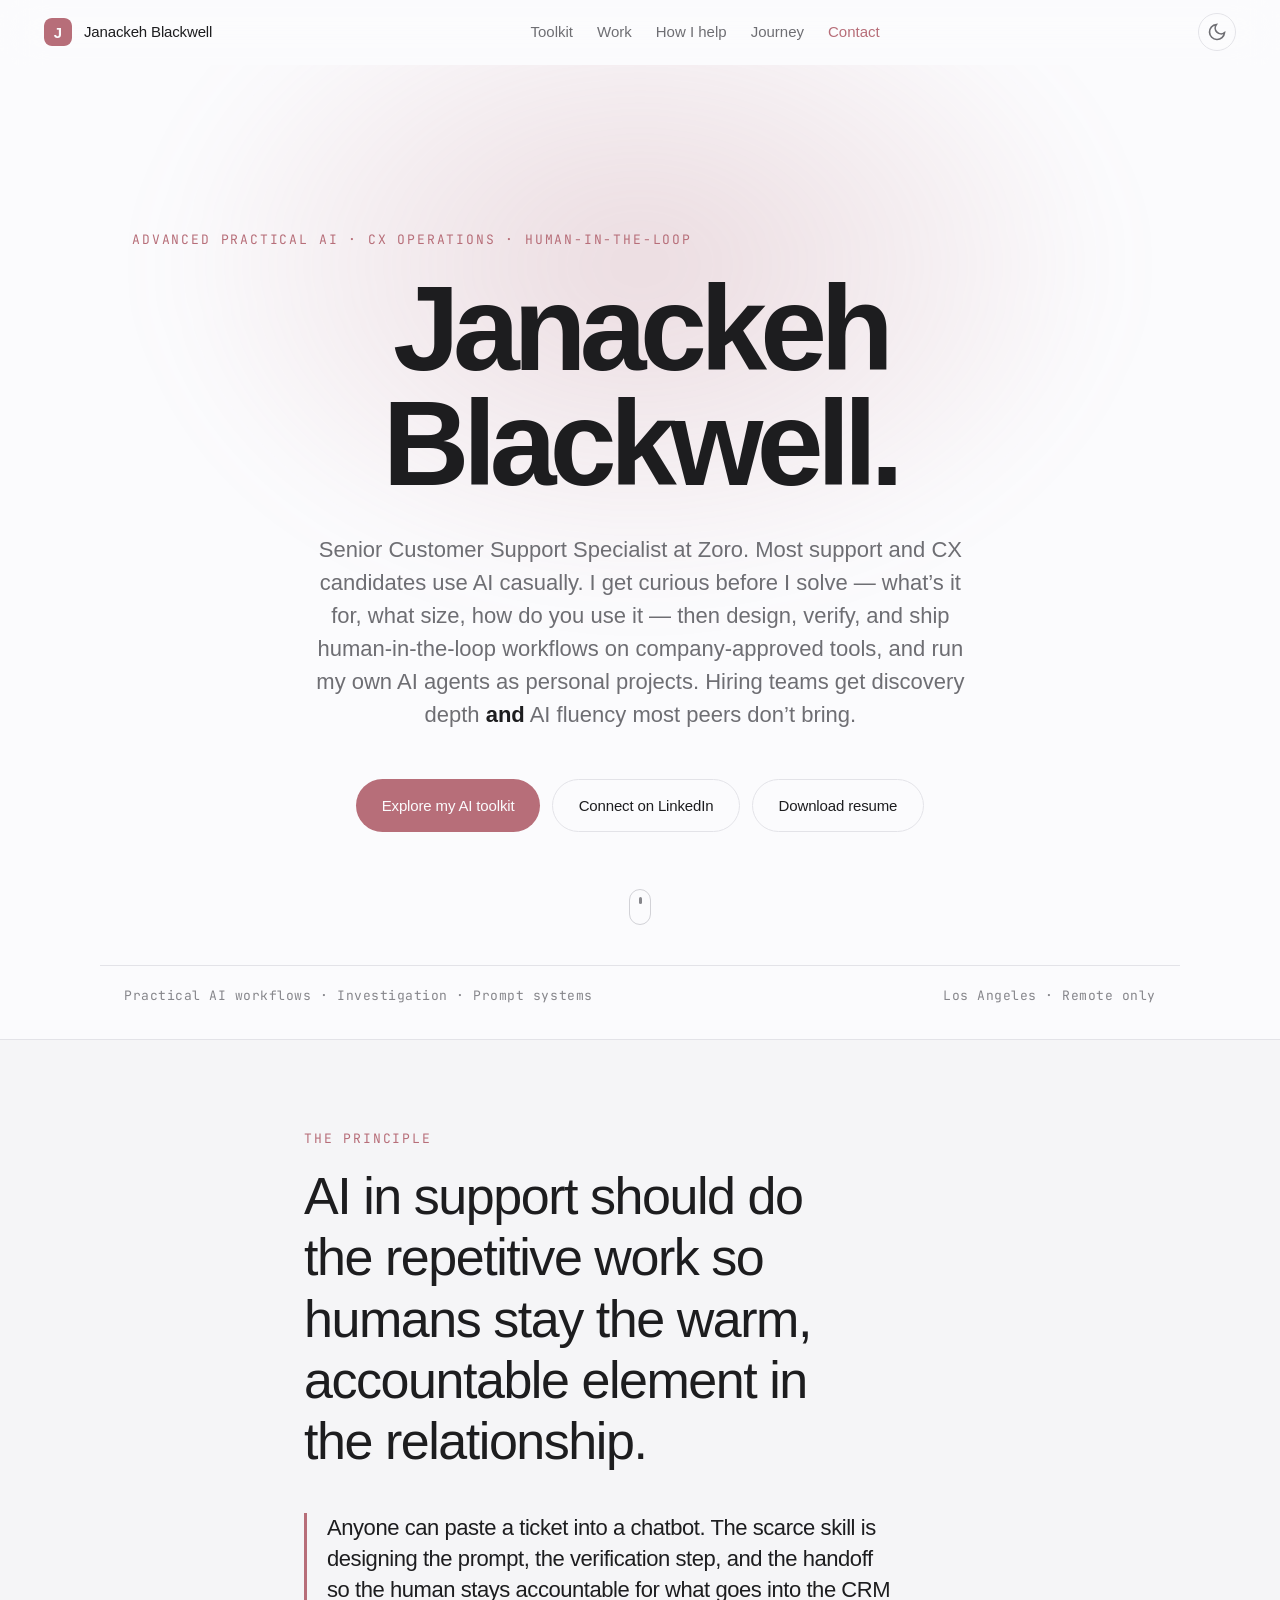
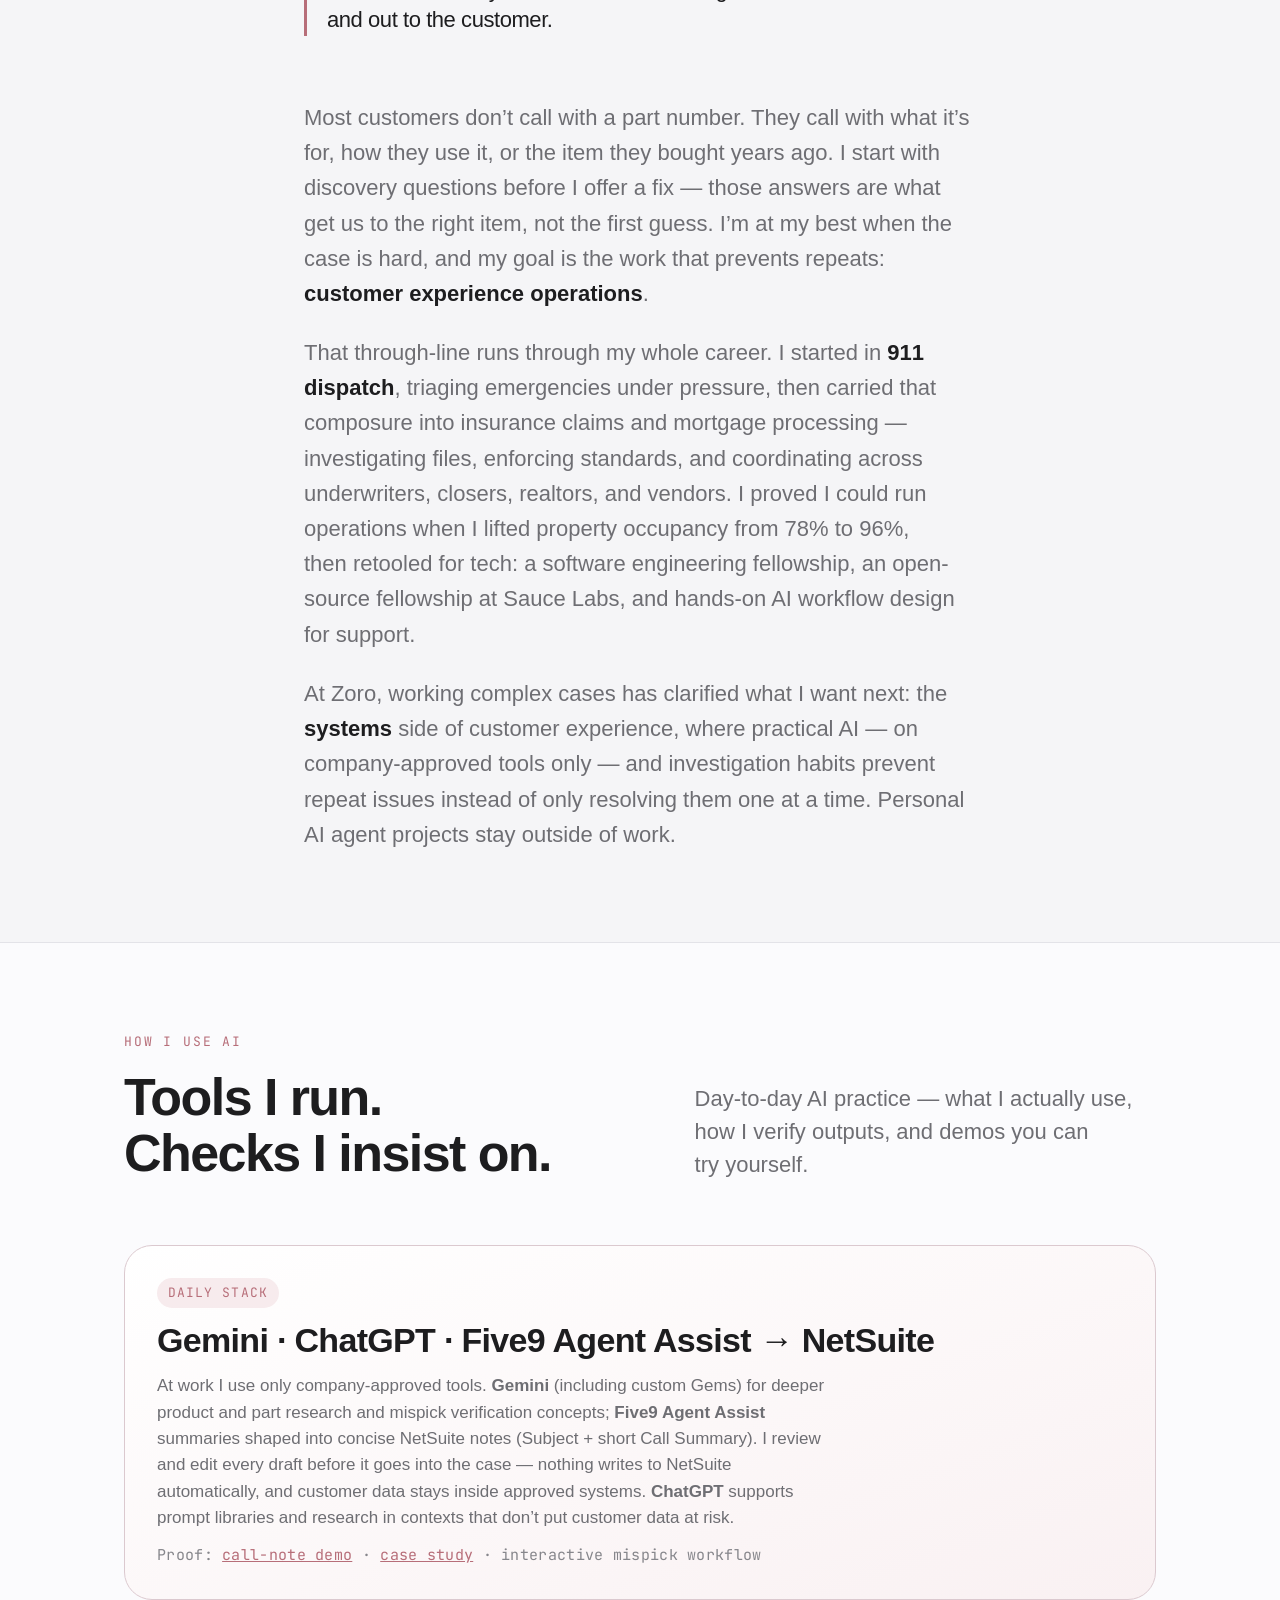
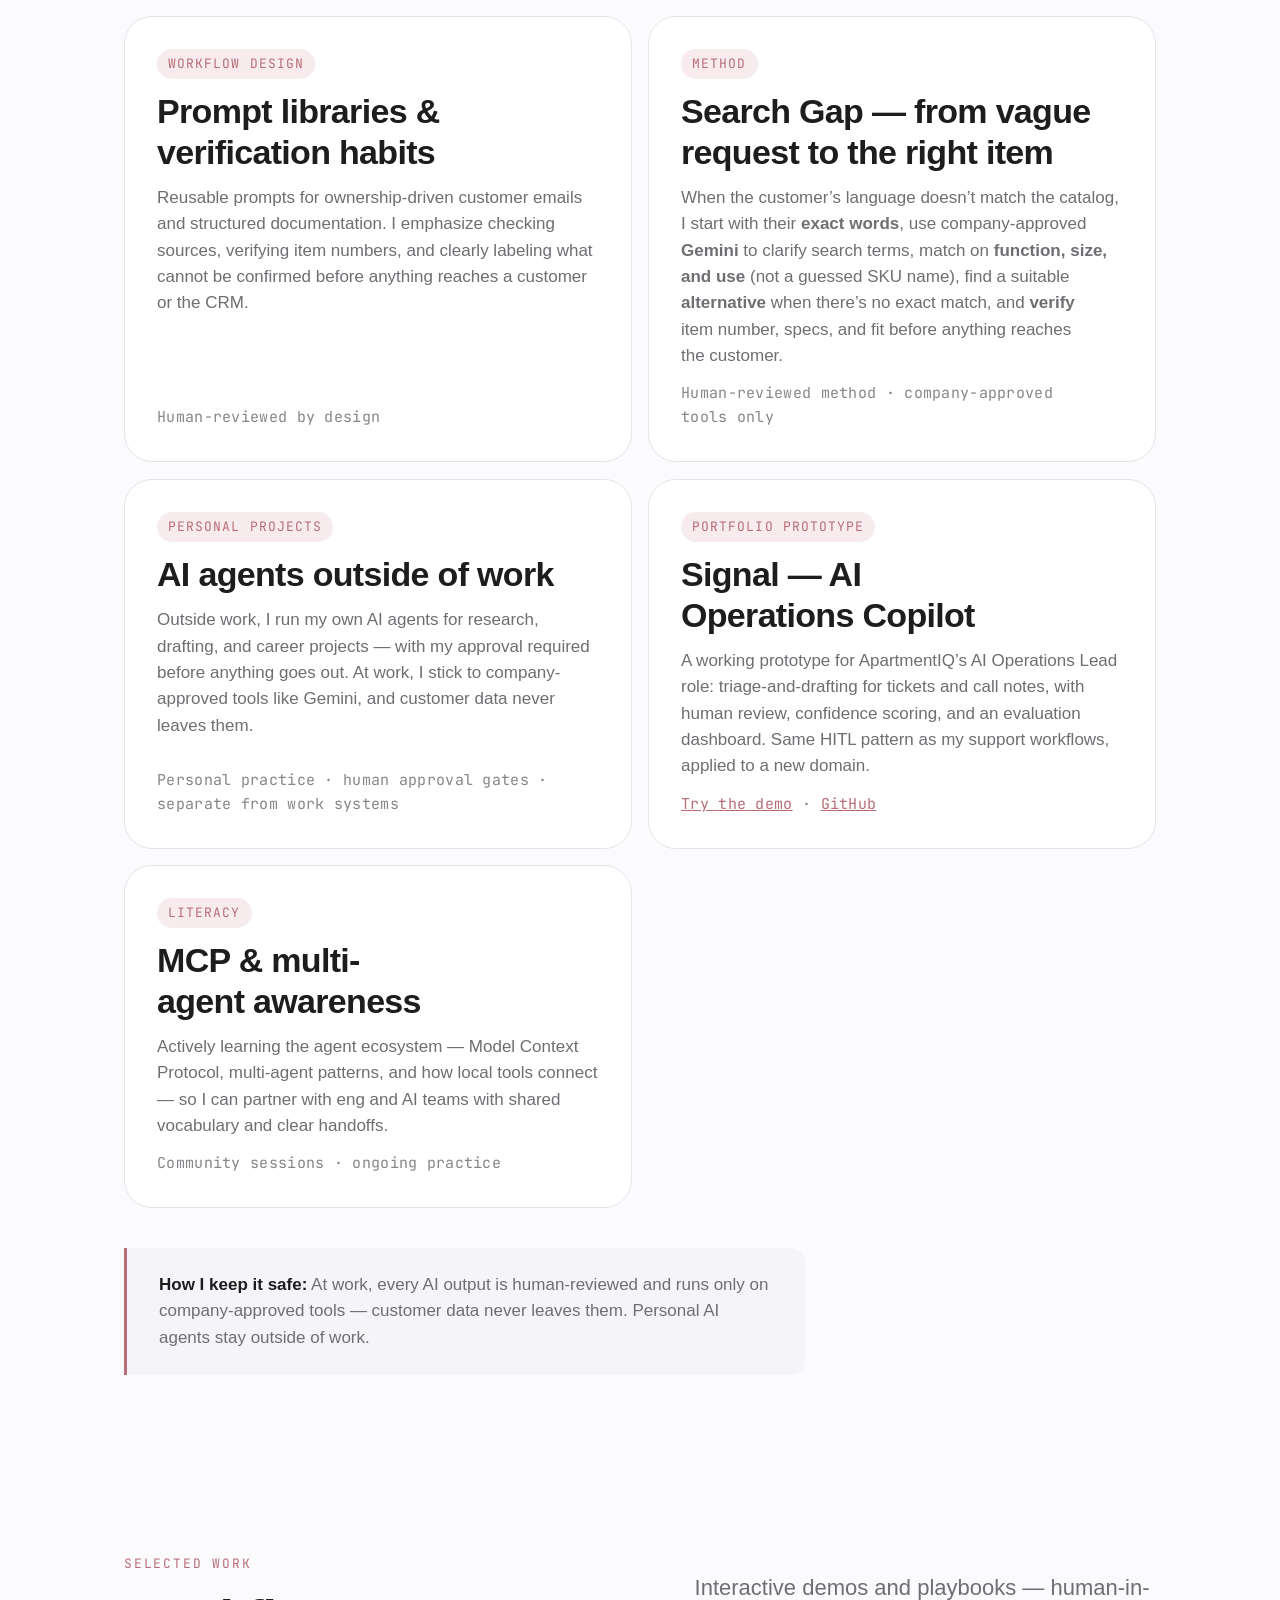
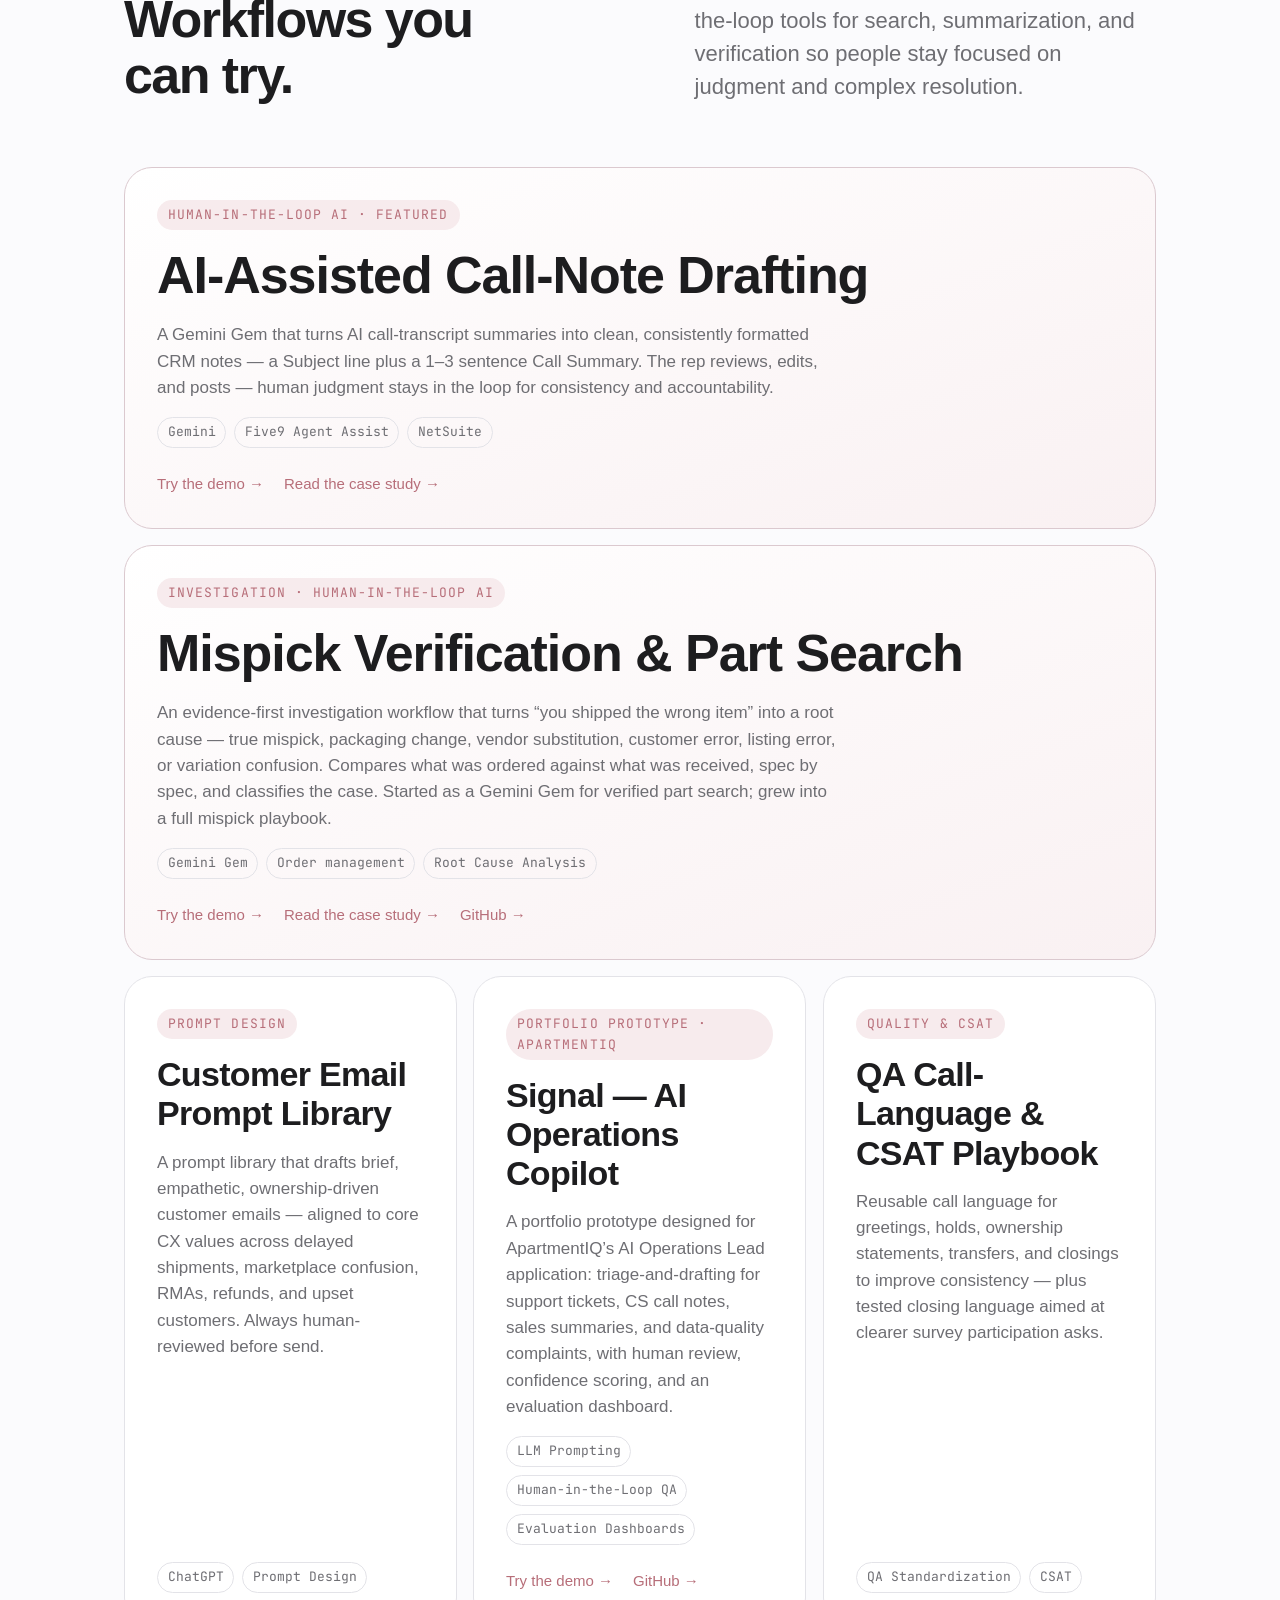
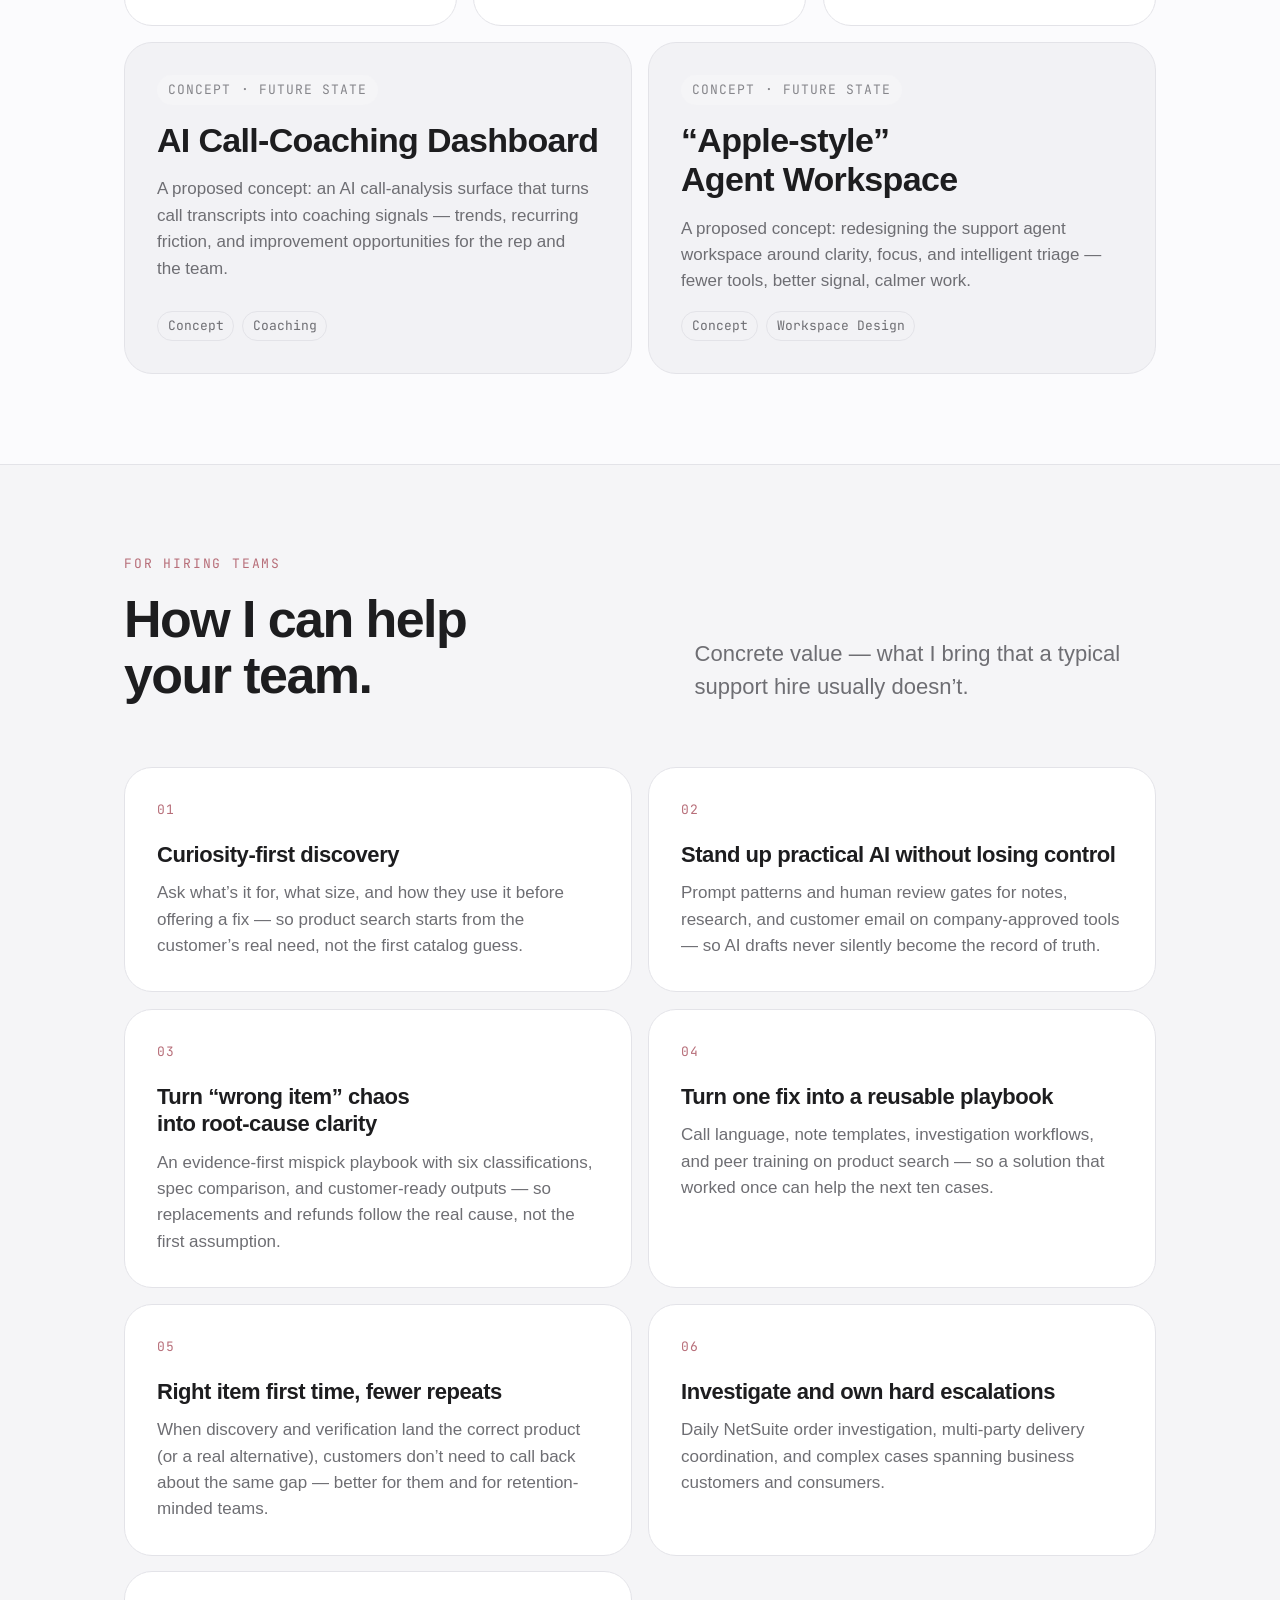
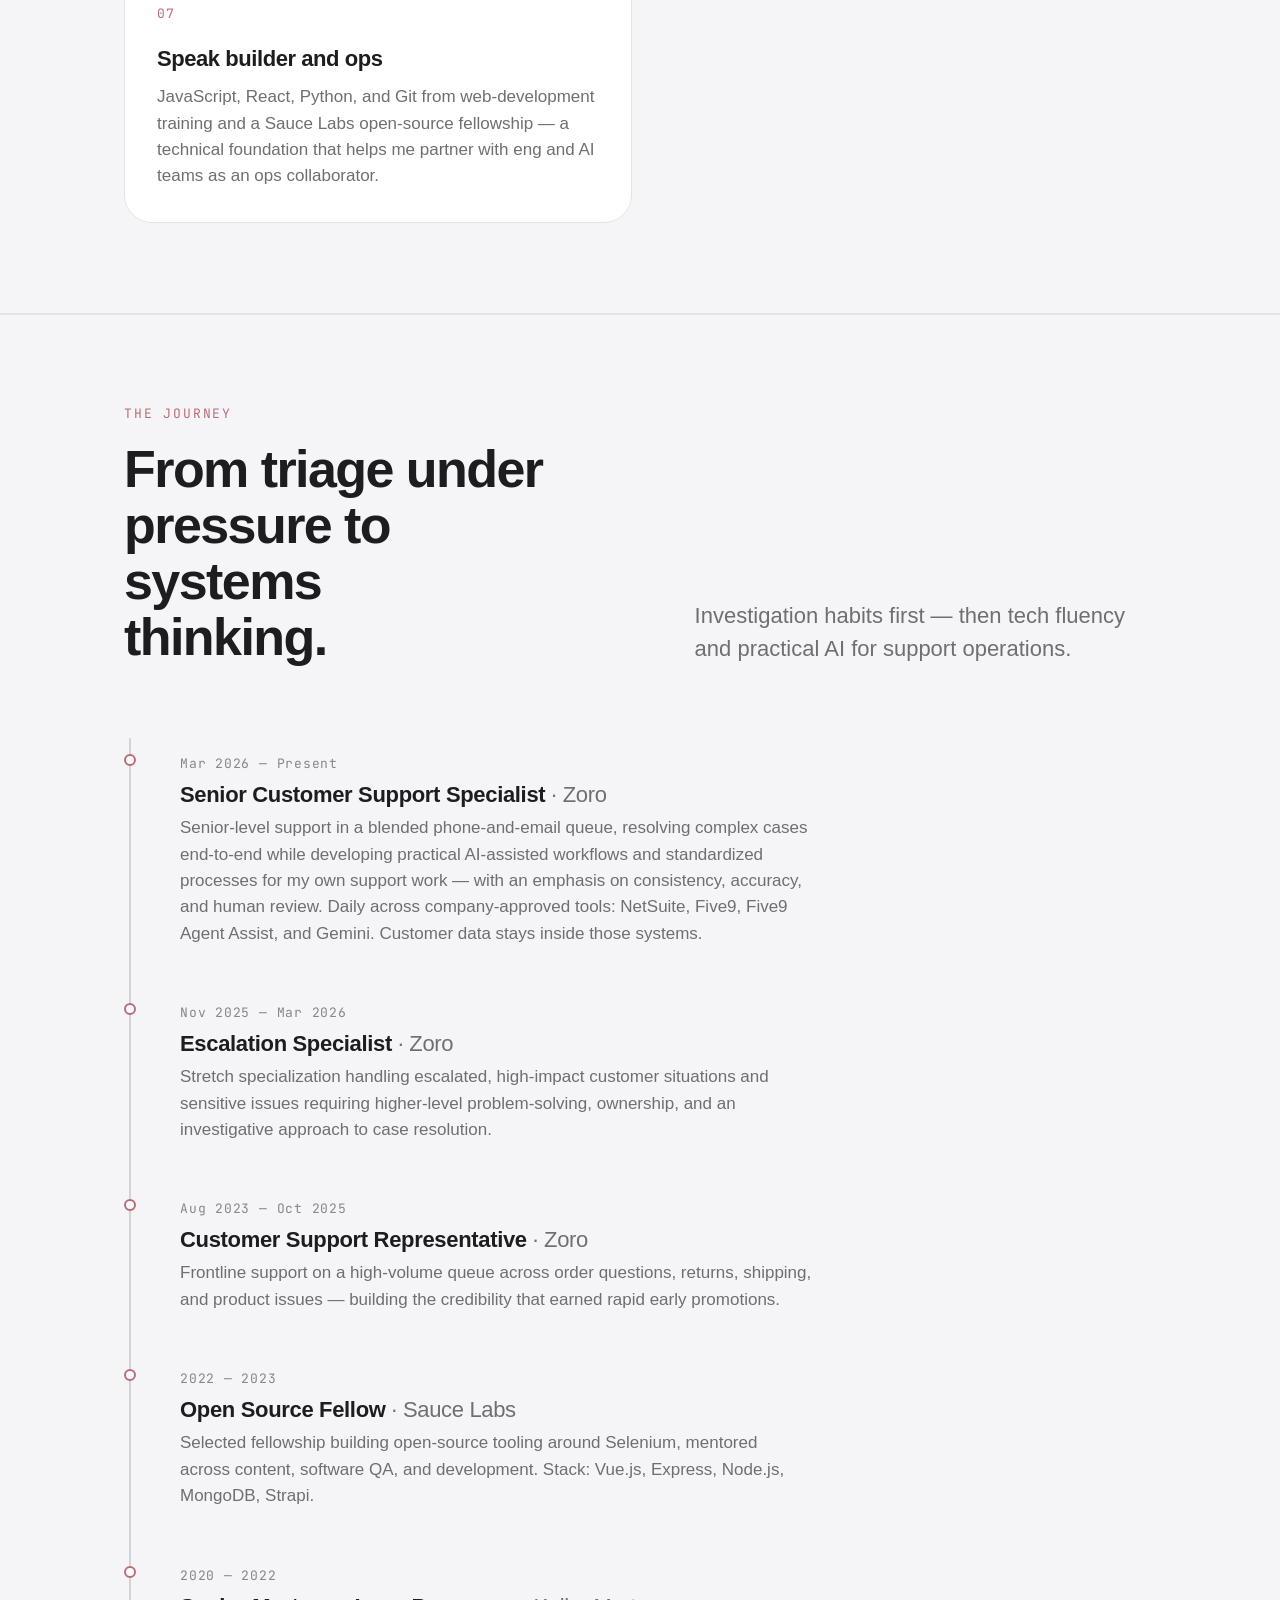
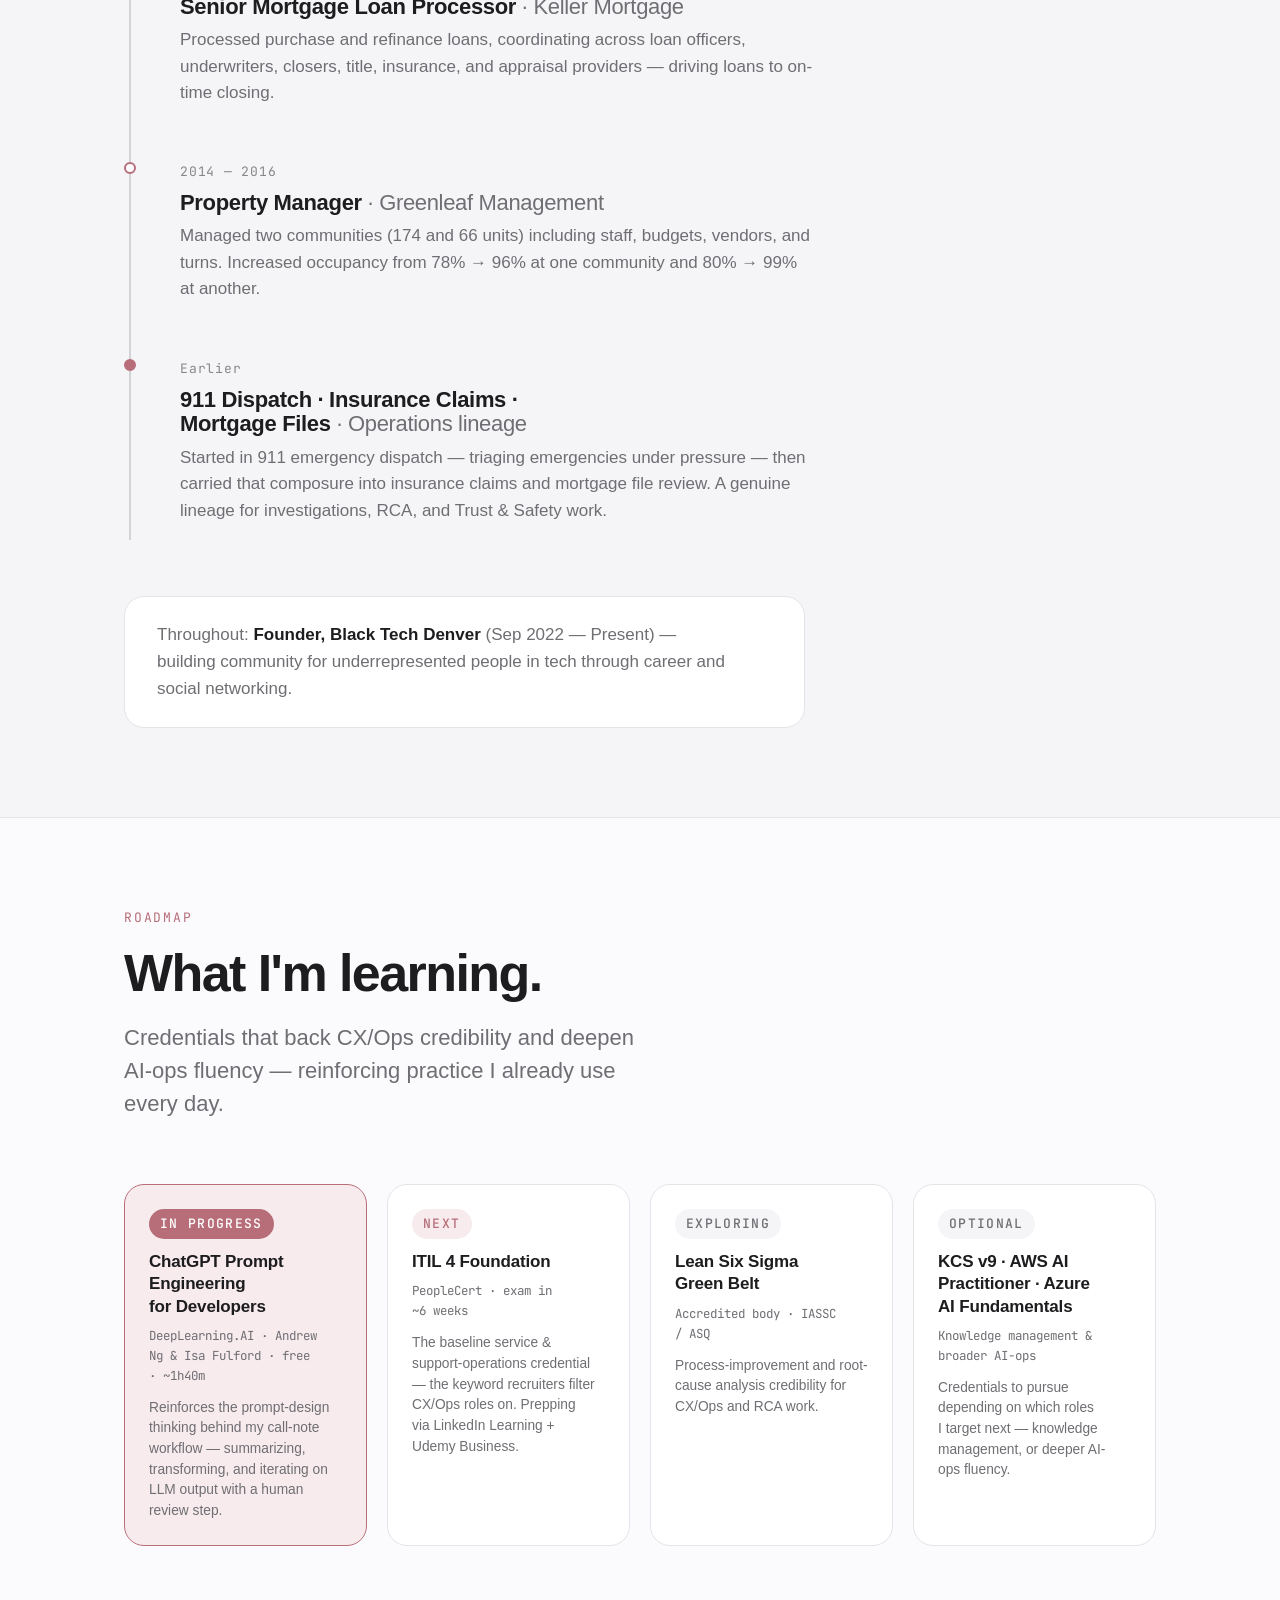
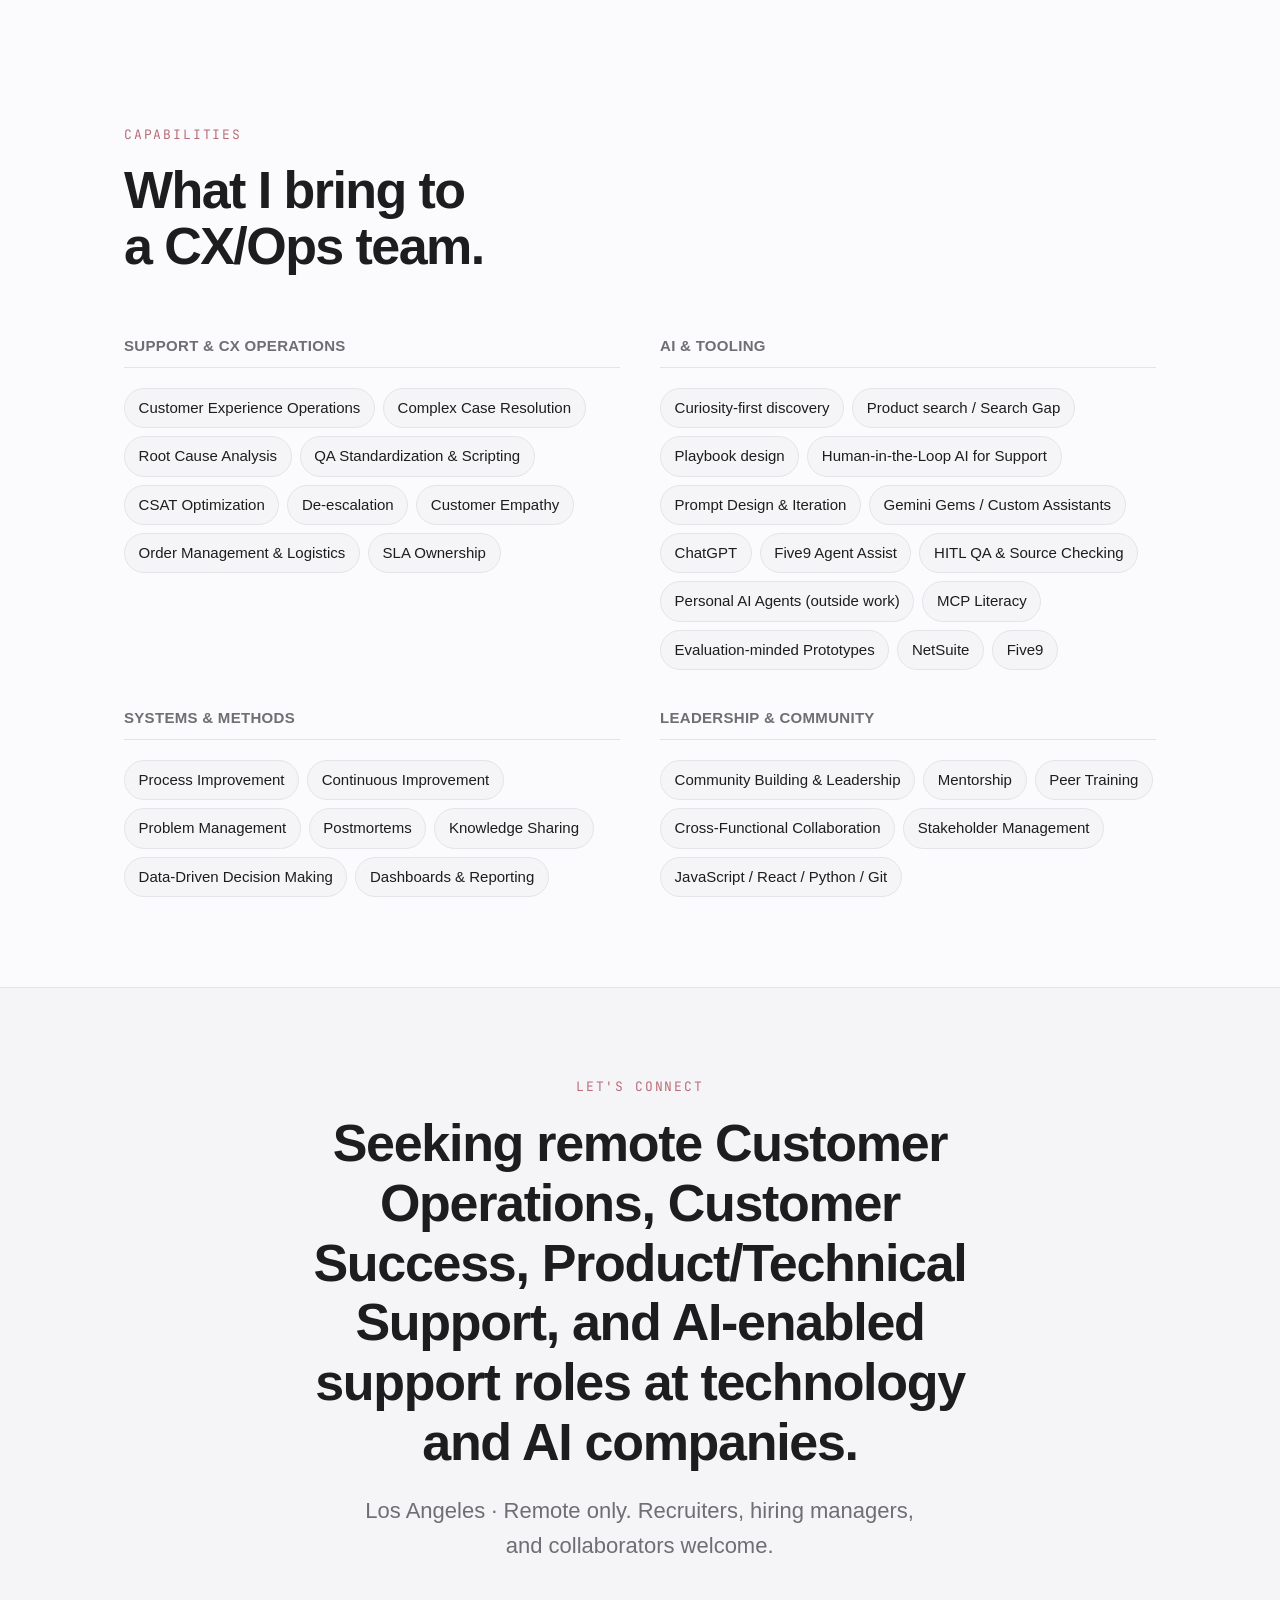
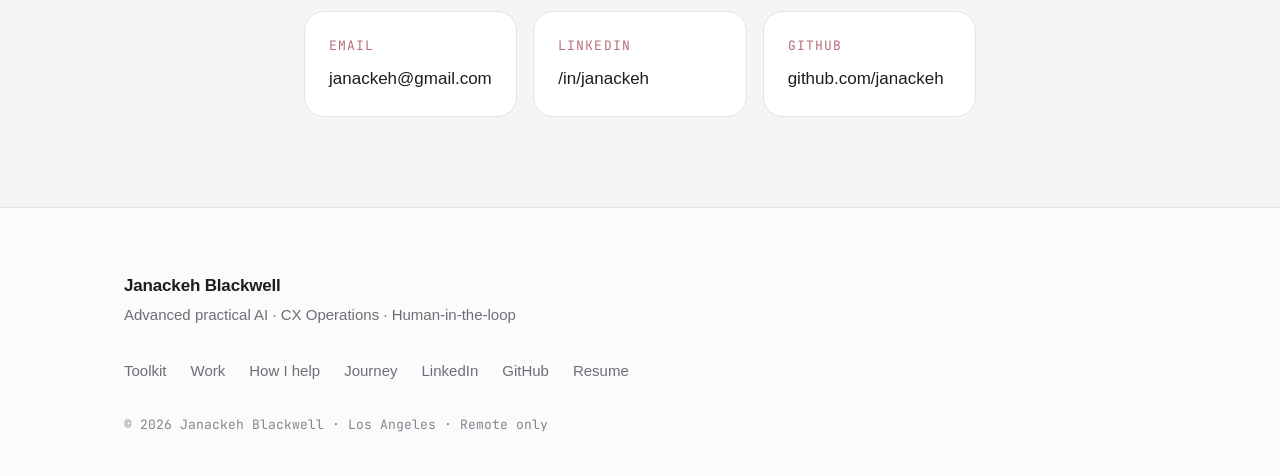
==== index.html @ 1dee5fce "Elevate curiosity-first discovery and Search Gap method Hero and about lead with discovery questions" ====
<!DOCTYPE html>
<html lang="en" data-theme="light">
<head>
  <meta charset="UTF-8" />
  <meta name="viewport" content="width=device-width, initial-scale=1.0" />
  <link rel="icon" type="image/svg+xml" href="./favicon.svg" />
  <link rel="icon" type="image/png" sizes="32x32" href="./favicon-32.png" />
  <link rel="apple-touch-icon" sizes="180x180" href="./apple-touch-icon.png" />
  <link rel="mask-icon" href="./favicon.svg" color="#b76e79" />
  <title>Janackeh Blackwell — Curiosity-First Support Ops &amp; Practical AI</title>
  <meta name="description" content="Senior Customer Support Specialist — curiosity-first product search and investigation, human-in-the-loop AI on company-approved tools (Gemini, Five9 Agent Assist → NetSuite), and personal AI agents outside of work. Los Angeles · Remote only." />
  <meta name="author" content="Janackeh Blackwell" />

  <!-- Open Graph -->
  <meta property="og:type" content="website" />
  <meta property="og:title" content="Janackeh Blackwell — Curiosity-First Support Ops &amp; Practical AI" />
  <meta property="og:description" content="Most support candidates use AI casually. I design, verify, and ship human-in-the-loop workflows on company-approved tools — and run my own AI agents as personal projects. Los Angeles · Remote only." />
  <meta property="og:url" content="https://janackeh.me" />

  <link rel="preconnect" href="https://api.fontshare.com" crossorigin />
  <link rel="preconnect" href="https://fonts.googleapis.com" />
  <link rel="preconnect" href="https://fonts.gstatic.com" crossorigin />
  <link href="https://api.fontshare.com/v2/css?f[]=satoshi@300,400,500,700,900&display=swap" rel="stylesheet" />
  <link href="https://fonts.googleapis.com/css2?family=JetBrains+Mono:wght@400;500&display=swap" rel="stylesheet" />

  <link rel="stylesheet" href="./base.css" />
  <link rel="stylesheet" href="./style.css" />

  <link rel="icon" href="data:image/svg+xml,<svg xmlns='http://www.w3.org/2000/svg' viewBox='0 0 32 32'><rect width='32' height='32' rx='7' fill='%230a6e72'/><text x='16' y='22' font-family='sans-serif' font-size='17' font-weight='700' fill='white' text-anchor='middle'>J</text></svg>" />

  <script type="application/ld+json">
  {
    "@context": "https://schema.org",
    "@type": "Person",
    "name": "Janackeh Blackwell",
    "jobTitle": "Senior Customer Support Specialist",
    "worksFor": { "@type": "Organization", "name": "Zoro" },
    "url": "https://janackeh.me",
    "email": "janackeh@gmail.com",
    "address": { "@type": "PostalAddress", "addressLocality": "Los Angeles", "addressRegion": "CA" },
    "sameAs": [
      "https://www.linkedin.com/in/janackeh/",
      "https://github.com/janackeh"
    ],
    "knowsAbout": ["Customer Experience Operations","Human-in-the-Loop AI","Prompt Design","Root Cause Analysis","Process Improvement","Gemini","ChatGPT"]
  }
  </script>
</head>
<body>
  <a class="skip-link" href="#main">Skip to content</a>

  <!-- ============ HEADER ============ -->
  <header class="header" id="header">
    <div class="header-inner">
      <a href="#top" class="brand" aria-label="Janackeh Blackwell — home">
        <svg class="brand-mark" viewBox="0 0 32 32" aria-hidden="true">
          <rect width="32" height="32" rx="7" fill="currentColor"/>
          <text x="16" y="22.5" font-family="inherit" font-size="17" font-weight="700" fill="var(--color-bg)" text-anchor="middle">J</text>
        </svg>
        <span class="brand-name">Janackeh Blackwell</span>
      </a>
      <nav class="nav" aria-label="Primary">
        <a href="#toolkit">Toolkit</a>
        <a href="#work">Work</a>
        <a href="#help">How I help</a>
        <a href="#journey">Journey</a>
        <a href="#contact" class="nav-cta">Contact</a>
      </nav>
      <button class="theme-toggle" data-theme-toggle aria-label="Switch to dark mode" type="button">
        <svg width="20" height="20" viewBox="0 0 24 24" fill="none" stroke="currentColor" stroke-width="2"><circle cx="12" cy="12" r="5"/><path d="M12 1v2M12 21v2M4.22 4.22l1.42 1.42M18.36 18.36l1.42 1.42M1 12h2M21 12h2M4.22 19.78l1.42-1.42M18.36 5.64l1.42-1.42"/></svg>
      </button>
    </div>
  </header>

  <main id="main">
    <span id="top"></span>

    <!-- ============ HERO ============ -->
    <section class="hero" aria-labelledby="hero-title">
      <div class="hero-glow" aria-hidden="true"></div>
      <div class="container hero-inner">
        <p class="eyebrow reveal">Advanced practical AI · CX Operations · Human-in-the-loop</p>
        <h1 id="hero-title" class="hero-title reveal">Janackeh<br />Blackwell.</h1>
        <p class="hero-sub reveal">Senior Customer Support Specialist at Zoro. Most support and CX candidates use AI casually. I get curious before I solve — what’s it for, what size, how do you use it — then design, verify, and ship human-in-the-loop workflows on company-approved tools, and run my own AI agents as personal projects. Hiring teams get discovery depth <em>and</em> AI fluency most peers don’t bring.</p>
        <div class="hero-cta reveal">
          <a href="#toolkit" class="btn btn-primary">Explore my AI toolkit</a>
          <a href="https://www.linkedin.com/in/janackeh/" target="_blank" rel="noopener noreferrer" class="btn btn-ghost">Connect on LinkedIn</a>
          <a href="./resume.pdf" target="_blank" rel="noopener noreferrer" class="btn btn-ghost">Download resume</a>
        </div>
      </div>
      <div class="scroll-cue" aria-hidden="true"><span></span></div>
    </section>
    <div class="hero-foot container reveal">
      <span>Practical AI workflows · Investigation · Prompt systems</span>
      <span>Los Angeles · Remote only</span>
    </div>

    <!-- ============ PHILOSOPHY / ABOUT ============ -->
    <section class="section philosophy" id="about" aria-labelledby="philosophy-title">
      <div class="container narrow">
        <p class="eyebrow reveal">The principle</p>
        <p class="pullquote reveal" id="philosophy-title">AI in support should do the repetitive work so humans stay the warm, accountable element in the relationship.</p>
        <p class="contrast-line reveal">Anyone can paste a ticket into a chatbot. The scarce skill is designing the prompt, the verification step, and the handoff so the human stays accountable for what goes into the CRM and out to the customer.</p>
        <div class="about-grid">
          <p class="about-body reveal">Most customers don’t call with a part number. They call with what it’s for, how they use it, or the item they bought years ago. I start with discovery questions before I offer a fix — those answers are what get us to the right item, not the first guess. I’m at my best when the case is hard, and my goal is the work that prevents repeats: <strong>customer experience operations</strong>.</p>
          <p class="about-body reveal">That through-line runs through my whole career. I started in <strong>911 dispatch</strong>, triaging emergencies under pressure, then carried that composure into insurance claims and mortgage processing — investigating files, enforcing standards, and coordinating across underwriters, closers, realtors, and vendors. I proved I could run operations when I lifted property occupancy from 78% to 96%, then retooled for tech: a software engineering fellowship, an open-source fellowship at Sauce Labs, and hands-on AI workflow design for support.</p>
          <p class="about-body reveal">At Zoro, working complex cases has clarified what I want next: the <strong>systems</strong> side of customer experience, where practical AI — on company-approved tools only — and investigation habits prevent repeat issues instead of only resolving them one at a time. Personal AI agent projects stay outside of work.</p>
        </div>
      </div>
    </section>

    <!-- ============ AI TOOLKIT ============ -->
    <section class="section toolkit" id="toolkit" aria-labelledby="toolkit-title">
      <div class="container">
        <div class="section-lead reveal">
          <div>
            <p class="eyebrow">How I use AI</p>
            <h2 id="toolkit-title" class="section-title">Tools I run.<br />Checks I insist on.</h2>
          </div>
          <p class="section-lede">Day-to-day AI practice — what I actually use, how I verify outputs, and demos you can try yourself.</p>
        </div>

        <div class="toolkit-grid">
          <article class="toolkit-card toolkit-card-wide reveal">
            <div class="project-tag">Daily stack</div>
            <h3 class="toolkit-name">Gemini · ChatGPT · Five9 Agent Assist → NetSuite</h3>
            <p class="toolkit-use">At work I use only company-approved tools. <strong>Gemini</strong> (including custom Gems) for deeper product and part research and mispick verification concepts; <strong>Five9 Agent Assist</strong> summaries shaped into concise NetSuite notes (Subject + short Call Summary). I review and edit every draft before it goes into the case — nothing writes to NetSuite automatically, and customer data stays inside approved systems. <strong>ChatGPT</strong> supports prompt libraries and research in contexts that don’t put customer data at risk.</p>
            <p class="toolkit-proof">Proof: <a href="./demo/">call-note demo</a> · <a href="./case-study/">case study</a> · interactive mispick workflow</p>
          </article>

          <article class="toolkit-card reveal">
            <div class="project-tag">Workflow design</div>
            <h3 class="toolkit-name">Prompt libraries &amp; verification habits</h3>
            <p class="toolkit-use">Reusable prompts for ownership-driven customer emails and structured documentation. I emphasize checking sources, verifying item numbers, and clearly labeling what cannot be confirmed before anything reaches a customer or the CRM.</p>
            <p class="toolkit-proof">Human-reviewed by design</p>
          </article>

          <article class="toolkit-card reveal">
            <div class="project-tag">Method</div>
            <h3 class="toolkit-name">Search Gap — from vague request to the right item</h3>
            <p class="toolkit-use">When the customer’s language doesn’t match the catalog, I start with their <strong>exact words</strong>, use company-approved <strong>Gemini</strong> to clarify search terms, match on <strong>function, size, and use</strong> (not a guessed SKU name), find a suitable <strong>alternative</strong> when there’s no exact match, and <strong>verify</strong> item number, specs, and fit before anything reaches the customer.</p>
            <p class="toolkit-proof">Human-reviewed method · company-approved tools only</p>
          </article>

          <article class="toolkit-card reveal">
            <div class="project-tag">Personal projects</div>
            <h3 class="toolkit-name">AI agents outside of work</h3>
            <p class="toolkit-use">Outside work, I run my own AI agents for research, drafting, and career projects — with my approval required before anything goes out. At work, I stick to company-approved tools like Gemini, and customer data never leaves them.</p>
            <p class="toolkit-proof">Personal practice · human approval gates · separate from work systems</p>
          </article>

          <article class="toolkit-card reveal">
            <div class="project-tag">Portfolio prototype</div>
            <h3 class="toolkit-name">Signal — AI Operations Copilot</h3>
            <p class="toolkit-use">A working prototype for ApartmentIQ’s AI Operations Lead role: triage-and-drafting for tickets and call notes, with human review, confidence scoring, and an evaluation dashboard. Same HITL pattern as my support workflows, applied to a new domain.</p>
            <p class="toolkit-proof"><a href="https://signal-apartmentiq.pplx.app" target="_blank" rel="noopener noreferrer">Try the demo</a> · <a href="https://github.com/janackeh/signal-apartmentiq-demo" target="_blank" rel="noopener noreferrer">GitHub</a></p>
          </article>

          <article class="toolkit-card reveal">
            <div class="project-tag">Literacy</div>
            <h3 class="toolkit-name">MCP &amp; multi-agent awareness</h3>
            <p class="toolkit-use">Actively learning the agent ecosystem — Model Context Protocol, multi-agent patterns, and how local tools connect — so I can partner with eng and AI teams with shared vocabulary and clear handoffs.</p>
            <p class="toolkit-proof">Community sessions · ongoing practice</p>
          </article>
        </div>

        <p class="toolkit-guard reveal"><strong>How I keep it safe:</strong> At work, every AI output is human-reviewed and runs only on company-approved tools — customer data never leaves them. Personal AI agents stay outside of work.</p>
      </div>
    </section>

    <!-- ============ WORK / PROJECTS ============ -->
    <section class="section work" id="work" aria-labelledby="work-title">
      <div class="container">
        <div class="section-lead reveal">
          <div>
            <p class="eyebrow">Selected work</p>
            <h2 id="work-title" class="section-title">Workflows you<br />can try.</h2>
          </div>
          <p class="section-lede">Interactive demos and playbooks — human-in-the-loop tools for search, summarization, and verification so people stay focused on judgment and complex resolution.</p>
        </div>

        <div class="project-grid">
          <article class="project project-featured reveal">
            <div class="project-tag">Human-in-the-loop AI · Featured</div>
            <h3 class="project-title">AI-Assisted Call-Note Drafting</h3>
            <p class="project-desc">A Gemini Gem that turns AI call-transcript summaries into clean, consistently formatted CRM notes — a Subject line plus a 1–3 sentence Call Summary. The rep reviews, edits, and posts — human judgment stays in the loop for consistency and accountability.</p>
            <div class="project-meta">
              <span>Gemini</span><span>Five9 Agent Assist</span><span>NetSuite</span>
            </div>
            <div class="project-links">
              <a href="./demo/" class="project-link">Try the demo →</a>
              <a href="./case-study/" class="project-link">Read the case study →</a>
            </div>
          </article>

          <article class="project project-featured reveal">
            <div class="project-tag">Investigation · Human-in-the-loop AI</div>
            <h3 class="project-title">Mispick Verification &amp; Part Search</h3>
            <p class="project-desc">An evidence-first investigation workflow that turns “you shipped the wrong item” into a root cause — true mispick, packaging change, vendor substitution, customer error, listing error, or variation confusion. Compares what was ordered against what was received, spec by spec, and classifies the case. Started as a Gemini Gem for verified part search; grew into a full mispick playbook.</p>
            <div class="project-meta"><span>Gemini Gem</span><span>Order management</span><span>Root Cause Analysis</span></div>
            <div class="project-links">
              <a href="./investigation/" class="project-link">Try the demo →</a>
              <a href="./case-study/mispick-verification/" class="project-link">Read the case study →</a>
              <a href="https://github.com/janackeh/mispick-investigation-demo" target="_blank" rel="noopener noreferrer" class="project-link">GitHub →</a>
            </div>
          </article>

          <article class="project reveal">
            <div class="project-tag">Prompt design</div>
            <h3 class="project-title">Customer Email Prompt Library</h3>
            <p class="project-desc">A prompt library that drafts brief, empathetic, ownership-driven customer emails — aligned to core CX values across delayed shipments, marketplace confusion, RMAs, refunds, and upset customers. Always human-reviewed before send.</p>
            <div class="project-meta"><span>ChatGPT</span><span>Prompt Design</span></div>
          </article>

          <article class="project reveal">
            <div class="project-tag">Portfolio prototype · ApartmentIQ</div>
            <h3 class="project-title">Signal — AI Operations Copilot</h3>
            <p class="project-desc">A portfolio prototype designed for ApartmentIQ’s AI Operations Lead application: triage-and-drafting for support tickets, CS call notes, sales summaries, and data-quality complaints, with human review, confidence scoring, and an evaluation dashboard.</p>
            <div class="project-meta">
              <span>LLM Prompting</span><span>Human-in-the-Loop QA</span><span>Evaluation Dashboards</span>
            </div>
            <div class="project-links">
              <a href="https://signal-apartmentiq.pplx.app" target="_blank" rel="noopener noreferrer" class="project-link">Try the demo →</a>
              <a href="https://github.com/janackeh/signal-apartmentiq-demo" target="_blank" rel="noopener noreferrer" class="project-link">GitHub →</a>
            </div>
          </article>

          <article class="project reveal">
            <div class="project-tag">Quality &amp; CSAT</div>
            <h3 class="project-title">QA Call-Language &amp; CSAT Playbook</h3>
            <p class="project-desc">Reusable call language for greetings, holds, ownership statements, transfers, and closings to improve consistency — plus tested closing language aimed at clearer survey participation asks.</p>
            <div class="project-meta"><span>QA Standardization</span><span>CSAT</span></div>
          </article>

          <article class="project project-concept reveal">
            <div class="project-tag project-tag-concept">Concept · Future state</div>
            <h3 class="project-title">AI Call-Coaching Dashboard</h3>
            <p class="project-desc">A proposed concept: an AI call-analysis surface that turns call transcripts into coaching signals — trends, recurring friction, and improvement opportunities for the rep and the team.</p>
            <div class="project-meta"><span>Concept</span><span>Coaching</span></div>
          </article>

          <article class="project project-concept reveal">
            <div class="project-tag project-tag-concept">Concept · Future state</div>
            <h3 class="project-title">“Apple-style” Agent Workspace</h3>
            <p class="project-desc">A proposed concept: redesigning the support agent workspace around clarity, focus, and intelligent triage — fewer tools, better signal, calmer work.</p>
            <div class="project-meta"><span>Concept</span><span>Workspace Design</span></div>
          </article>
        </div>
      </div>
    </section>

    <!-- ============ HOW I HELP ============ -->
    <section class="section help" id="help" aria-labelledby="help-title">
      <div class="container">
        <div class="section-lead reveal">
          <div>
            <p class="eyebrow">For hiring teams</p>
            <h2 id="help-title" class="section-title">How I can help<br />your team.</h2>
          </div>
          <p class="section-lede">Concrete value — what I bring that a typical support hire usually doesn’t.</p>
        </div>

        <ol class="help-list" role="list">
          <li class="help-item reveal">
            <h3>Curiosity-first discovery</h3>
            <p>Ask what’s it for, what size, and how they use it before offering a fix — so product search starts from the customer’s real need, not the first catalog guess.</p>
          </li>
          <li class="help-item reveal">
            <h3>Stand up practical AI without losing control</h3>
            <p>Prompt patterns and human review gates for notes, research, and customer email on company-approved tools — so AI drafts never silently become the record of truth.</p>
          </li>
          <li class="help-item reveal">
            <h3>Turn “wrong item” chaos into root-cause clarity</h3>
            <p>An evidence-first mispick playbook with six classifications, spec comparison, and customer-ready outputs — so replacements and refunds follow the real cause, not the first assumption.</p>
          </li>
          <li class="help-item reveal">
            <h3>Turn one fix into a reusable playbook</h3>
            <p>Call language, note templates, investigation workflows, and peer training on product search — so a solution that worked once can help the next ten cases.</p>
          </li>
          <li class="help-item reveal">
            <h3>Right item first time, fewer repeats</h3>
            <p>When discovery and verification land the correct product (or a real alternative), customers don’t need to call back about the same gap — better for them and for retention-minded teams.</p>
          </li>
          <li class="help-item reveal">
            <h3>Investigate and own hard escalations</h3>
            <p>Daily NetSuite order investigation, multi-party delivery coordination, and complex cases spanning business customers and consumers.</p>
          </li>
          <li class="help-item reveal">
            <h3>Speak builder and ops</h3>
            <p>JavaScript, React, Python, and Git from web-development training and a Sauce Labs open-source fellowship — a technical foundation that helps me partner with eng and AI teams as an ops collaborator.</p>
          </li>
        </ol>
      </div>
    </section>

    <!-- ============ JOURNEY / EXPERIENCE ============ -->
    <section class="section journey" id="journey" aria-labelledby="journey-title">
      <div class="container">
        <div class="section-lead reveal">
          <div>
            <p class="eyebrow">The journey</p>
            <h2 id="journey-title" class="section-title">From triage under<br />pressure to systems<br />thinking.</h2>
          </div>
          <p class="section-lede">Investigation habits first — then tech fluency and practical AI for support operations.</p>
        </div>

        <ol class="timeline" role="list">
          <li class="tl-item reveal">
            <div class="tl-dot"></div>
            <div class="tl-period">Mar 2026 — Present</div>
            <h3 class="tl-role">Senior Customer Support Specialist <span class="tl-org">· Zoro</span></h3>
            <p class="tl-desc">Senior-level support in a blended phone-and-email queue, resolving complex cases end-to-end while developing practical AI-assisted workflows and standardized processes for my own support work — with an emphasis on consistency, accuracy, and human review. Daily across company-approved tools: NetSuite, Five9, Five9 Agent Assist, and Gemini. Customer data stays inside those systems.</p>
          </li>

          <li class="tl-item reveal">
            <div class="tl-dot"></div>
            <div class="tl-period">Nov 2025 — Mar 2026</div>
            <h3 class="tl-role">Escalation Specialist <span class="tl-org">· Zoro</span></h3>
            <p class="tl-desc">Stretch specialization handling escalated, high-impact customer situations and sensitive issues requiring higher-level problem-solving, ownership, and an investigative approach to case resolution.</p>
          </li>

          <li class="tl-item reveal">
            <div class="tl-dot"></div>
            <div class="tl-period">Aug 2023 — Oct 2025</div>
            <h3 class="tl-role">Customer Support Representative <span class="tl-org">· Zoro</span></h3>
            <p class="tl-desc">Frontline support on a high-volume queue across order questions, returns, shipping, and product issues — building the credibility that earned rapid early promotions.</p>
          </li>

          <li class="tl-item reveal">
            <div class="tl-dot"></div>
            <div class="tl-period">2022 — 2023</div>
            <h3 class="tl-role">Open Source Fellow <span class="tl-org">· Sauce Labs</span></h3>
            <p class="tl-desc">Selected fellowship building open-source tooling around Selenium, mentored across content, software QA, and development. Stack: Vue.js, Express, Node.js, MongoDB, Strapi.</p>
          </li>

          <li class="tl-item reveal">
            <div class="tl-dot"></div>
            <div class="tl-period">2020 — 2022</div>
            <h3 class="tl-role">Senior Mortgage Loan Processor <span class="tl-org">· Keller Mortgage</span></h3>
            <p class="tl-desc">Processed purchase and refinance loans, coordinating across loan officers, underwriters, closers, title, insurance, and appraisal providers — driving loans to on-time closing.</p>
          </li>

          <li class="tl-item reveal">
            <div class="tl-dot"></div>
            <div class="tl-period">2014 — 2016</div>
            <h3 class="tl-role">Property Manager <span class="tl-org">· Greenleaf Management</span></h3>
            <p class="tl-desc">Managed two communities (174 and 66 units) including staff, budgets, vendors, and turns. Increased occupancy from 78% → 96% at one community and 80% → 99% at another.</p>
          </li>

          <li class="tl-item reveal">
            <div class="tl-dot tl-dot-lineage"></div>
            <div class="tl-period">Earlier</div>
            <h3 class="tl-role">911 Dispatch · Insurance Claims · Mortgage Files <span class="tl-org">· Operations lineage</span></h3>
            <p class="tl-desc">Started in 911 emergency dispatch — triaging emergencies under pressure — then carried that composure into insurance claims and mortgage file review. A genuine lineage for investigations, RCA, and Trust &amp; Safety work.</p>
          </li>
        </ol>

        <p class="journey-note reveal">Throughout: <strong>Founder, Black Tech Denver</strong> (Sep 2022 — Present) — building community for underrepresented people in tech through career and social networking.</p>
      </div>
    </section>

    <!-- ============ LEARNING & CERTIFICATIONS ============ -->
    <section class="section learning" id="learning" aria-labelledby="learning-title">
      <div class="container">
        <div class="section-head reveal">
          <p class="eyebrow">Roadmap</p>
          <h2 id="learning-title" class="section-title">What I'm learning.</h2>
          <p class="section-lede reveal">Credentials that back CX/Ops credibility and deepen AI-ops fluency — reinforcing practice I already use every day.</p>
        </div>
        <div class="certs-grid">
          <article class="cert-card reveal" data-status="in-progress">
            <span class="cert-status">In progress</span>
            <h3 class="cert-name">ChatGPT Prompt Engineering for Developers</h3>
            <p class="cert-org">DeepLearning.AI · Andrew Ng &amp; Isa Fulford · free · ~1h40m</p>
            <p class="cert-why">Reinforces the prompt-design thinking behind my call-note workflow — summarizing, transforming, and iterating on LLM output with a human review step.</p>
          </article>
          <article class="cert-card reveal" data-status="next">
            <span class="cert-status">Next</span>
            <h3 class="cert-name">ITIL 4 Foundation</h3>
            <p class="cert-org">PeopleCert · exam in ~6 weeks</p>
            <p class="cert-why">The baseline service &amp; support-operations credential — the keyword recruiters filter CX/Ops roles on. Prepping via LinkedIn Learning + Udemy Business.</p>
          </article>
          <article class="cert-card reveal" data-status="exploring">
            <span class="cert-status">Exploring</span>
            <h3 class="cert-name">Lean Six Sigma Green Belt</h3>
            <p class="cert-org">Accredited body · IASSC / ASQ</p>
            <p class="cert-why">Process-improvement and root-cause analysis credibility for CX/Ops and RCA work.</p>
          </article>
          <article class="cert-card reveal" data-status="optional">
            <span class="cert-status">Optional</span>
            <h3 class="cert-name">KCS v9 · AWS AI Practitioner · Azure AI Fundamentals</h3>
            <p class="cert-org">Knowledge management &amp; broader AI-ops</p>
            <p class="cert-why">Credentials to pursue depending on which roles I target next — knowledge management, or deeper AI-ops fluency.</p>
          </article>
        </div>
      </div>
    </section>

    <!-- ============ SKILLS ============ -->
    <section class="section skills" id="skills" aria-labelledby="skills-title">
      <div class="container">
        <div class="section-head reveal">
          <p class="eyebrow">Capabilities</p>
          <h2 id="skills-title" class="section-title">What I bring to a CX/Ops team.</h2>
        </div>
        <div class="skills-grid">
          <div class="skill-group reveal">
            <h3 class="skill-group-title">Support &amp; CX Operations</h3>
            <ul class="chips" role="list">
              <li>Customer Experience Operations</li><li>Complex Case Resolution</li><li>Root Cause Analysis</li><li>QA Standardization &amp; Scripting</li><li>CSAT Optimization</li><li>De-escalation</li><li>Customer Empathy</li><li>Order Management &amp; Logistics</li><li>SLA Ownership</li>
            </ul>
          </div>
          <div class="skill-group reveal">
            <h3 class="skill-group-title">AI &amp; Tooling</h3>
            <ul class="chips" role="list">
              <li>Curiosity-first discovery</li><li>Product search / Search Gap</li><li>Playbook design</li><li>Human-in-the-Loop AI for Support</li><li>Prompt Design &amp; Iteration</li><li>Gemini Gems / Custom Assistants</li><li>ChatGPT</li><li>Five9 Agent Assist</li><li>HITL QA &amp; Source Checking</li><li>Personal AI Agents (outside work)</li><li>MCP Literacy</li><li>Evaluation-minded Prototypes</li><li>NetSuite</li><li>Five9</li>
            </ul>
          </div>
          <div class="skill-group reveal">
            <h3 class="skill-group-title">Systems &amp; Methods</h3>
            <ul class="chips" role="list">
              <li>Process Improvement</li><li>Continuous Improvement</li><li>Problem Management</li><li>Postmortems</li><li>Knowledge Sharing</li><li>Data-Driven Decision Making</li><li>Dashboards &amp; Reporting</li>
            </ul>
          </div>
          <div class="skill-group reveal">
            <h3 class="skill-group-title">Leadership &amp; Community</h3>
            <ul class="chips" role="list">
              <li>Community Building &amp; Leadership</li><li>Mentorship</li><li>Peer Training</li><li>Cross-Functional Collaboration</li><li>Stakeholder Management</li><li>JavaScript / React / Python / Git</li>
            </ul>
          </div>
        </div>
      </div>
    </section>

    <!-- ============ CONTACT ============ -->
    <section class="section contact" id="contact" aria-labelledby="contact-title">
      <div class="container narrow contact-inner">
        <p class="eyebrow reveal">Let's connect</p>
        <h2 id="contact-title" class="contact-title reveal">Seeking remote Customer Operations, Customer Success, Product/Technical Support, and AI-enabled support roles at technology and AI companies.</h2>
        <p class="contact-lede reveal">Los Angeles · Remote only. Recruiters, hiring managers, and collaborators welcome.</p>
        <div class="contact-links reveal">
          <a href="mailto:janackeh@gmail.com" class="contact-card">
            <span class="contact-card-label">Email</span>
            <span class="contact-card-value">janackeh@gmail.com</span>
          </a>
          <a href="https://www.linkedin.com/in/janackeh/" target="_blank" rel="noopener noreferrer" class="contact-card">
            <span class="contact-card-label">LinkedIn</span>
            <span class="contact-card-value">/in/janackeh</span>
          </a>
          <a href="https://github.com/janackeh" target="_blank" rel="noopener noreferrer" class="contact-card">
            <span class="contact-card-label">GitHub</span>
            <span class="contact-card-value">github.com/janackeh</span>
          </a>
        </div>
      </div>
    </section>
  </main>

  <!-- ============ FOOTER ============ -->
  <footer class="footer">
    <div class="container footer-inner">
      <div class="footer-brand">
        <span class="footer-name">Janackeh Blackwell</span>
        <span class="footer-tag">Advanced practical AI · CX Operations · Human-in-the-loop</span>
      </div>
      <nav class="footer-nav" aria-label="Footer">
        <a href="#toolkit">Toolkit</a>
        <a href="#work">Work</a>
        <a href="#help">How I help</a>
        <a href="#journey">Journey</a>
        <a href="https://www.linkedin.com/in/janackeh/" target="_blank" rel="noopener noreferrer">LinkedIn</a>
        <a href="https://github.com/janackeh" target="_blank" rel="noopener noreferrer">GitHub</a>
        <a href="./resume.pdf" target="_blank" rel="noopener noreferrer">Resume</a>
      </nav>
      <p class="footer-copy">© <span id="year"></span> Janackeh Blackwell · Los Angeles · Remote only</p>
    </div>
  </footer>

  <script src="./app.js" defer></script>
</body>
</html>
---- base.css ----
/* base.css — mandatory base stylesheet */
*,
*::before,
*::after {
  box-sizing: border-box;
  margin: 0;
  padding: 0;
}

html {
  -moz-text-size-adjust: none;
  -webkit-text-size-adjust: none;
  text-size-adjust: none;
  -webkit-font-smoothing: antialiased;
  -moz-osx-font-smoothing: grayscale;
  text-rendering: optimizeLegibility;
  scroll-behavior: smooth;
  hanging-punctuation: first last;
  scroll-padding-top: var(--space-16);
}

body {
  min-height: 100dvh;
  line-height: 1.6;
  font-family: var(--font-body, sans-serif);
  font-size: var(--text-base);
  color: var(--color-text);
  background-color: var(--color-bg);
}

img,
picture,
video,
canvas,
svg {
  display: block;
  max-width: 100%;
  height: auto;
}

ul[role='list'],
ol[role='list'] {
  list-style: none;
}

input,
button,
textarea,
select {
  font: inherit;
  color: inherit;
}

h1,
h2,
h3,
h4,
h5,
h6 {
  text-wrap: balance;
  line-height: 1.12;
}

p,
li,
figcaption {
  text-wrap: pretty;
  max-width: 72ch;
}

::selection {
  background: oklch(from var(--color-primary) l c h / 0.22);
  color: var(--color-text);
}

:focus-visible {
  outline: 2px solid var(--color-primary);
  outline-offset: 3px;
  border-radius: var(--radius-sm);
}

@media (prefers-reduced-motion: reduce) {
  *,
  *::before,
  *::after {
    animation-duration: 0.01ms !important;
    animation-iteration-count: 1 !important;
    transition-duration: 0.01ms !important;
    scroll-behavior: auto !important;
  }
}

button {
  cursor: pointer;
  background: none;
  border: none;
}

table {
  border-collapse: collapse;
  width: 100%;
}

a,
button,
[role='button'],
[role='link'],
input,
textarea,
select {
  transition:
    color var(--transition-interactive),
    background var(--transition-interactive),
    border-color var(--transition-interactive),
    box-shadow var(--transition-interactive),
    transform var(--transition-interactive);
}

.sr-only {
  position: absolute;
  width: 1px;
  height: 1px;
  padding: 0;
  margin: -1px;
  overflow: hidden;
  clip: rect(0, 0, 0, 0);
  white-space: nowrap;
  border-width: 0;
}

.skip-link {
  position: absolute;
  left: var(--space-4);
  top: var(--space-4);
  z-index: 100;
  padding: var(--space-2) var(--space-4);
  background: var(--color-primary);
  color: var(--color-bg);
  border-radius: var(--radius-sm);
  font-size: var(--text-sm);
  transform: translateY(-150%);
  transition: transform 200ms cubic-bezier(0.16, 1, 0.3, 1);
}
.skip-link:focus {
  transform: translateY(0);
}
---- style.css ----
/* ============================================================
   janackeh.me — Apple-aesthetic personal brand site
   style.css — design tokens + components
   ============================================================ */

/* ---------- Design Tokens ---------- */
:root,
[data-theme='light'] {
  /* Apple-inspired neutral surfaces */
  --color-bg: #fbfbfd;
  --color-surface: #ffffff;
  --color-surface-2: #f5f5f7;
  --color-surface-offset: #f2f2f5;
  --color-divider: #d2d2d7;
  --color-border: #e3e3e8;

  --color-text: #1d1d1f;
  --color-text-muted: #6e6e73;
  --color-text-faint: #86868b;
  --color-text-inverse: #fbfbfd;

  /* Accent — rose gold (brand-coherent, Apple-restrained) */
  --color-primary: #b76e79;
  --color-primary-hover: #9e5c66;
  --color-primary-soft: #f7ebed;

  --radius-sm: 0.5rem;
  --radius-md: 0.875rem;
  --radius-lg: 1.25rem;
  --radius-xl: 1.75rem;
  --radius-full: 9999px;

  --transition-interactive: 180ms cubic-bezier(0.16, 1, 0.3, 1);
  --transition-smooth: 420ms cubic-bezier(0.16, 1, 0.3, 1);

  --shadow-sm: 0 1px 2px rgba(0, 0, 0, 0.04), 0 2px 8px rgba(0, 0, 0, 0.04);
  --shadow-md: 0 4px 14px rgba(0, 0, 0, 0.06), 0 12px 28px rgba(0, 0, 0, 0.05);
  --shadow-lg: 0 8px 28px rgba(0, 0, 0, 0.08), 0 24px 60px rgba(0, 0, 0, 0.07);

  --content-narrow: 720px;
  --content-default: 1080px;
  --content-wide: 1240px;

  --font-body: 'Satoshi', -apple-system, BlinkMacSystemFont, 'Segoe UI', sans-serif;
  --font-mono: 'JetBrains Mono', ui-monospace, 'SF Mono', Menlo, monospace;

  --text-xs: clamp(0.75rem, 0.7rem + 0.25vw, 0.8125rem);
  --text-sm: clamp(0.875rem, 0.83rem + 0.3vw, 0.9375rem);
  --text-base: clamp(1rem, 0.96rem + 0.2vw, 1.0625rem);
  --text-lg: clamp(1.125rem, 1rem + 0.7vw, 1.375rem);
  --text-xl: clamp(1.5rem, 1.25rem + 1.1vw, 2.125rem);
  --text-2xl: clamp(2rem, 1.4rem + 2.4vw, 3.25rem);
  --text-3xl: clamp(2.75rem, 1.6rem + 5vw, 4.75rem);
  --text-hero: clamp(3.25rem, 1rem + 9vw, 7.5rem);

  --space-1: 0.25rem;
  --space-2: 0.5rem;
  --space-3: 0.75rem;
  --space-4: 1rem;
  --space-5: 1.25rem;
  --space-6: 1.5rem;
  --space-8: 2rem;
  --space-10: 2.5rem;
  --space-12: 3rem;
  --space-16: 4rem;
  --space-20: 5rem;
  --space-24: 6rem;
  --space-32: 8rem;

  --header-h: 64px;
}

[data-theme='dark'] {
  --color-bg: #000000;
  --color-surface: #161617;
  --color-surface-2: #1c1c1e;
  --color-surface-offset: #202022;
  --color-divider: #2c2c2e;
  --color-border: #38383a;

  --color-text: #f5f5f7;
  --color-text-muted: #a1a1a6;
  --color-text-faint: #6e6e73;
  --color-text-inverse: #1d1d1f;

  --color-primary: #d99a9f;
  --color-primary-hover: #e6adb1;
  --color-primary-soft: #2a1a1c;

  --shadow-sm: 0 1px 2px rgba(0, 0, 0, 0.4);
  --shadow-md: 0 4px 14px rgba(0, 0, 0, 0.5);
  --shadow-lg: 0 8px 28px rgba(0, 0, 0, 0.6), 0 24px 60px rgba(0, 0, 0, 0.5);
}

/* ---------- Layout primitives ---------- */
.container {
  width: 100%;
  max-width: var(--content-default);
  margin-inline: auto;
  padding-inline: var(--space-6);
}
.container.narrow {
  max-width: var(--content-narrow);
}
.section {
  padding-block: clamp(var(--space-12), 7vw, var(--space-32));
}

/* ---------- Header ---------- */
.header {
  position: sticky;
  top: 0;
  z-index: 50;
  background: color-mix(in oklab, var(--color-bg) 78%, transparent);
  backdrop-filter: saturate(180%) blur(20px);
  -webkit-backdrop-filter: saturate(180%) blur(20px);
  border-bottom: 1px solid transparent;
  transition:
    background var(--transition-interactive),
    border-color var(--transition-interactive),
    box-shadow var(--transition-interactive);
}
.header--scrolled {
  border-bottom-color: var(--color-border);
  box-shadow: var(--shadow-sm);
}
.header-inner {
  height: var(--header-h);
  max-width: var(--content-wide);
  margin-inline: auto;
  padding-inline: var(--space-6);
  display: flex;
  align-items: center;
  justify-content: space-between;
  gap: var(--space-4);
}
.brand {
  display: inline-flex;
  align-items: center;
  gap: var(--space-3);
  color: var(--color-text);
  text-decoration: none;
  font-weight: 500;
}
.brand-mark {
  width: 28px;
  height: 28px;
  color: var(--color-primary);
  border-radius: var(--radius-sm);
  flex-shrink: 0;
}
.brand-name {
  font-size: var(--text-sm);
  letter-spacing: -0.01em;
  font-weight: 500;
}
.nav {
  display: flex;
  align-items: center;
  gap: var(--space-6);
}
.nav a {
  font-size: var(--text-sm);
  color: var(--color-text-muted);
  text-decoration: none;
  font-weight: 400;
}
.nav a:hover {
  color: var(--color-text);
}
.nav-cta {
  color: var(--color-primary) !important;
  font-weight: 500 !important;
}
.theme-toggle {
  display: inline-flex;
  align-items: center;
  justify-content: center;
  width: 38px;
  height: 38px;
  border-radius: var(--radius-full);
  color: var(--color-text-muted);
  border: 1px solid var(--color-border);
}
.theme-toggle:hover {
  color: var(--color-text);
  background: var(--color-surface-2);
}

/* ---------- Buttons ---------- */
.btn {
  display: inline-flex;
  align-items: center;
  justify-content: center;
  gap: var(--space-2);
  padding: 0.85rem 1.6rem;
  border-radius: var(--radius-full);
  font-size: var(--text-sm);
  font-weight: 500;
  text-decoration: none;
  letter-spacing: -0.01em;
  white-space: nowrap;
}
.btn-primary {
  background: var(--color-primary);
  color: var(--color-text-inverse);
}
.btn-primary:hover {
  background: var(--color-primary-hover);
  transform: translateY(-1px);
  box-shadow: var(--shadow-md);
}
.btn-ghost {
  color: var(--color-text);
  border: 1px solid var(--color-border);
}
.btn-ghost:hover {
  background: var(--color-surface-2);
  border-color: var(--color-divider);
}

/* ---------- Eyebrows / headings ---------- */
.eyebrow {
  font-family: var(--font-mono);
  font-size: var(--text-xs);
  letter-spacing: 0.14em;
  text-transform: uppercase;
  color: var(--color-primary);
  margin-bottom: var(--space-4);
}
.section-title {
  font-size: var(--text-2xl);
  font-weight: 700;
  letter-spacing: -0.03em;
  line-height: 1.08;
  max-width: 18ch;
}
.section-head {
  margin-bottom: var(--space-16);
  max-width: 60ch;
}
.section-lede {
  margin-top: var(--space-5);
  font-size: var(--text-lg);
  color: var(--color-text-muted);
  max-width: 56ch;
  line-height: 1.5;
}

/* ---------- Hero ---------- */
.hero {
  position: relative;
  min-height: 100svh;
  display: flex;
  align-items: center;
  overflow: hidden;
  padding-block: var(--space-32) var(--space-24);
}
.hero-glow {
  position: absolute;
  top: -20%;
  left: 50%;
  translate: -50% 0;
  width: min(120vw, 1100px);
  height: 760px;
  background: radial-gradient(
    ellipse at center,
    color-mix(in oklab, var(--color-primary) 22%, transparent) 0%,
    transparent 62%
  );
  filter: blur(40px);
  pointer-events: none;
  z-index: 0;
}
.hero-inner {
  position: relative;
  z-index: 1;
  text-align: center;
}
.hero-title {
  font-size: var(--text-hero);
  font-weight: 900;
  letter-spacing: -0.055em;
  line-height: 0.96;
  margin-block: var(--space-5) var(--space-8);
  color: var(--color-text);
}
.hero-sub {
  font-size: var(--text-lg);
  color: var(--color-text-muted);
  max-width: 54ch;
  margin-inline: auto;
  line-height: 1.5;
}
.hero-cta {
  margin-top: var(--space-12);
  display: flex;
  gap: var(--space-3);
  justify-content: center;
  flex-wrap: wrap;
}
.hero-meta {
  margin-top: var(--space-10);
  font-size: var(--text-xs);
  color: var(--color-text-faint);
  font-family: var(--font-mono);
  letter-spacing: 0.04em;
}
.scroll-cue {
  position: absolute;
  bottom: var(--space-10);
  left: 50%;
  translate: -50% 0;
  width: 22px;
  height: 36px;
  border: 1.5px solid var(--color-divider);
  border-radius: var(--radius-full);
  display: flex;
  justify-content: center;
  padding-top: 7px;
  z-index: 1;
}
.scroll-cue span {
  width: 3px;
  height: 7px;
  background: var(--color-text-faint);
  border-radius: var(--radius-full);
  animation: scrollcue 1.8s cubic-bezier(0.16, 1, 0.3, 1) infinite;
}
@keyframes scrollcue {
  0% { opacity: 0; transform: translateY(0); }
  40% { opacity: 1; }
  80% { opacity: 0; transform: translateY(8px); }
  100% { opacity: 0; }
}

/* ---------- Philosophy / About ---------- */
.philosophy {
  background: var(--color-surface-2);
  border-block: 1px solid var(--color-border);
}
.pullquote {
  font-size: var(--text-2xl);
  font-weight: 500;
  letter-spacing: -0.028em;
  line-height: 1.18;
  color: var(--color-text);
  max-width: 20ch;
}
.about-grid {
  margin-top: var(--space-16);
  display: flex;
  flex-direction: column;
  gap: var(--space-6);
}
.about-body {
  font-size: var(--text-lg);
  color: var(--color-text-muted);
  line-height: 1.6;
  max-width: 62ch;
}
.about-body strong {
  color: var(--color-text);
  font-weight: 600;
}

/* ---------- Work / Projects ---------- */
.project-grid {
  display: grid;
  grid-template-columns: repeat(6, 1fr);
  gap: var(--space-4);
}
.project {
  grid-column: span 2;
  background: var(--color-surface);
  border: 1px solid var(--color-border);
  border-radius: var(--radius-xl);
  padding: var(--space-8);
  display: flex;
  flex-direction: column;
  gap: var(--space-4);
  transition:
    transform var(--transition-interactive),
    box-shadow var(--transition-interactive),
    border-color var(--transition-interactive);
}
.project:hover {
  transform: translateY(-3px);
  box-shadow: var(--shadow-md);
  border-color: var(--color-divider);
}
.project-featured {
  grid-column: span 6;
  background: linear-gradient(160deg, var(--color-surface) 0%, var(--color-primary-soft) 140%);
  border-color: color-mix(in oklab, var(--color-primary) 22%, var(--color-border));
}
.project-tag {
  display: inline-flex;
  align-items: center;
  width: fit-content;
  font-family: var(--font-mono);
  font-size: var(--text-xs);
  letter-spacing: 0.08em;
  text-transform: uppercase;
  color: var(--color-primary);
  background: var(--color-primary-soft);
  padding: 0.3rem 0.7rem;
  border-radius: var(--radius-full);
}
.project-tag-concept {
  color: var(--color-text-faint);
  background: var(--color-surface-2);
}
.project-title {
  font-size: var(--text-xl);
  font-weight: 600;
  letter-spacing: -0.02em;
  line-height: 1.15;
}
.project-featured .project-title {
  font-size: var(--text-2xl);
}
.project-desc {
  color: var(--color-text-muted);
  line-height: 1.55;
  font-size: var(--text-base);
}
.project-meta {
  display: flex;
  flex-wrap: wrap;
  gap: var(--space-2);
  margin-top: auto;
}
.project-meta span {
  font-size: var(--text-xs);
  font-family: var(--font-mono);
  color: var(--color-text-muted);
  padding: 0.25rem 0.6rem;
  border: 1px solid var(--color-border);
  border-radius: var(--radius-full);
}
.project-links {
  display: flex;
  flex-wrap: wrap;
  gap: var(--space-5);
  align-items: center;
  padding-top: var(--space-2);
}
.project-link {
  color: var(--color-primary);
  text-decoration: none;
  font-weight: 500;
  font-size: var(--text-sm);
}
.project-link:hover {
  color: var(--color-primary-hover);
}
.project-soon {
  font-size: var(--text-xs);
  color: var(--color-text-faint);
  font-family: var(--font-mono);
}
.project-concept {
  grid-column: span 3;
  background: var(--color-surface-offset);
}

/* ---------- Journey / Timeline ---------- */
.journey {
  background: var(--color-surface-2);
  border-block: 1px solid var(--color-border);
}
.timeline {
  position: relative;
  display: flex;
  flex-direction: column;
  gap: var(--space-2);
  padding-left: var(--space-8);
}
.timeline::before {
  content: '';
  position: absolute;
  left: 5px;
  top: 8px;
  bottom: 8px;
  width: 2px;
  background: var(--color-divider);
}
.tl-item {
  position: relative;
  padding: var(--space-6) 0 var(--space-6) var(--space-6);
}
.tl-dot {
  position: absolute;
  left: calc(-1 * var(--space-8) + 0px);
  top: var(--space-7);
  width: 12px;
  height: 12px;
  border-radius: var(--radius-full);
  background: var(--color-bg);
  border: 2px solid var(--color-primary);
}
.tl-dot-lineage {
  background: var(--color-primary);
  border-color: var(--color-primary);
}
.tl-period {
  font-family: var(--font-mono);
  font-size: var(--text-xs);
  letter-spacing: 0.06em;
  color: var(--color-text-faint);
  margin-bottom: var(--space-2);
}
.tl-role {
  font-size: var(--text-lg);
  font-weight: 600;
  letter-spacing: -0.015em;
  margin-bottom: var(--space-2);
}
.tl-org {
  color: var(--color-text-muted);
  font-weight: 400;
}
.tl-desc {
  color: var(--color-text-muted);
  font-size: var(--text-base);
  line-height: 1.55;
  max-width: 68ch;
}
.journey-note {
  margin-top: var(--space-12);
  padding: var(--space-6) var(--space-8);
  background: var(--color-surface);
  border: 1px solid var(--color-border);
  border-radius: var(--radius-lg);
  color: var(--color-text-muted);
  font-size: var(--text-base);
}
.journey-note strong {
  color: var(--color-text);
}

/* ---------- Learning & Certifications ---------- */
.certs-grid {
  display: grid;
  grid-template-columns: repeat(4, 1fr);
  gap: var(--space-5);
}
.cert-card {
  display: flex;
  flex-direction: column;
  padding: var(--space-6);
  background: var(--color-surface);
  border: 1px solid var(--color-border);
  border-radius: var(--radius-lg);
  transition: transform 0.2s ease, border-color 0.2s ease, box-shadow 0.2s ease;
}
.cert-card:hover {
  transform: translateY(-3px);
  border-color: var(--color-primary);
  box-shadow: var(--shadow-sm);
}
.cert-card[data-status="in-progress"] {
  border-color: var(--color-primary);
  background: var(--color-primary-soft);
}
.cert-status {
  align-self: flex-start;
  font-family: var(--font-mono);
  font-size: var(--text-xs);
  font-weight: 500;
  letter-spacing: 0.1em;
  text-transform: uppercase;
  padding: 0.3rem 0.7rem;
  border-radius: var(--radius-full);
  background: var(--color-surface-2);
  color: var(--color-text-muted);
  margin-bottom: var(--space-3);
}
.cert-card[data-status="in-progress"] .cert-status {
  background: var(--color-primary);
  color: #ffffff;
}
.cert-card[data-status="next"] .cert-status {
  background: var(--color-primary-soft);
  color: var(--color-primary);
}
.cert-name {
  font-size: var(--text-base);
  font-weight: 600;
  letter-spacing: -0.01em;
  line-height: 1.3;
  margin-bottom: var(--space-2);
}
.cert-org {
  font-family: var(--font-mono);
  font-size: 0.78rem;
  color: var(--color-text-muted);
  margin-bottom: var(--space-3);
}
.cert-why {
  font-size: 0.86rem;
  color: var(--color-text-muted);
  line-height: 1.5;
}
@media (max-width: 980px) {
  .certs-grid { grid-template-columns: repeat(2, 1fr); }
}
@media (max-width: 540px) {
  .certs-grid { grid-template-columns: 1fr; }
}

/* ---------- Skills ---------- */
.skills-grid {
  display: grid;
  grid-template-columns: repeat(2, 1fr);
  gap: var(--space-10);
}
.skill-group-title {
  font-size: var(--text-sm);
  font-weight: 600;
  letter-spacing: 0.02em;
  text-transform: uppercase;
  color: var(--color-text-muted);
  margin-bottom: var(--space-5);
  padding-bottom: var(--space-3);
  border-bottom: 1px solid var(--color-border);
}
.chips {
  display: flex;
  flex-wrap: wrap;
  gap: var(--space-2);
}
.chips li {
  font-size: var(--text-sm);
  padding: 0.45rem 0.85rem;
  background: var(--color-surface-2);
  border: 1px solid var(--color-border);
  border-radius: var(--radius-full);
  color: var(--color-text);
  font-weight: 400;
}

/* ---------- Contact ---------- */
.contact {
  background: var(--color-surface-2);
  border-top: 1px solid var(--color-border);
  text-align: center;
}
.contact-inner {
  display: flex;
  flex-direction: column;
  align-items: center;
}
.contact-title {
  font-size: var(--text-2xl);
  font-weight: 600;
  letter-spacing: -0.025em;
  line-height: 1.15;
  max-width: 24ch;
}
.contact-lede {
  margin-top: var(--space-5);
  color: var(--color-text-muted);
  font-size: var(--text-lg);
  max-width: 48ch;
}
.contact-links {
  margin-top: var(--space-12);
  display: grid;
  grid-template-columns: repeat(3, 1fr);
  gap: var(--space-4);
  width: 100%;
}
.contact-card {
  display: flex;
  flex-direction: column;
  gap: var(--space-2);
  padding: var(--space-6);
  background: var(--color-surface);
  border: 1px solid var(--color-border);
  border-radius: var(--radius-lg);
  text-decoration: none;
  text-align: left;
}
.contact-card:hover {
  transform: translateY(-2px);
  box-shadow: var(--shadow-md);
  border-color: var(--color-divider);
}
.contact-card-label {
  font-family: var(--font-mono);
  font-size: var(--text-xs);
  letter-spacing: 0.08em;
  text-transform: uppercase;
  color: var(--color-primary);
}
.contact-card-value {
  font-size: var(--text-base);
  font-weight: 500;
  color: var(--color-text);
  word-break: break-all;
}

/* ---------- Footer ---------- */
.footer {
  background: var(--color-bg);
  border-top: 1px solid var(--color-border);
  padding-block: var(--space-16) var(--space-10);
}
.footer-inner {
  display: flex;
  flex-direction: column;
  gap: var(--space-8);
}
.footer-brand {
  display: flex;
  flex-direction: column;
  gap: var(--space-1);
}
.footer-name {
  font-weight: 600;
  font-size: var(--text-base);
  letter-spacing: -0.01em;
}
.footer-tag {
  font-size: var(--text-sm);
  color: var(--color-text-muted);
}
.footer-nav {
  display: flex;
  flex-wrap: wrap;
  gap: var(--space-6);
}
.footer-nav a {
  font-size: var(--text-sm);
  color: var(--color-text-muted);
  text-decoration: none;
}
.footer-nav a:hover {
  color: var(--color-text);
}
.footer-copy {
  font-size: var(--text-xs);
  color: var(--color-text-faint);
  font-family: var(--font-mono);
}

/* ---------- Scroll reveal ---------- */
.reveal {
  opacity: 0;
  transform: translateY(18px);
  transition:
    opacity 700ms cubic-bezier(0.16, 1, 0.3, 1),
    transform 700ms cubic-bezier(0.16, 1, 0.3, 1);
  will-change: opacity, transform;
}
.reveal.is-visible {
  opacity: 1;
  transform: translateY(0);
}

/* ---------- Responsive ---------- */
@media (max-width: 900px) {
  .project,
  .project-featured,
  .project-concept {
    grid-column: span 6;
  }
  .skills-grid {
    grid-template-columns: 1fr;
    gap: var(--space-8);
  }
}

@media (max-width: 720px) {
  .hero {
    min-height: auto;
    padding-block: clamp(6rem, 16vw, 7.5rem) var(--space-20);
    align-items: flex-start;
  }
  .nav {
    gap: var(--space-4);
  }
  .nav a:not(.nav-cta) {
    display: none;
  }
  .brand-name {
    display: none;
  }
  .project-grid {
    grid-template-columns: 1fr;
  }
  .project,
  .project-featured {
    grid-column: span 1;
  }
  .contact-links {
    grid-template-columns: 1fr;
  }
  .pullquote {
    font-size: var(--text-xl);
  }
  .hero-title {
    letter-spacing: -0.04em;
  }
}

@media (max-width: 420px) {
  .container {
    padding-inline: var(--space-5);
  }
  .hero-cta {
    flex-direction: column;
    align-items: stretch;
  }
  .btn {
    width: 100%;
  }
}

/* ---------- AI Toolkit ---------- */
.toolkit {
  background: var(--color-bg);
}
.toolkit-grid {
  display: grid;
  grid-template-columns: repeat(2, 1fr);
  gap: var(--space-4);
}
.toolkit-card {
  background: var(--color-surface);
  border: 1px solid var(--color-border);
  border-radius: var(--radius-xl);
  padding: var(--space-8);
  display: flex;
  flex-direction: column;
  gap: var(--space-3);
  transition:
    transform var(--transition-interactive),
    box-shadow var(--transition-interactive),
    border-color var(--transition-interactive);
}
.toolkit-card:hover {
  transform: translateY(-3px);
  box-shadow: var(--shadow-md);
  border-color: var(--color-divider);
}
.toolkit-card-wide {
  grid-column: 1 / -1;
  background: linear-gradient(160deg, var(--color-surface) 0%, var(--color-primary-soft) 140%);
  border-color: color-mix(in oklab, var(--color-primary) 22%, var(--color-border));
}
.toolkit-name {
  font-size: var(--text-xl);
  font-weight: 600;
  letter-spacing: -0.02em;
  line-height: 1.2;
}
.toolkit-use {
  color: var(--color-text-muted);
  line-height: 1.55;
  font-size: var(--text-base);
  flex: 1;
}
.toolkit-proof {
  font-size: var(--text-sm);
  color: var(--color-text-faint);
  font-family: var(--font-mono);
  letter-spacing: 0.02em;
}
.toolkit-proof a {
  color: var(--color-primary);
}
.toolkit-guard {
  margin-top: var(--space-10);
  padding: var(--space-6) var(--space-8);
  border-left: 3px solid var(--color-primary);
  background: var(--color-surface-2);
  border-radius: 0 var(--radius-md) var(--radius-md) 0;
  color: var(--color-text-muted);
  font-size: var(--text-base);
  line-height: 1.55;
  max-width: 72ch;
}
.toolkit-guard strong {
  color: var(--color-text);
  font-weight: 600;
}

/* ---------- How I help ---------- */
.help {
  background: var(--color-surface-2);
  border-block: 1px solid var(--color-border);
}
.help-list {
  list-style: none;
  display: grid;
  grid-template-columns: repeat(2, 1fr);
  gap: var(--space-4);
  margin: 0;
  padding: 0;
}
.help-item {
  background: var(--color-surface);
  border: 1px solid var(--color-border);
  border-radius: var(--radius-xl);
  padding: var(--space-8);
  display: flex;
  flex-direction: column;
  gap: var(--space-3);
}
.help-item h3 {
  font-size: var(--text-lg);
  font-weight: 600;
  letter-spacing: -0.02em;
  line-height: 1.25;
  color: var(--color-text);
}
.help-item p {
  color: var(--color-text-muted);
  line-height: 1.55;
  font-size: var(--text-base);
  margin: 0;
}

@media (max-width: 768px) {
  .toolkit-grid,
  .help-list {
    grid-template-columns: 1fr;
  }
  .toolkit-card-wide {
    grid-column: auto;
  }
}

/* ---------- Layout borrowings from partner-site study (structure only) ---------- */
.hero-foot {
  display: flex;
  justify-content: space-between;
  gap: var(--space-4);
  flex-wrap: wrap;
  border-top: 1px solid var(--color-border);
  padding: var(--space-5) var(--space-6) var(--space-8);
  font-size: var(--text-xs);
  font-family: var(--font-mono);
  letter-spacing: 0.04em;
  color: var(--color-text-faint);
  max-width: var(--content-default);
  margin-inline: auto;
}
.section-lead {
  display: grid;
  grid-template-columns: 1.15fr 1fr;
  gap: var(--space-10);
  align-items: end;
  margin-bottom: var(--space-16);
}
.section-lead .section-title {
  max-width: 16ch;
}
.section-lead .section-lede {
  margin-top: 0;
  max-width: 42ch;
}
.contrast-line {
  margin-top: var(--space-10);
  font-size: var(--text-lg);
  font-weight: 500;
  letter-spacing: -0.02em;
  line-height: 1.4;
  color: var(--color-text);
  max-width: 48ch;
  padding-left: var(--space-5);
  border-left: 3px solid var(--color-primary);
}
.hero-sub em {
  font-style: normal;
  color: var(--color-text);
  font-weight: 600;
}
.help-list {
  counter-reset: help;
}
.help-item {
  counter-increment: help;
  position: relative;
}
.help-item::before {
  content: counter(help, decimal-leading-zero);
  font-family: var(--font-mono);
  font-size: var(--text-xs);
  color: var(--color-primary);
  letter-spacing: 0.08em;
  margin-bottom: var(--space-2);
  display: block;
}

@media (max-width: 800px) {
  .section-lead {
    grid-template-columns: 1fr;
    gap: var(--space-5);
    align-items: start;
  }
  .hero-foot {
    flex-direction: column;
    gap: var(--space-2);
  }
}
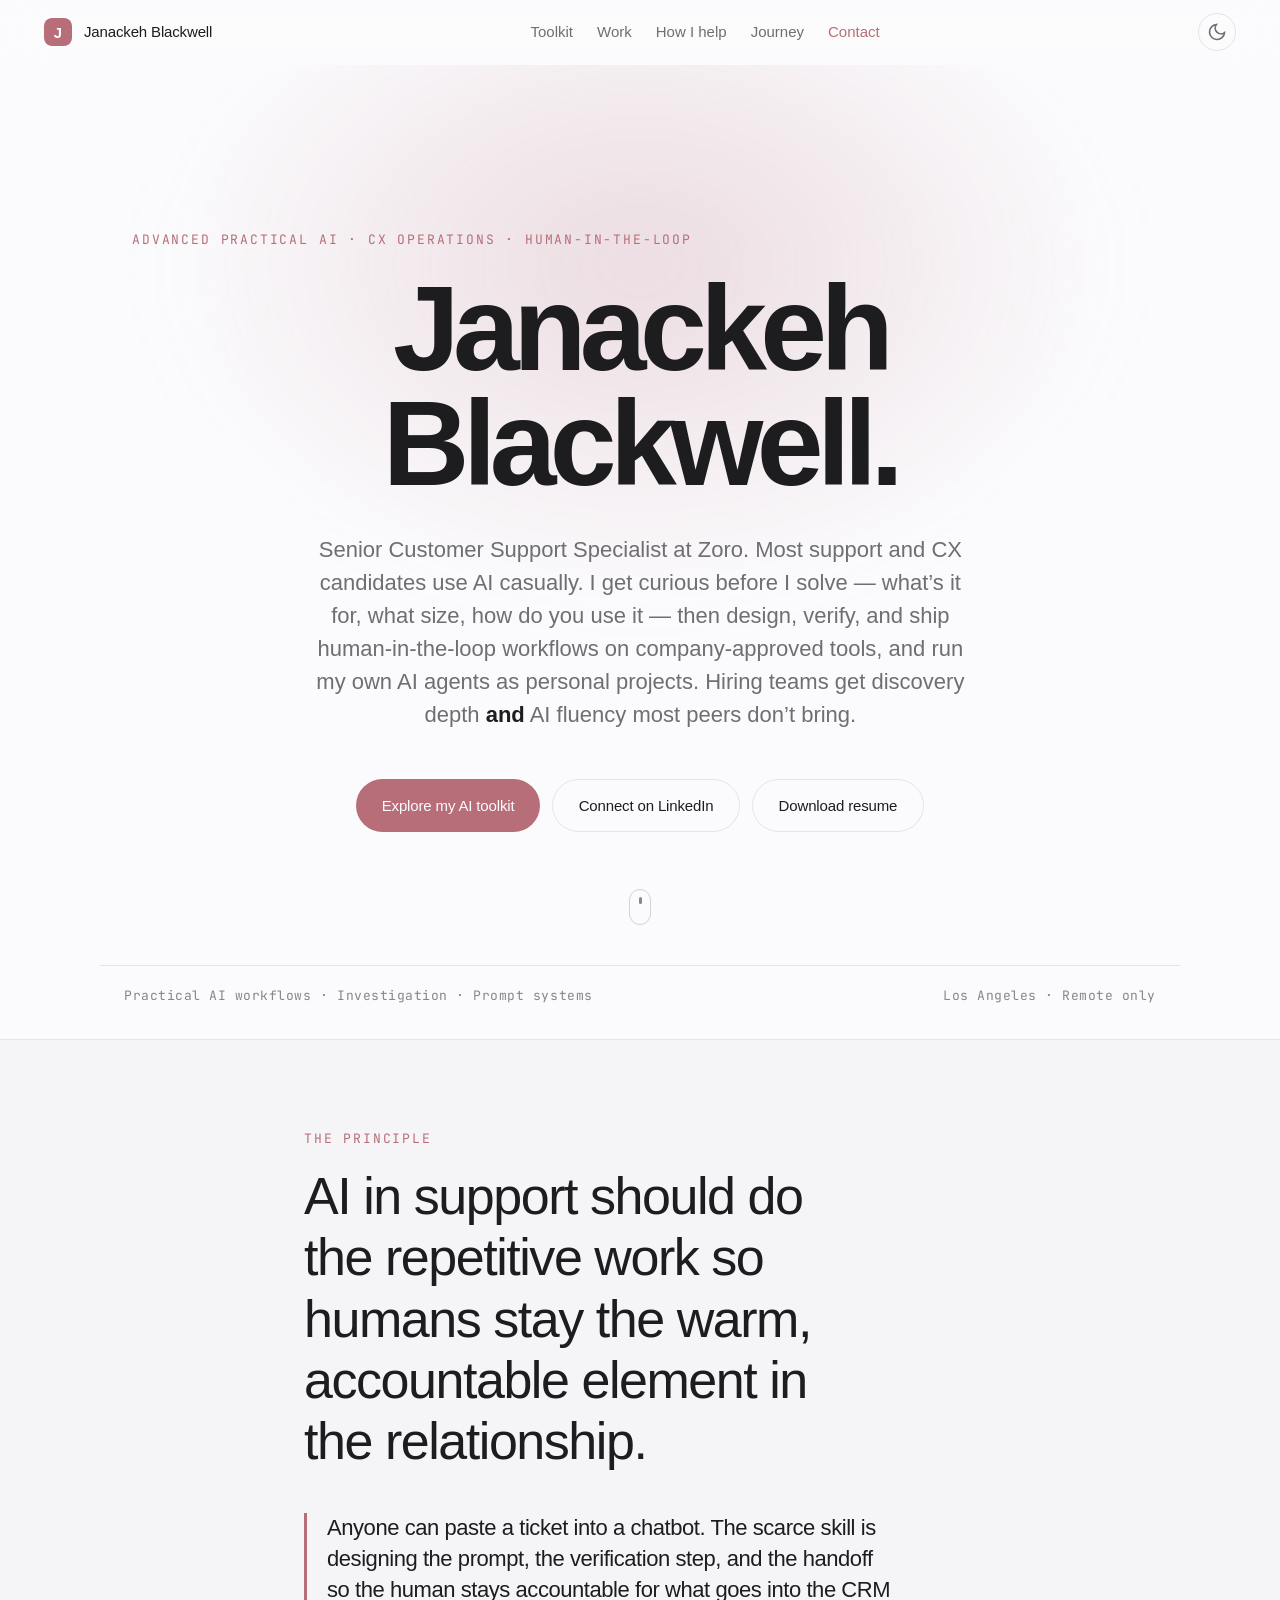
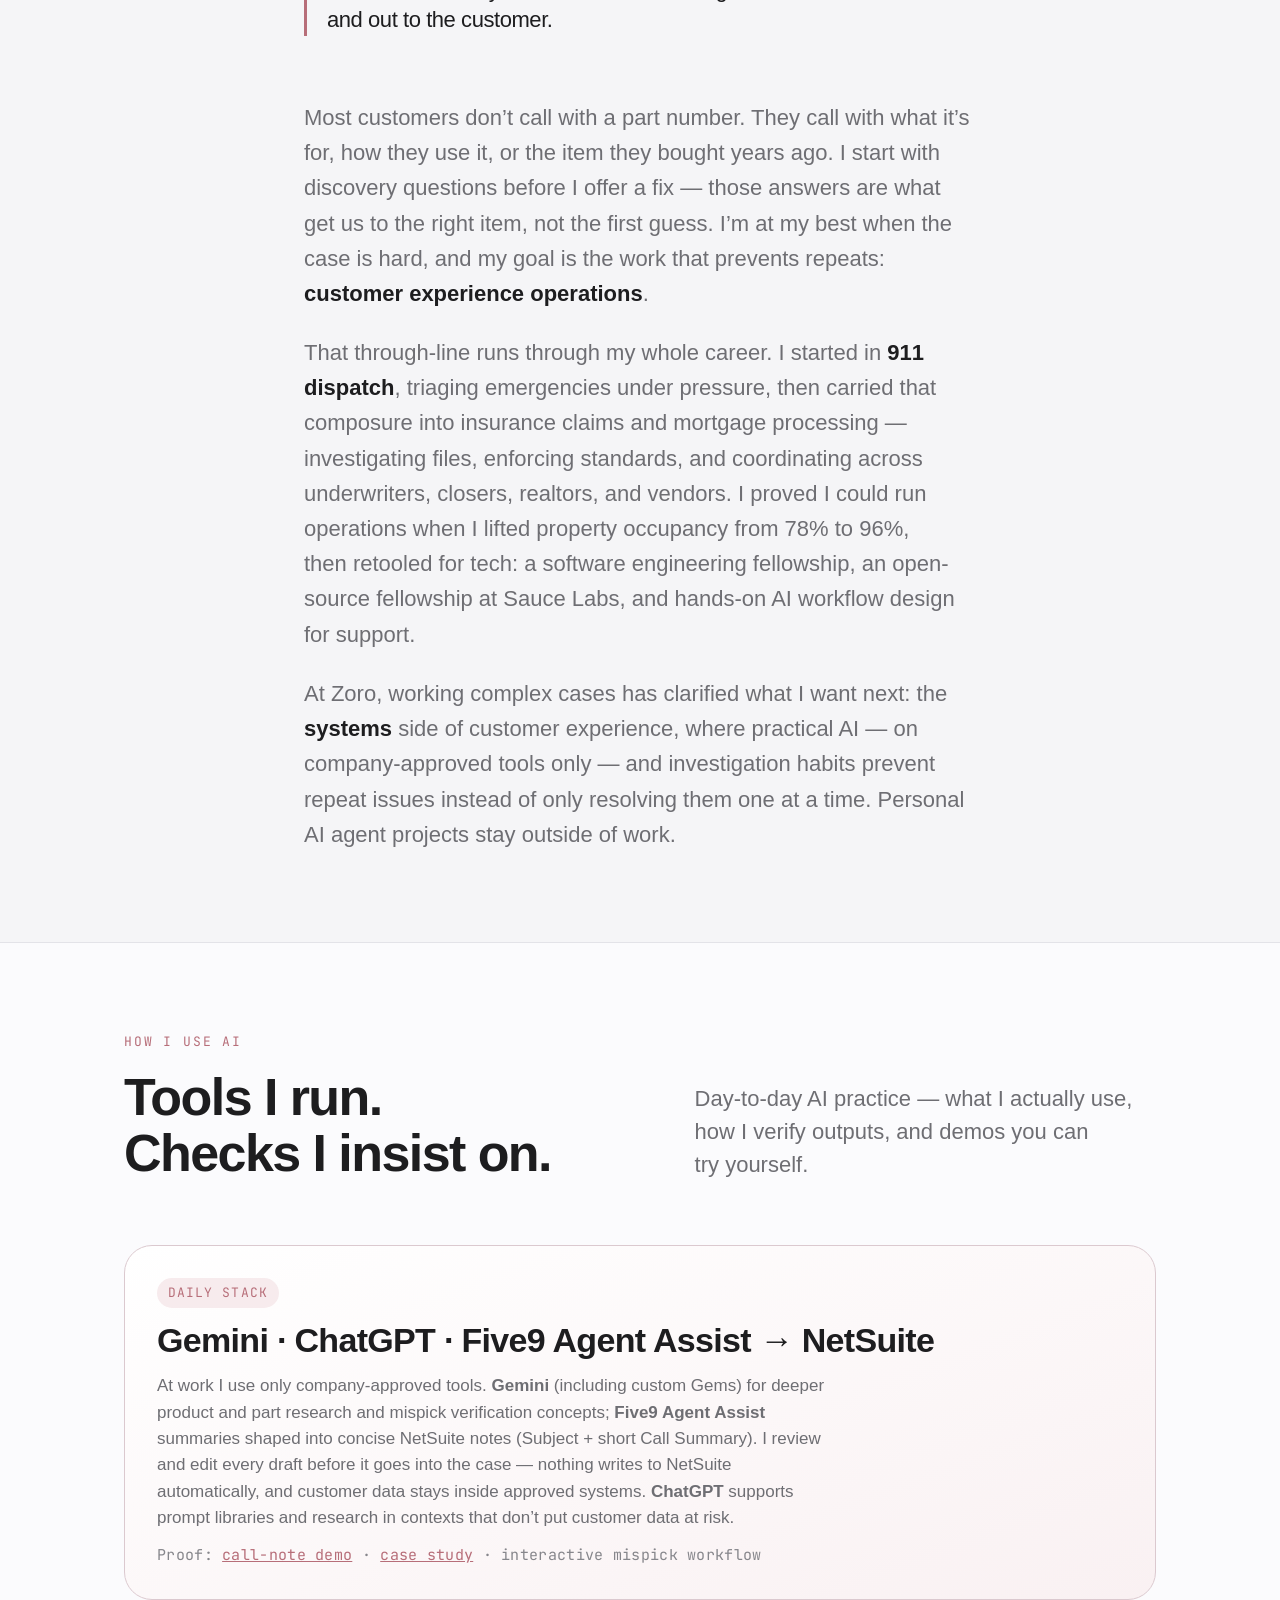
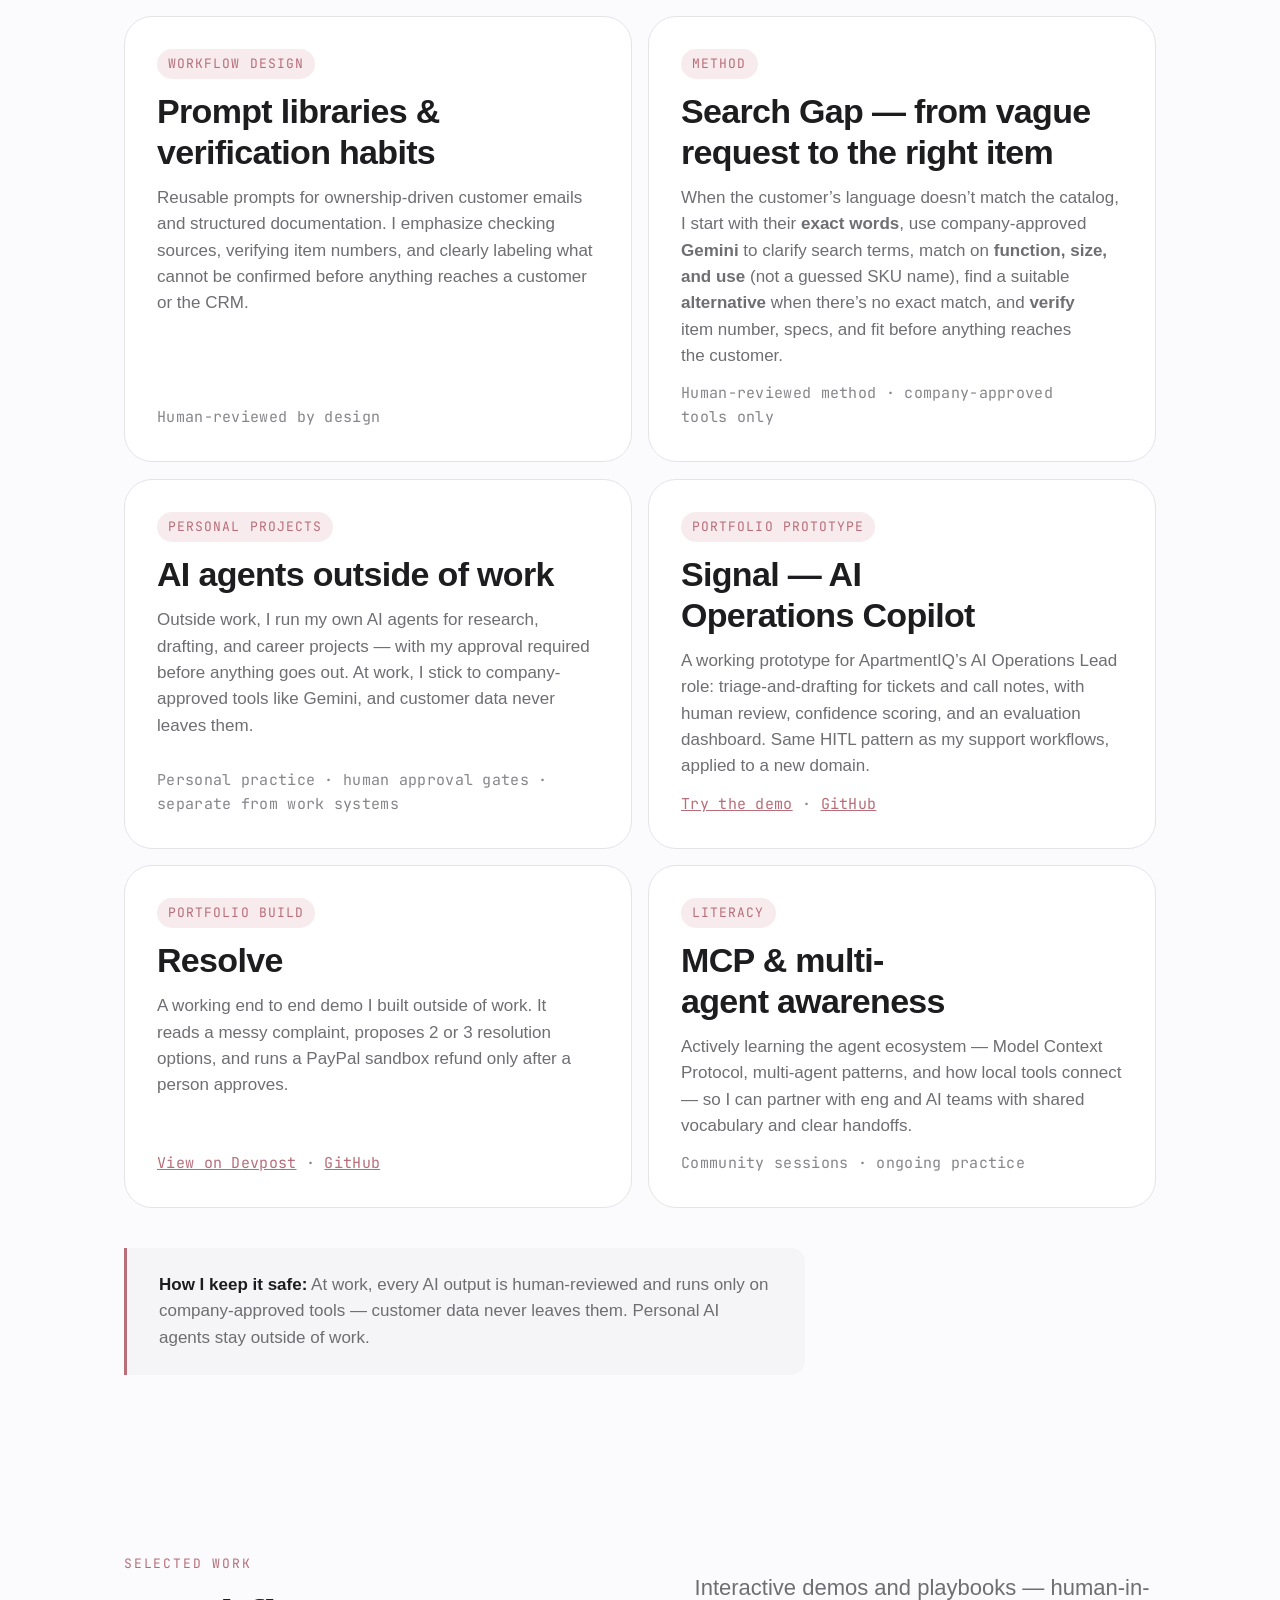
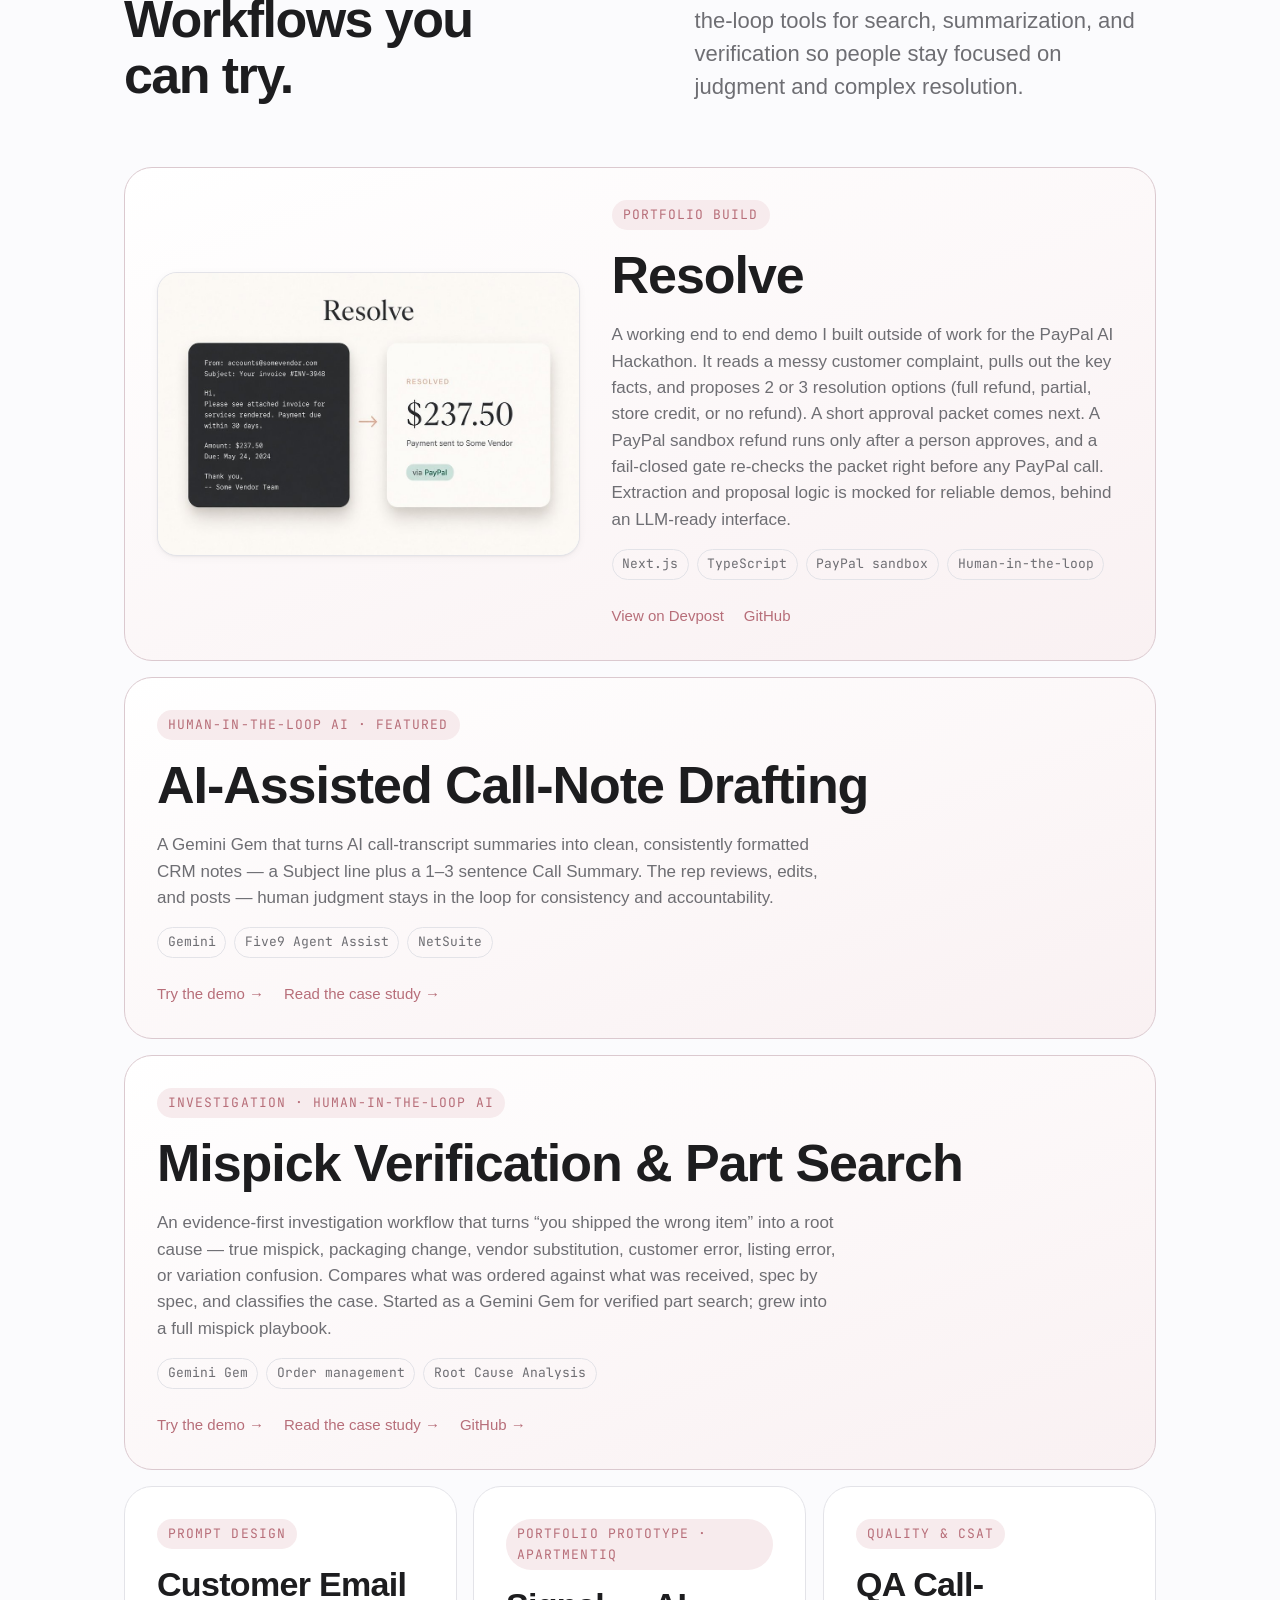
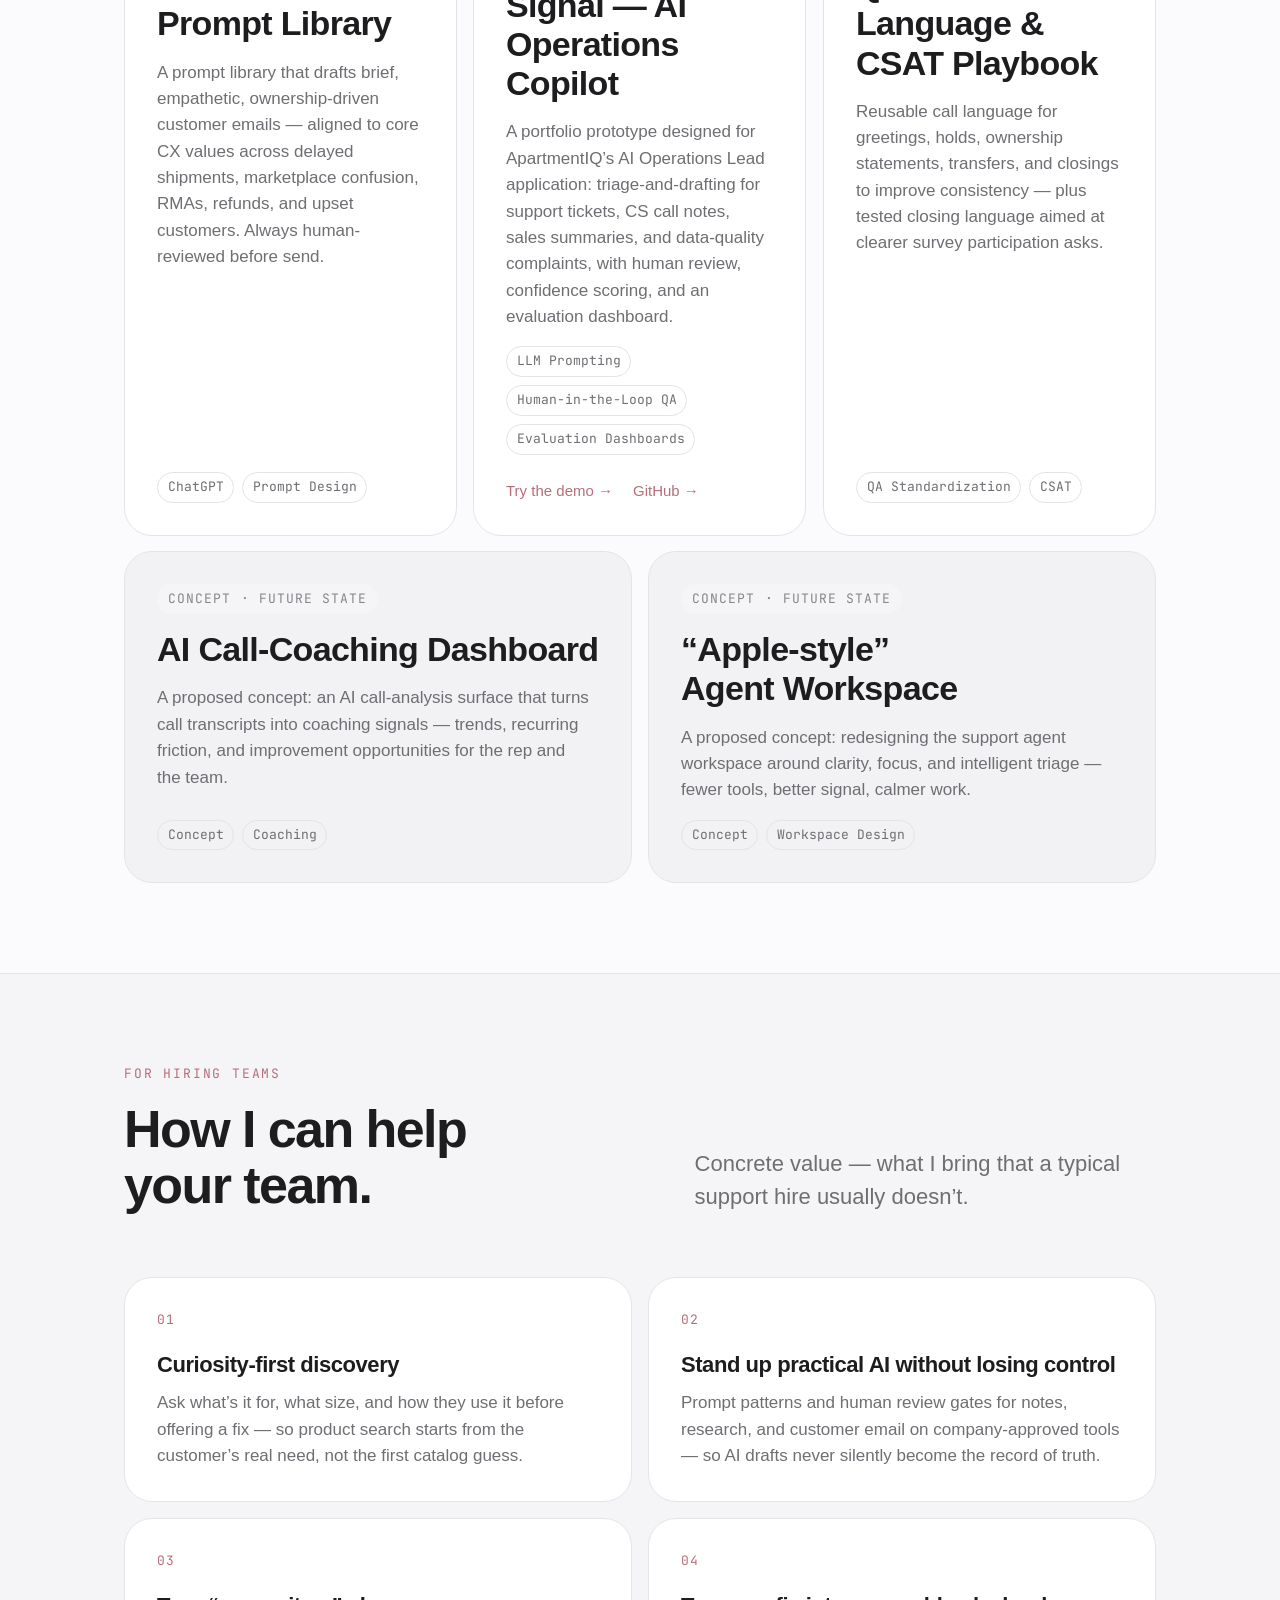
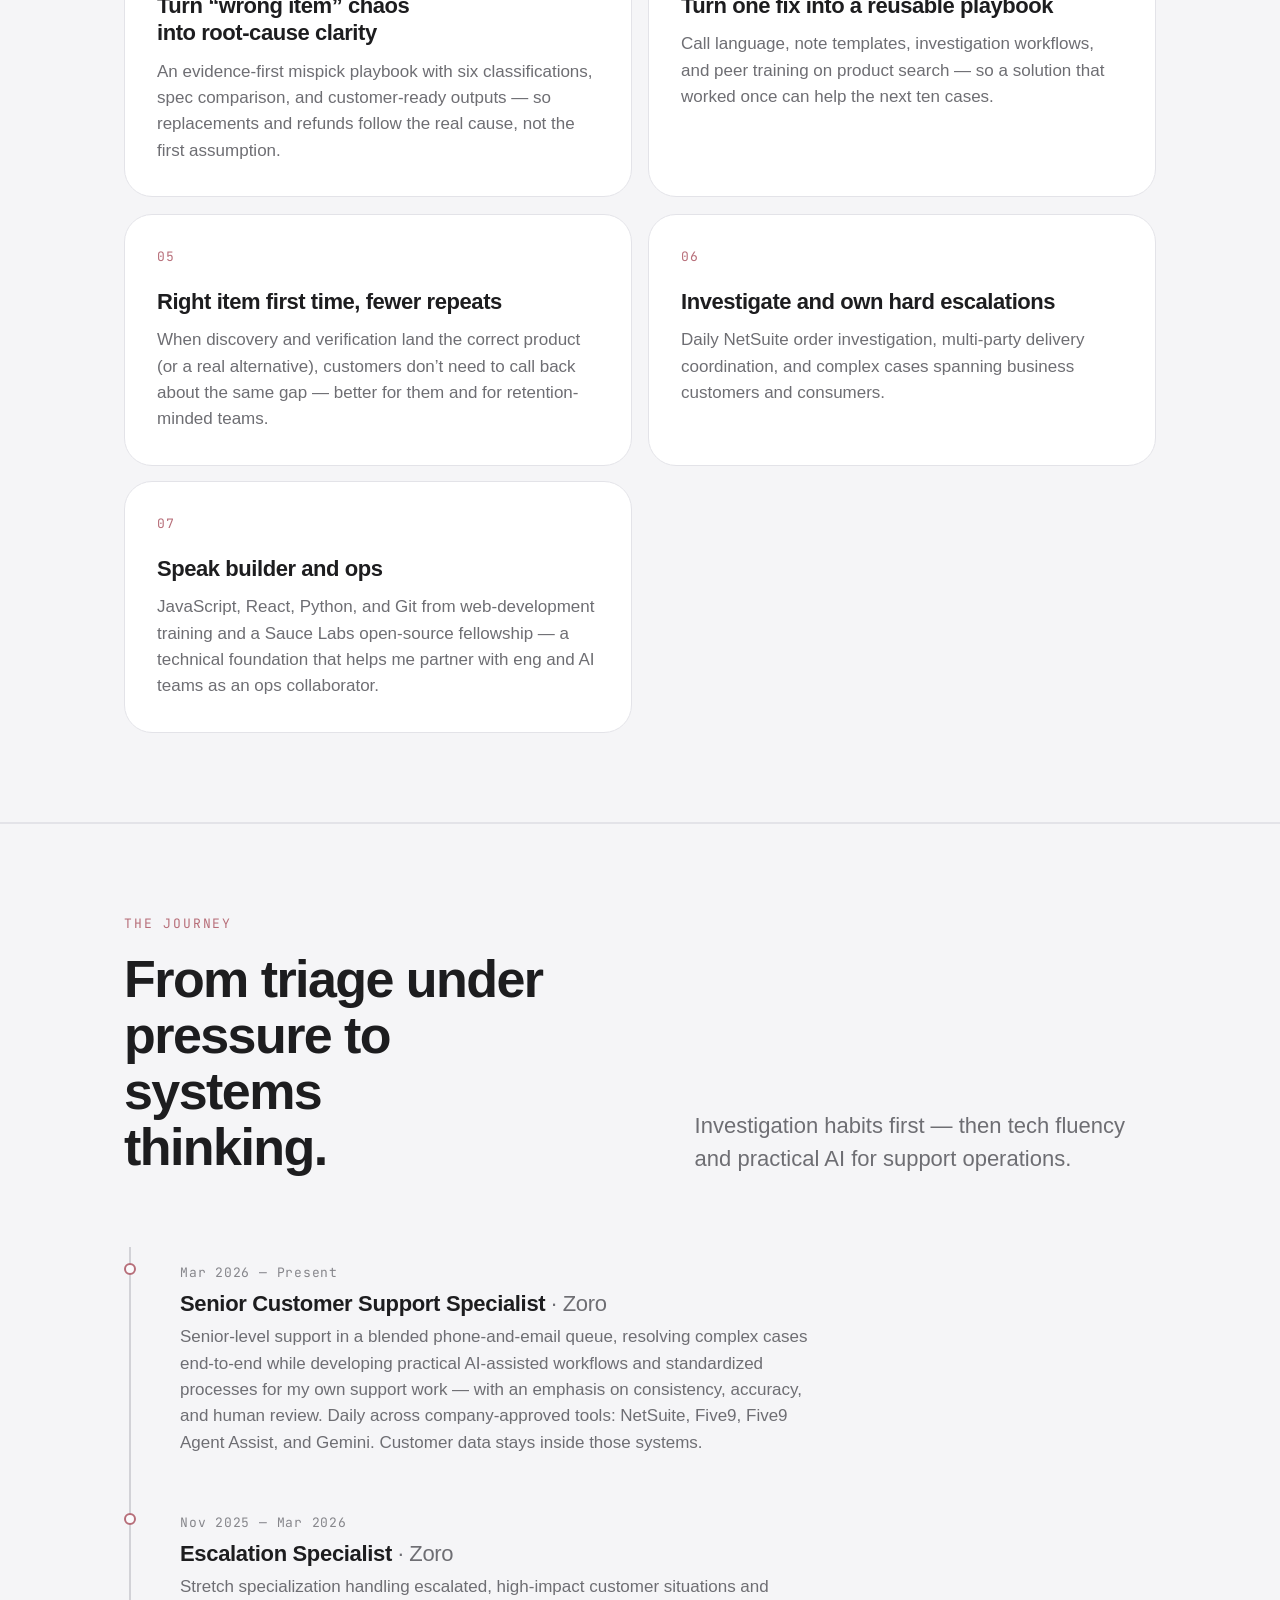
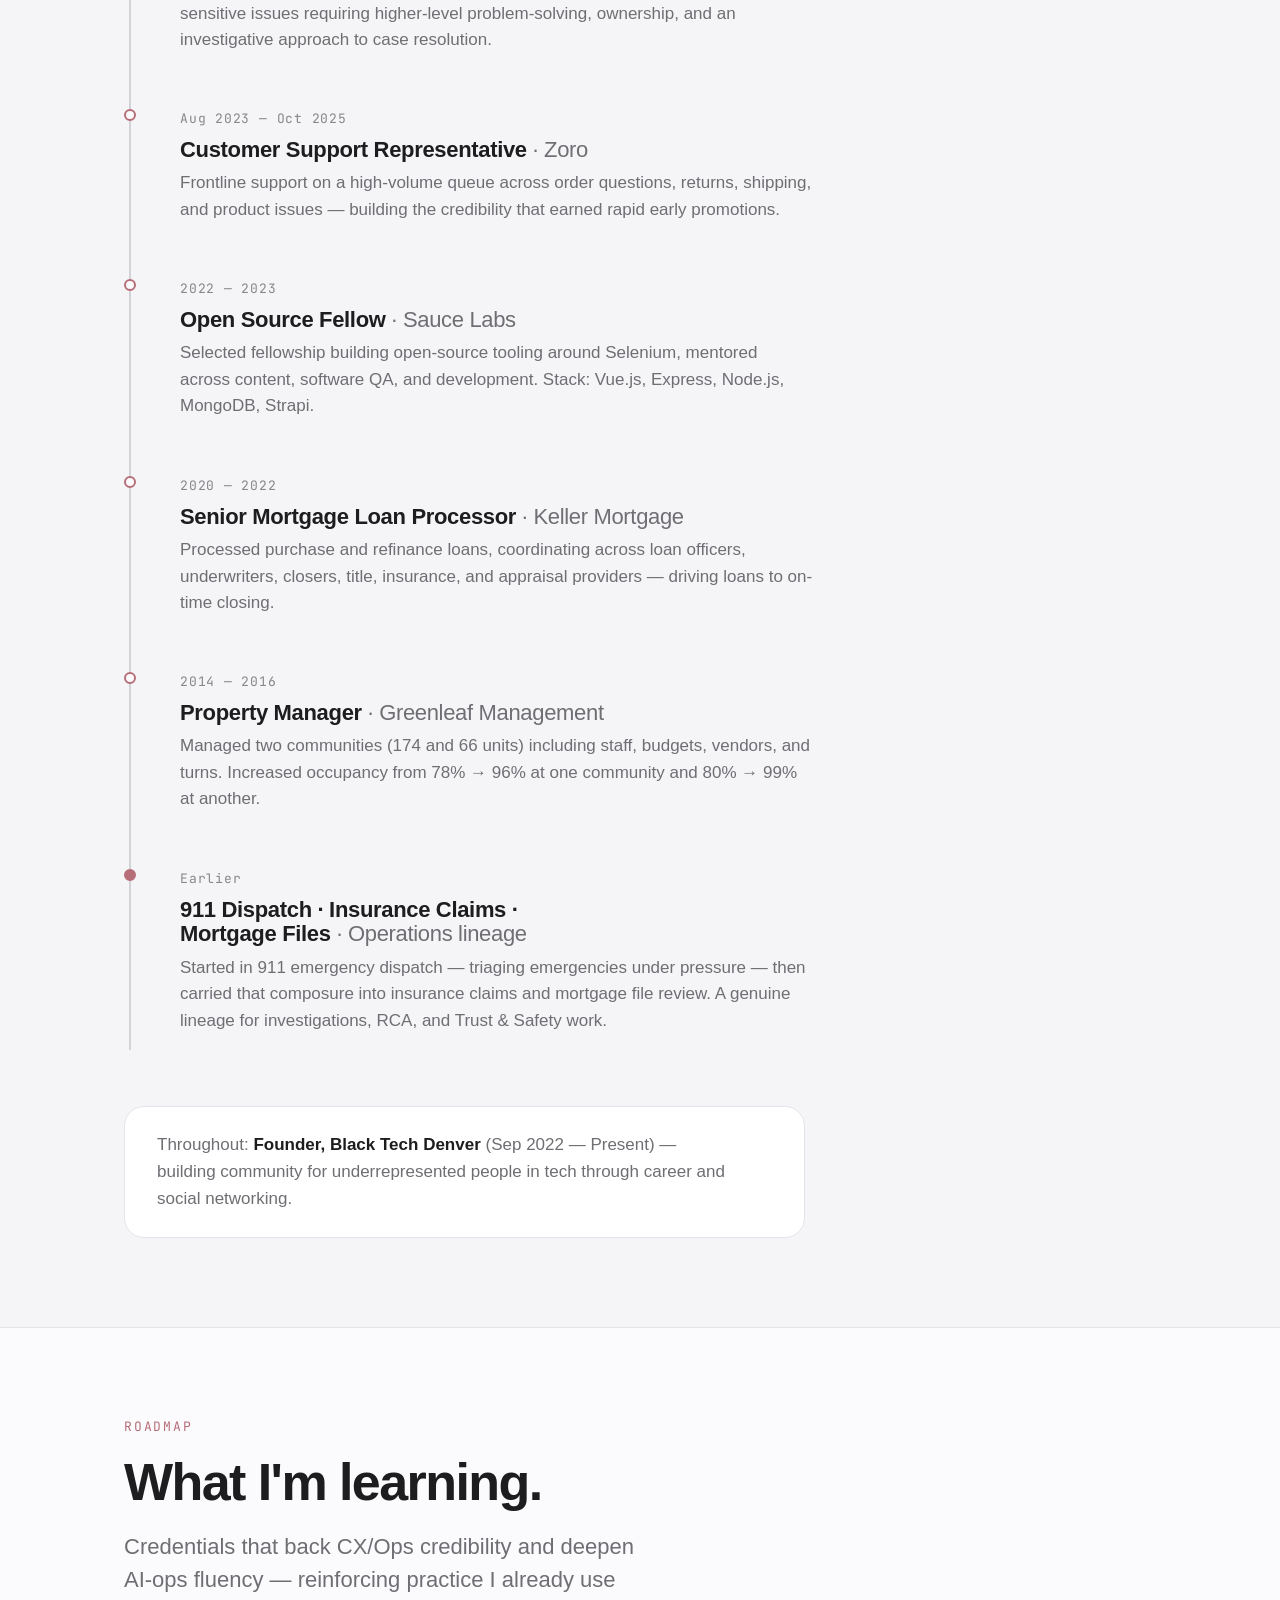
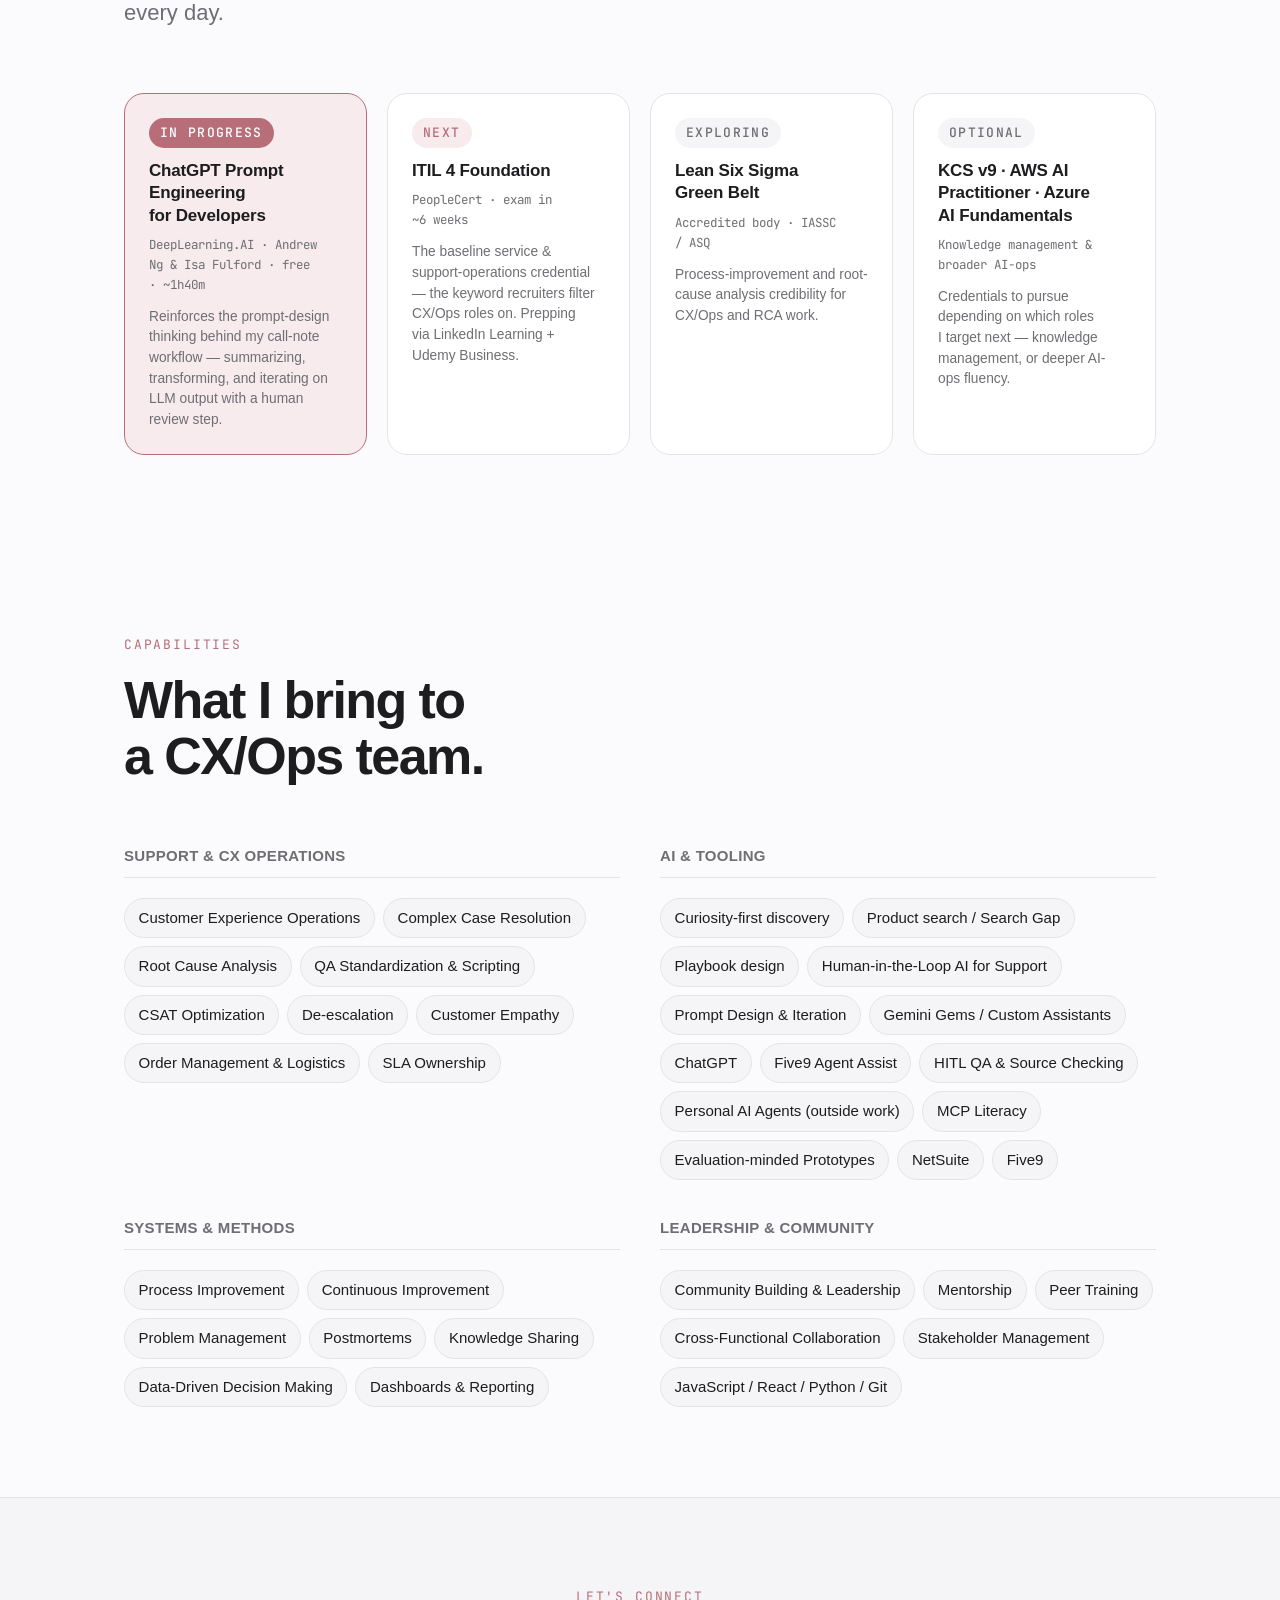
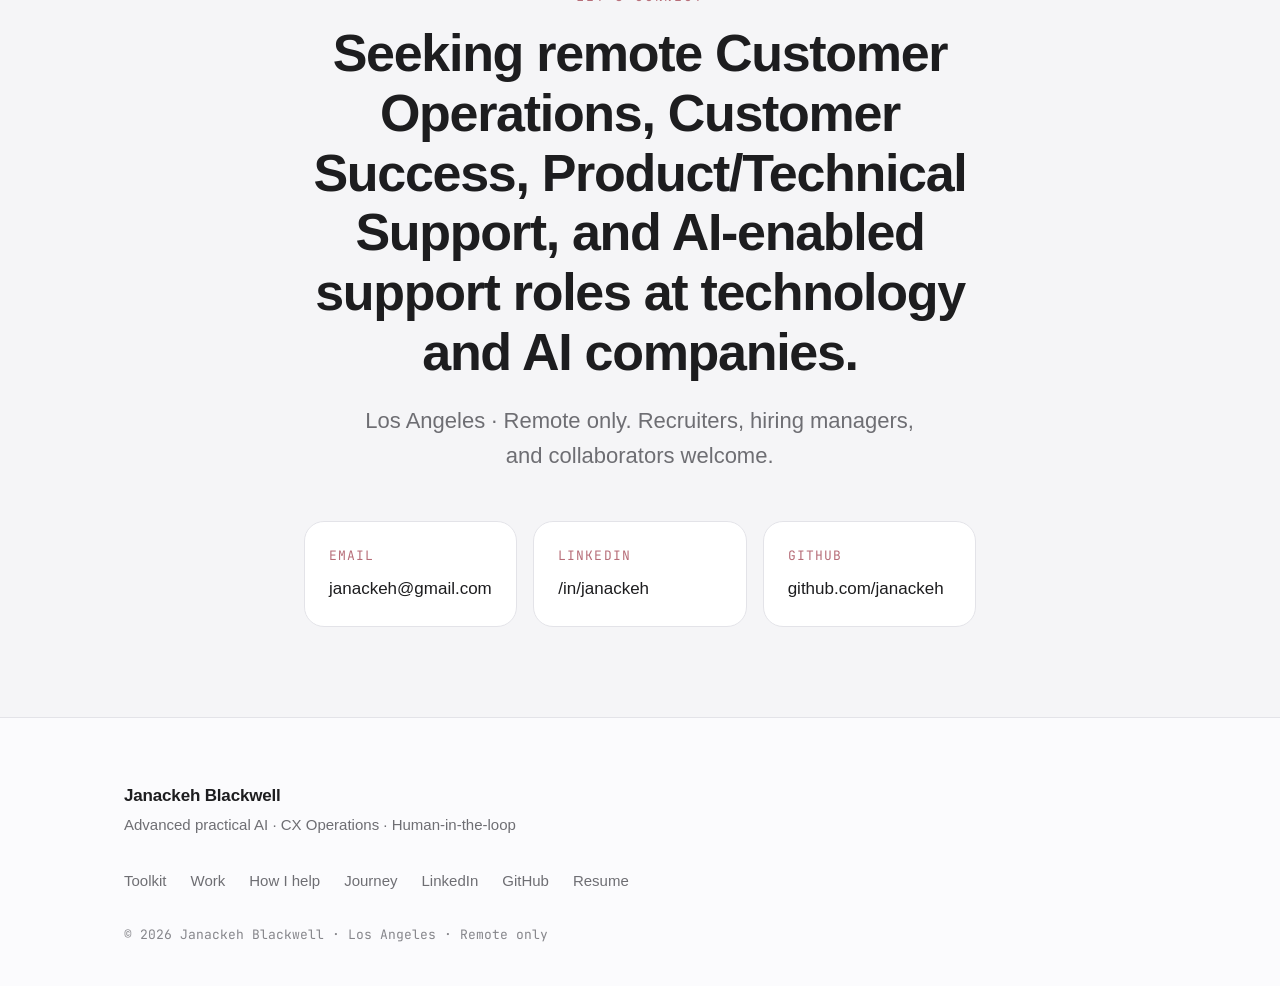
==== commit 2293ed68: "Add Resolve project" ====
--- a/index.html
+++ b/index.html
@@ -157,6 +157,13 @@
           </article>
 
           <article class="toolkit-card reveal">
+            <div class="project-tag">Portfolio build</div>
+            <h3 class="toolkit-name">Resolve</h3>
+            <p class="toolkit-use">A working end to end demo I built outside of work. It reads a messy complaint, proposes 2 or 3 resolution options, and runs a PayPal sandbox refund only after a person approves.</p>
+            <p class="toolkit-proof"><a href="https://devpost.com/software/resolve-vhe4mz" target="_blank" rel="noopener noreferrer">View on Devpost</a> · <a href="https://github.com/janackeh/resolve" target="_blank" rel="noopener noreferrer">GitHub</a></p>
+          </article>
+
+          <article class="toolkit-card reveal">
             <div class="project-tag">Literacy</div>
             <h3 class="toolkit-name">MCP &amp; multi-agent awareness</h3>
             <p class="toolkit-use">Actively learning the agent ecosystem — Model Context Protocol, multi-agent patterns, and how local tools connect — so I can partner with eng and AI teams with shared vocabulary and clear handoffs.</p>
@@ -180,6 +187,24 @@
         </div>
 
         <div class="project-grid">
+          <article class="project project-featured project-featured-media reveal">
+            <div class="project-media">
+              <img src="./assets/resolve-thumb.jpg" alt="Resolve graphic: a vendor invoice email next to a $237.50 PayPal payment confirmation" width="1000" height="671" loading="lazy" decoding="async" />
+            </div>
+            <div class="project-body">
+              <div class="project-tag">Portfolio build</div>
+              <h3 class="project-title">Resolve</h3>
+              <p class="project-desc">A working end to end demo I built outside of work for the PayPal AI Hackathon. It reads a messy customer complaint, pulls out the key facts, and proposes 2 or 3 resolution options (full refund, partial, store credit, or no refund). A short approval packet comes next. A PayPal sandbox refund runs only after a person approves, and a fail-closed gate re-checks the packet right before any PayPal call. Extraction and proposal logic is mocked for reliable demos, behind an LLM-ready interface.</p>
+              <div class="project-meta">
+                <span>Next.js</span><span>TypeScript</span><span>PayPal sandbox</span><span>Human-in-the-loop</span>
+              </div>
+              <div class="project-links">
+                <a href="https://devpost.com/software/resolve-vhe4mz" target="_blank" rel="noopener noreferrer" class="project-link">View on Devpost</a>
+                <a href="https://github.com/janackeh/resolve" target="_blank" rel="noopener noreferrer" class="project-link">GitHub</a>
+              </div>
+            </div>
+          </article>
+
           <article class="project project-featured reveal">
             <div class="project-tag">Human-in-the-loop AI · Featured</div>
             <h3 class="project-title">AI-Assisted Call-Note Drafting</h3>
--- a/style.css
+++ b/style.css
@@ -420,6 +420,35 @@
 .project-featured .project-title {
   font-size: var(--text-2xl);
 }
+
+.project-featured-media {
+  display: grid;
+  grid-template-columns: minmax(0, 0.95fr) minmax(0, 1.15fr);
+  align-items: center;
+  gap: var(--space-8);
+}
+.project-media {
+  margin: 0;
+  border-radius: var(--radius-lg);
+  overflow: hidden;
+  border: 1px solid var(--color-border);
+  background: var(--color-surface-2);
+  box-shadow: var(--shadow-sm);
+}
+.project-media img {
+  display: block;
+  width: 100%;
+  height: auto;
+  aspect-ratio: 1000 / 671;
+  object-fit: cover;
+}
+.project-featured-media .project-body {
+  display: flex;
+  flex-direction: column;
+  gap: var(--space-4);
+  min-width: 0;
+}
+
 .project-desc {
   color: var(--color-text-muted);
   line-height: 1.55;
@@ -762,6 +791,10 @@
 
 /* ---------- Responsive ---------- */
 @media (max-width: 900px) {
+  .project-featured-media {
+    grid-template-columns: 1fr;
+    gap: var(--space-6);
+  }
   .project,
   .project-featured,
   .project-concept {
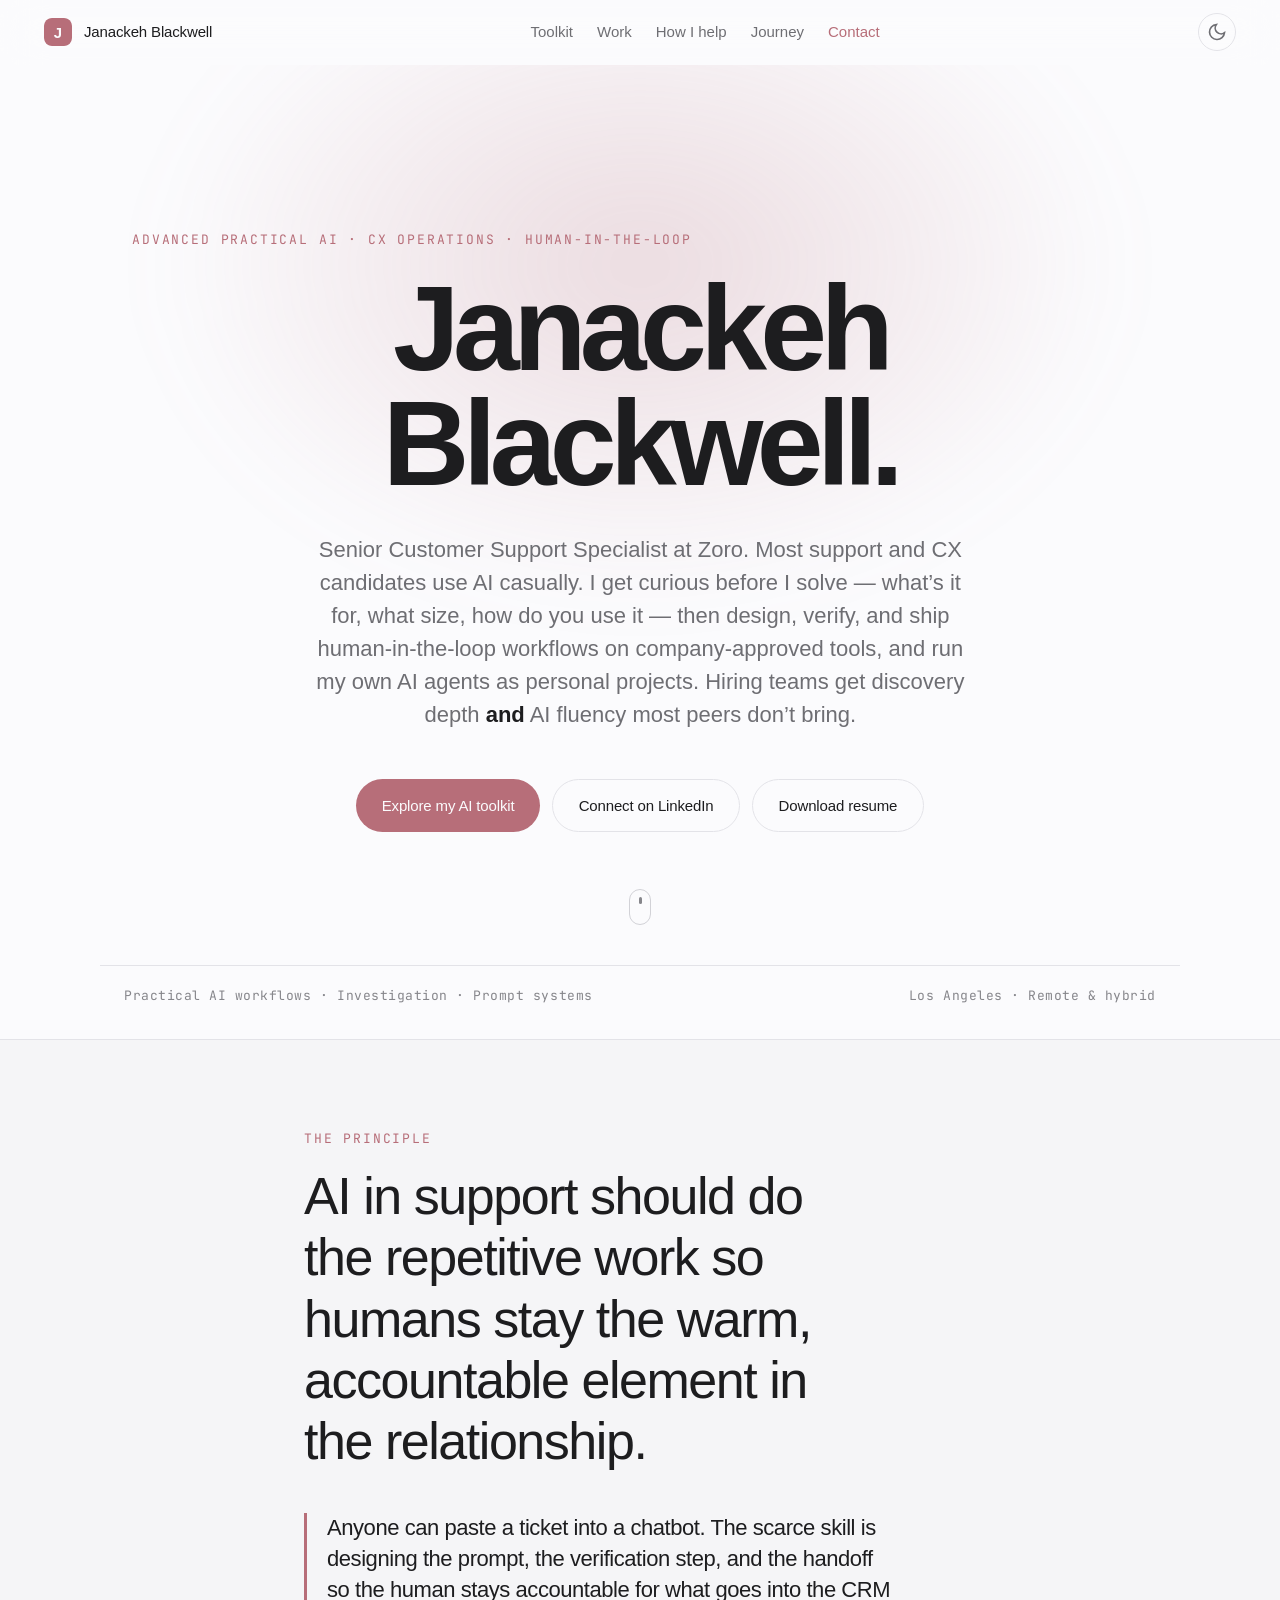
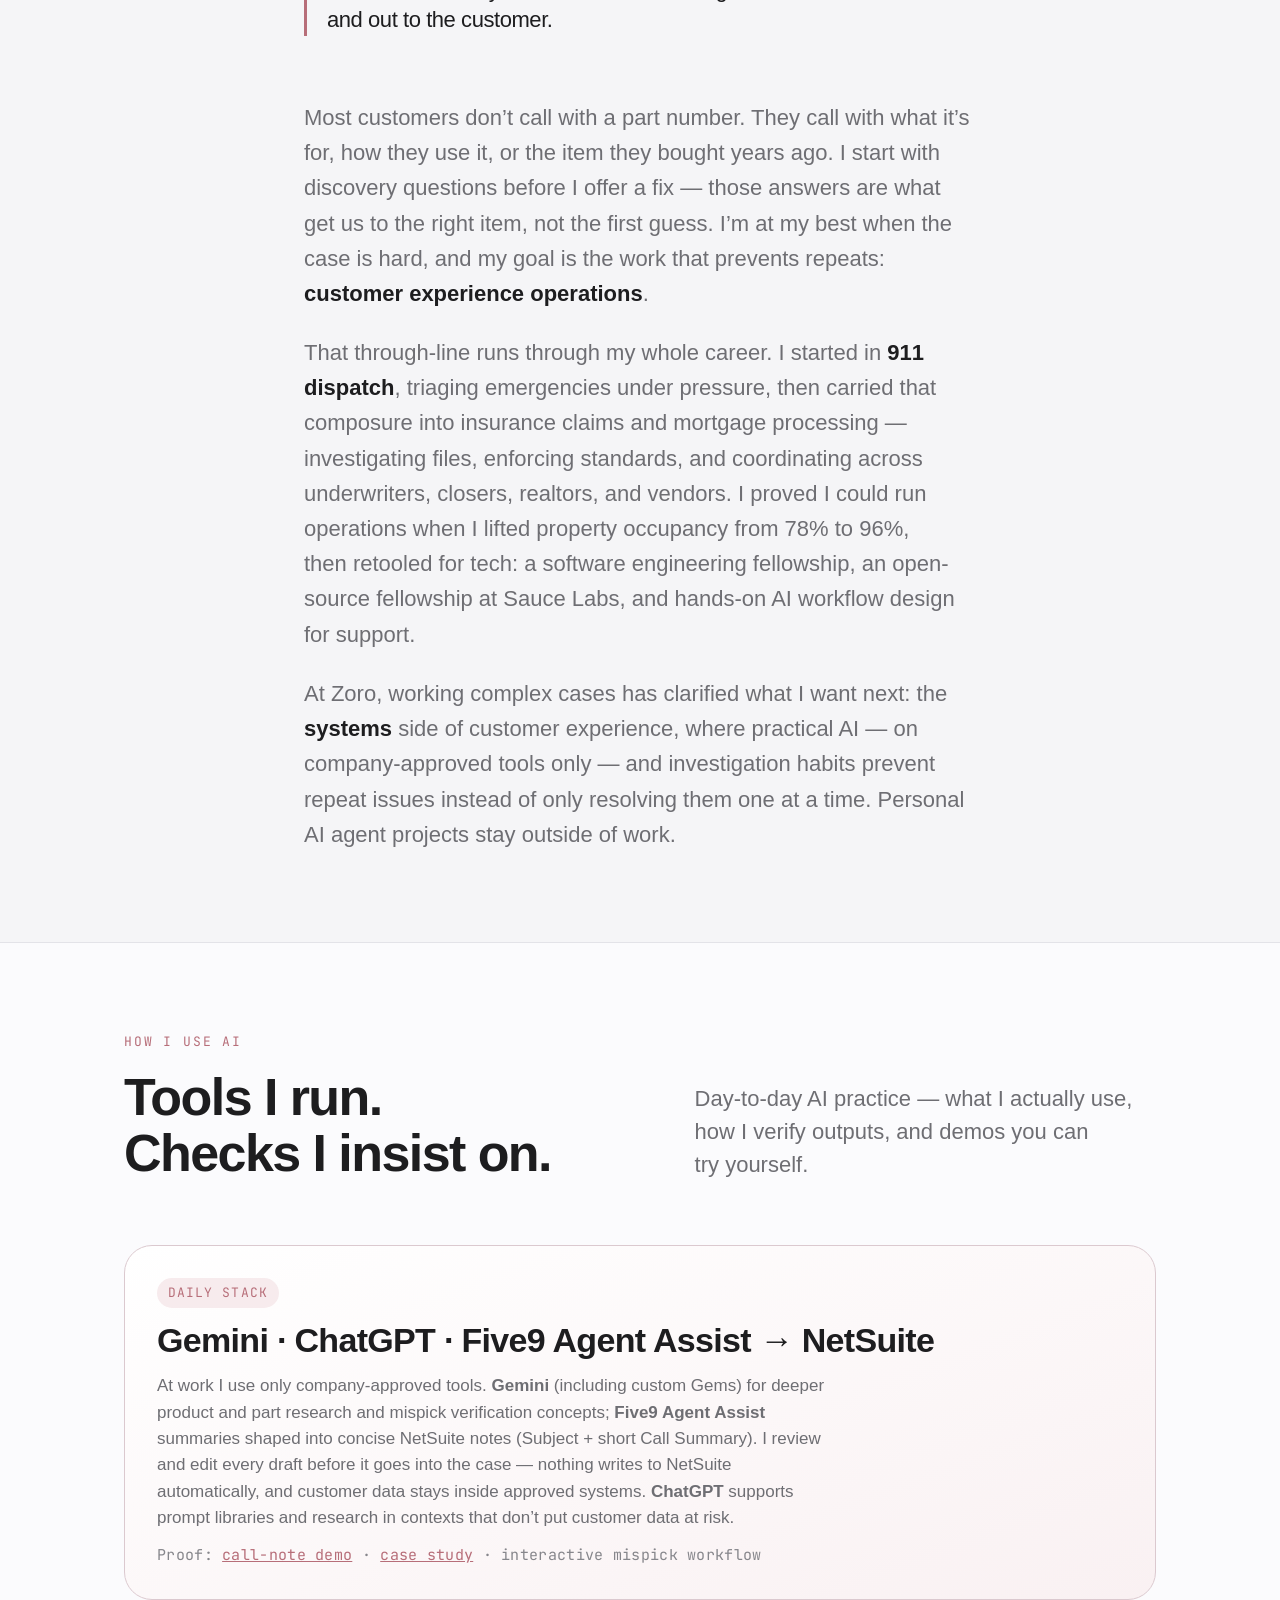
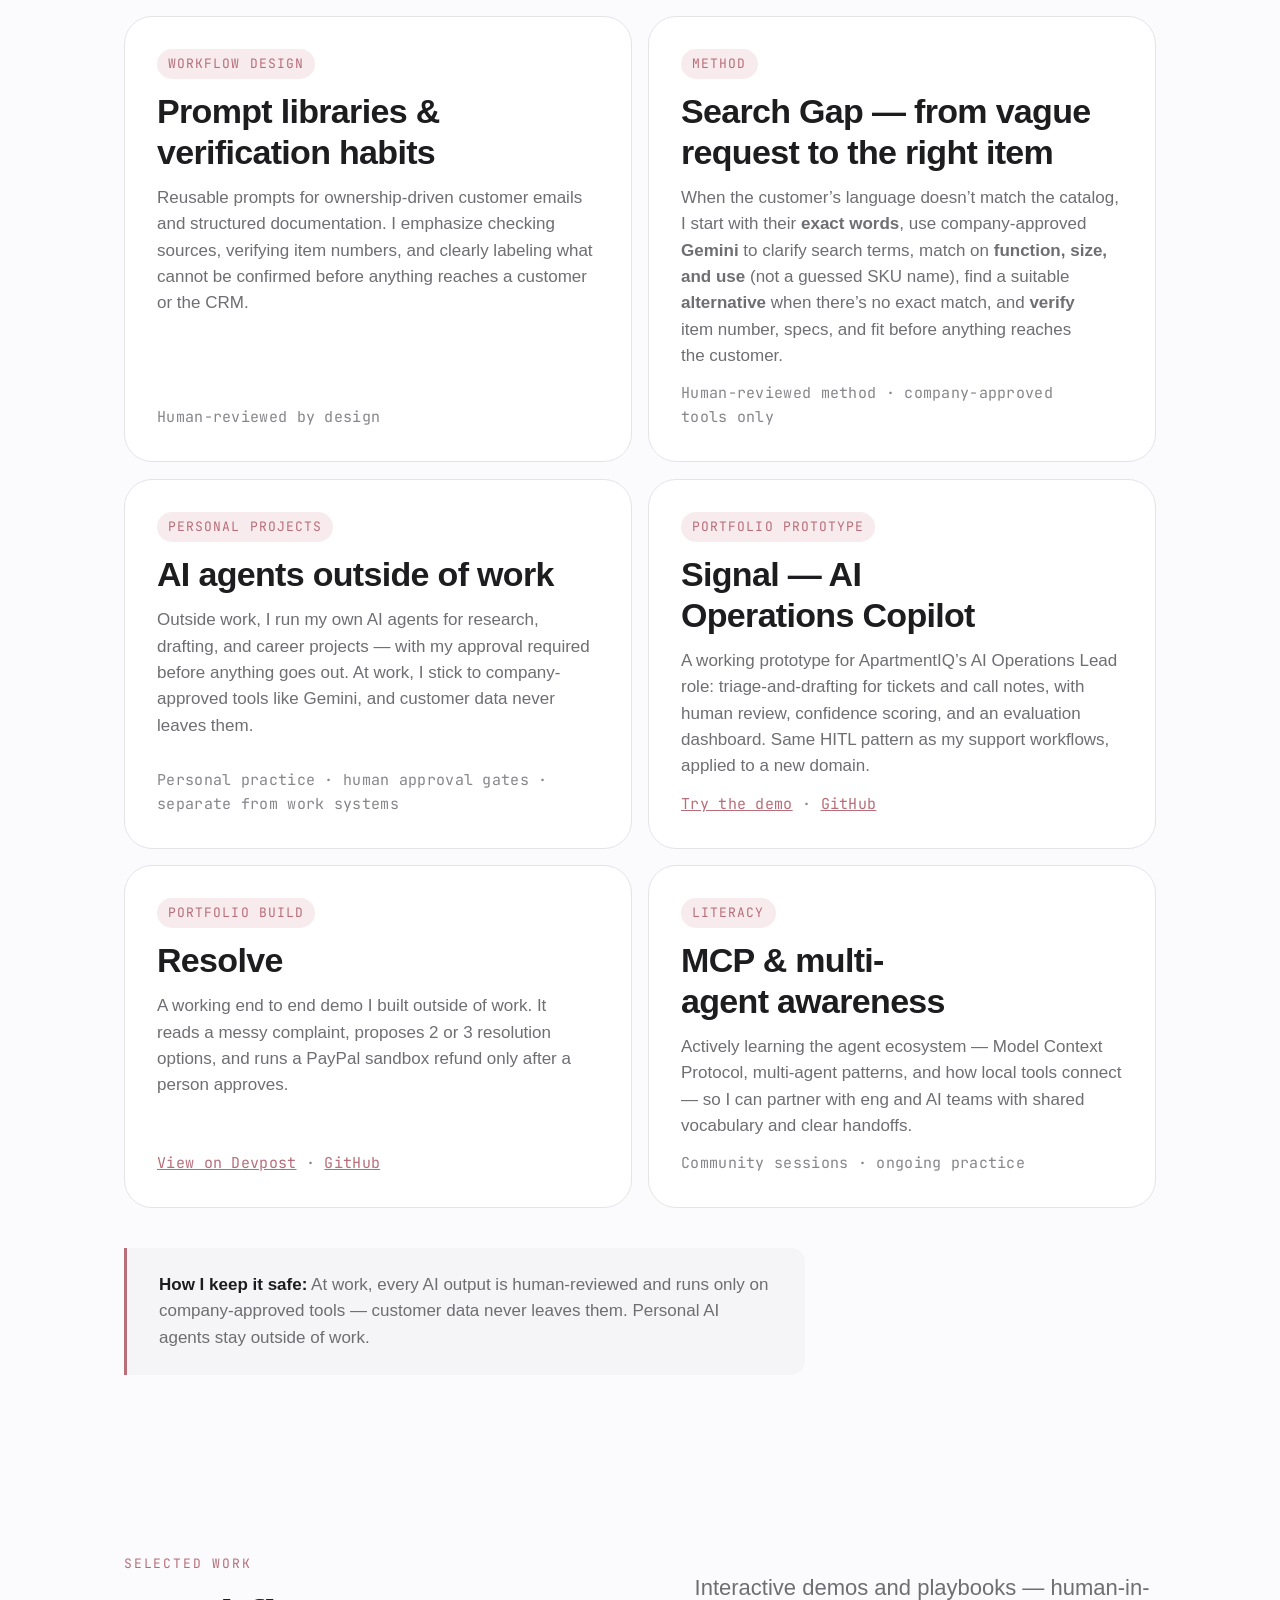
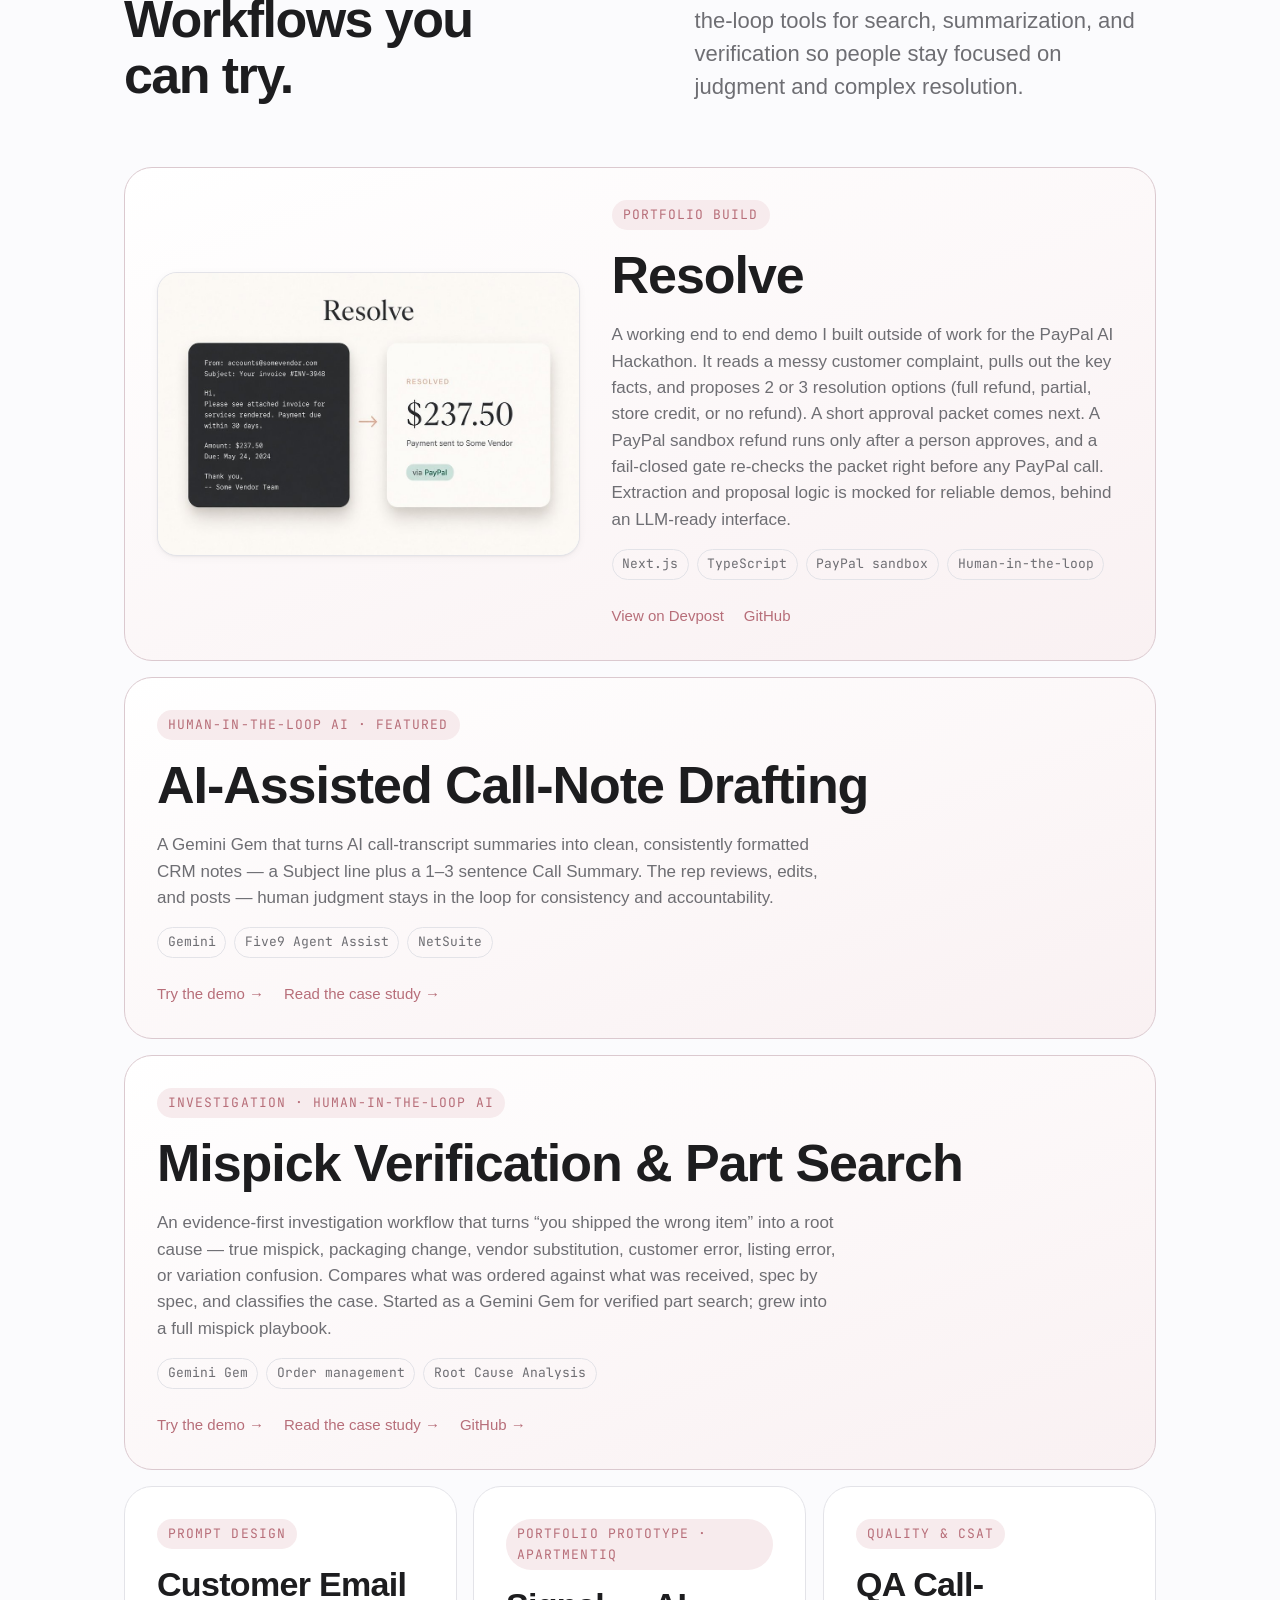
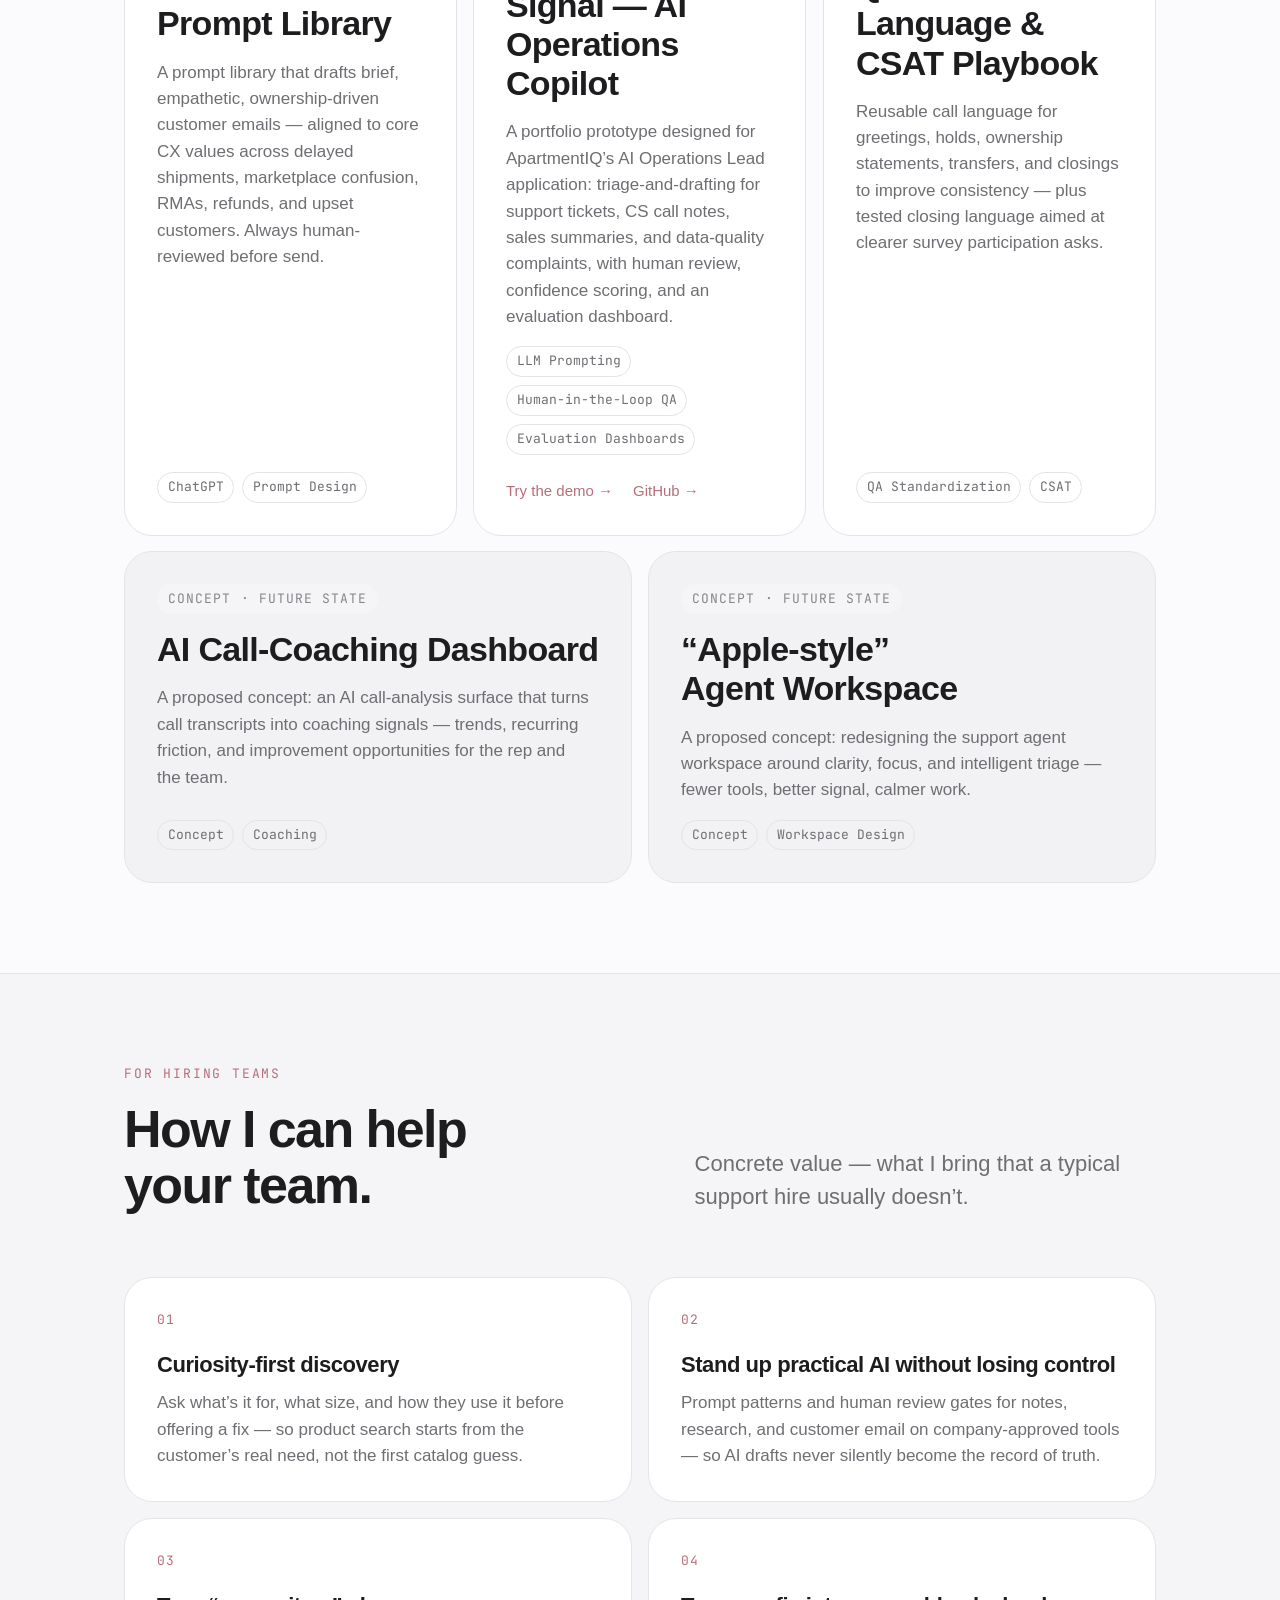
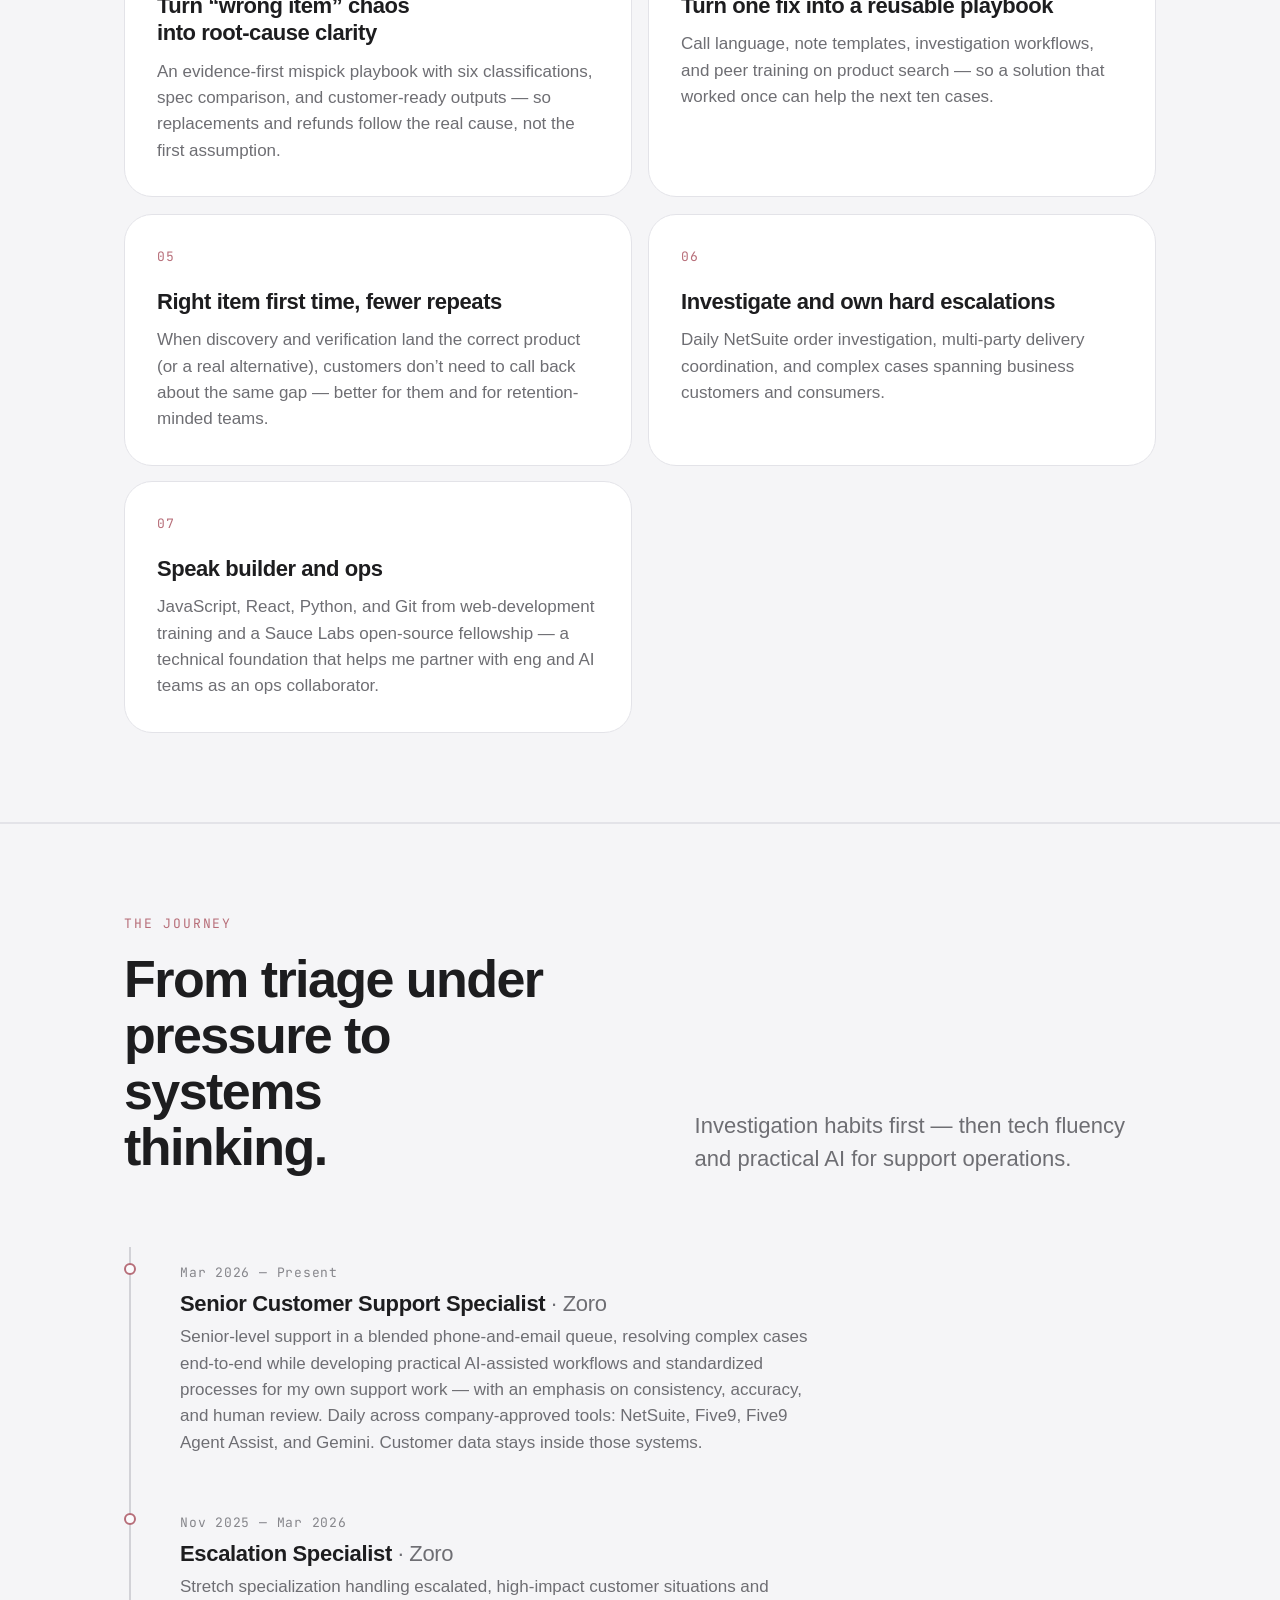
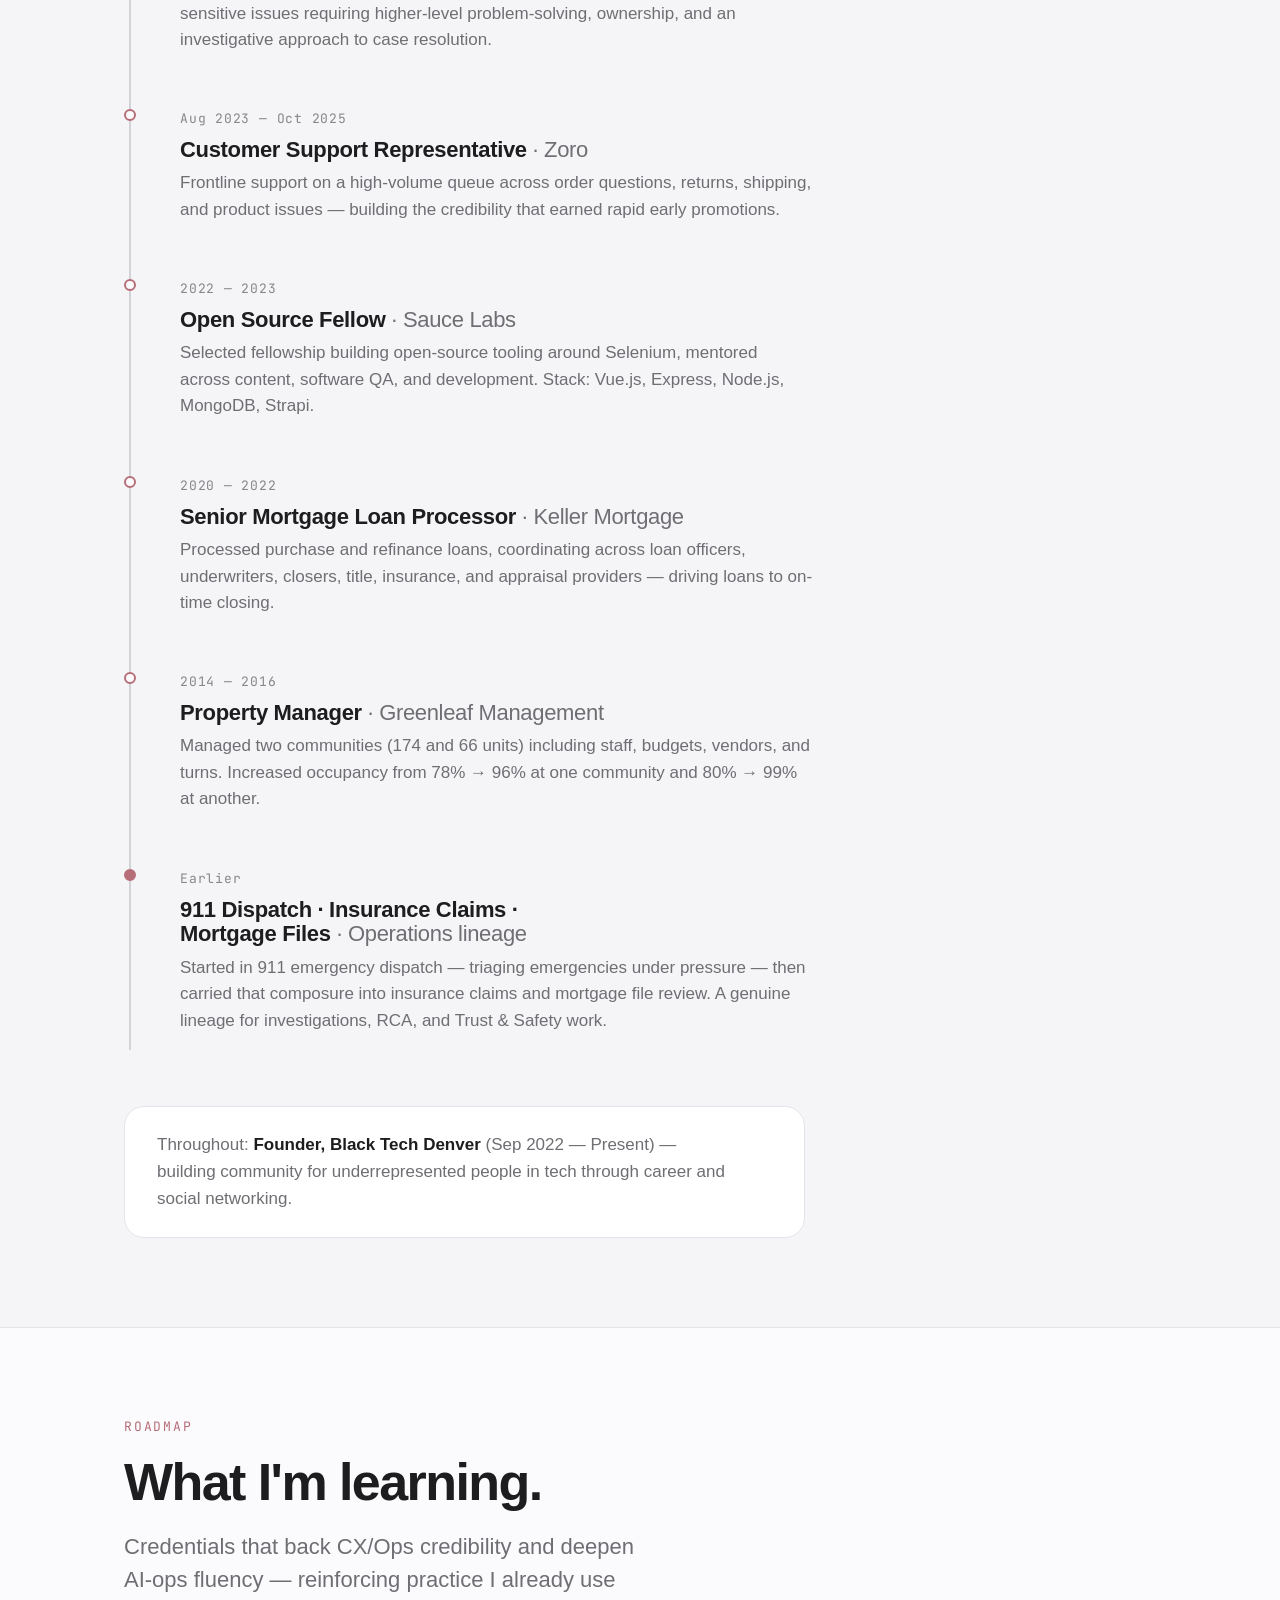
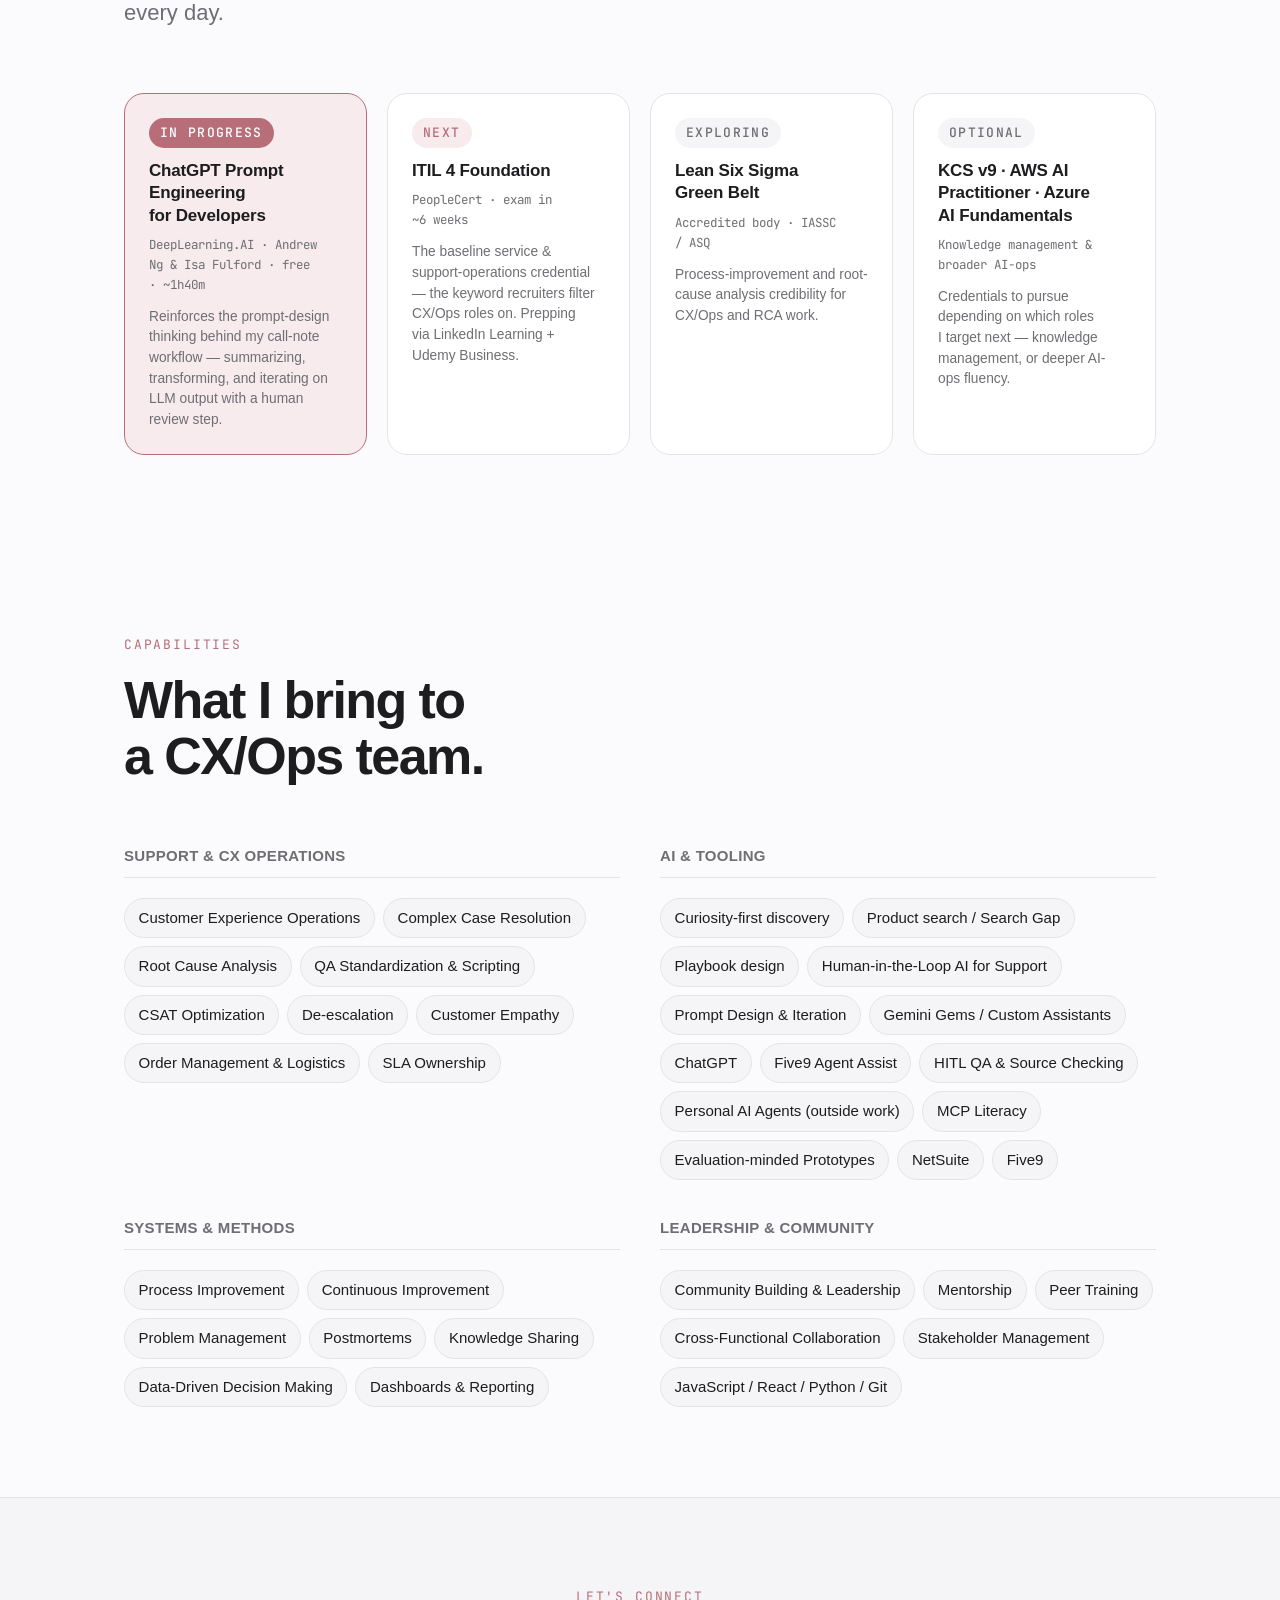
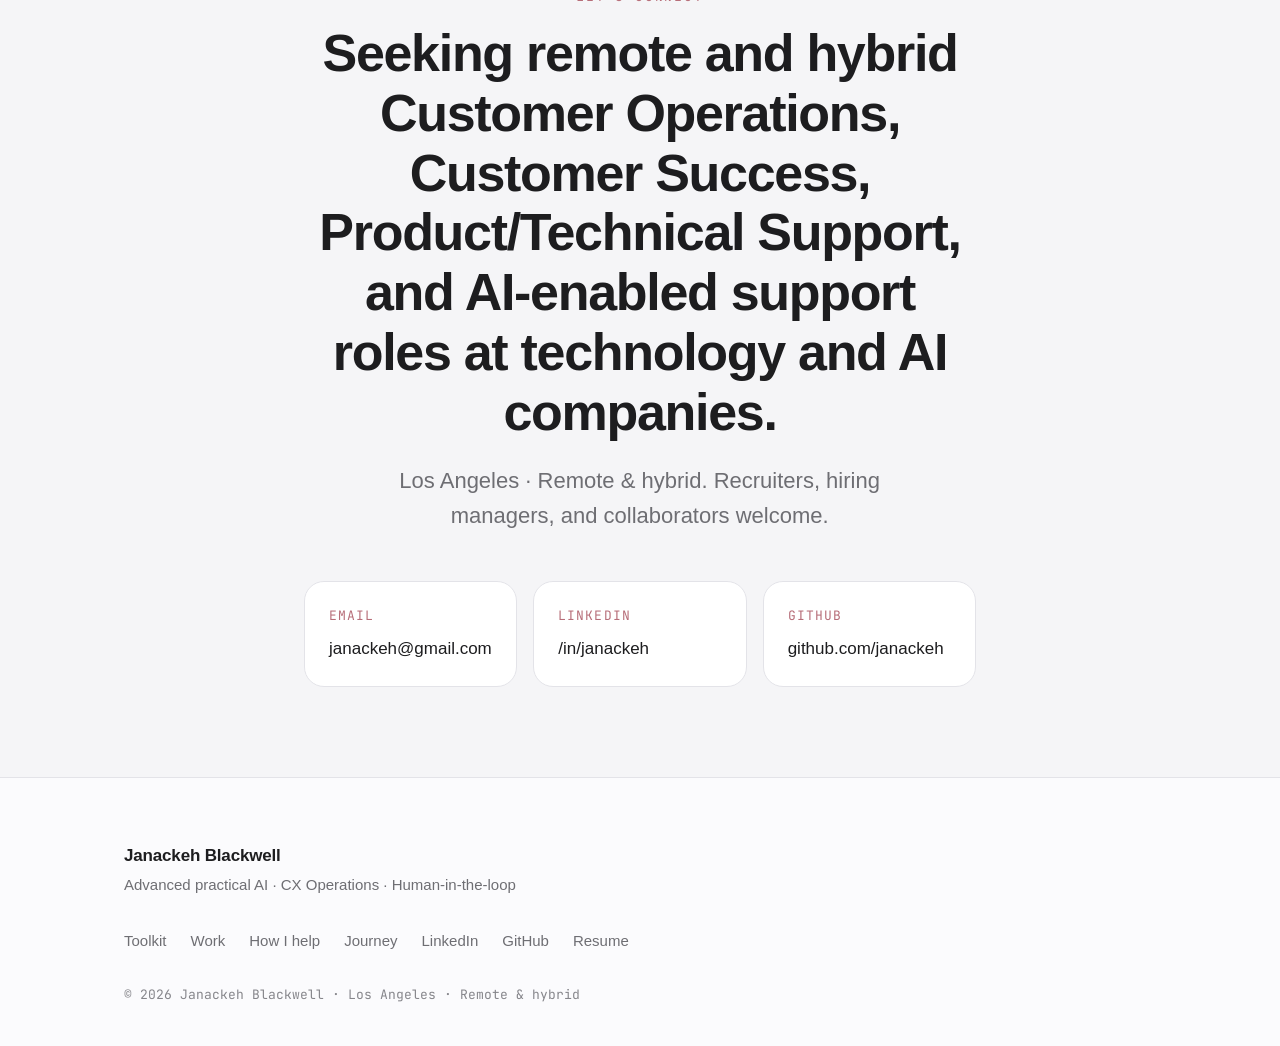
==== commit aaba275f: "Location: remote and hybrid" ====
--- a/index.html
+++ b/index.html
@@ -8,13 +8,13 @@
   <link rel="apple-touch-icon" sizes="180x180" href="./apple-touch-icon.png" />
   <link rel="mask-icon" href="./favicon.svg" color="#b76e79" />
   <title>Janackeh Blackwell — Curiosity-First Support Ops &amp; Practical AI</title>
-  <meta name="description" content="Senior Customer Support Specialist — curiosity-first product search and investigation, human-in-the-loop AI on company-approved tools (Gemini, Five9 Agent Assist → NetSuite), and personal AI agents outside of work. Los Angeles · Remote only." />
+  <meta name="description" content="Senior Customer Support Specialist — curiosity-first product search and investigation, human-in-the-loop AI on company-approved tools (Gemini, Five9 Agent Assist → NetSuite), and personal AI agents outside of work. Los Angeles · Remote &amp; hybrid." />
   <meta name="author" content="Janackeh Blackwell" />
 
   <!-- Open Graph -->
   <meta property="og:type" content="website" />
   <meta property="og:title" content="Janackeh Blackwell — Curiosity-First Support Ops &amp; Practical AI" />
-  <meta property="og:description" content="Most support candidates use AI casually. I design, verify, and ship human-in-the-loop workflows on company-approved tools — and run my own AI agents as personal projects. Los Angeles · Remote only." />
+  <meta property="og:description" content="Most support candidates use AI casually. I design, verify, and ship human-in-the-loop workflows on company-approved tools — and run my own AI agents as personal projects. Los Angeles · Remote &amp; hybrid." />
   <meta property="og:url" content="https://janackeh.me" />
 
   <link rel="preconnect" href="https://api.fontshare.com" crossorigin />
@@ -92,7 +92,7 @@
     </section>
     <div class="hero-foot container reveal">
       <span>Practical AI workflows · Investigation · Prompt systems</span>
-      <span>Los Angeles · Remote only</span>
+      <span>Los Angeles · Remote &amp; hybrid</span>
     </div>
 
     <!-- ============ PHILOSOPHY / ABOUT ============ -->
@@ -461,8 +461,8 @@
     <section class="section contact" id="contact" aria-labelledby="contact-title">
       <div class="container narrow contact-inner">
         <p class="eyebrow reveal">Let's connect</p>
-        <h2 id="contact-title" class="contact-title reveal">Seeking remote Customer Operations, Customer Success, Product/Technical Support, and AI-enabled support roles at technology and AI companies.</h2>
-        <p class="contact-lede reveal">Los Angeles · Remote only. Recruiters, hiring managers, and collaborators welcome.</p>
+        <h2 id="contact-title" class="contact-title reveal">Seeking remote and hybrid Customer Operations, Customer Success, Product/Technical Support, and AI-enabled support roles at technology and AI companies.</h2>
+        <p class="contact-lede reveal">Los Angeles · Remote &amp; hybrid. Recruiters, hiring managers, and collaborators welcome.</p>
         <div class="contact-links reveal">
           <a href="mailto:janackeh@gmail.com" class="contact-card">
             <span class="contact-card-label">Email</span>
@@ -497,7 +497,7 @@
         <a href="https://github.com/janackeh" target="_blank" rel="noopener noreferrer">GitHub</a>
         <a href="./resume.pdf" target="_blank" rel="noopener noreferrer">Resume</a>
       </nav>
-      <p class="footer-copy">© <span id="year"></span> Janackeh Blackwell · Los Angeles · Remote only</p>
+      <p class="footer-copy">© <span id="year"></span> Janackeh Blackwell · Los Angeles · Remote &amp; hybrid</p>
     </div>
   </footer>
 
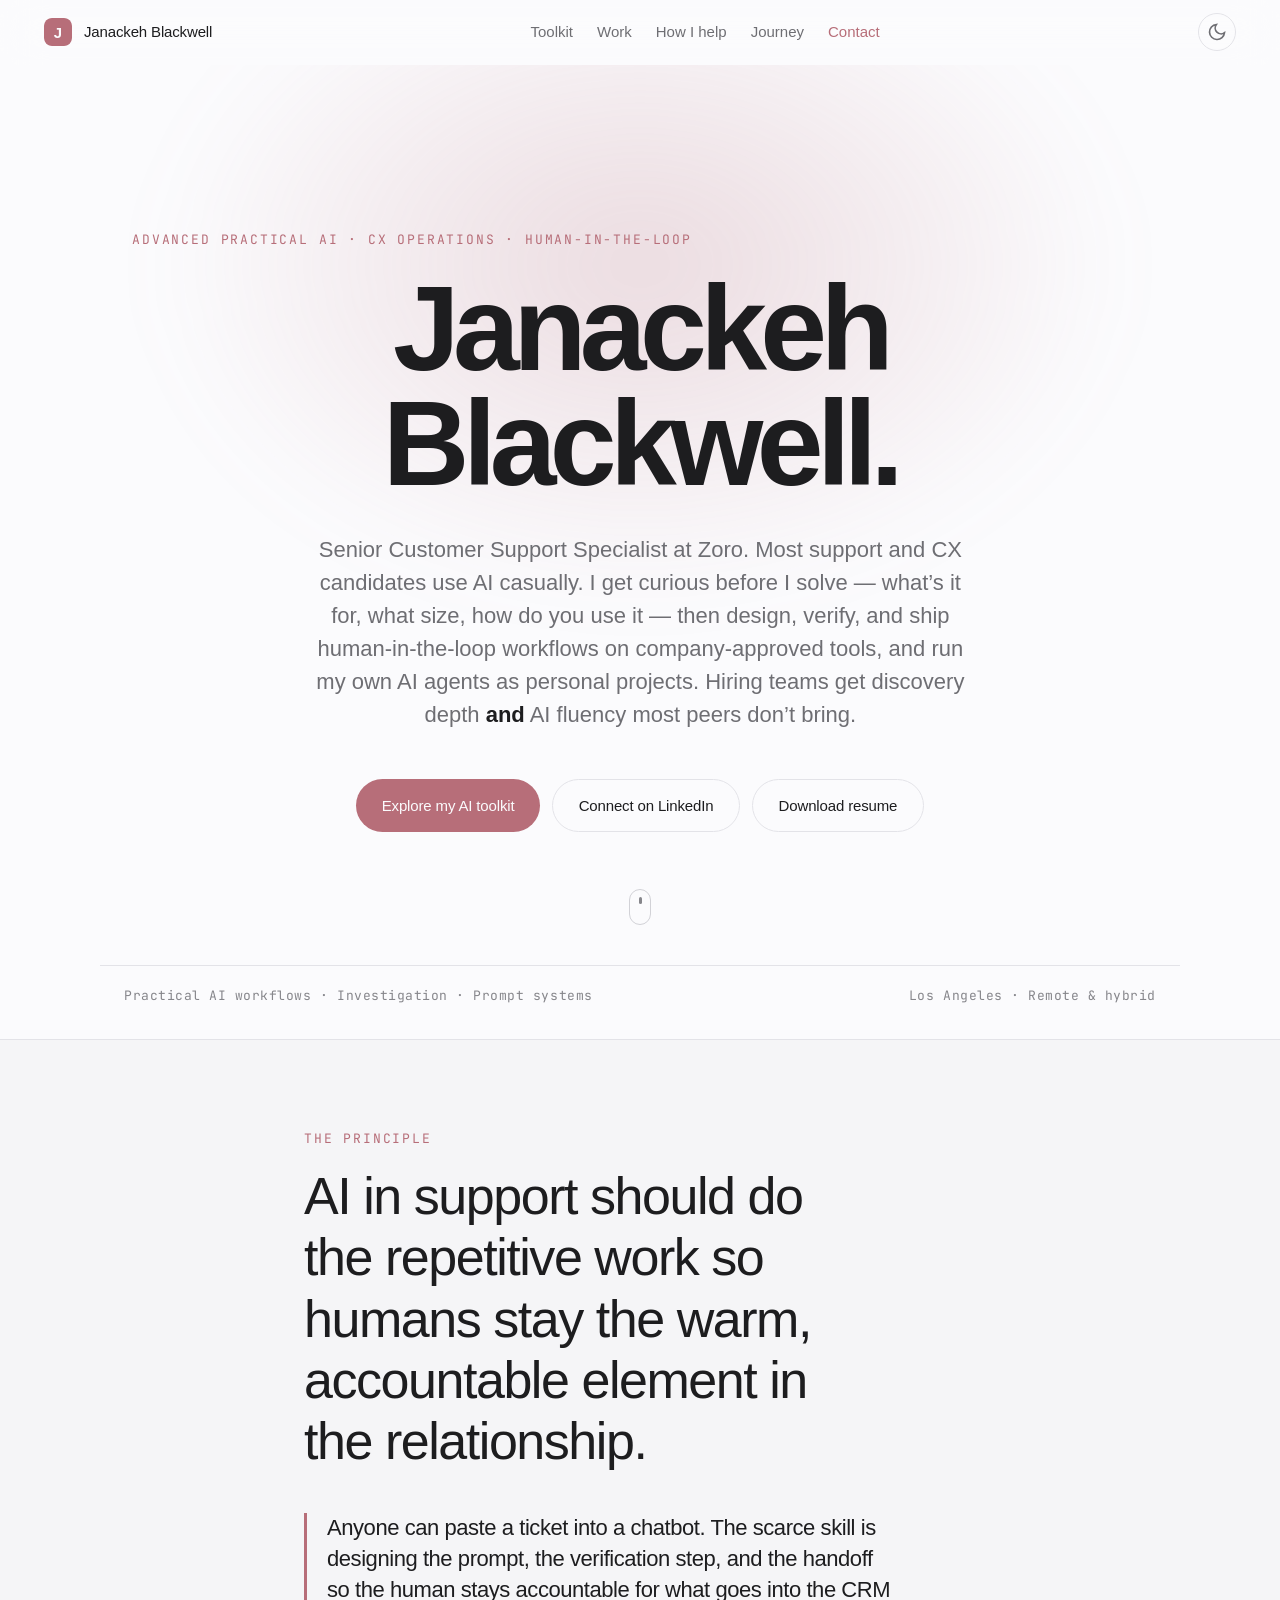
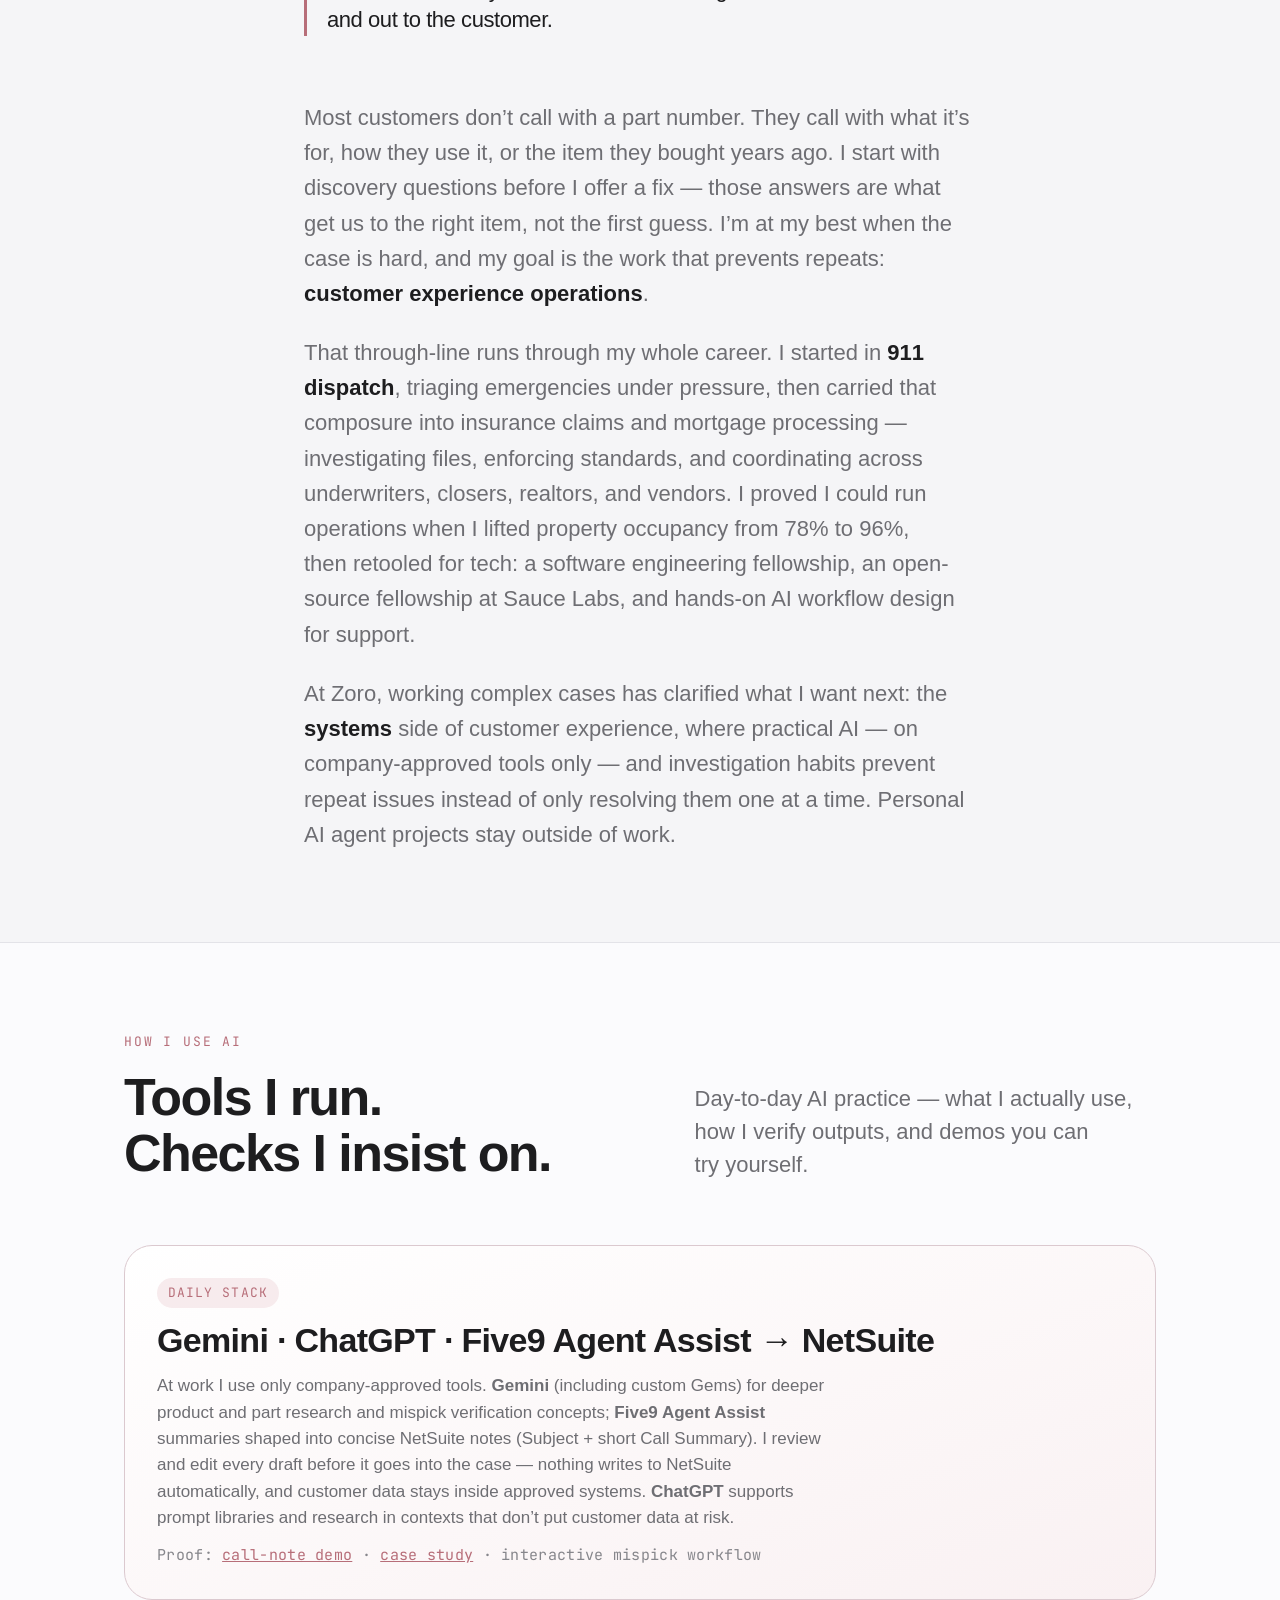
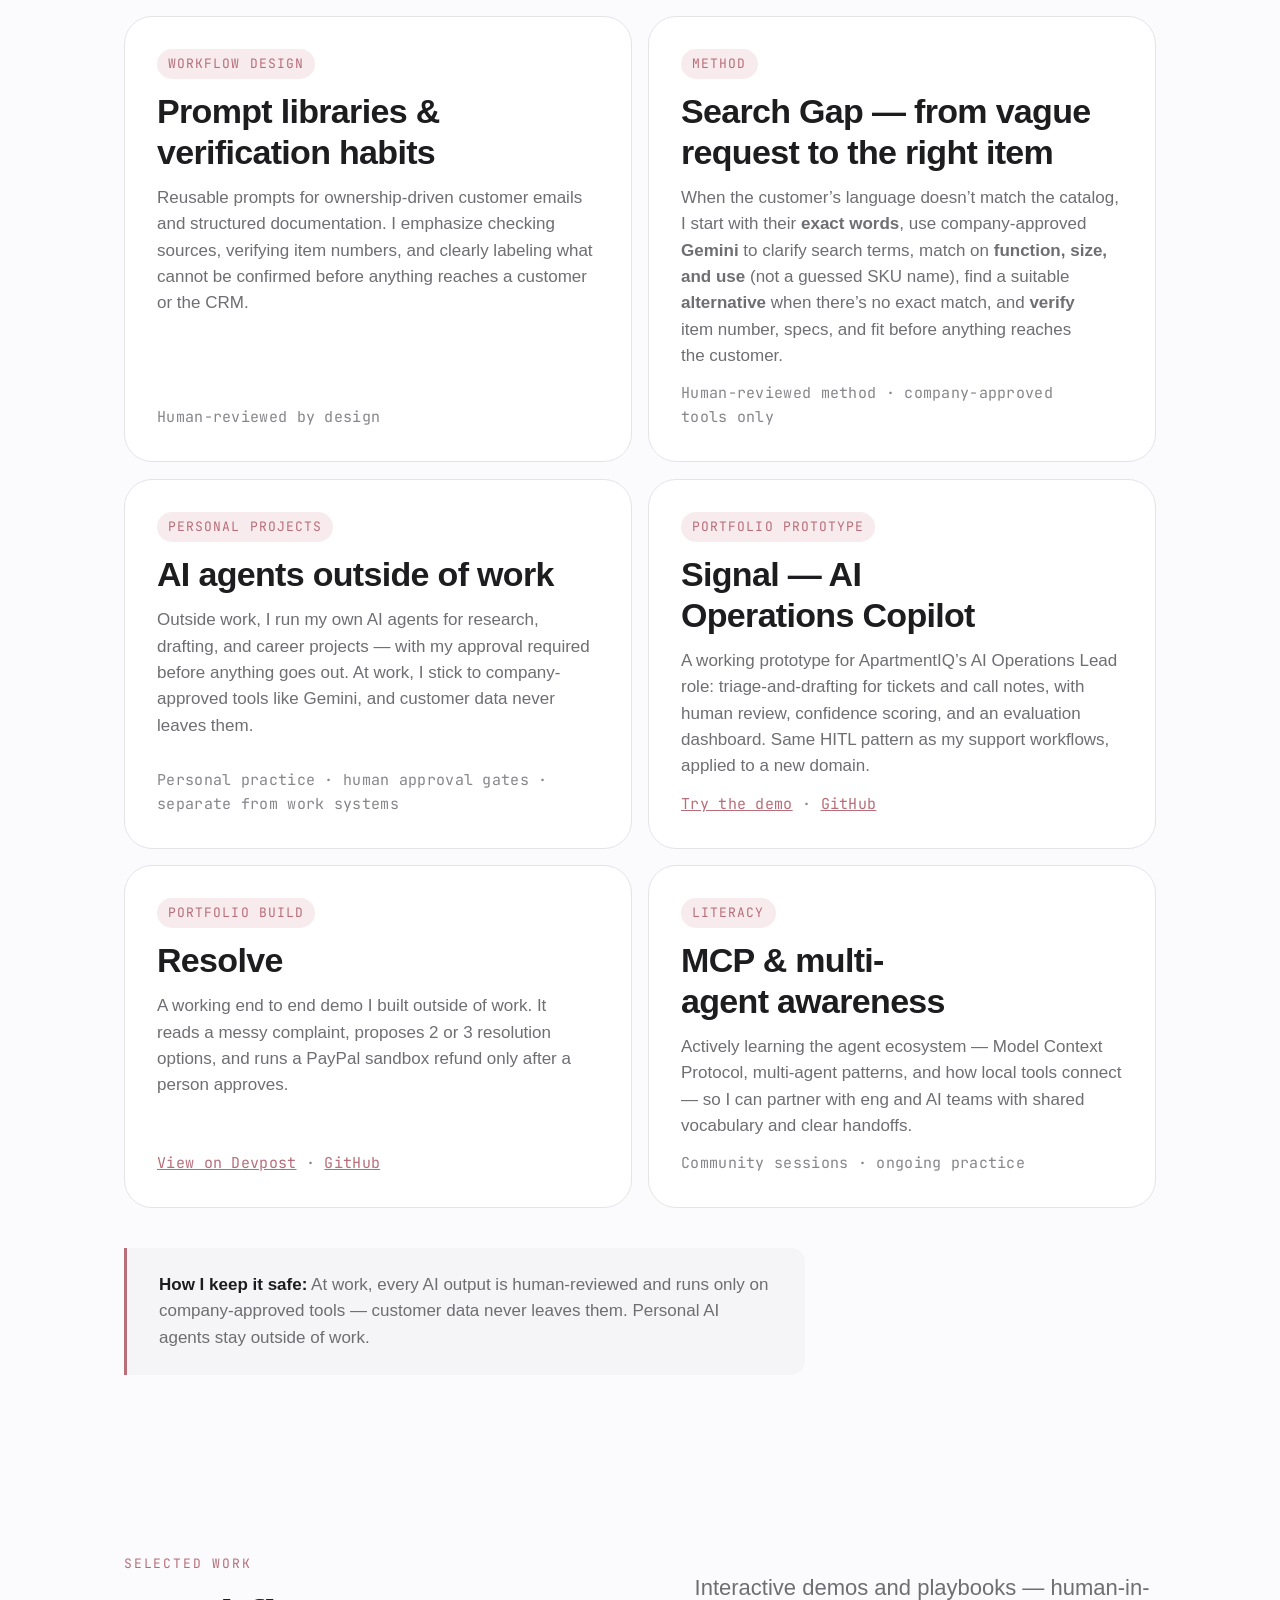
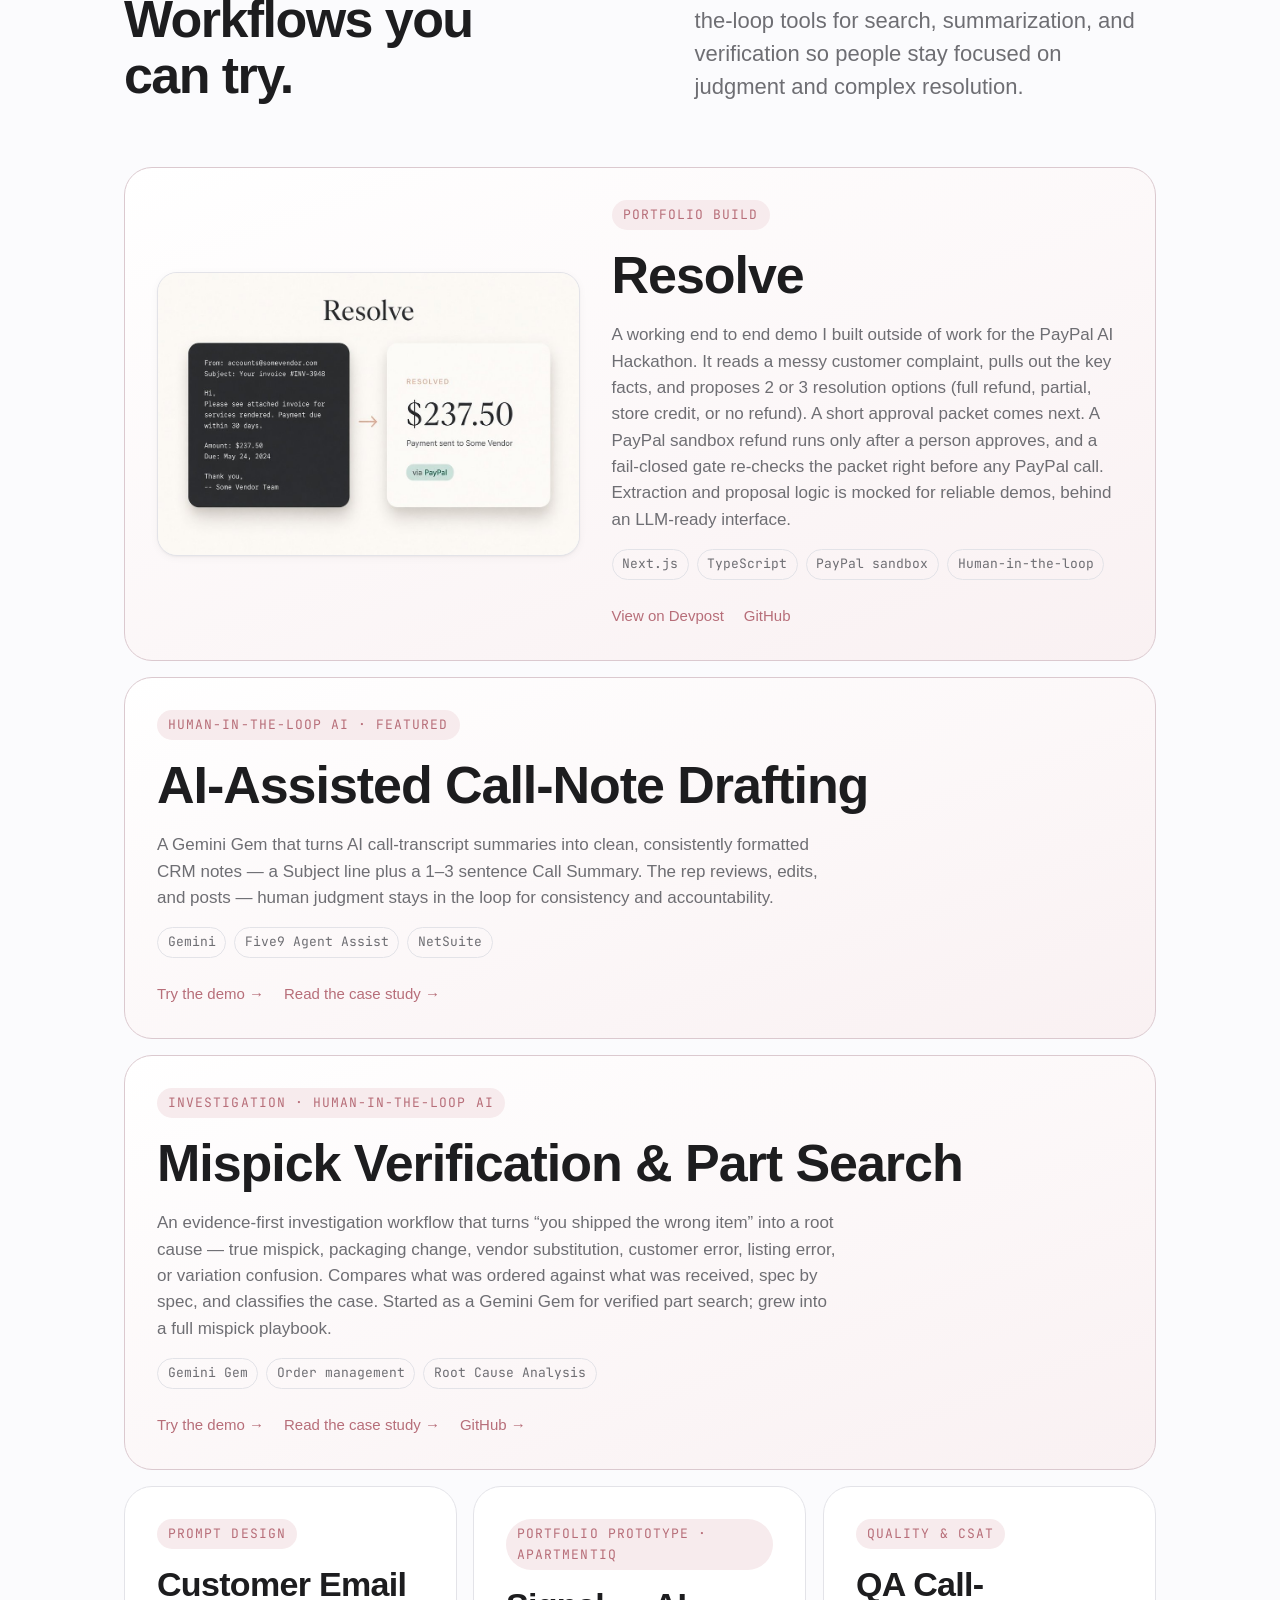
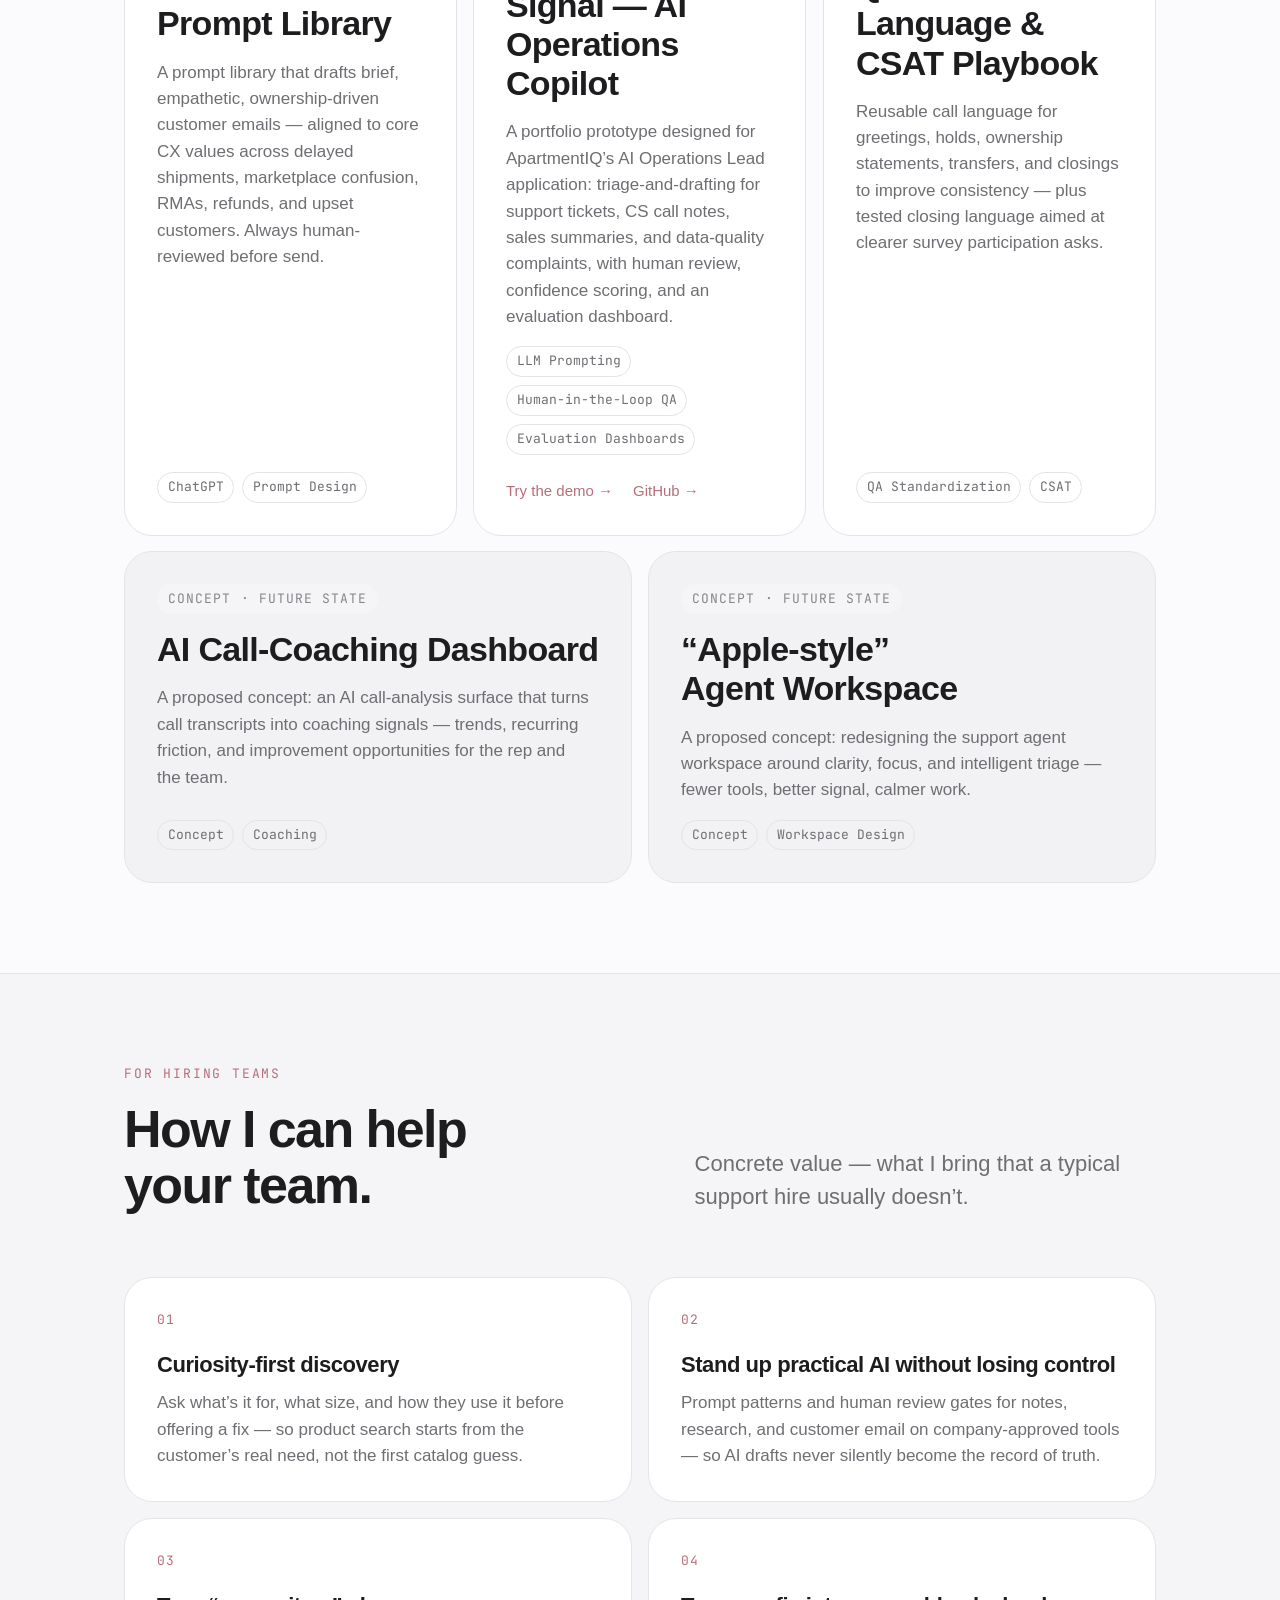
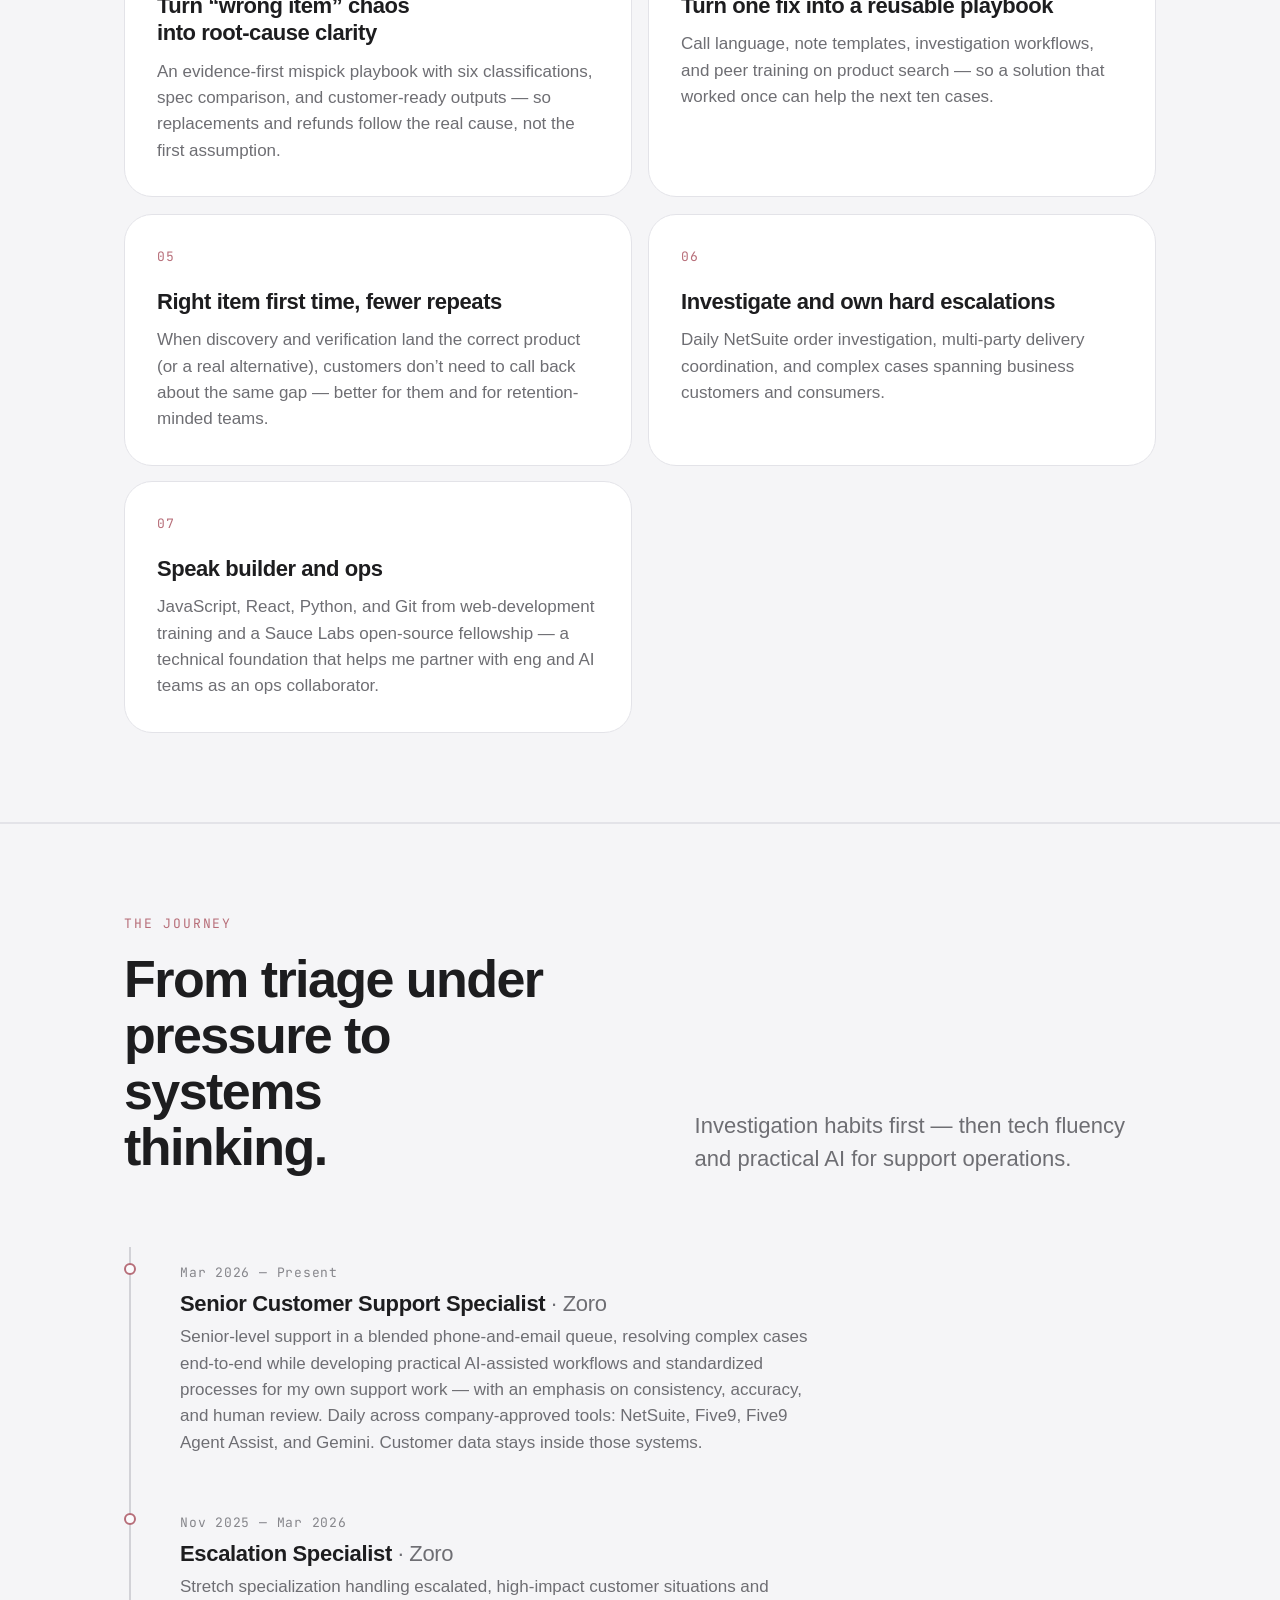
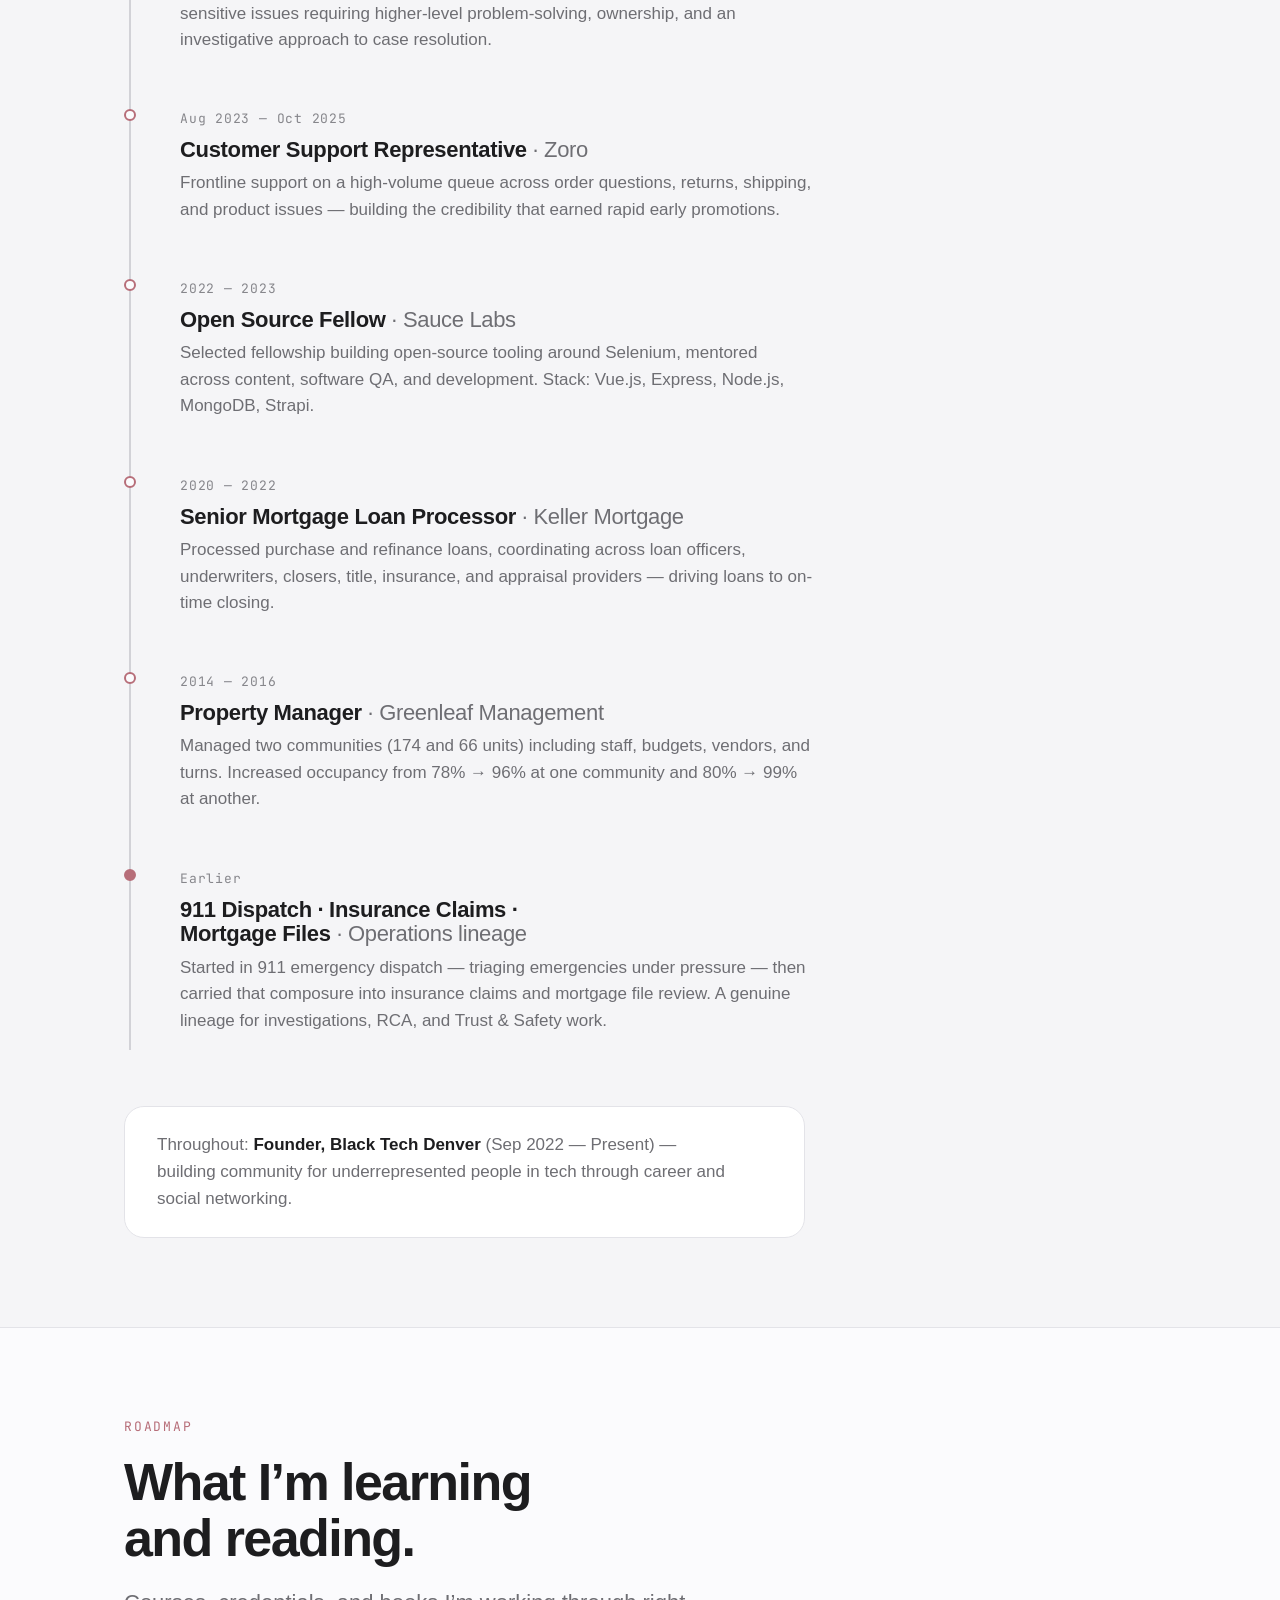
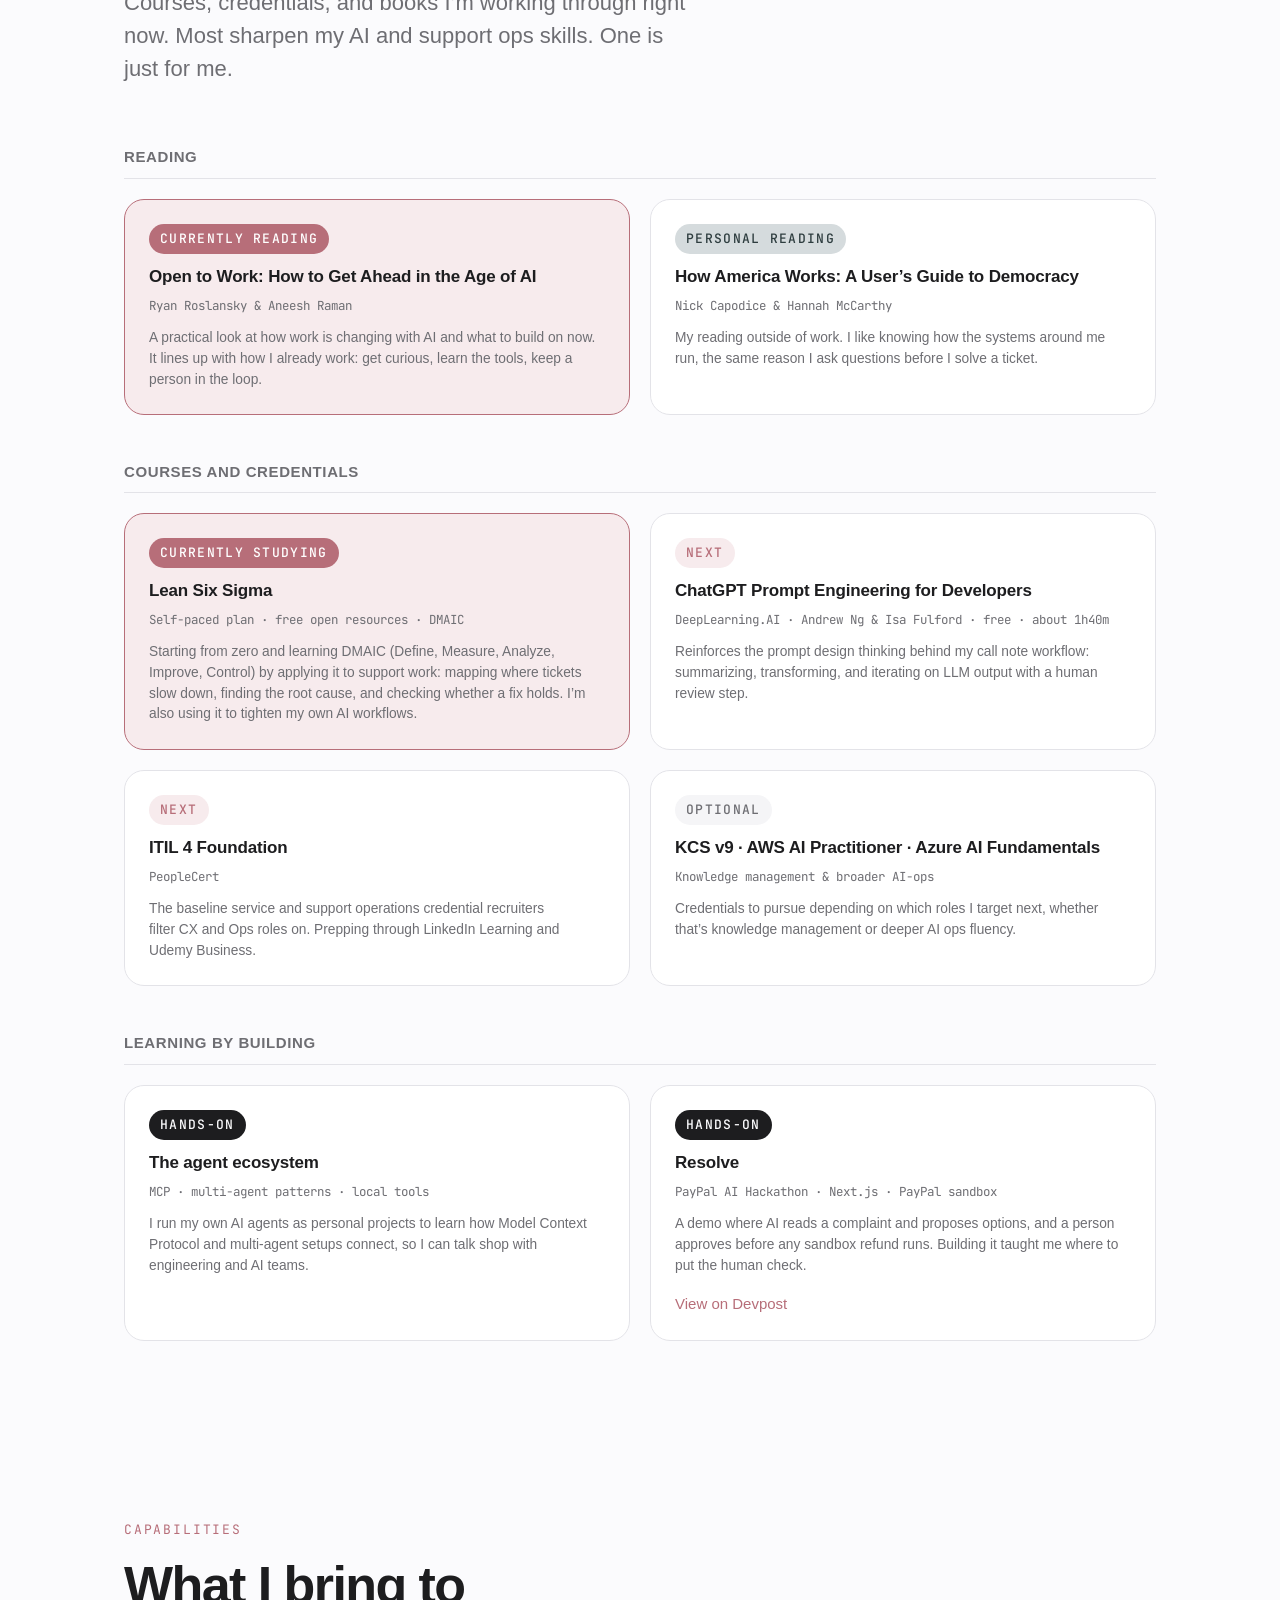
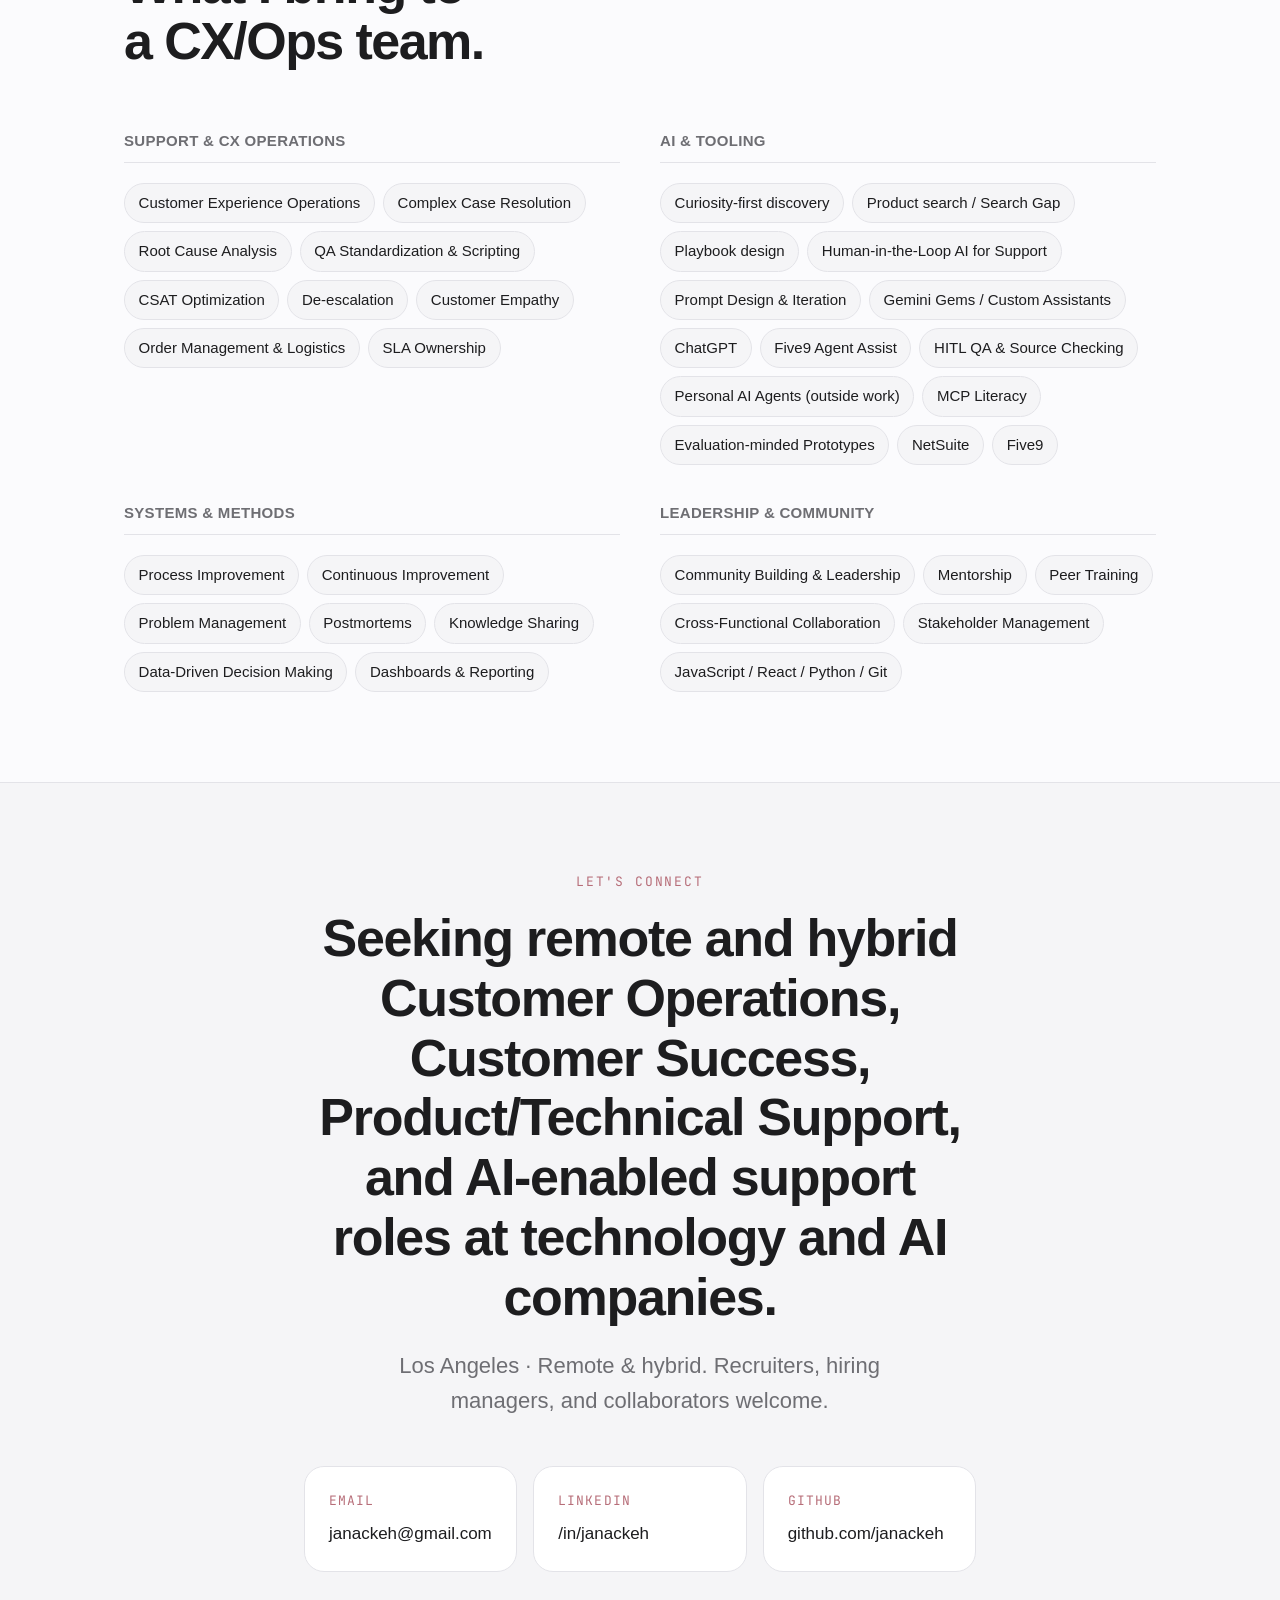
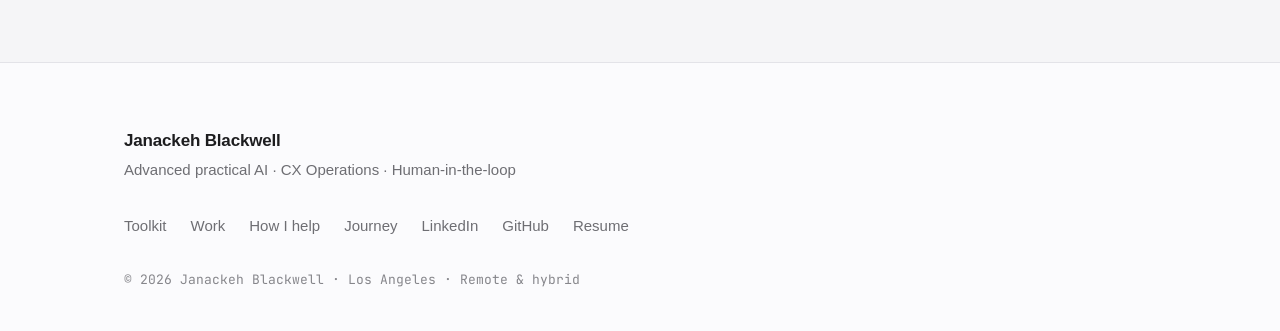
==== commit 0b34acae: "Refresh learning section with reading list" ====
--- a/index.html
+++ b/index.html
@@ -389,34 +389,75 @@
       <div class="container">
         <div class="section-head reveal">
           <p class="eyebrow">Roadmap</p>
-          <h2 id="learning-title" class="section-title">What I'm learning.</h2>
-          <p class="section-lede reveal">Credentials that back CX/Ops credibility and deepen AI-ops fluency — reinforcing practice I already use every day.</p>
-        </div>
-        <div class="certs-grid">
-          <article class="cert-card reveal" data-status="in-progress">
-            <span class="cert-status">In progress</span>
-            <h3 class="cert-name">ChatGPT Prompt Engineering for Developers</h3>
-            <p class="cert-org">DeepLearning.AI · Andrew Ng &amp; Isa Fulford · free · ~1h40m</p>
-            <p class="cert-why">Reinforces the prompt-design thinking behind my call-note workflow — summarizing, transforming, and iterating on LLM output with a human review step.</p>
-          </article>
-          <article class="cert-card reveal" data-status="next">
-            <span class="cert-status">Next</span>
-            <h3 class="cert-name">ITIL 4 Foundation</h3>
-            <p class="cert-org">PeopleCert · exam in ~6 weeks</p>
-            <p class="cert-why">The baseline service &amp; support-operations credential — the keyword recruiters filter CX/Ops roles on. Prepping via LinkedIn Learning + Udemy Business.</p>
-          </article>
-          <article class="cert-card reveal" data-status="exploring">
-            <span class="cert-status">Exploring</span>
-            <h3 class="cert-name">Lean Six Sigma Green Belt</h3>
-            <p class="cert-org">Accredited body · IASSC / ASQ</p>
-            <p class="cert-why">Process-improvement and root-cause analysis credibility for CX/Ops and RCA work.</p>
-          </article>
-          <article class="cert-card reveal" data-status="optional">
-            <span class="cert-status">Optional</span>
-            <h3 class="cert-name">KCS v9 · AWS AI Practitioner · Azure AI Fundamentals</h3>
-            <p class="cert-org">Knowledge management &amp; broader AI-ops</p>
-            <p class="cert-why">Credentials to pursue depending on which roles I target next — knowledge management, or deeper AI-ops fluency.</p>
-          </article>
+          <h2 id="learning-title" class="section-title">What I’m learning and reading.</h2>
+          <p class="section-lede">Courses, credentials, and books I’m working through right now. Most sharpen my AI and support ops skills. One is just for me.</p>
+        </div>
+
+        <div class="learning-group">
+          <h3 class="learning-group-title">Reading</h3>
+          <div class="certs-grid certs-grid-2">
+            <article class="cert-card reveal" data-status="reading">
+              <span class="cert-status">Currently reading</span>
+              <h4 class="cert-name">Open to Work: How to Get Ahead in the Age of AI</h4>
+              <p class="cert-org">Ryan Roslansky &amp; Aneesh Raman</p>
+              <p class="cert-why">A practical look at how work is changing with AI and what to build on now. It lines up with how I already work: get curious, learn the tools, keep a person in the loop.</p>
+            </article>
+            <article class="cert-card reveal" data-status="personal">
+              <span class="cert-status">Personal reading</span>
+              <h4 class="cert-name">How America Works: A User’s Guide to Democracy</h4>
+              <p class="cert-org">Nick Capodice &amp; Hannah McCarthy</p>
+              <p class="cert-why">My reading outside of work. I like knowing how the systems around me run, the same reason I ask questions before I solve a ticket.</p>
+            </article>
+          </div>
+        </div>
+
+        <div class="learning-group">
+          <h3 class="learning-group-title">Courses and credentials</h3>
+          <div class="certs-grid">
+            <article class="cert-card reveal" data-status="in-progress">
+              <span class="cert-status">Currently studying</span>
+              <h4 class="cert-name">Lean Six Sigma</h4>
+              <p class="cert-org">Self-paced plan · free open resources · DMAIC</p>
+              <p class="cert-why">Starting from zero and learning DMAIC (Define, Measure, Analyze, Improve, Control) by applying it to support work: mapping where tickets slow down, finding the root cause, and checking whether a fix holds. I’m also using it to tighten my own AI workflows.</p>
+            </article>
+            <article class="cert-card reveal" data-status="next">
+              <span class="cert-status">Next</span>
+              <h4 class="cert-name">ChatGPT Prompt Engineering for Developers</h4>
+              <p class="cert-org">DeepLearning.AI · Andrew Ng &amp; Isa Fulford · free · about 1h40m</p>
+              <p class="cert-why">Reinforces the prompt design thinking behind my call note workflow: summarizing, transforming, and iterating on LLM output with a human review step.</p>
+            </article>
+            <article class="cert-card reveal" data-status="next">
+              <span class="cert-status">Next</span>
+              <h4 class="cert-name">ITIL 4 Foundation</h4>
+              <p class="cert-org">PeopleCert</p>
+              <p class="cert-why">The baseline service and support operations credential recruiters filter CX and Ops roles on. Prepping through LinkedIn Learning and Udemy Business.</p>
+            </article>
+            <article class="cert-card reveal" data-status="optional">
+              <span class="cert-status">Optional</span>
+              <h4 class="cert-name">KCS v9 · AWS AI Practitioner · Azure AI Fundamentals</h4>
+              <p class="cert-org">Knowledge management &amp; broader AI-ops</p>
+              <p class="cert-why">Credentials to pursue depending on which roles I target next, whether that’s knowledge management or deeper AI ops fluency.</p>
+            </article>
+          </div>
+        </div>
+
+        <div class="learning-group">
+          <h3 class="learning-group-title">Learning by building</h3>
+          <div class="certs-grid certs-grid-2">
+            <article class="cert-card reveal" data-status="building">
+              <span class="cert-status">Hands-on</span>
+              <h4 class="cert-name">The agent ecosystem</h4>
+              <p class="cert-org">MCP · multi-agent patterns · local tools</p>
+              <p class="cert-why">I run my own AI agents as personal projects to learn how Model Context Protocol and multi-agent setups connect, so I can talk shop with engineering and AI teams.</p>
+            </article>
+            <article class="cert-card reveal" data-status="building">
+              <span class="cert-status">Hands-on</span>
+              <h4 class="cert-name">Resolve</h4>
+              <p class="cert-org">PayPal AI Hackathon · Next.js · PayPal sandbox</p>
+              <p class="cert-why">A demo where AI reads a complaint and proposes options, and a person approves before any sandbox refund runs. Building it taught me where to put the human check.</p>
+              <a href="https://devpost.com/software/resolve-vhe4mz" target="_blank" rel="noopener noreferrer" class="project-link">View on Devpost</a>
+            </article>
+          </div>
         </div>
       </div>
     </section>
--- a/style.css
+++ b/style.css
@@ -570,10 +570,29 @@
 }
 
 /* ---------- Learning & Certifications ---------- */
+.learning .section-title {
+  max-width: 24ch;
+}
+.learning-group + .learning-group {
+  margin-top: var(--space-12);
+}
+.learning-group-title {
+  font-size: var(--text-sm);
+  font-weight: 600;
+  letter-spacing: 0.04em;
+  text-transform: uppercase;
+  color: var(--color-text-muted);
+  margin-bottom: var(--space-5);
+  padding-bottom: var(--space-3);
+  border-bottom: 1px solid var(--color-border);
+}
 .certs-grid {
   display: grid;
-  grid-template-columns: repeat(4, 1fr);
+  grid-template-columns: repeat(2, 1fr);
   gap: var(--space-5);
+}
+.certs-grid-2 {
+  grid-template-columns: repeat(2, 1fr);
 }
 .cert-card {
   display: flex;
@@ -589,7 +608,8 @@
   border-color: var(--color-primary);
   box-shadow: var(--shadow-sm);
 }
-.cert-card[data-status="in-progress"] {
+.cert-card[data-status="in-progress"],
+.cert-card[data-status="reading"] {
   border-color: var(--color-primary);
   background: var(--color-primary-soft);
 }
@@ -606,7 +626,8 @@
   color: var(--color-text-muted);
   margin-bottom: var(--space-3);
 }
-.cert-card[data-status="in-progress"] .cert-status {
+.cert-card[data-status="in-progress"] .cert-status,
+.cert-card[data-status="reading"] .cert-status {
   background: var(--color-primary);
   color: #ffffff;
 }
@@ -614,6 +635,14 @@
   background: var(--color-primary-soft);
   color: var(--color-primary);
 }
+.cert-card[data-status="personal"] .cert-status {
+  background: color-mix(in oklab, #4a6d70 18%, var(--color-surface-2));
+  color: color-mix(in oklab, #3f5f62 50%, var(--color-text));
+}
+.cert-card[data-status="building"] .cert-status {
+  background: var(--color-text);
+  color: var(--color-bg);
+}
 .cert-name {
   font-size: var(--text-base);
   font-weight: 600;
@@ -632,11 +661,14 @@
   color: var(--color-text-muted);
   line-height: 1.5;
 }
-@media (max-width: 980px) {
-  .certs-grid { grid-template-columns: repeat(2, 1fr); }
+.cert-card .project-link {
+  margin-top: auto;
+  padding-top: var(--space-4);
+  align-self: flex-start;
 }
 @media (max-width: 540px) {
-  .certs-grid { grid-template-columns: 1fr; }
+  .certs-grid,
+  .certs-grid-2 { grid-template-columns: 1fr; }
 }
 
 /* ---------- Skills ---------- */
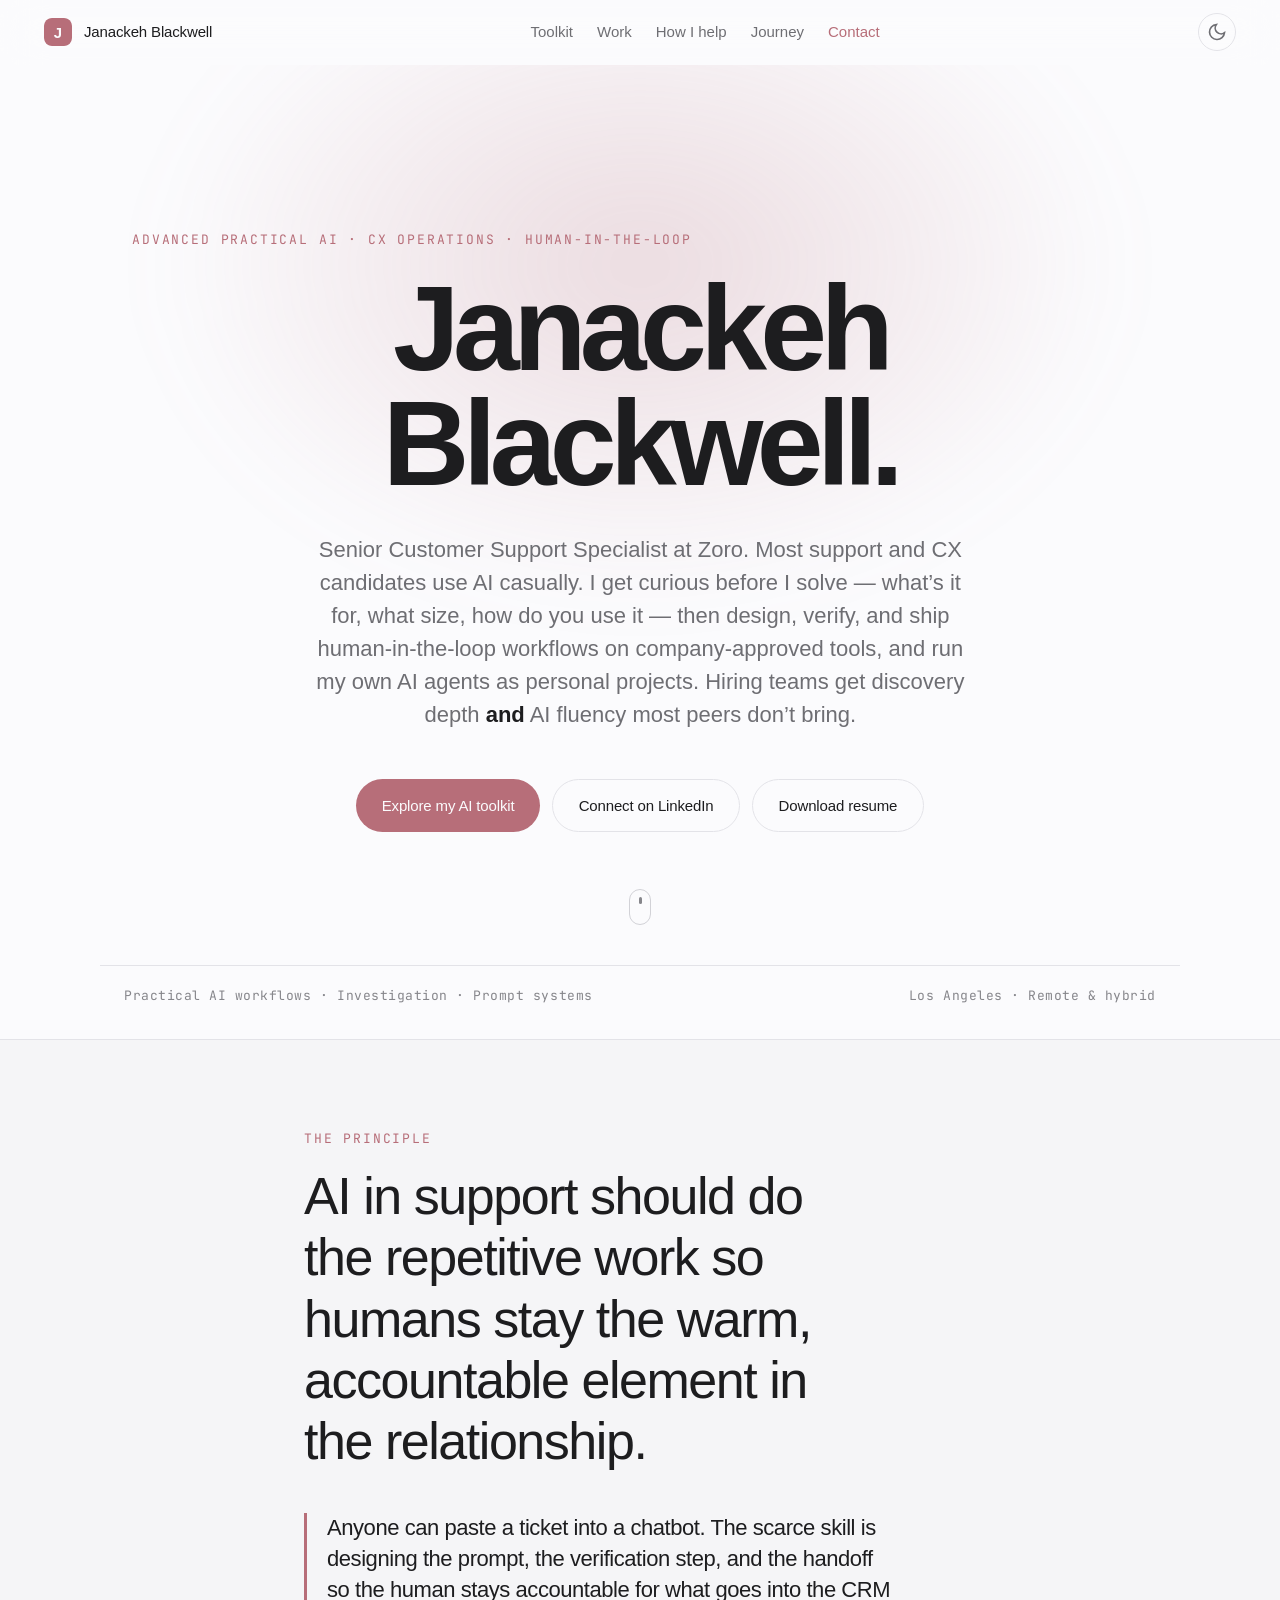
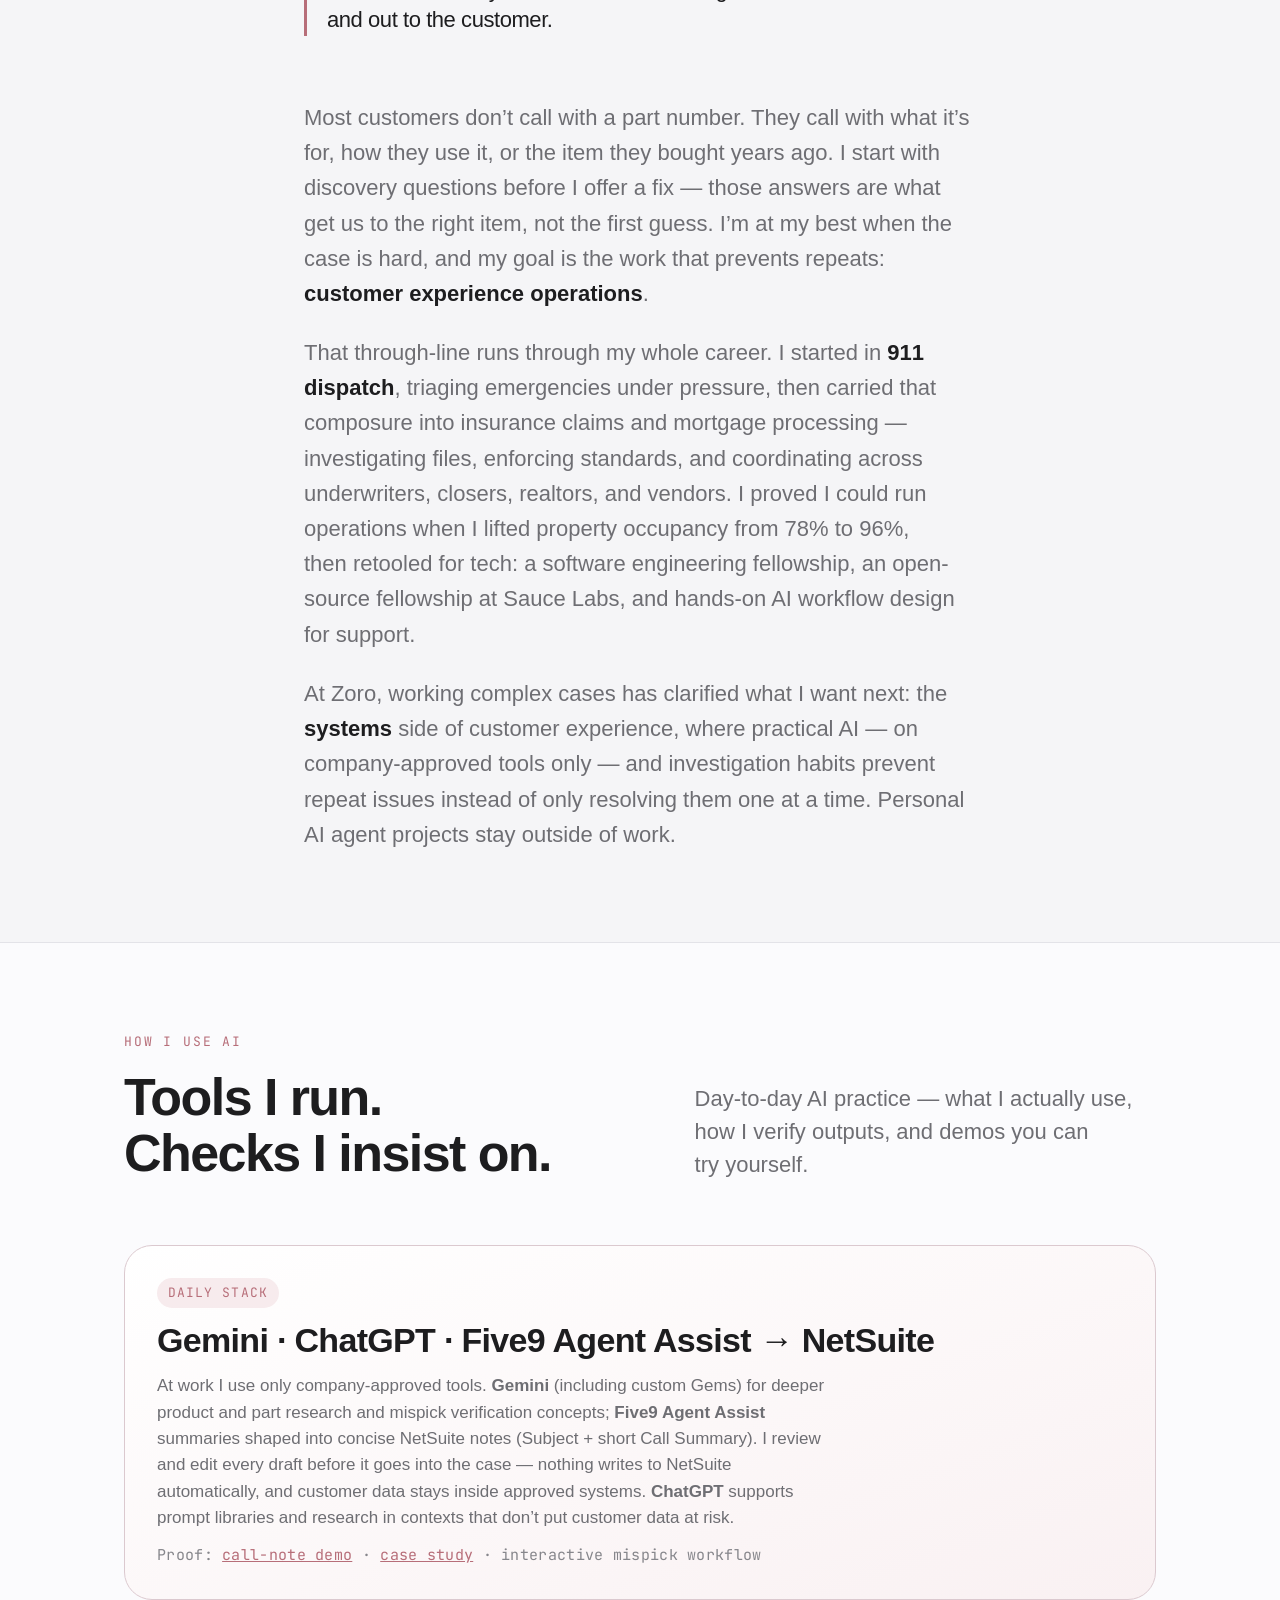
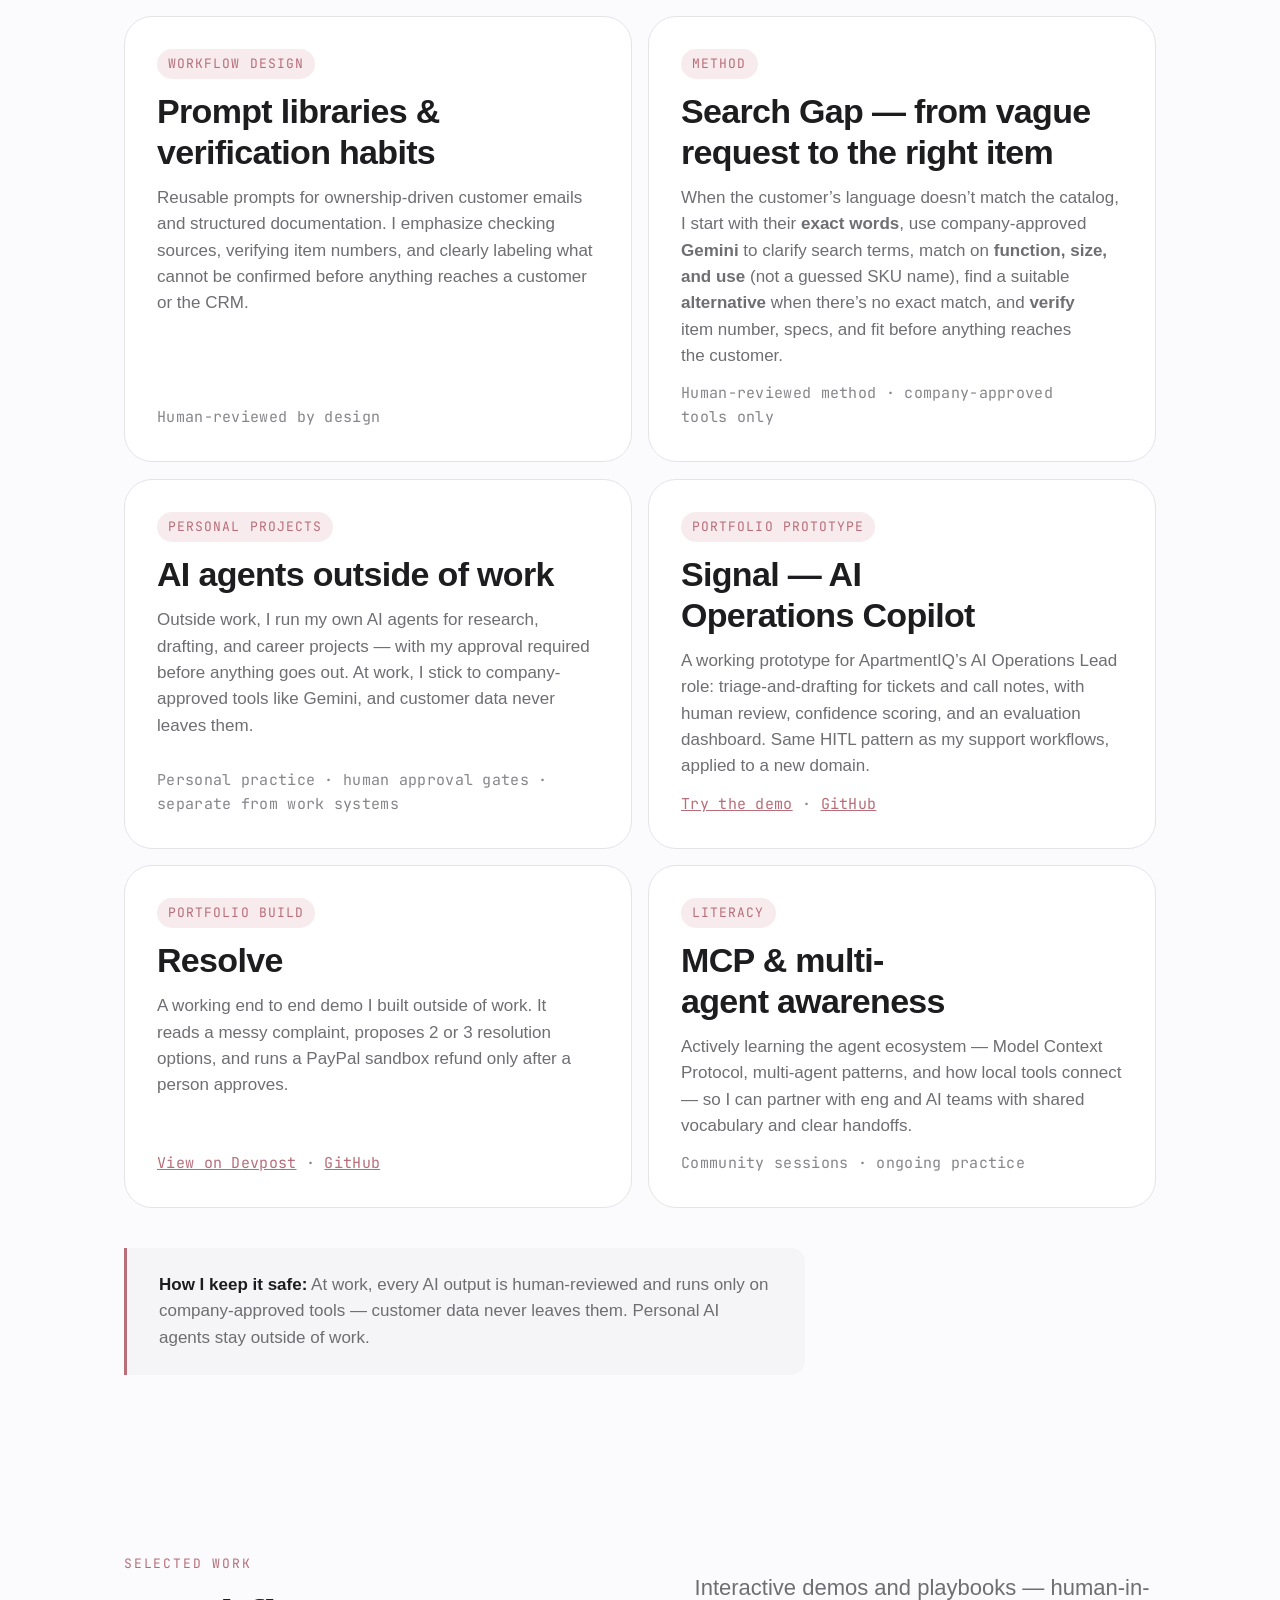
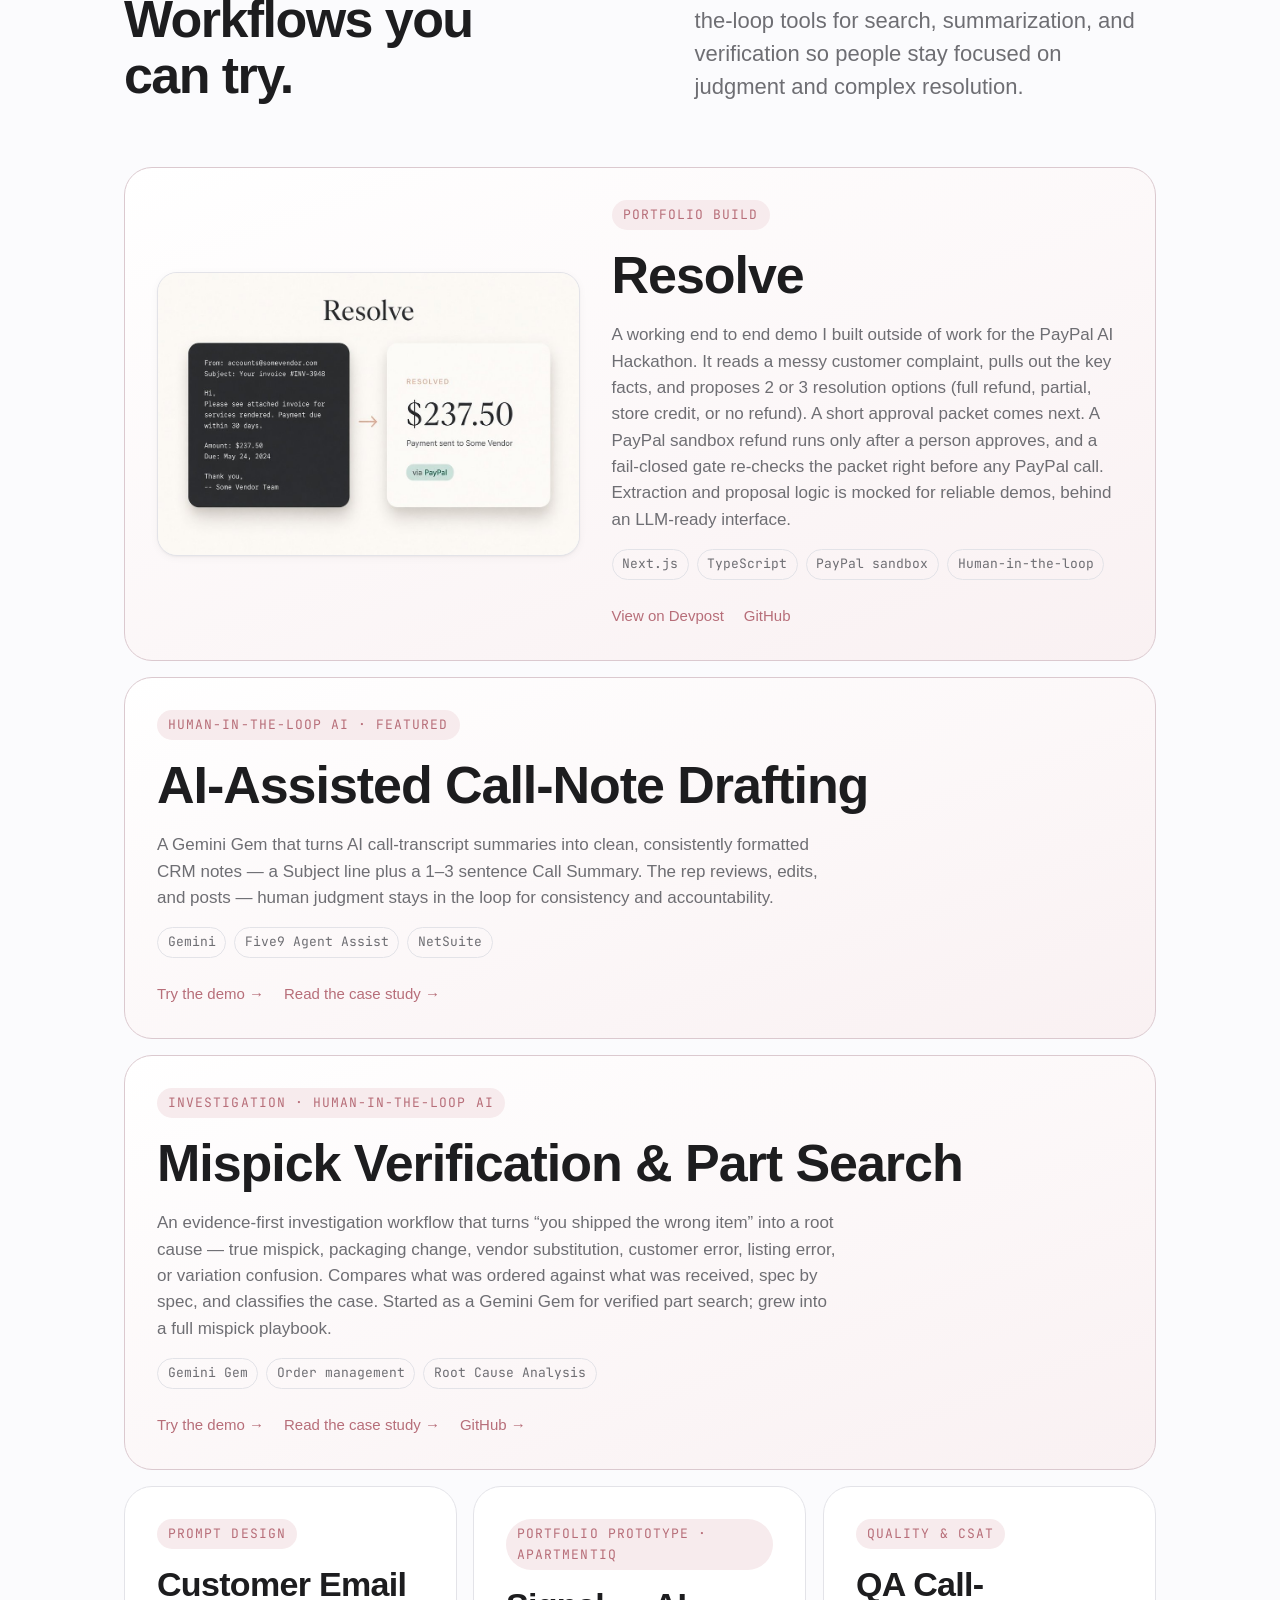
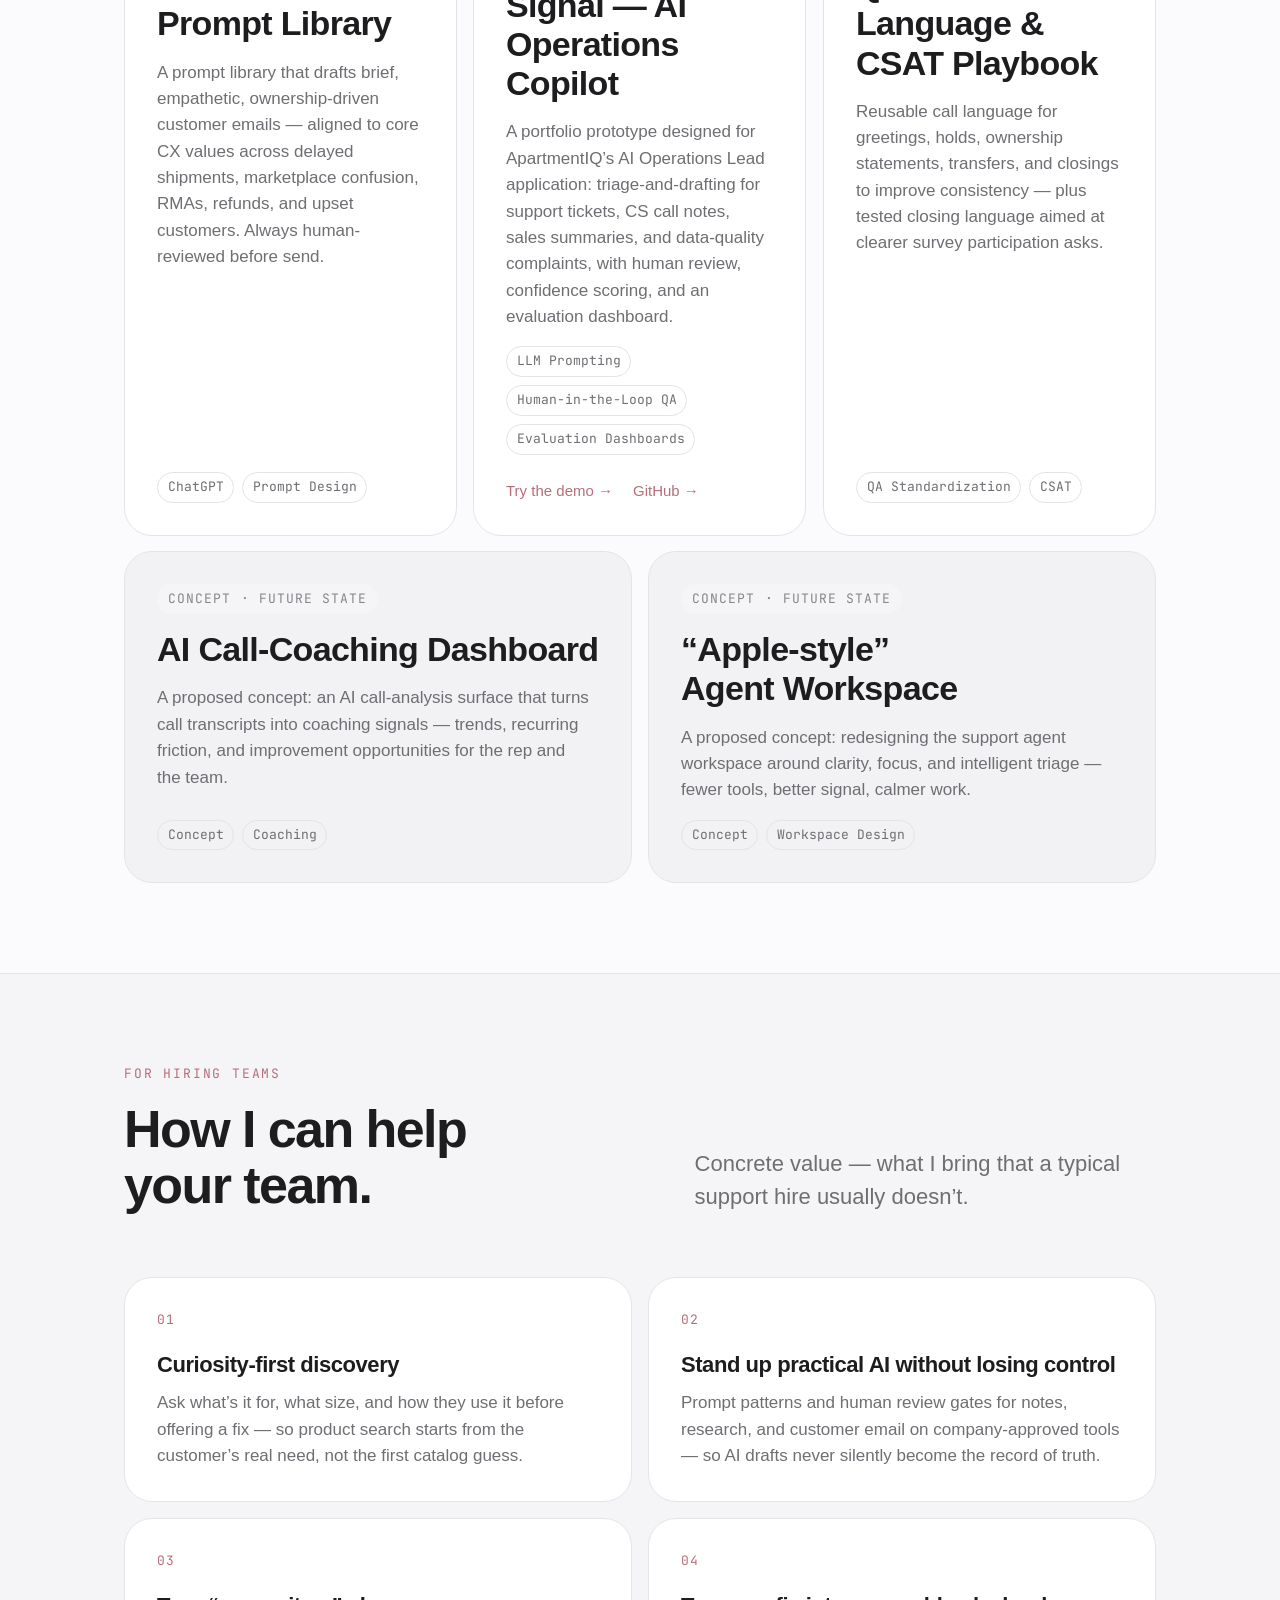
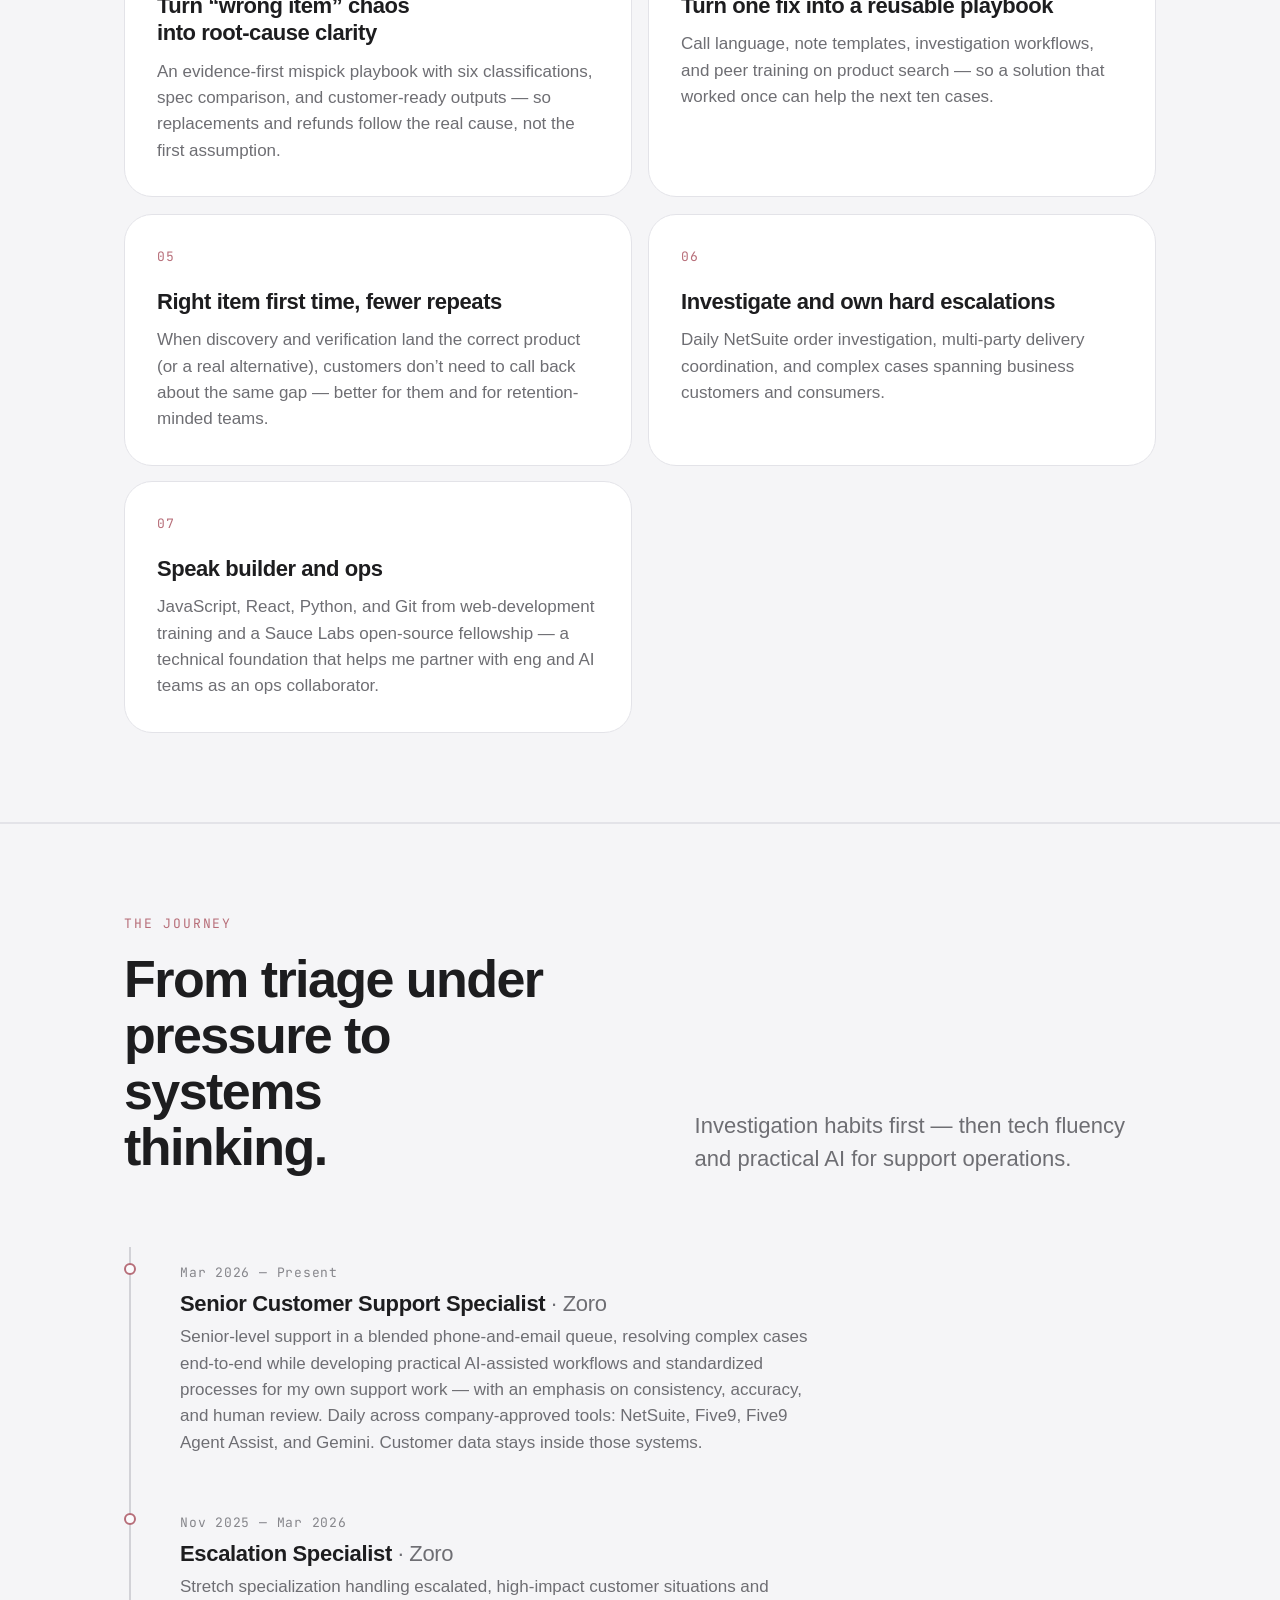
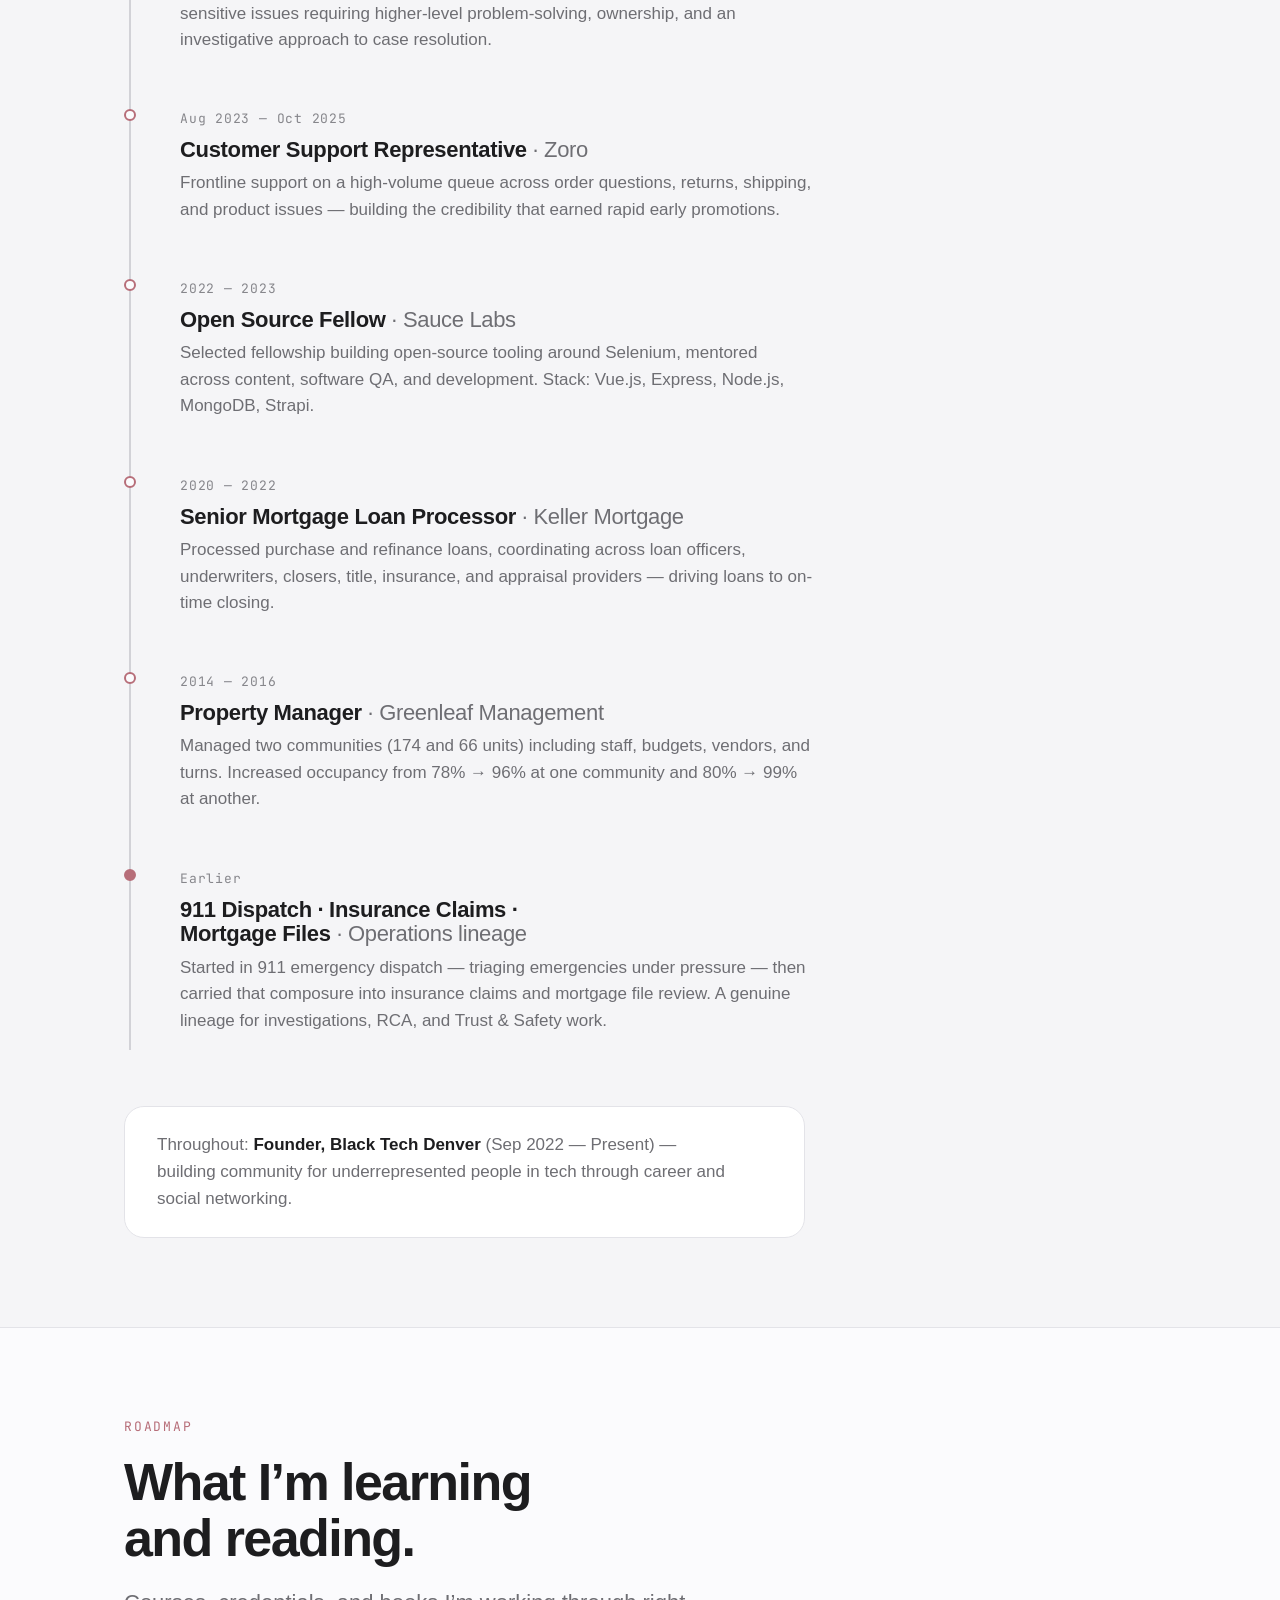
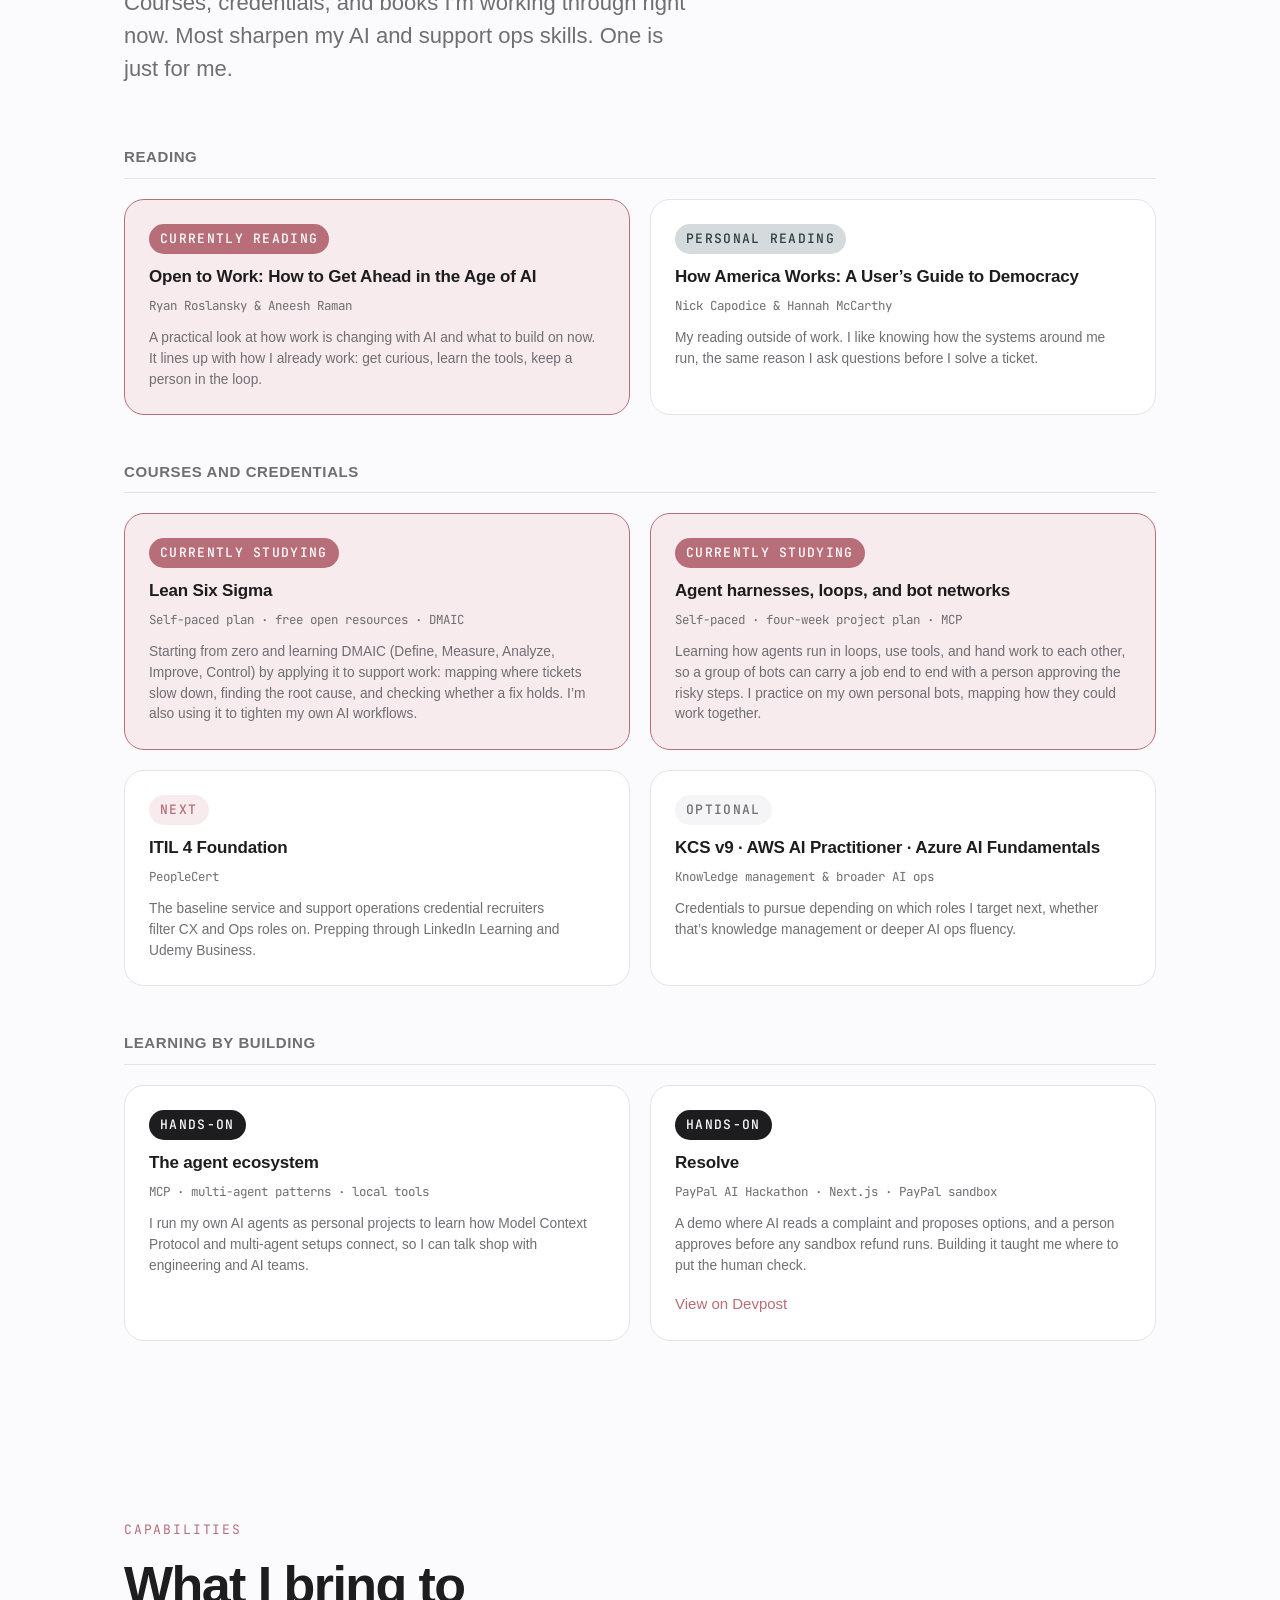
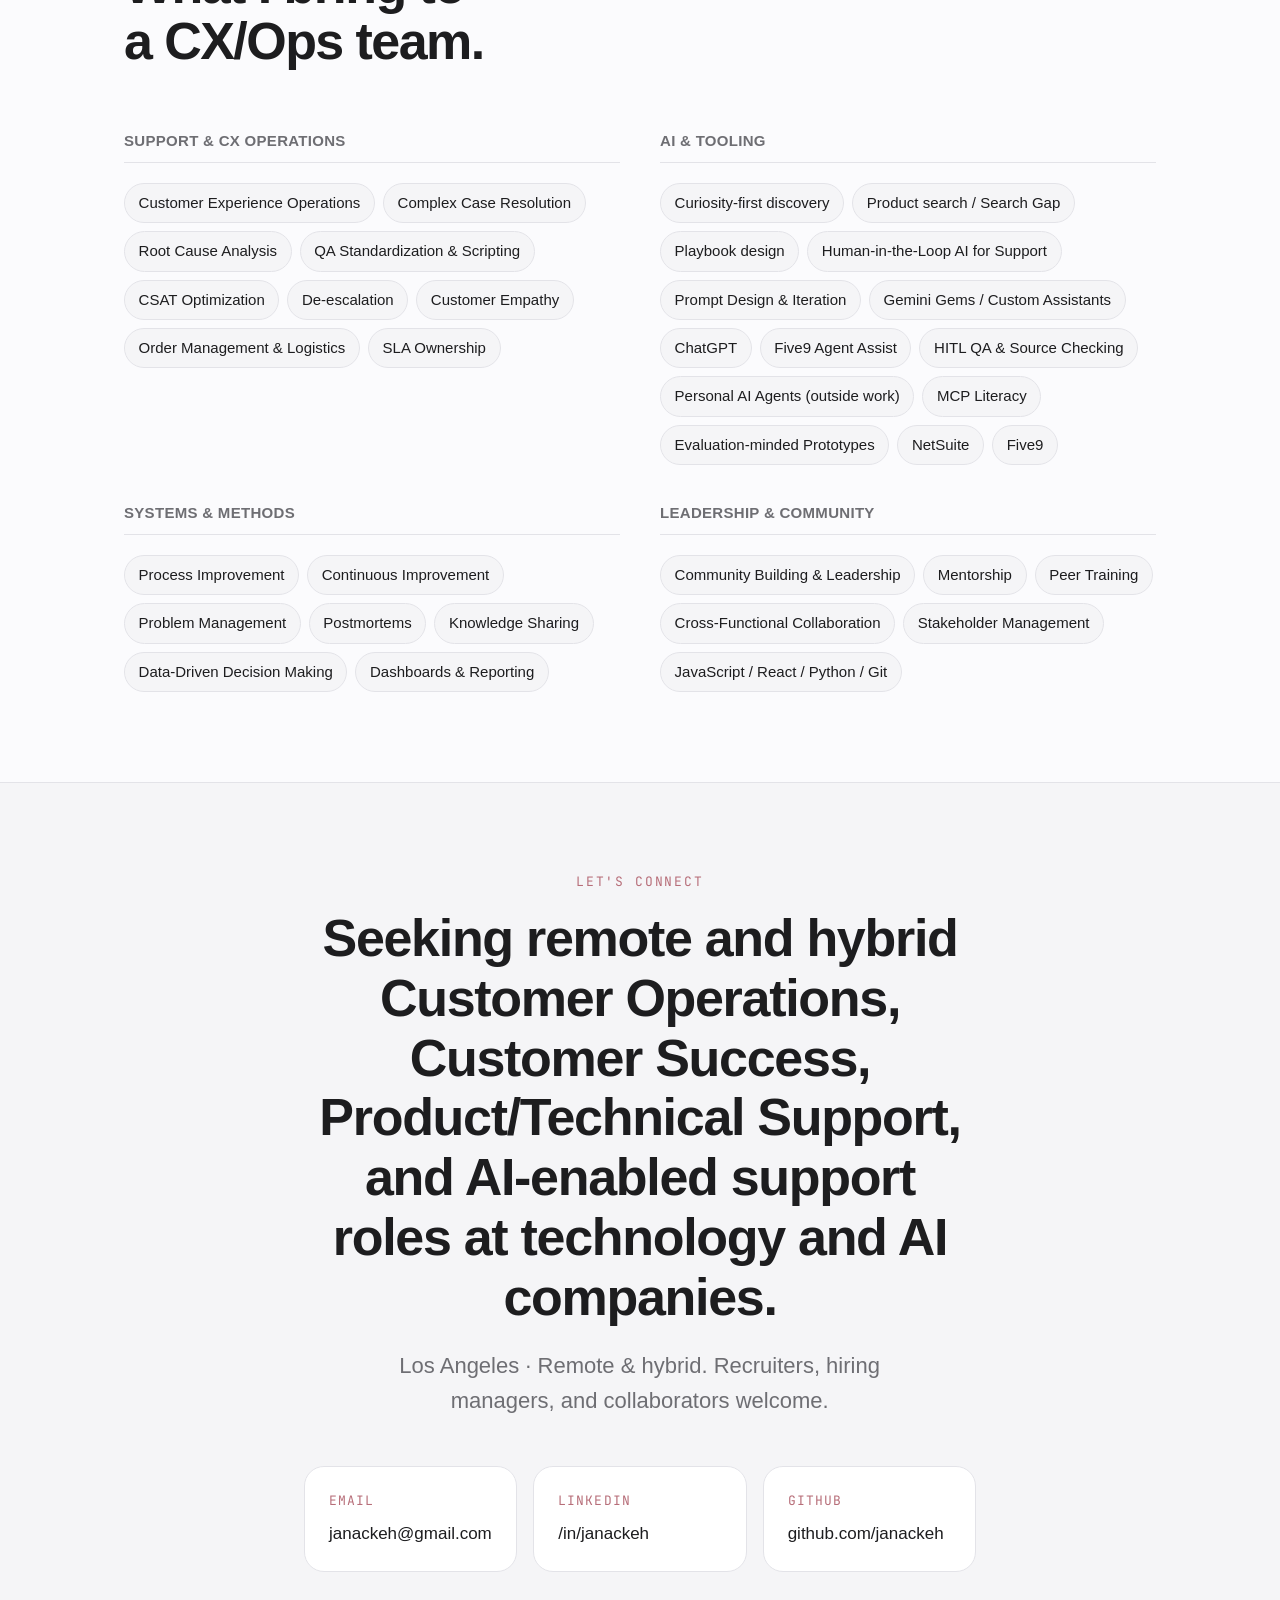
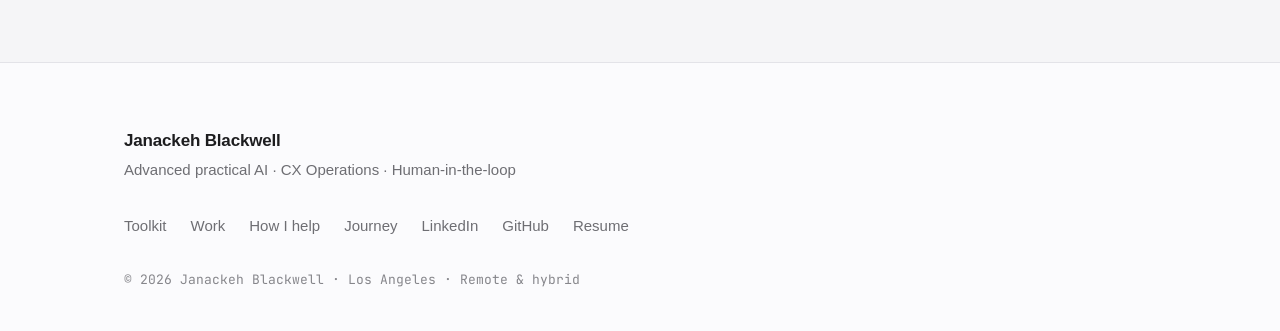
==== commit 6a8f2f2e: "Learning: swap Prompt Engineering for agent harnesses study" ====
--- a/index.html
+++ b/index.html
@@ -420,11 +420,11 @@
               <p class="cert-org">Self-paced plan · free open resources · DMAIC</p>
               <p class="cert-why">Starting from zero and learning DMAIC (Define, Measure, Analyze, Improve, Control) by applying it to support work: mapping where tickets slow down, finding the root cause, and checking whether a fix holds. I’m also using it to tighten my own AI workflows.</p>
             </article>
-            <article class="cert-card reveal" data-status="next">
-              <span class="cert-status">Next</span>
-              <h4 class="cert-name">ChatGPT Prompt Engineering for Developers</h4>
-              <p class="cert-org">DeepLearning.AI · Andrew Ng &amp; Isa Fulford · free · about 1h40m</p>
-              <p class="cert-why">Reinforces the prompt design thinking behind my call note workflow: summarizing, transforming, and iterating on LLM output with a human review step.</p>
+            <article class="cert-card reveal" data-status="in-progress">
+              <span class="cert-status">Currently studying</span>
+              <h4 class="cert-name">Agent harnesses, loops, and bot networks</h4>
+              <p class="cert-org">Self-paced · four-week project plan · MCP</p>
+              <p class="cert-why">Learning how agents run in loops, use tools, and hand work to each other, so a group of bots can carry a job end to end with a person approving the risky steps. I practice on my own personal bots, mapping how they could work together.</p>
             </article>
             <article class="cert-card reveal" data-status="next">
               <span class="cert-status">Next</span>
@@ -435,7 +435,7 @@
             <article class="cert-card reveal" data-status="optional">
               <span class="cert-status">Optional</span>
               <h4 class="cert-name">KCS v9 · AWS AI Practitioner · Azure AI Fundamentals</h4>
-              <p class="cert-org">Knowledge management &amp; broader AI-ops</p>
+              <p class="cert-org">Knowledge management &amp; broader AI ops</p>
               <p class="cert-why">Credentials to pursue depending on which roles I target next, whether that’s knowledge management or deeper AI ops fluency.</p>
             </article>
           </div>
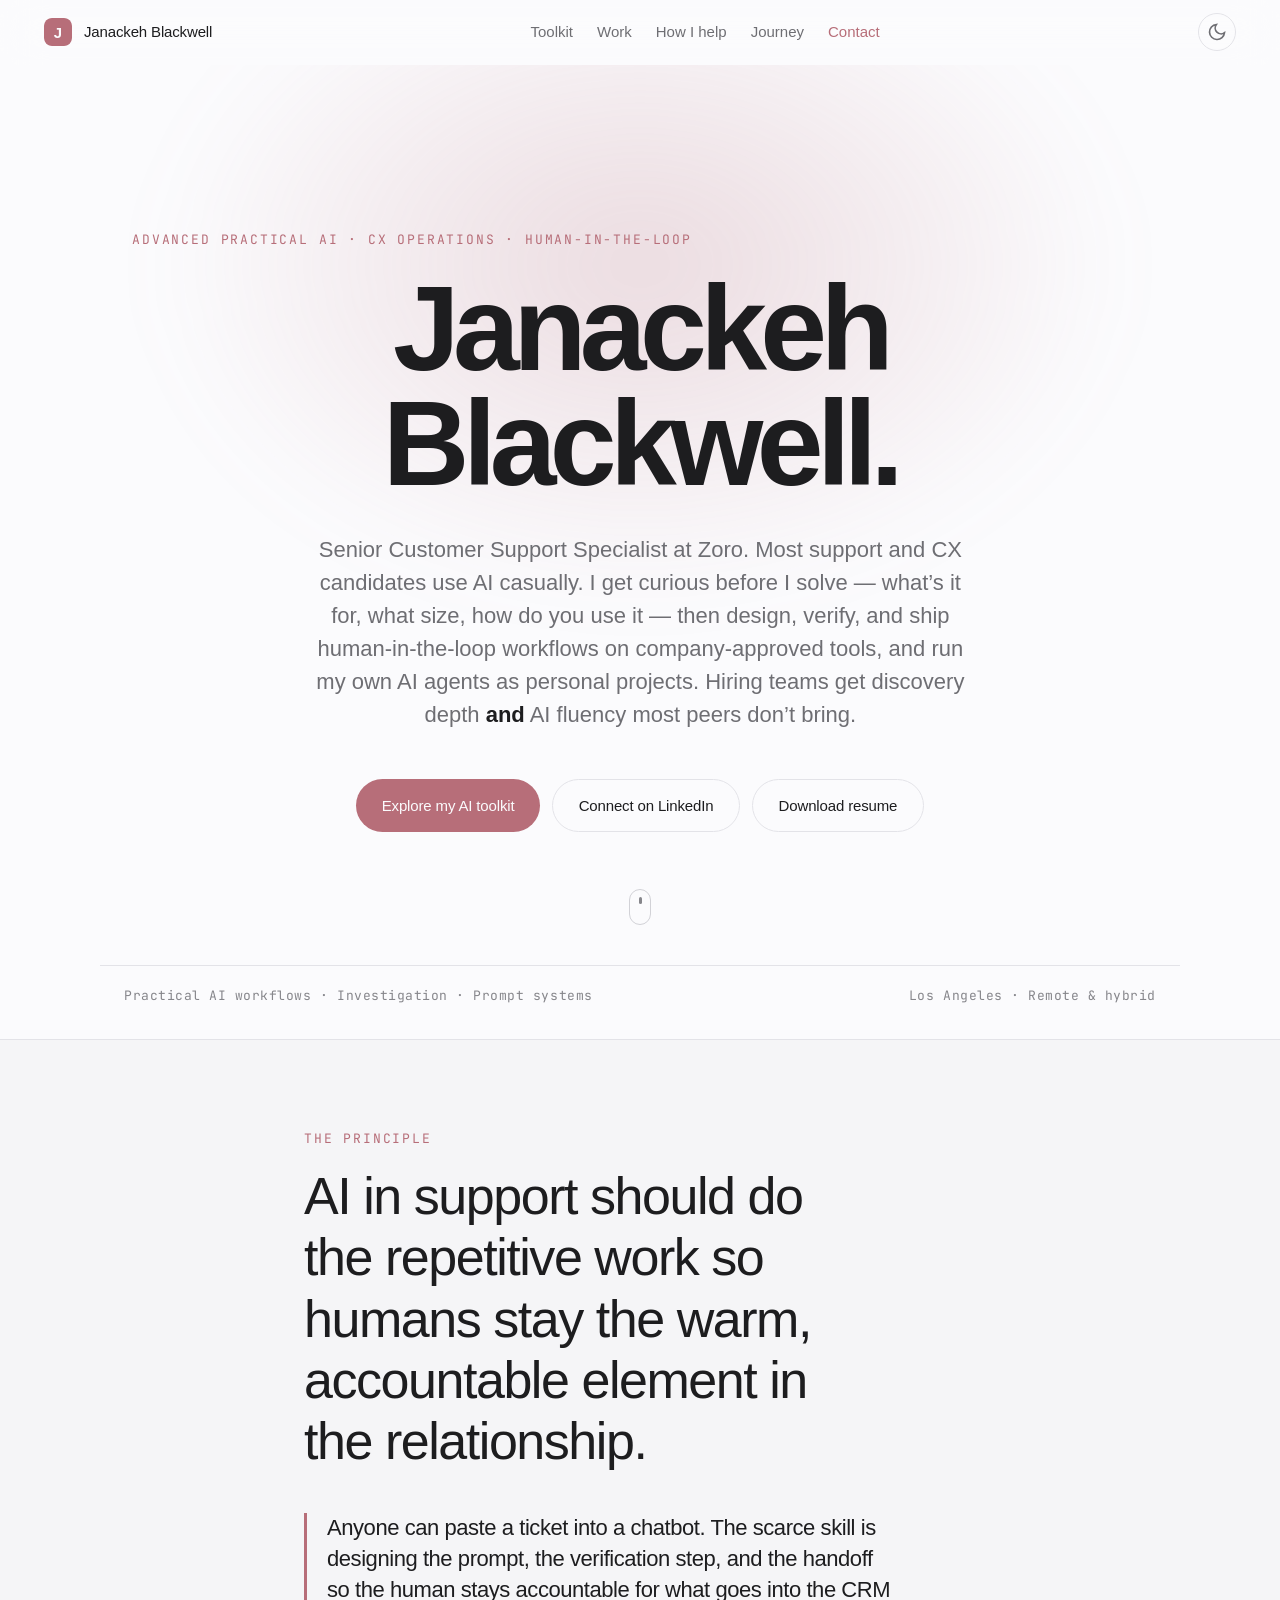
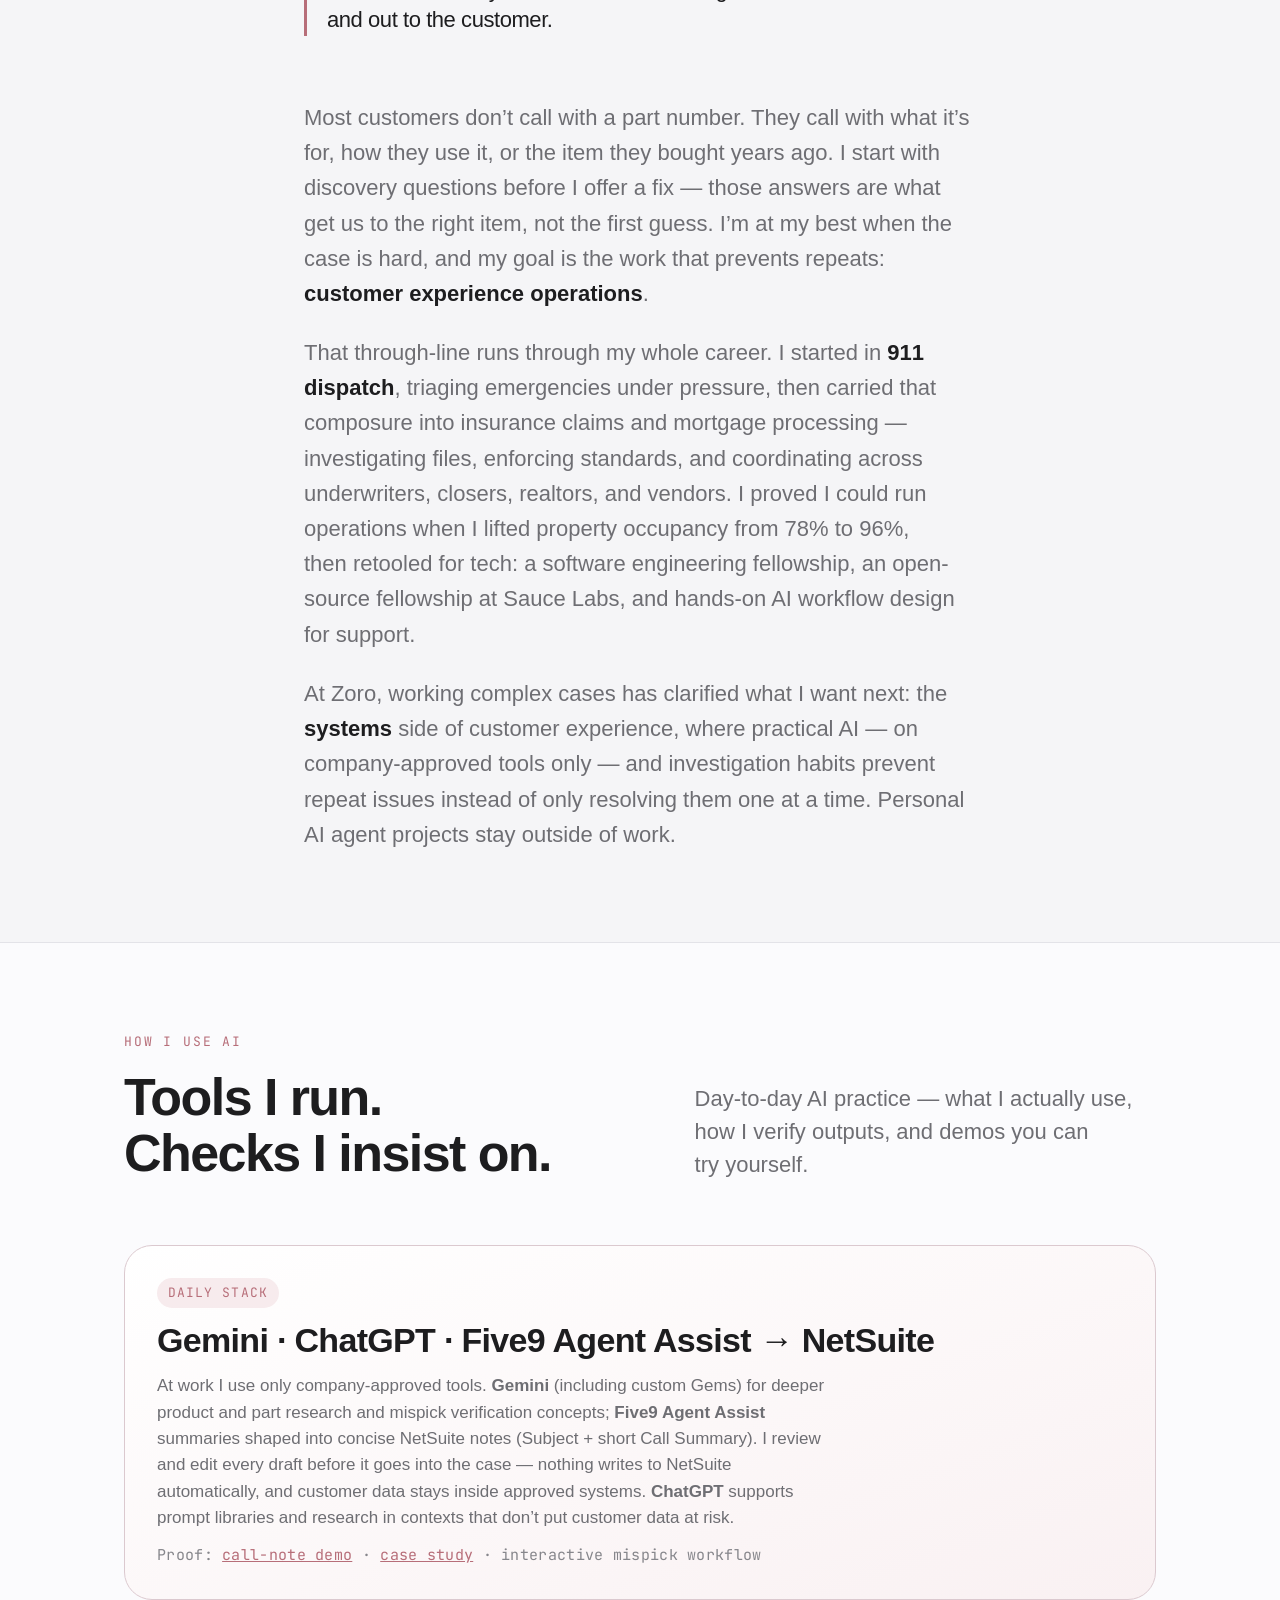
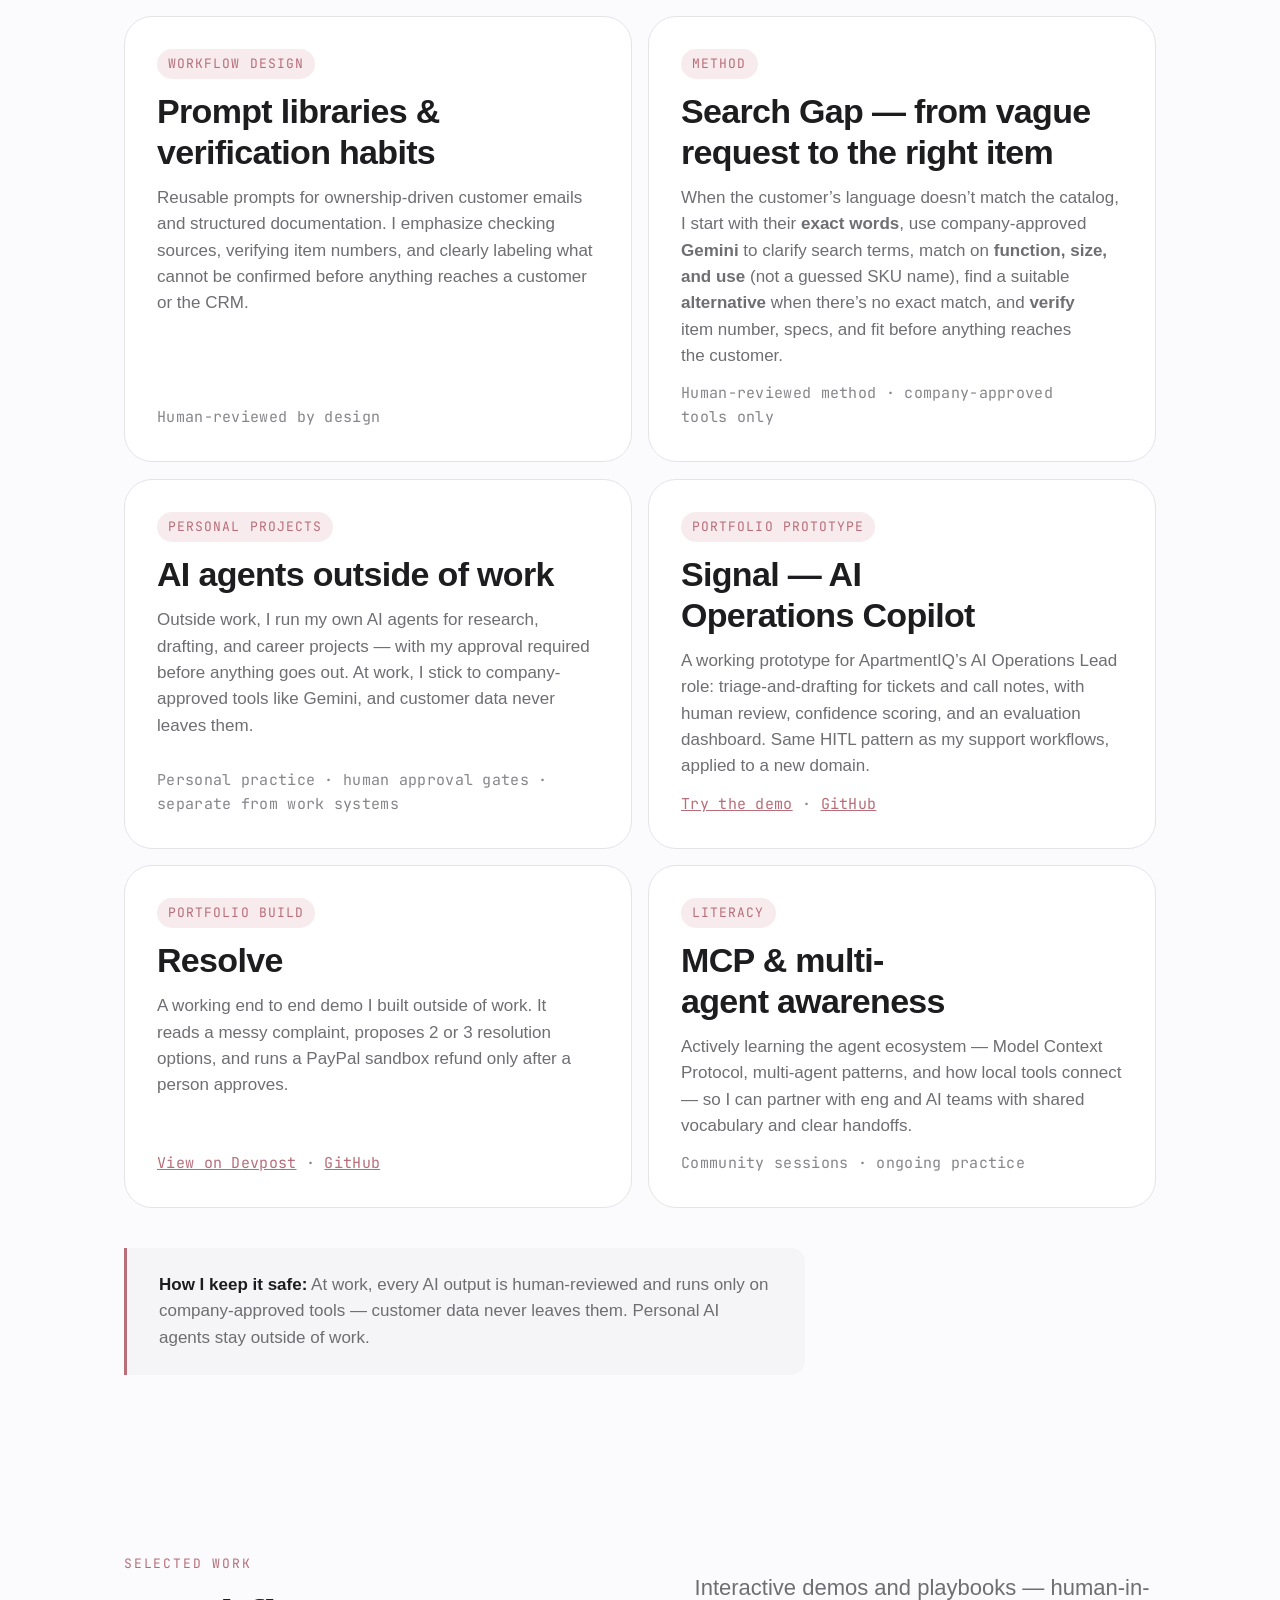
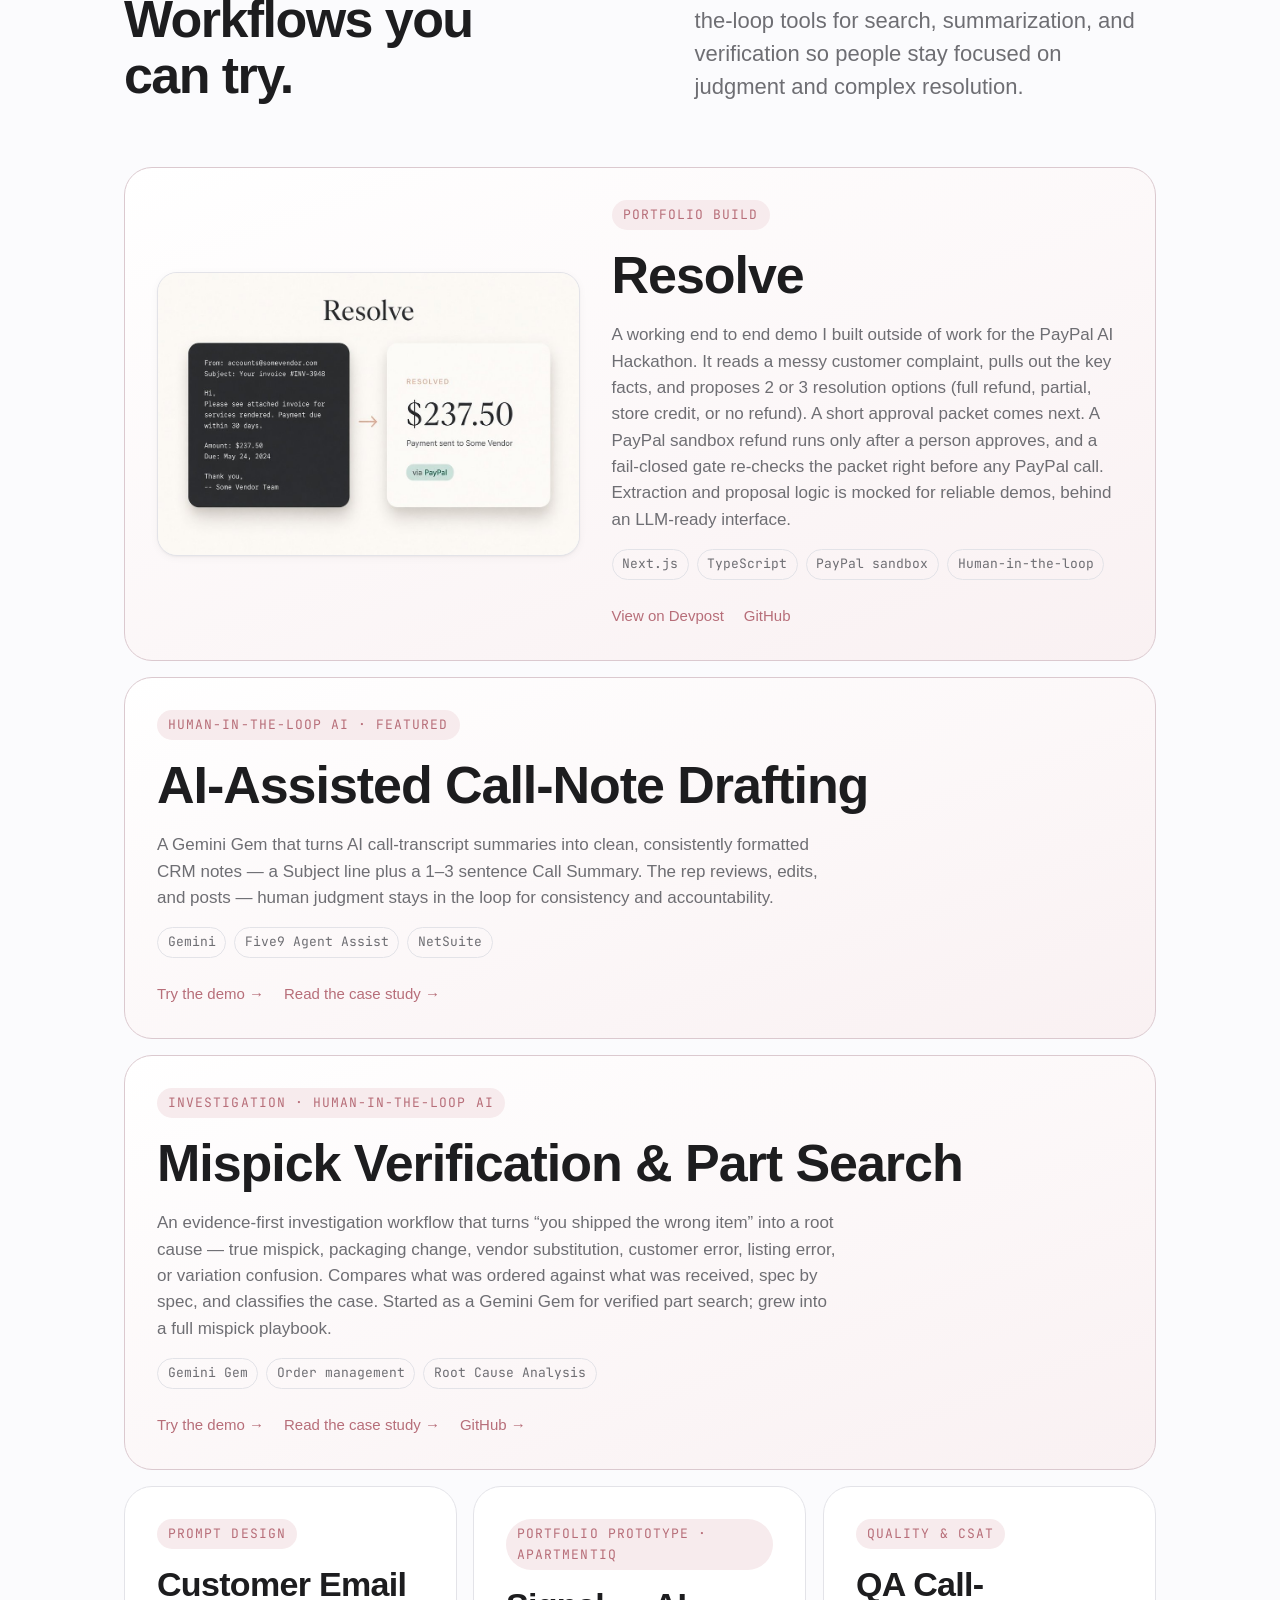
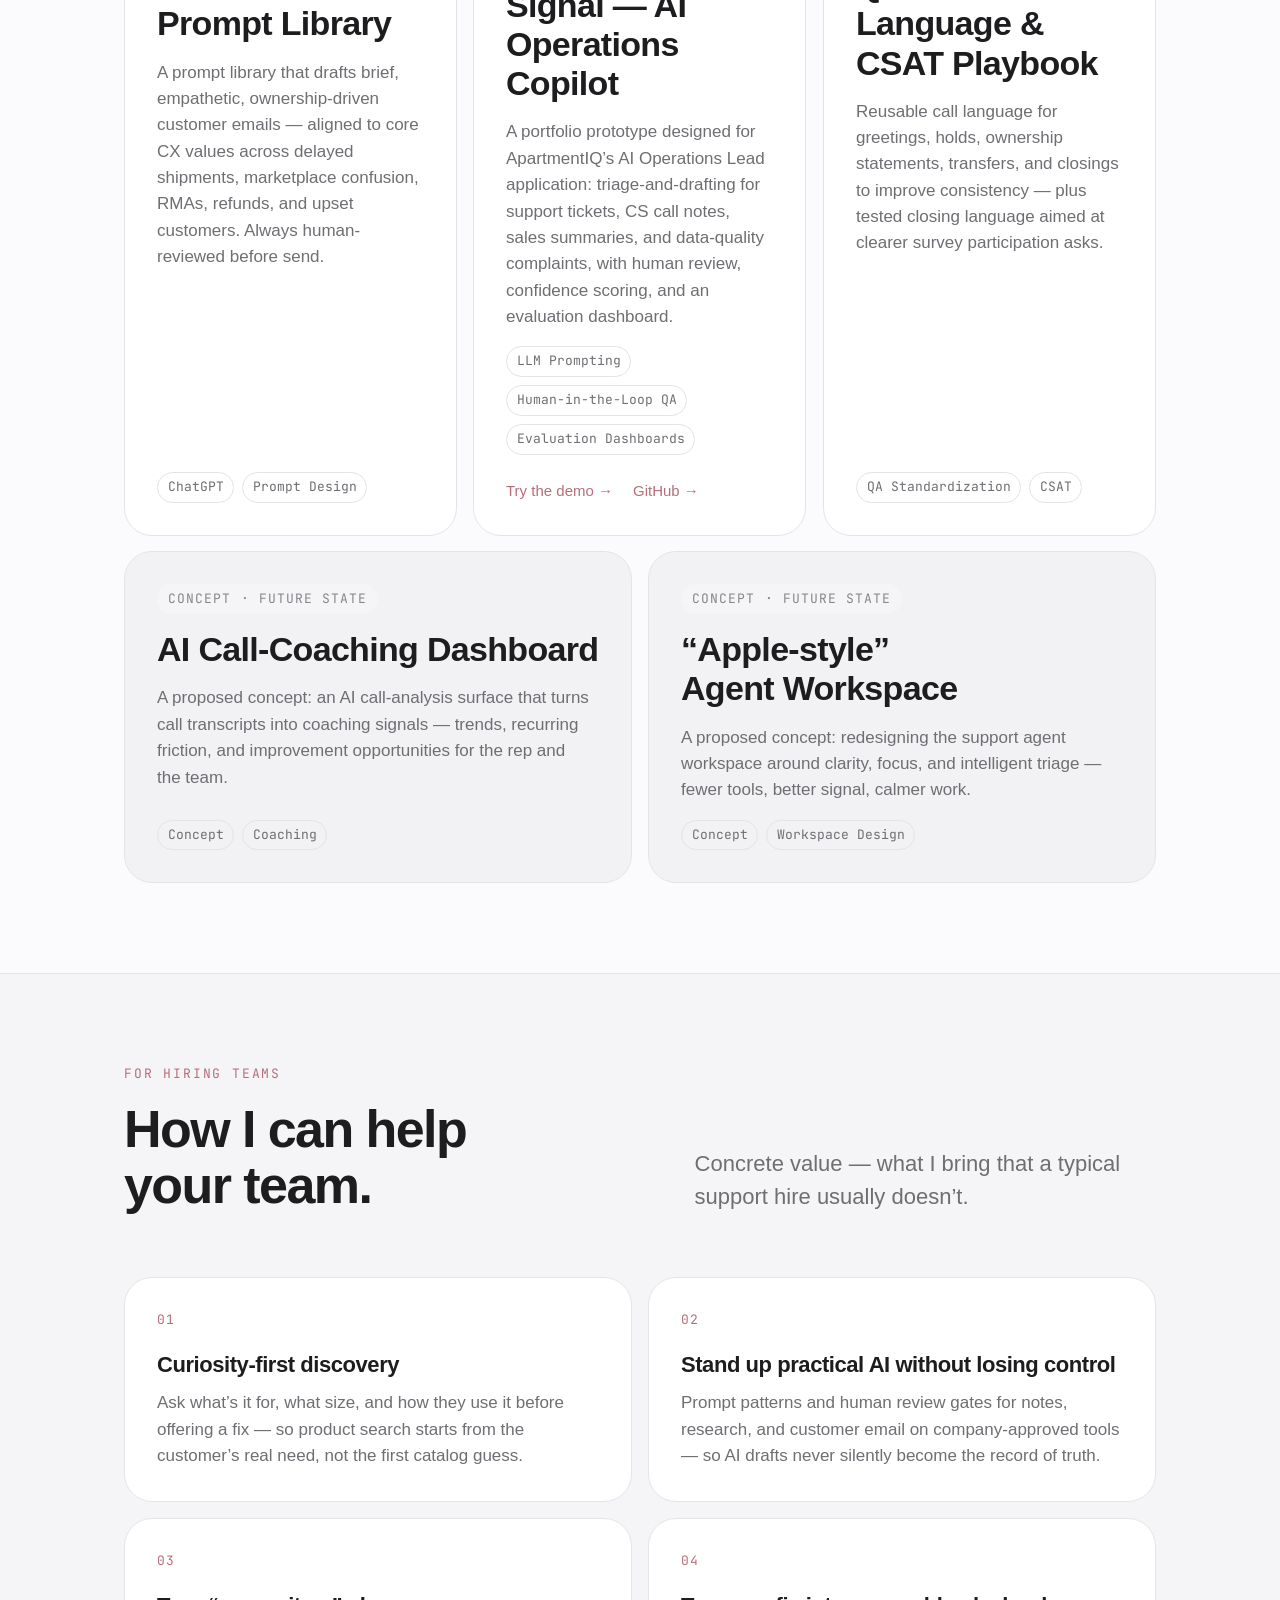
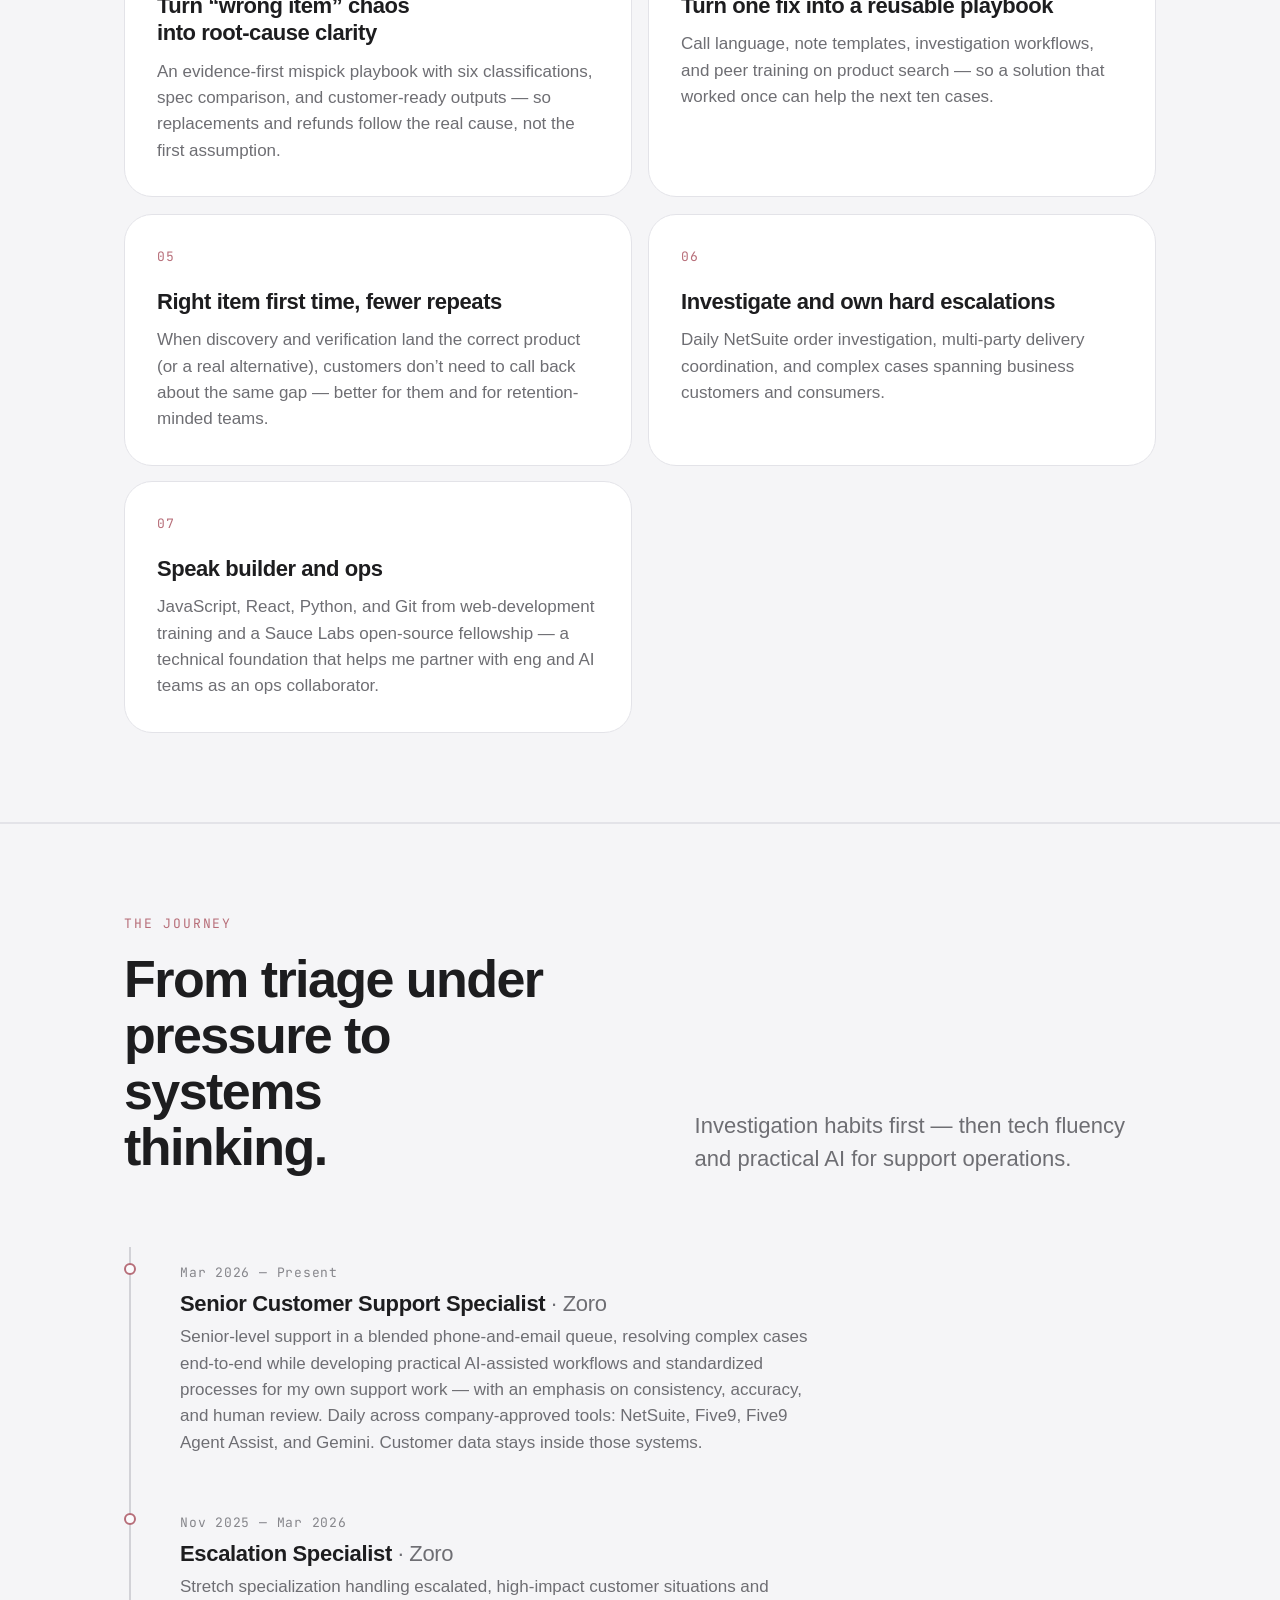
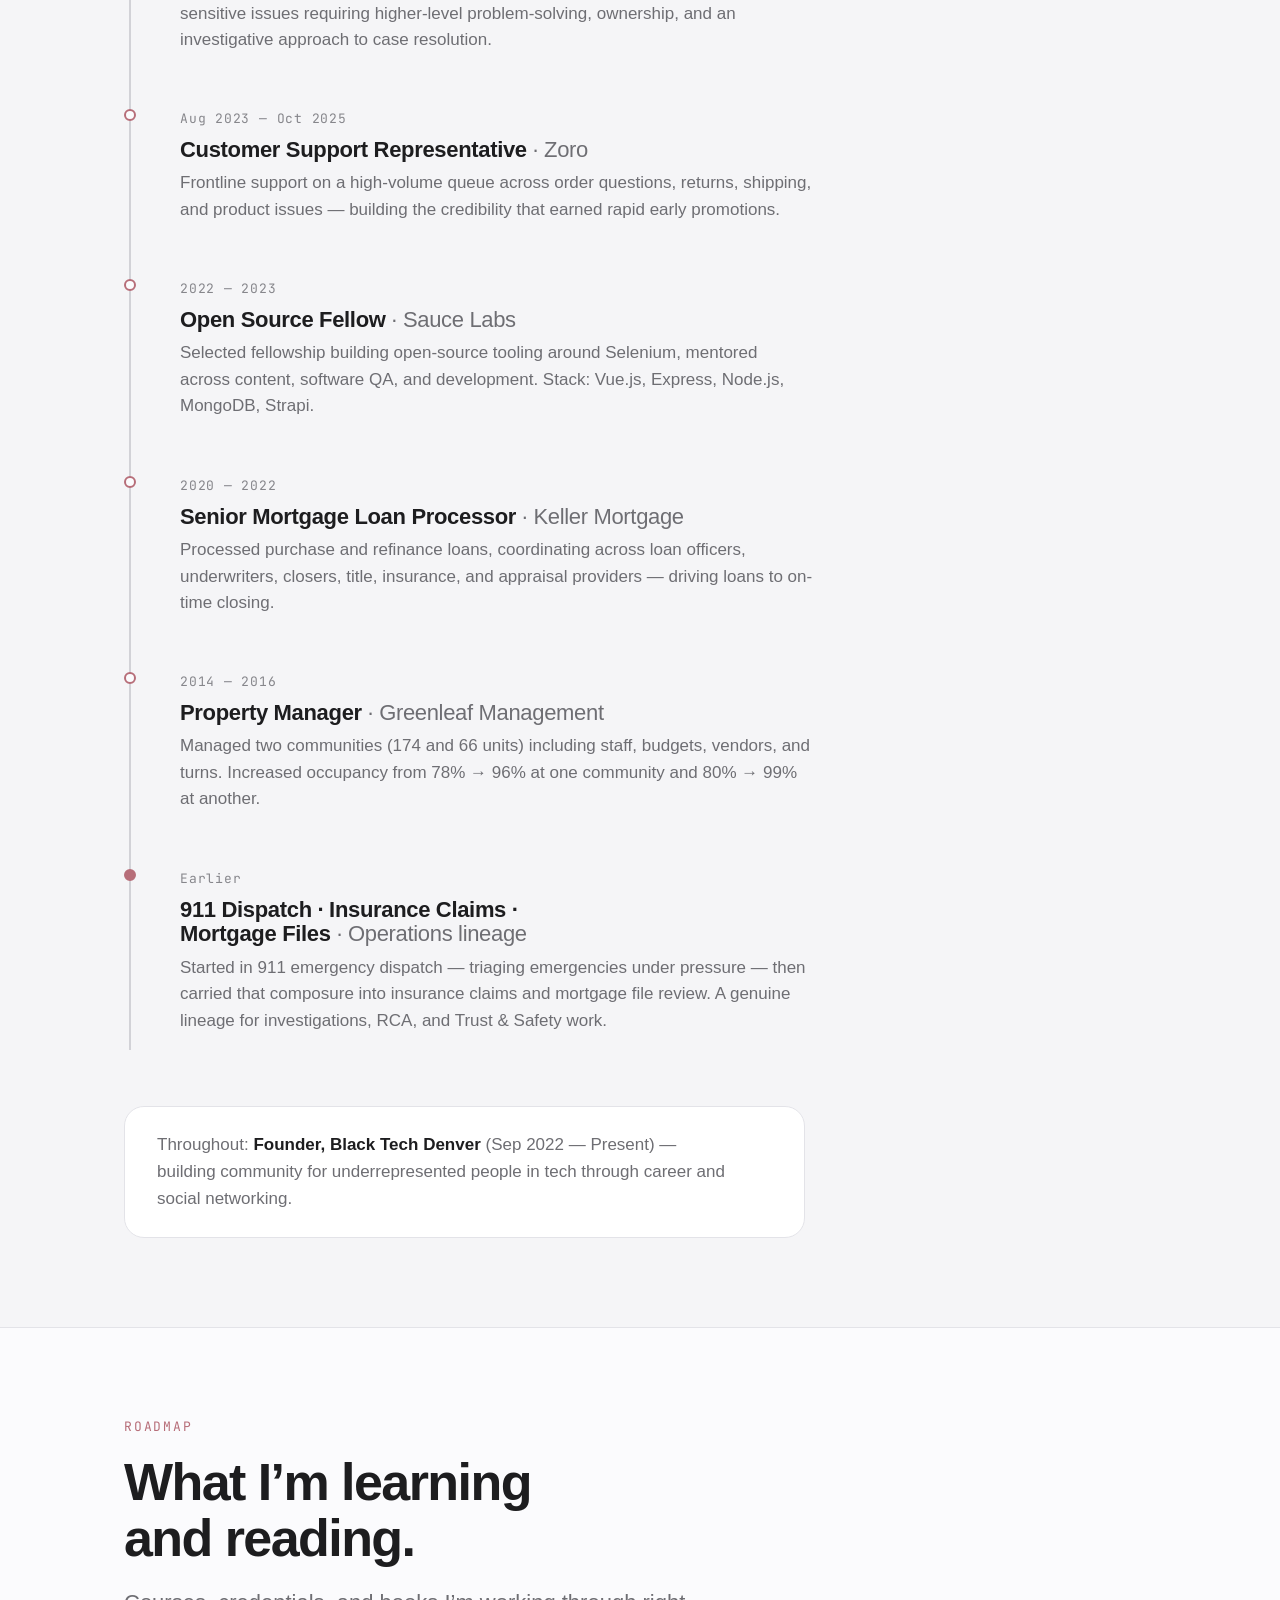
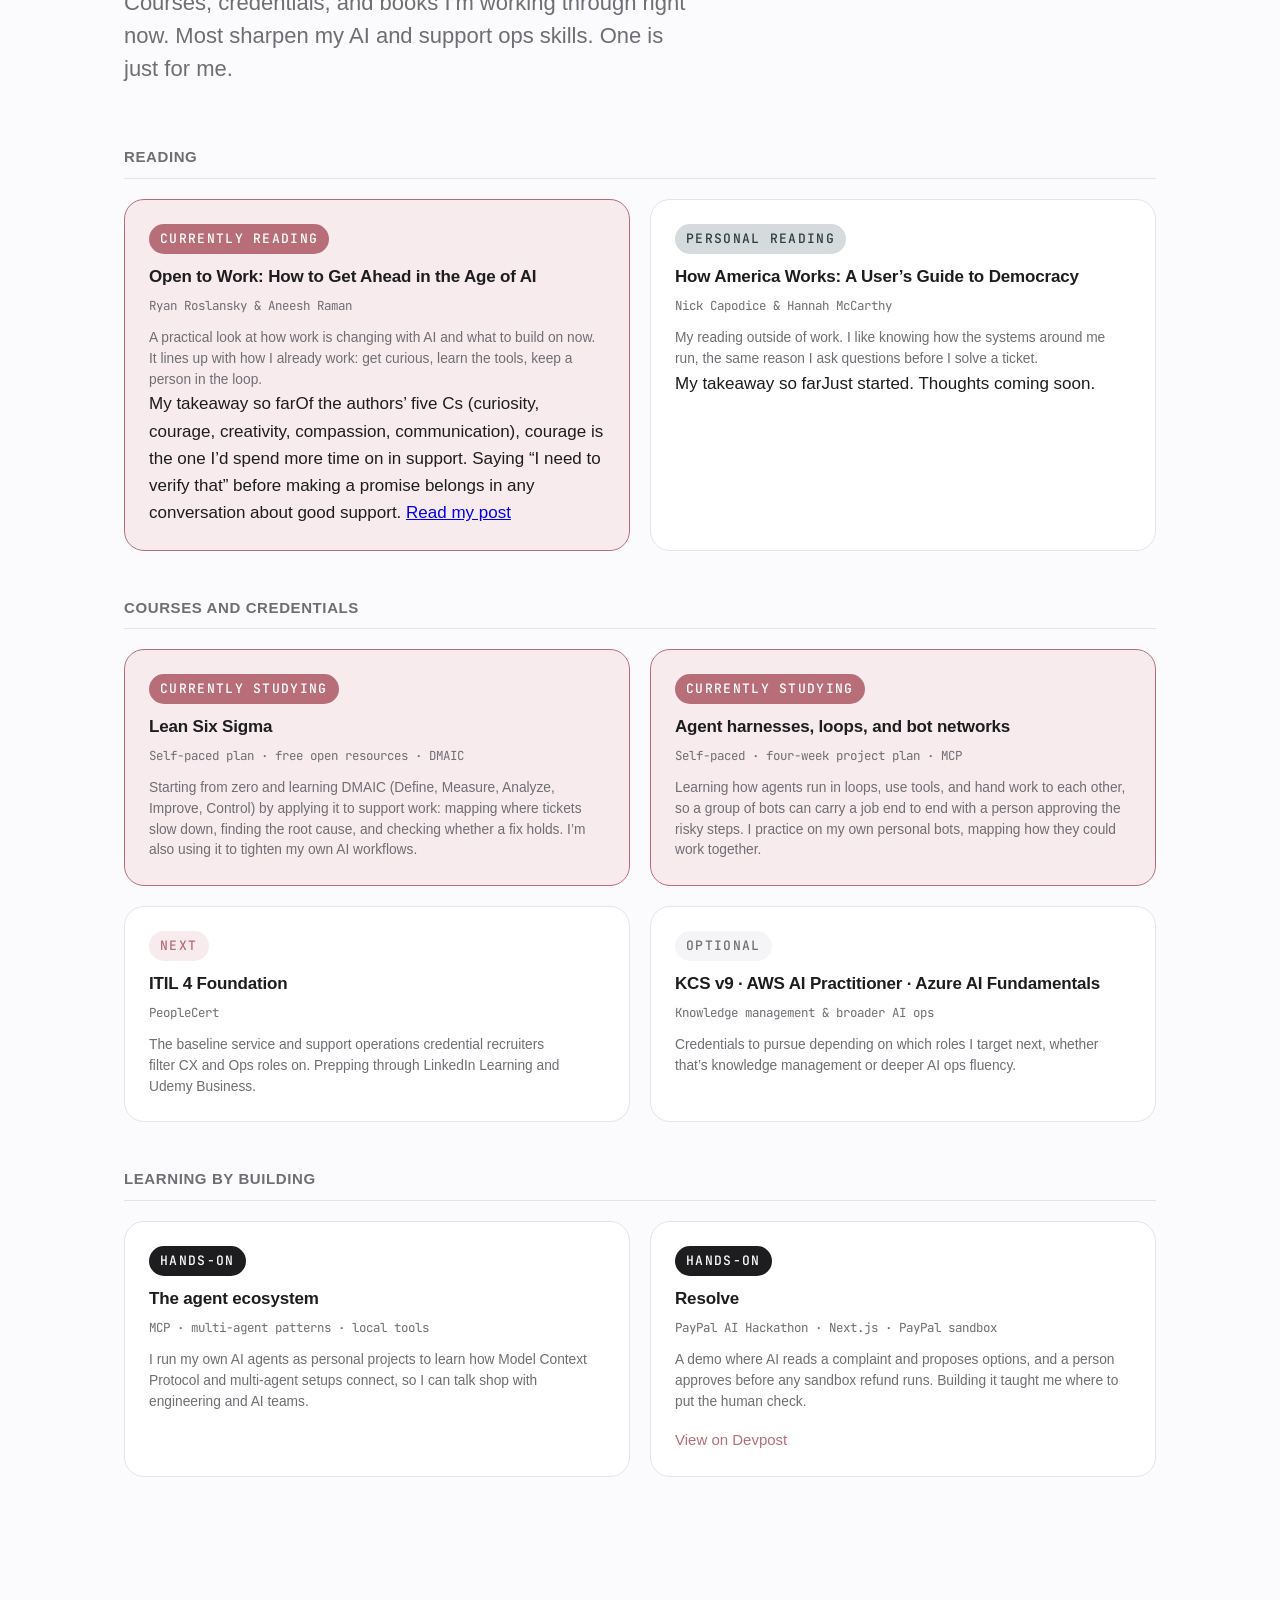
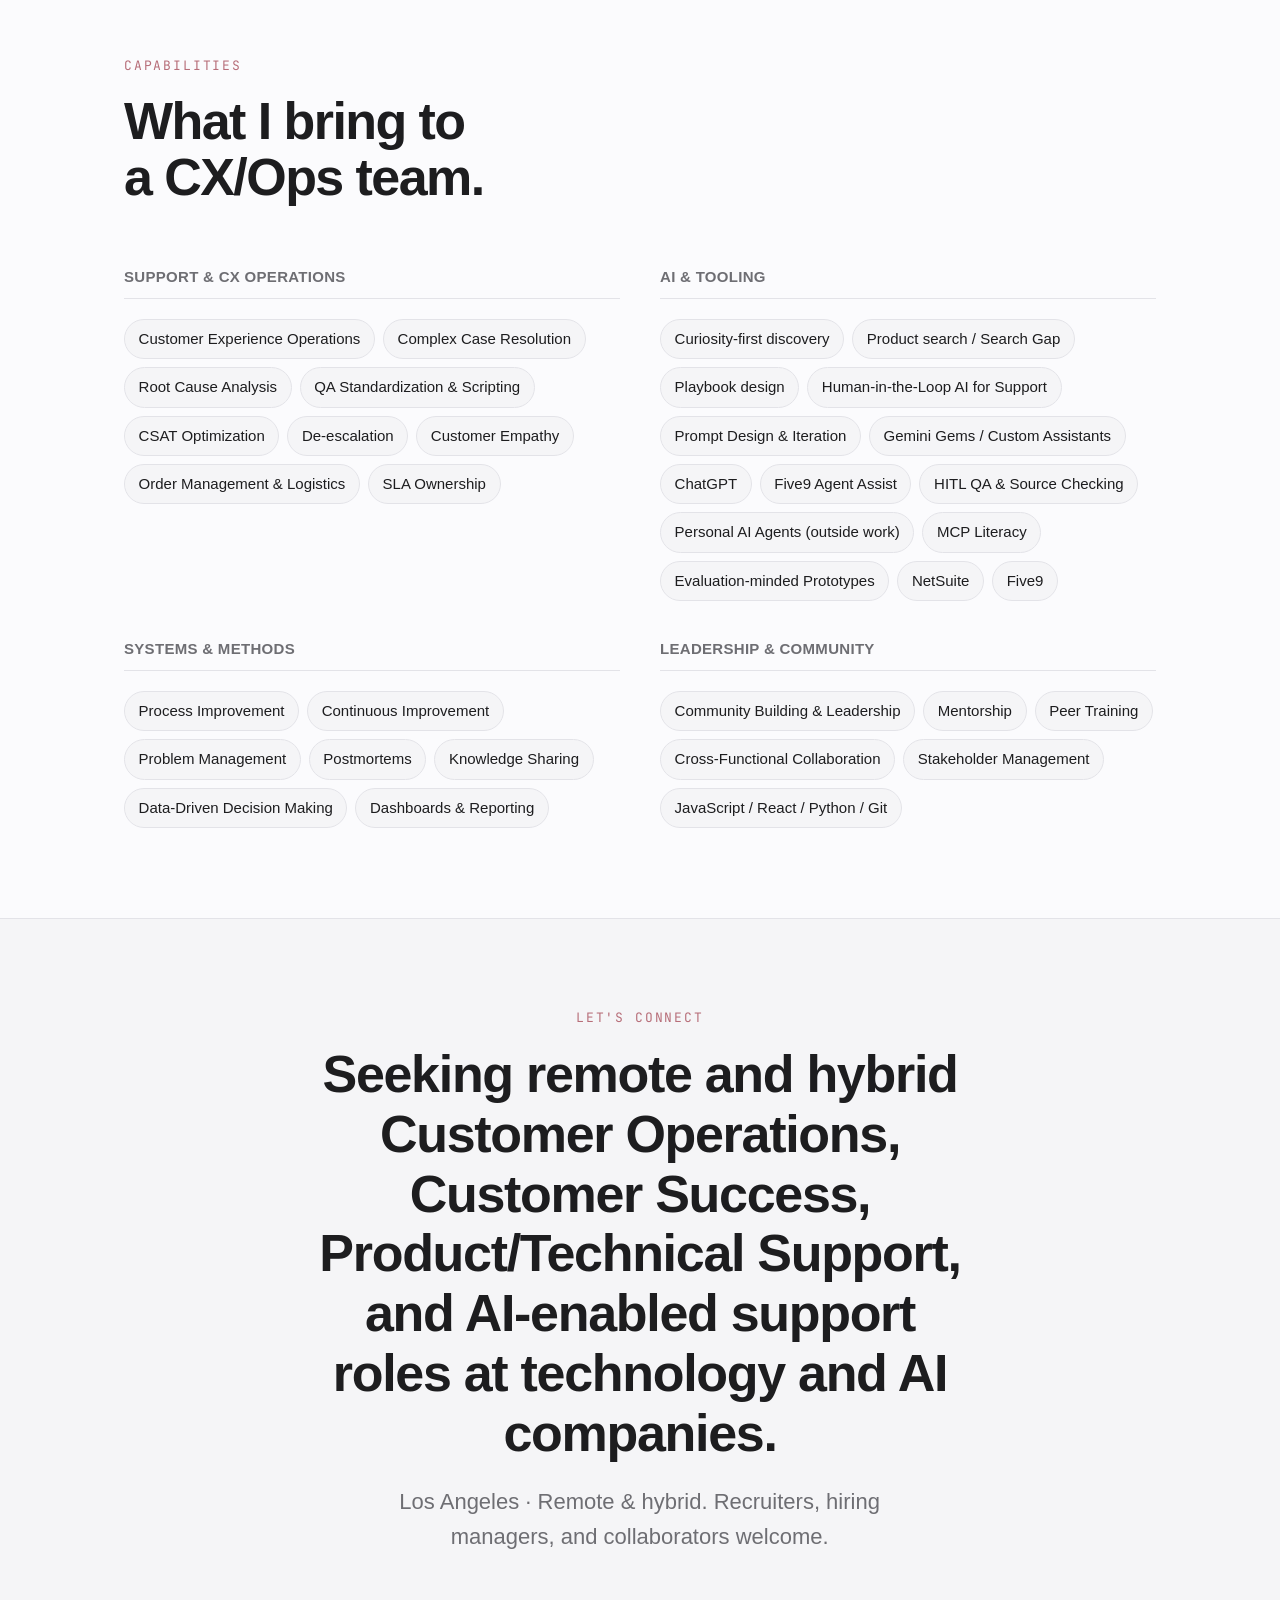
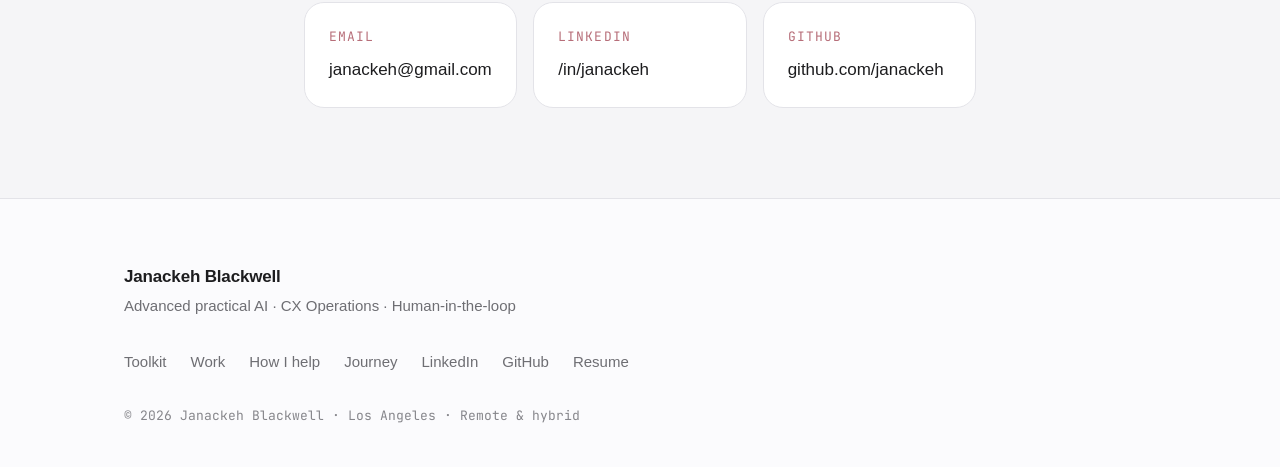
==== commit eb7ba477: "Add book takeaways" ====
--- a/index.html
+++ b/index.html
@@ -401,12 +401,14 @@
               <h4 class="cert-name">Open to Work: How to Get Ahead in the Age of AI</h4>
               <p class="cert-org">Ryan Roslansky &amp; Aneesh Raman</p>
               <p class="cert-why">A practical look at how work is changing with AI and what to build on now. It lines up with how I already work: get curious, learn the tools, keep a person in the loop.</p>
+              <p class="cert-takeaway"><span class="cert-takeaway-label">My takeaway so far</span>Of the authors’ five Cs (curiosity, courage, creativity, compassion, communication), courage is the one I’d spend more time on in support. Saying “I need to verify that” before making a promise belongs in any conversation about good support. <a href="https://www.linkedin.com/feed/update/urn:li:activity:7526676911146770432/" target="_blank" rel="noopener">Read my post</a></p>
             </article>
             <article class="cert-card reveal" data-status="personal">
               <span class="cert-status">Personal reading</span>
               <h4 class="cert-name">How America Works: A User’s Guide to Democracy</h4>
               <p class="cert-org">Nick Capodice &amp; Hannah McCarthy</p>
               <p class="cert-why">My reading outside of work. I like knowing how the systems around me run, the same reason I ask questions before I solve a ticket.</p>
+              <p class="cert-takeaway"><span class="cert-takeaway-label">My takeaway so far</span>Just started. Thoughts coming soon.</p>
             </article>
           </div>
         </div>
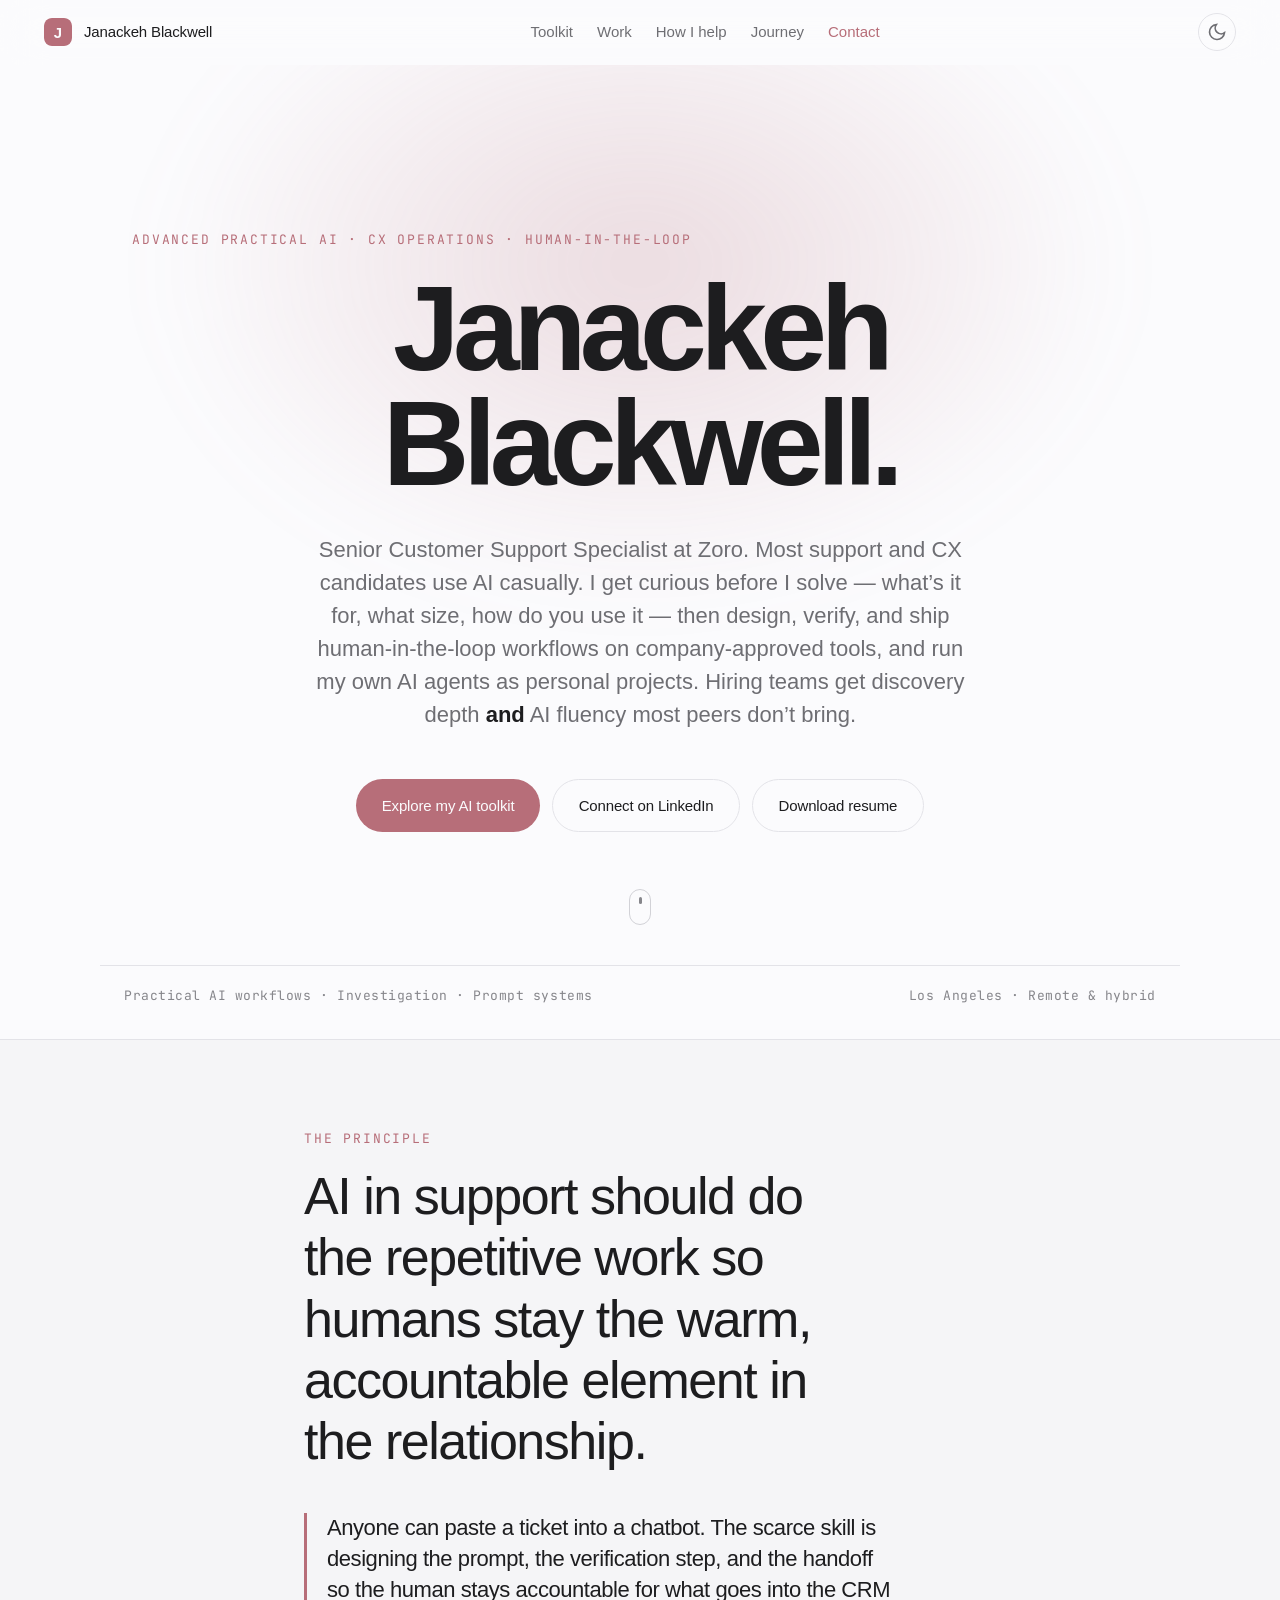
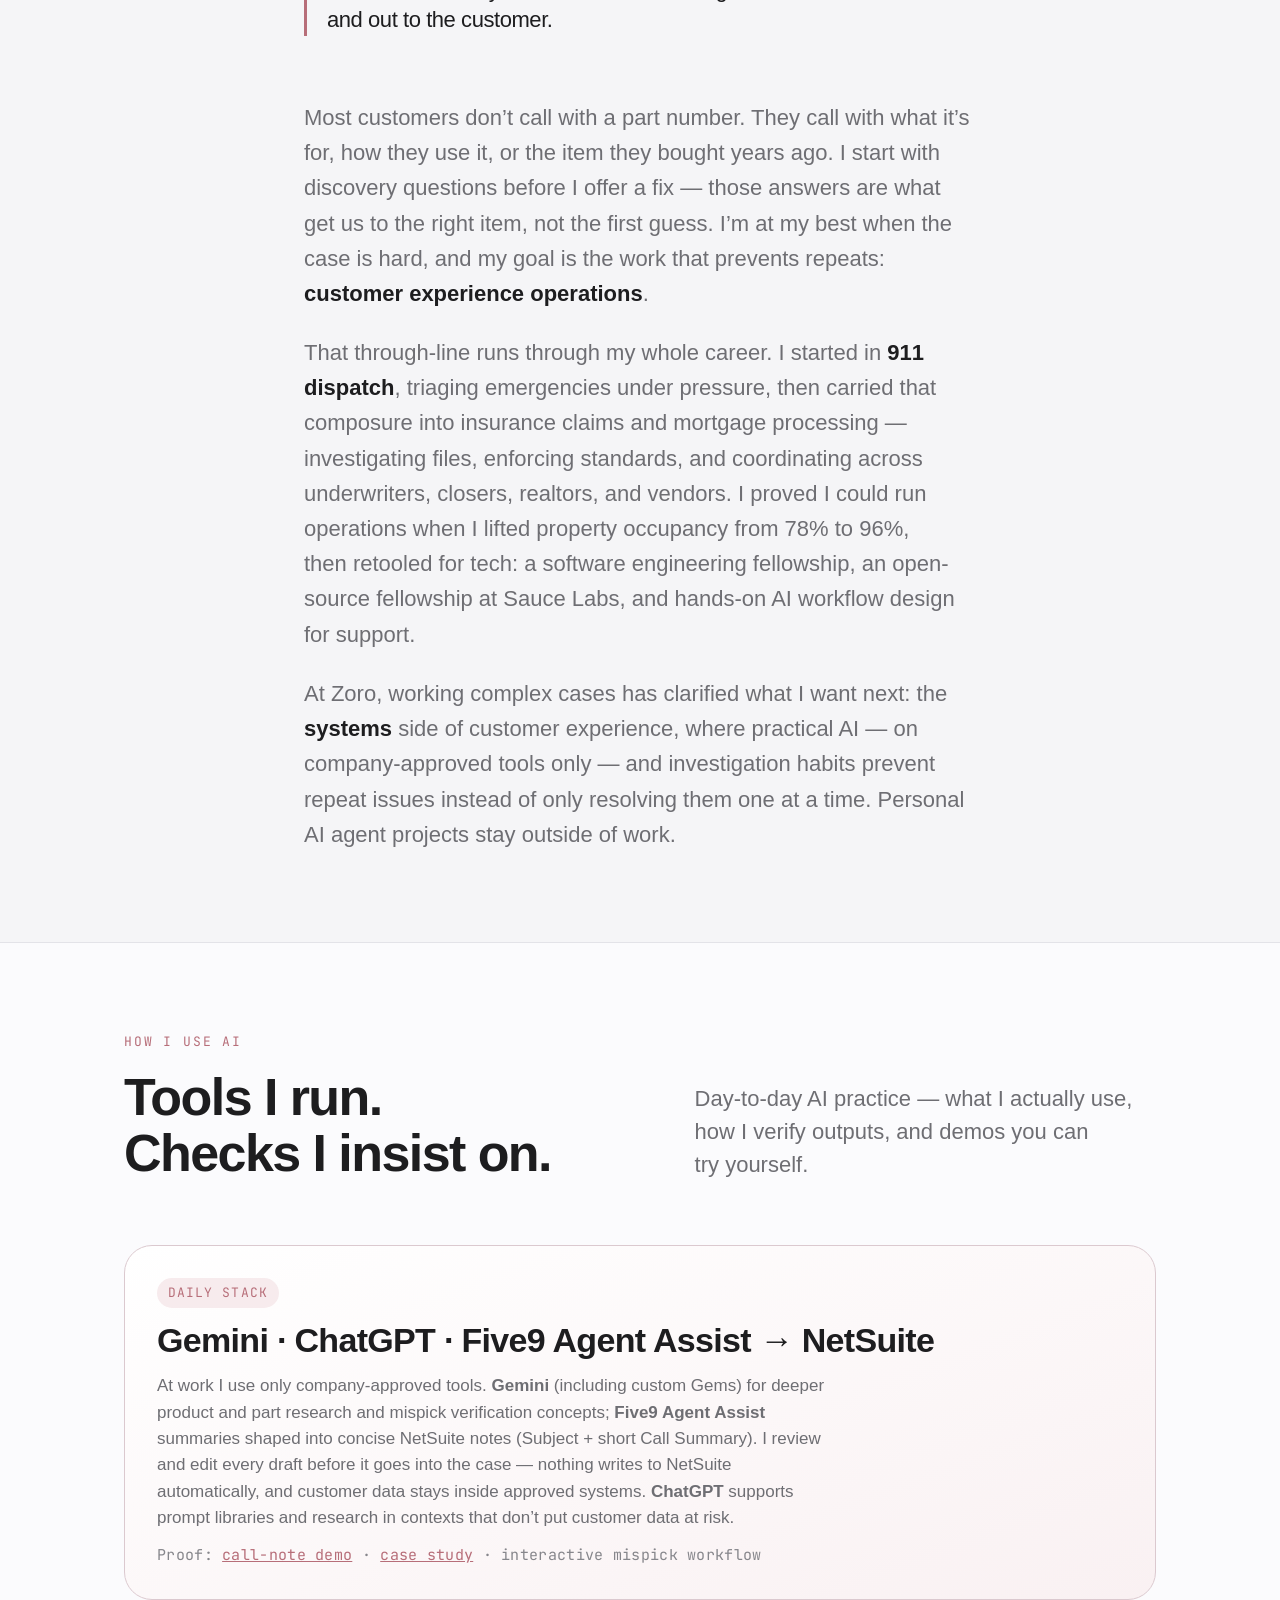
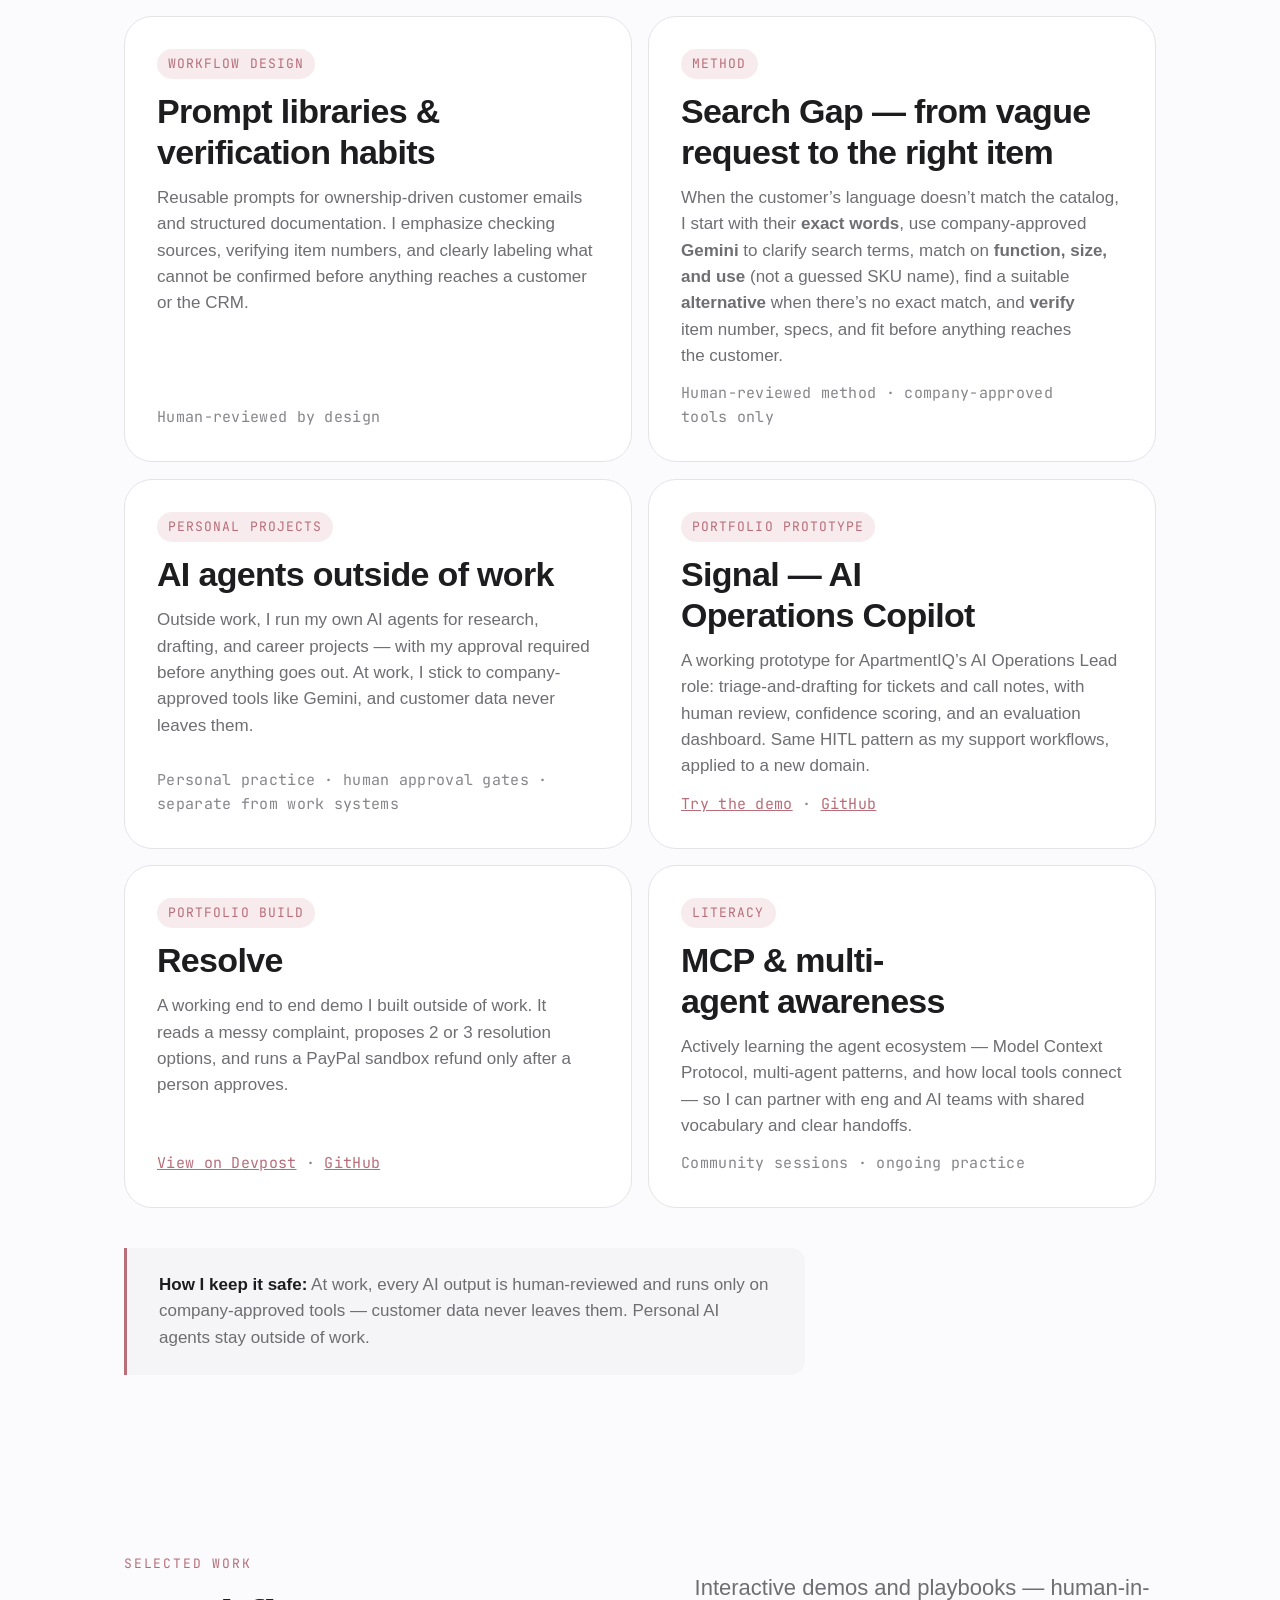
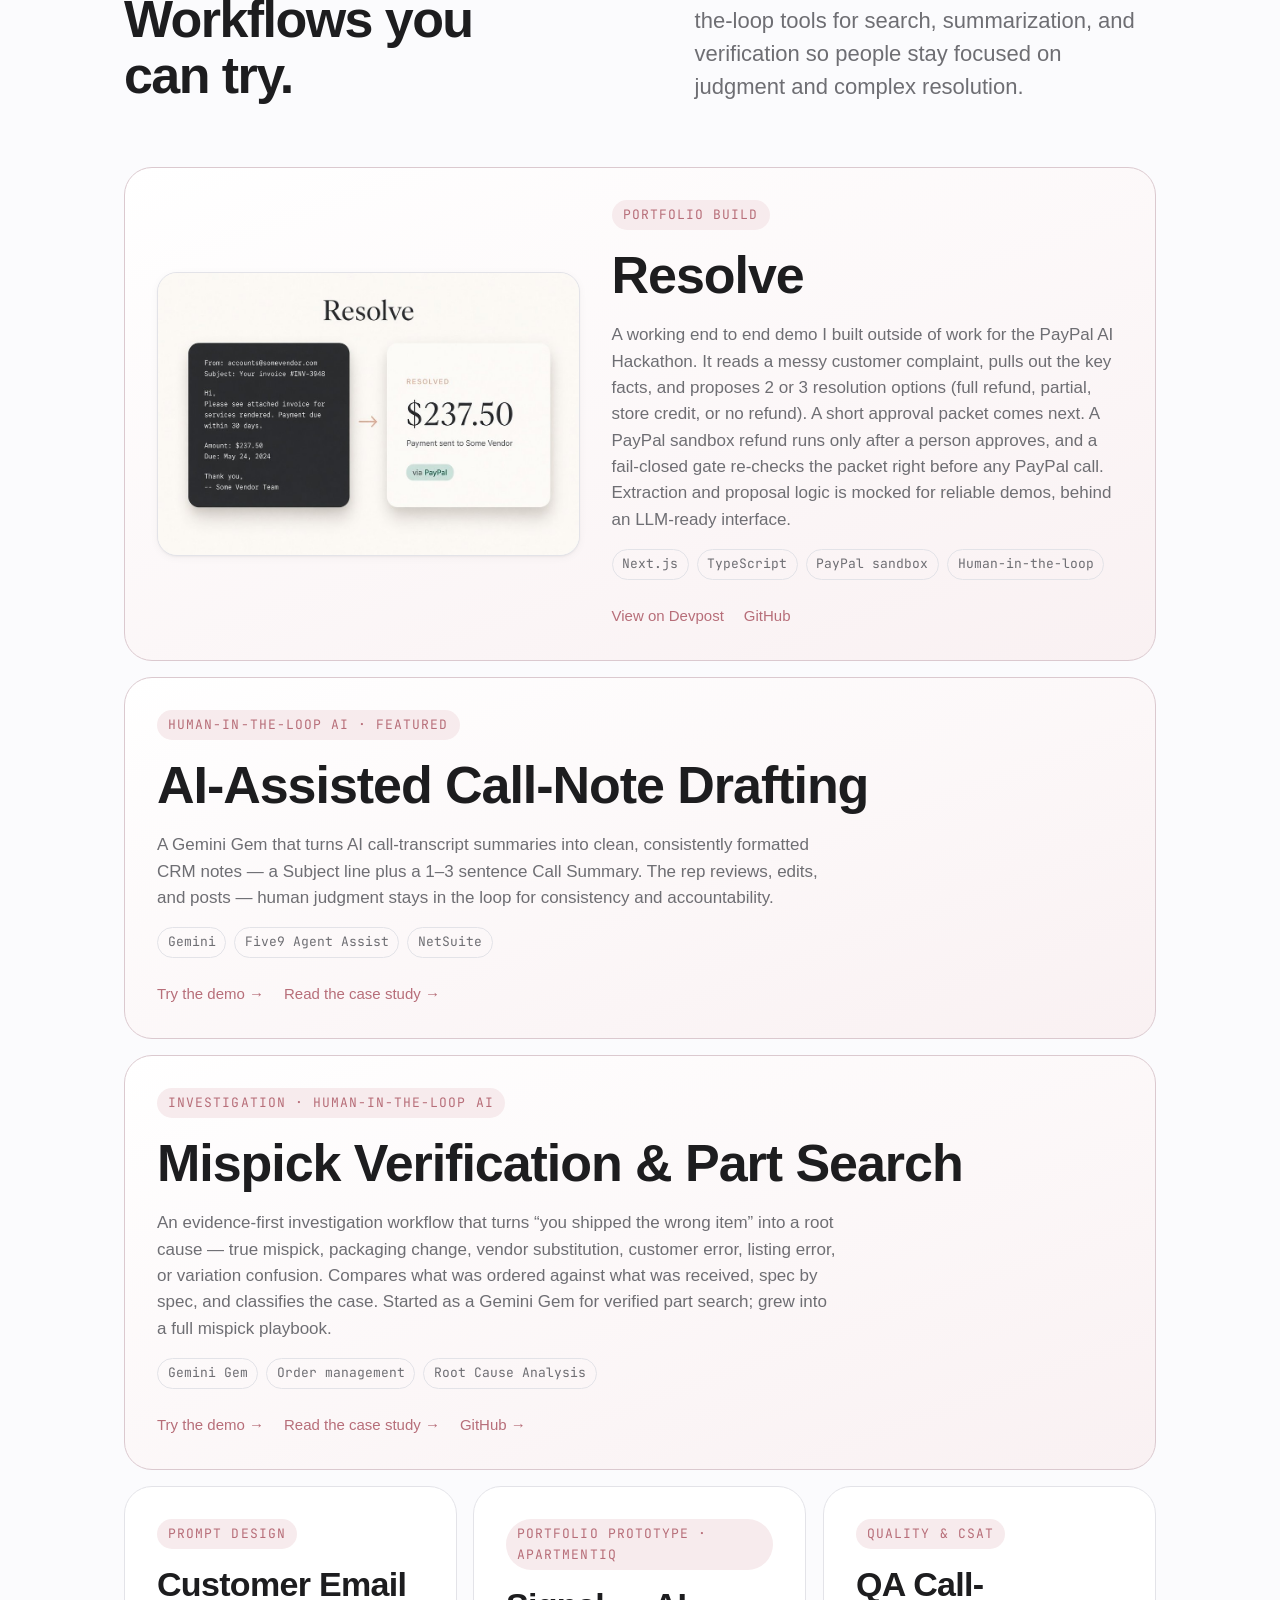
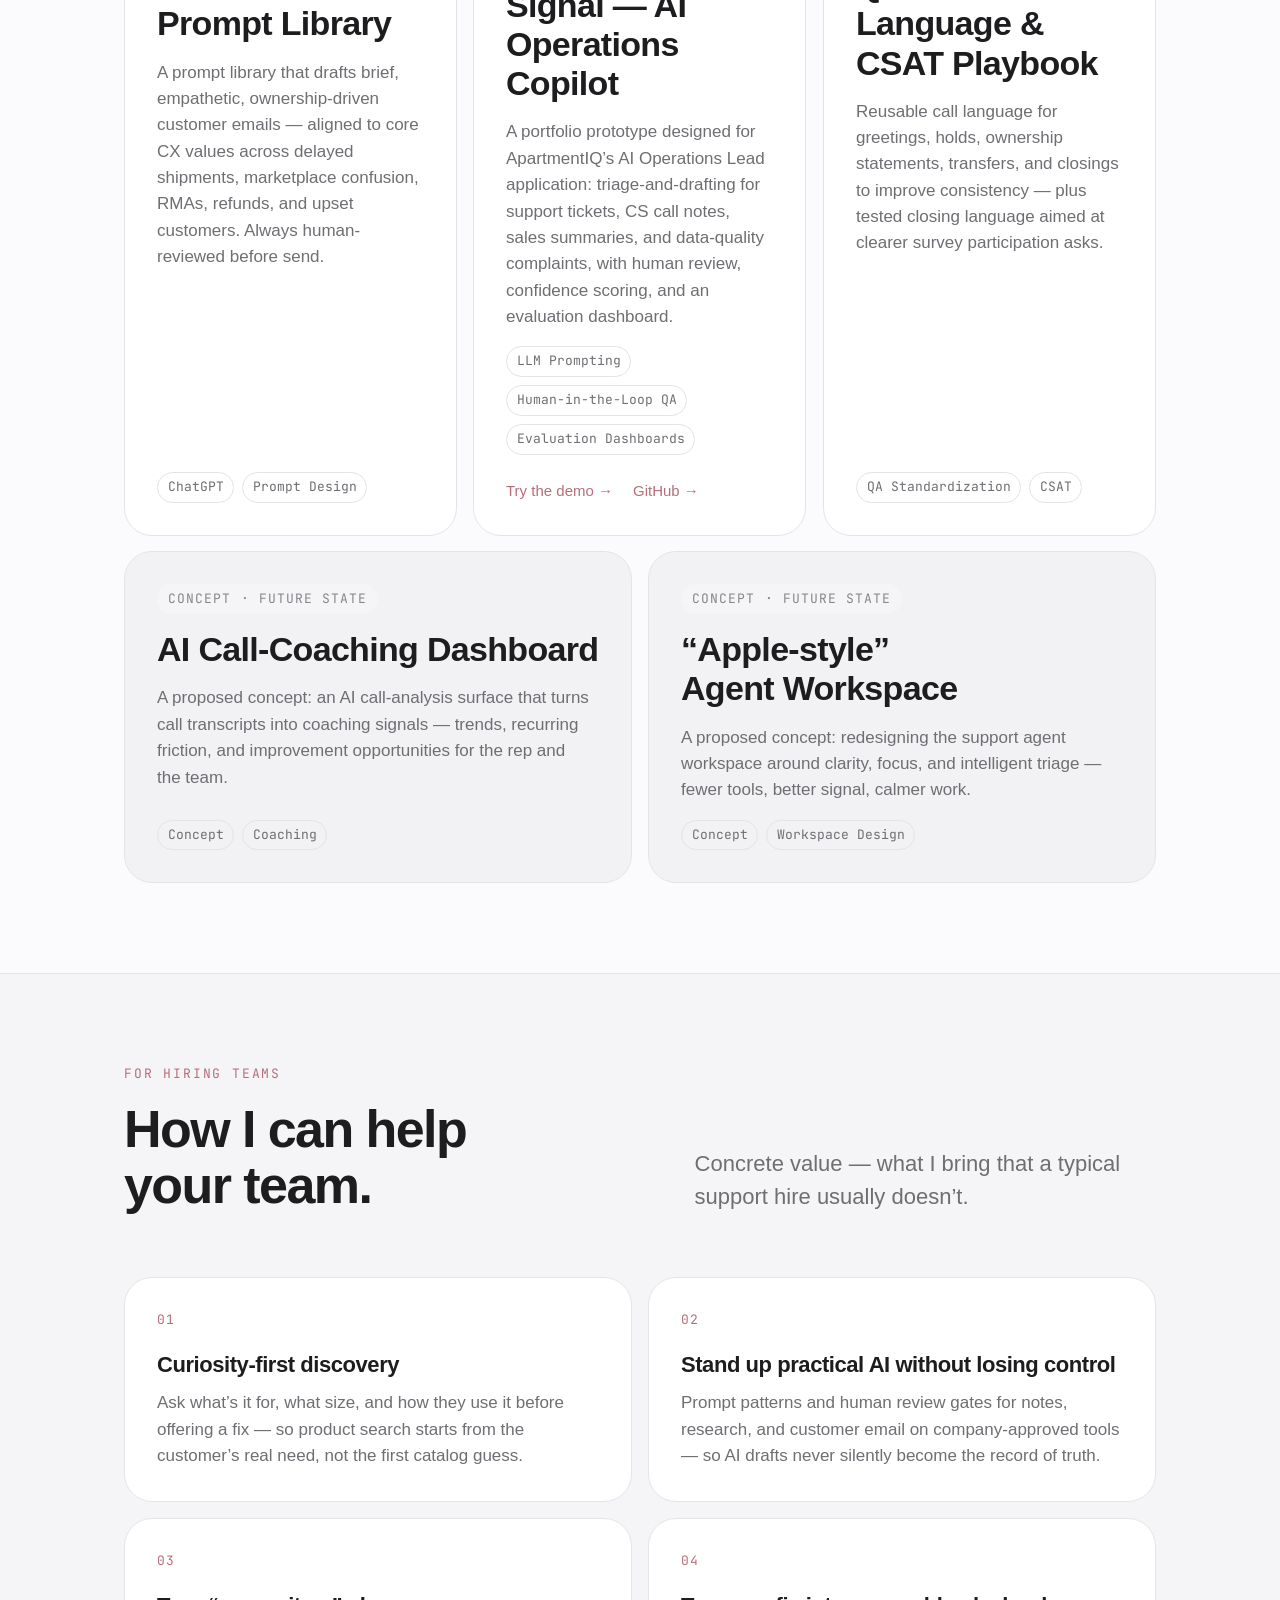
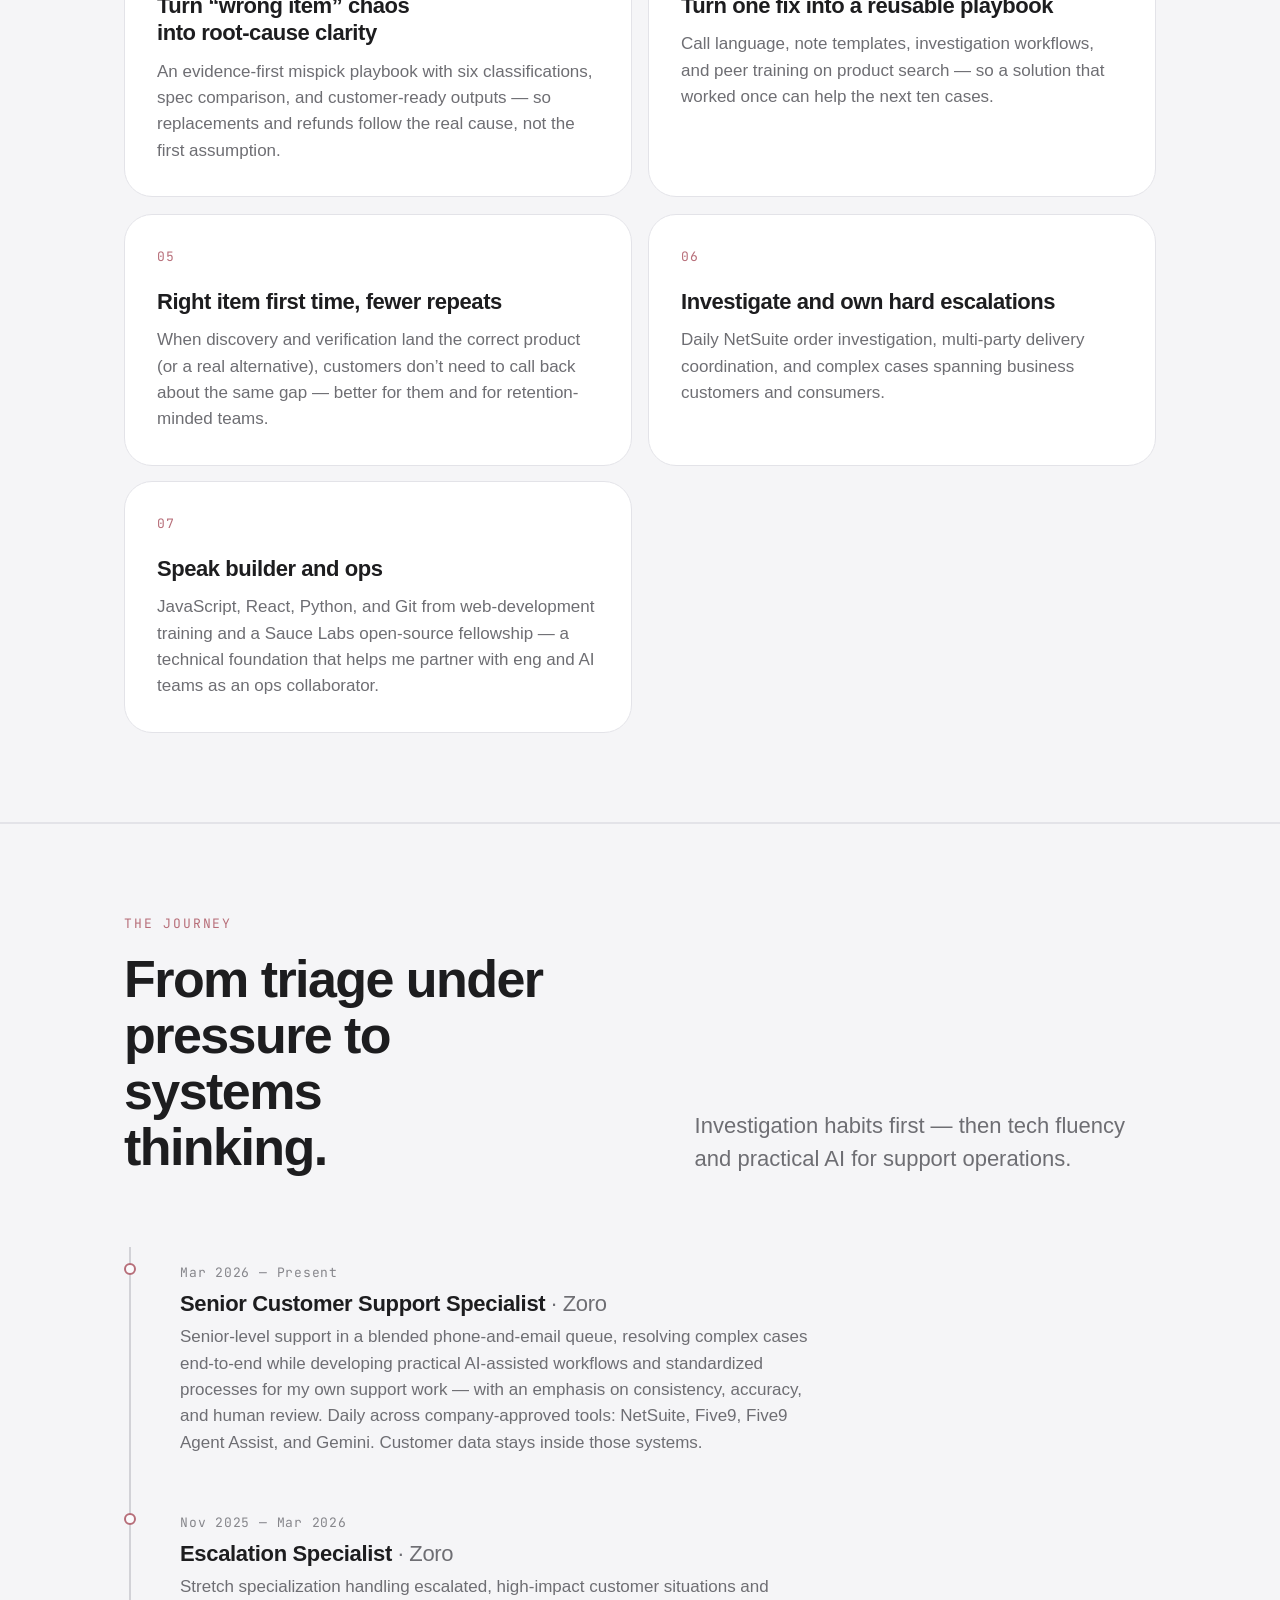
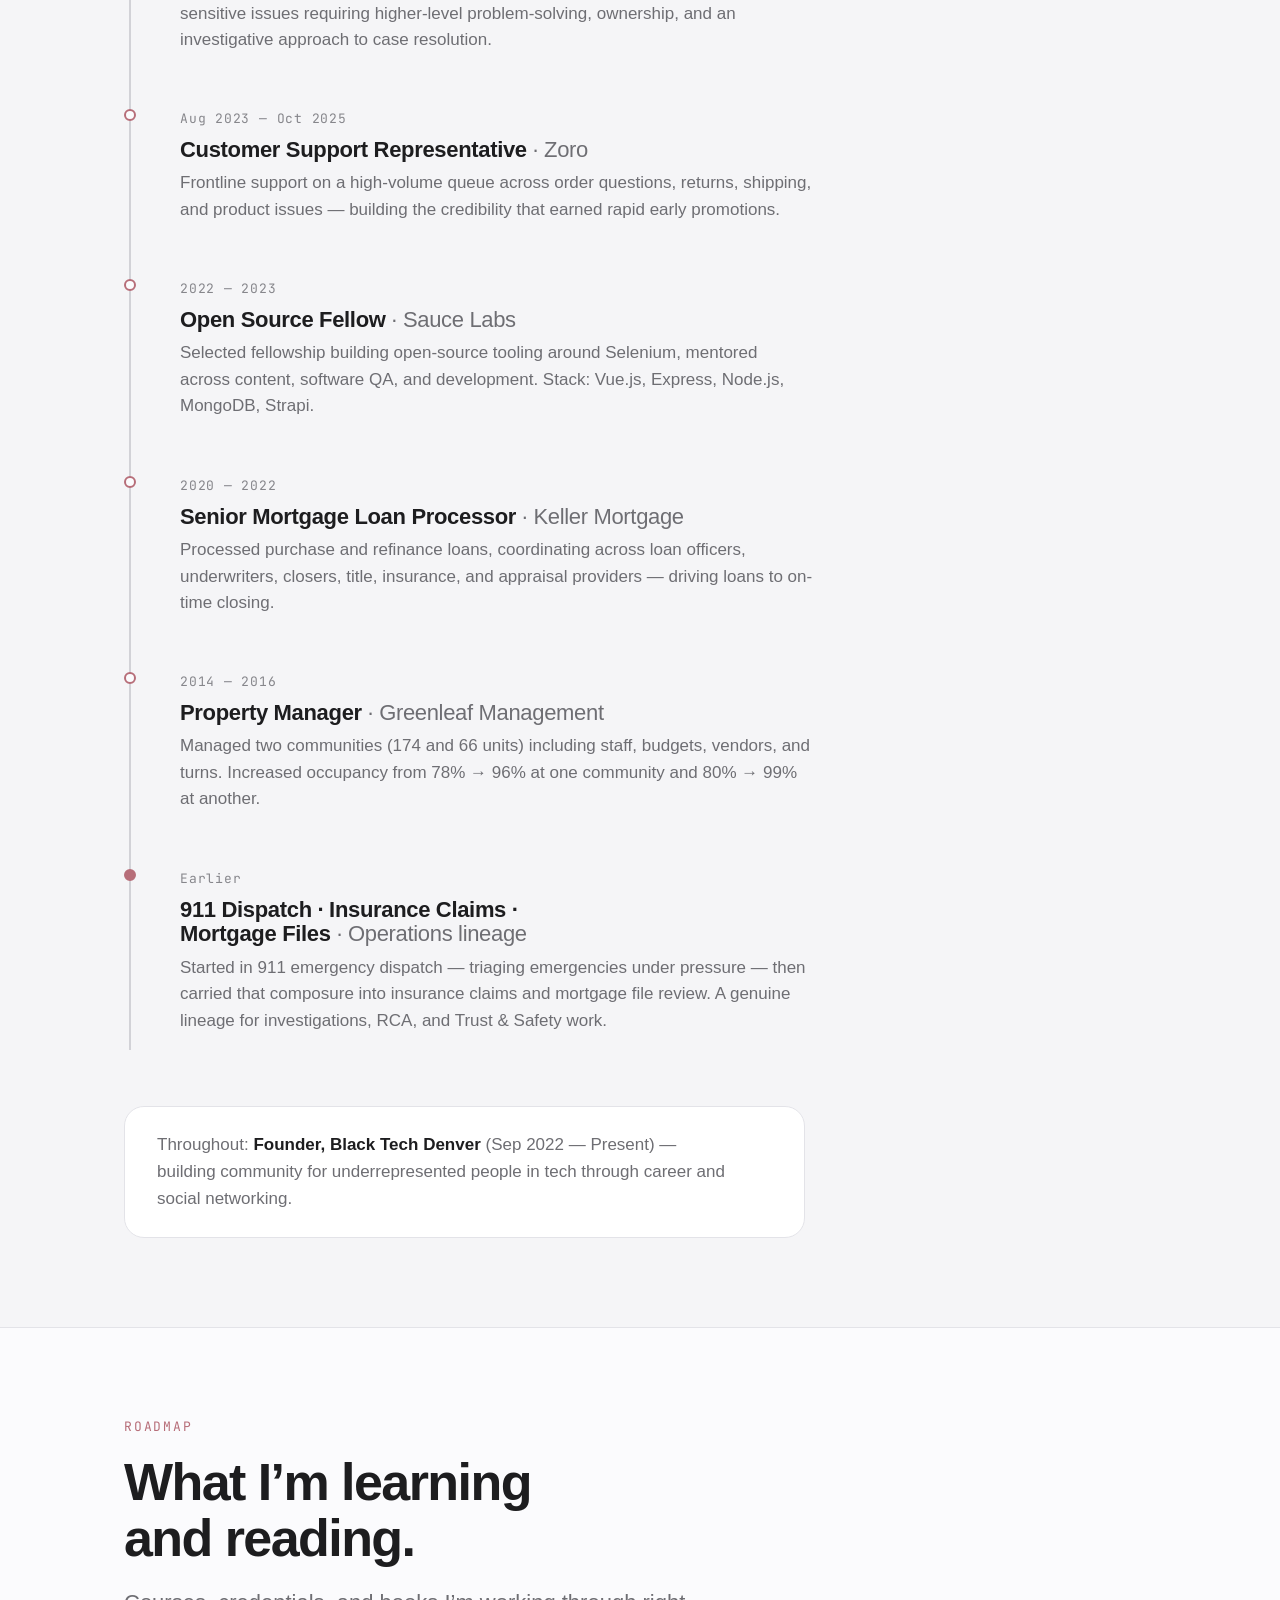
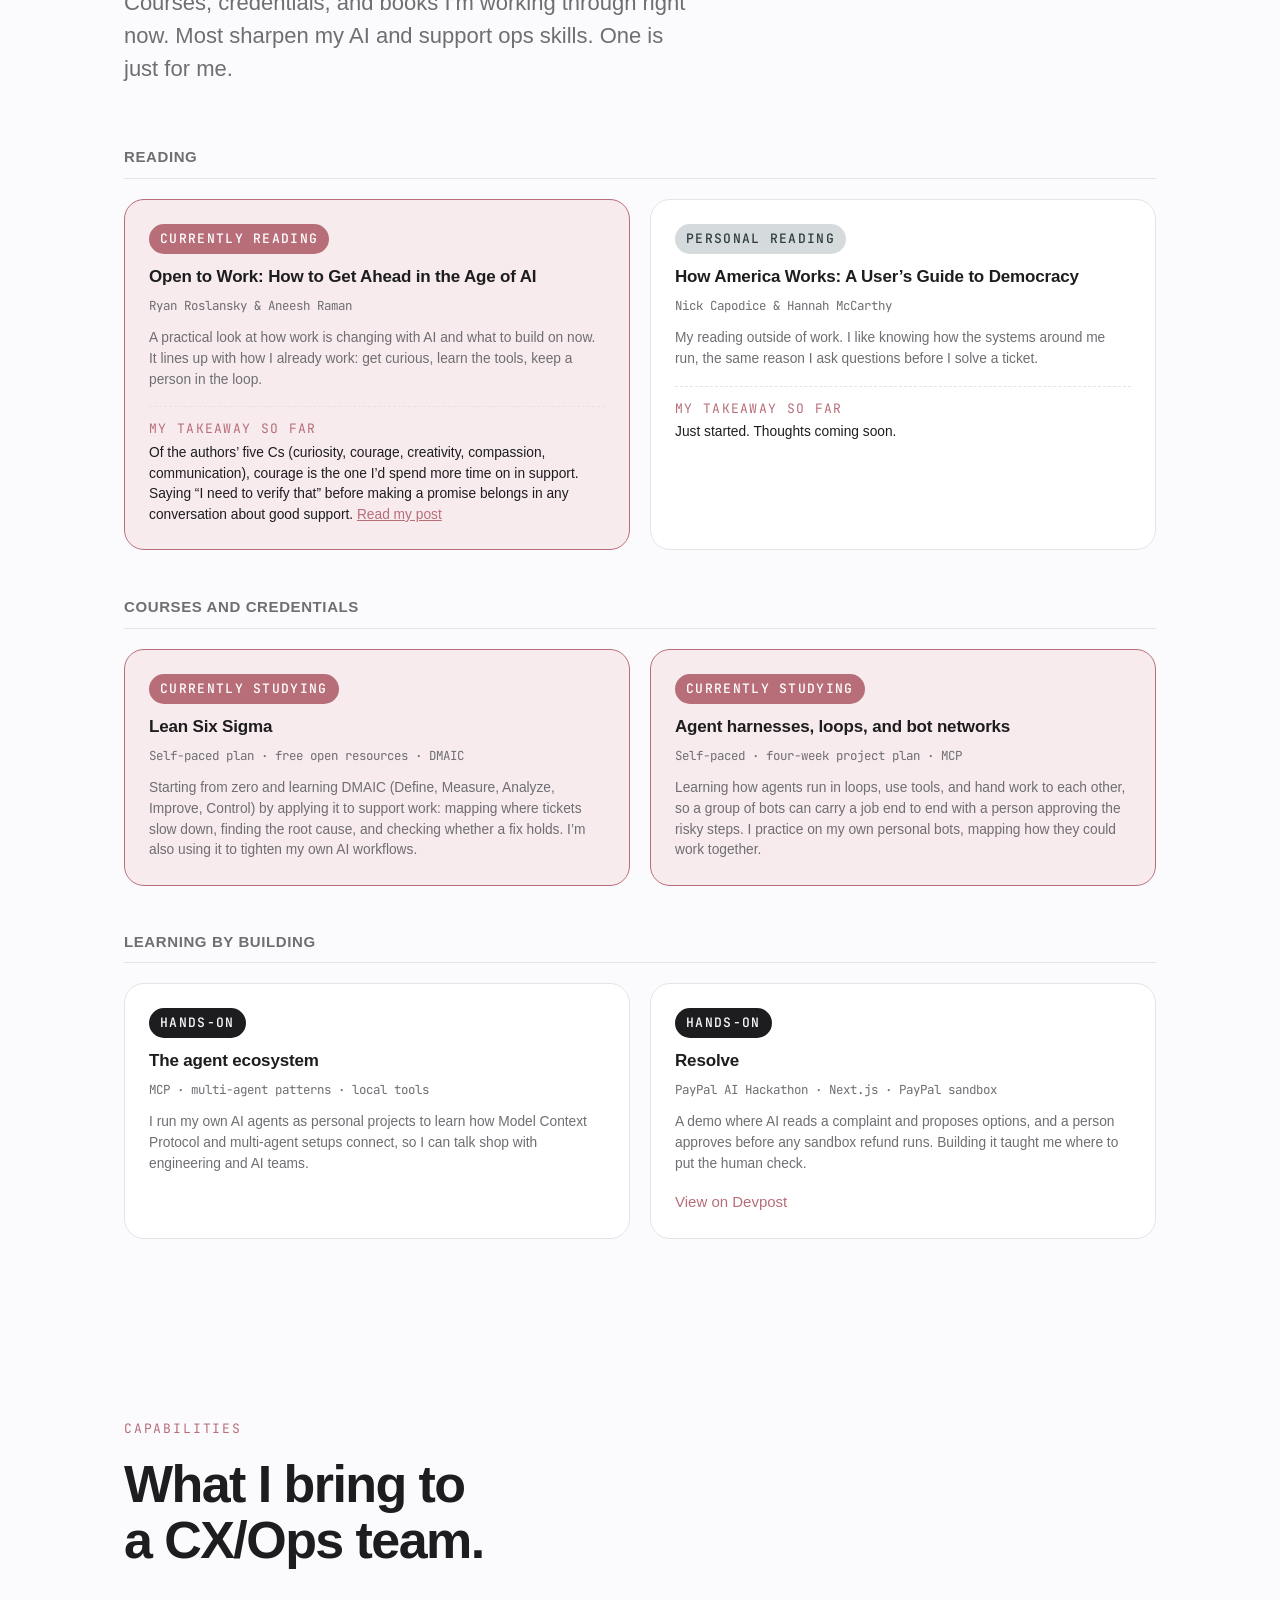
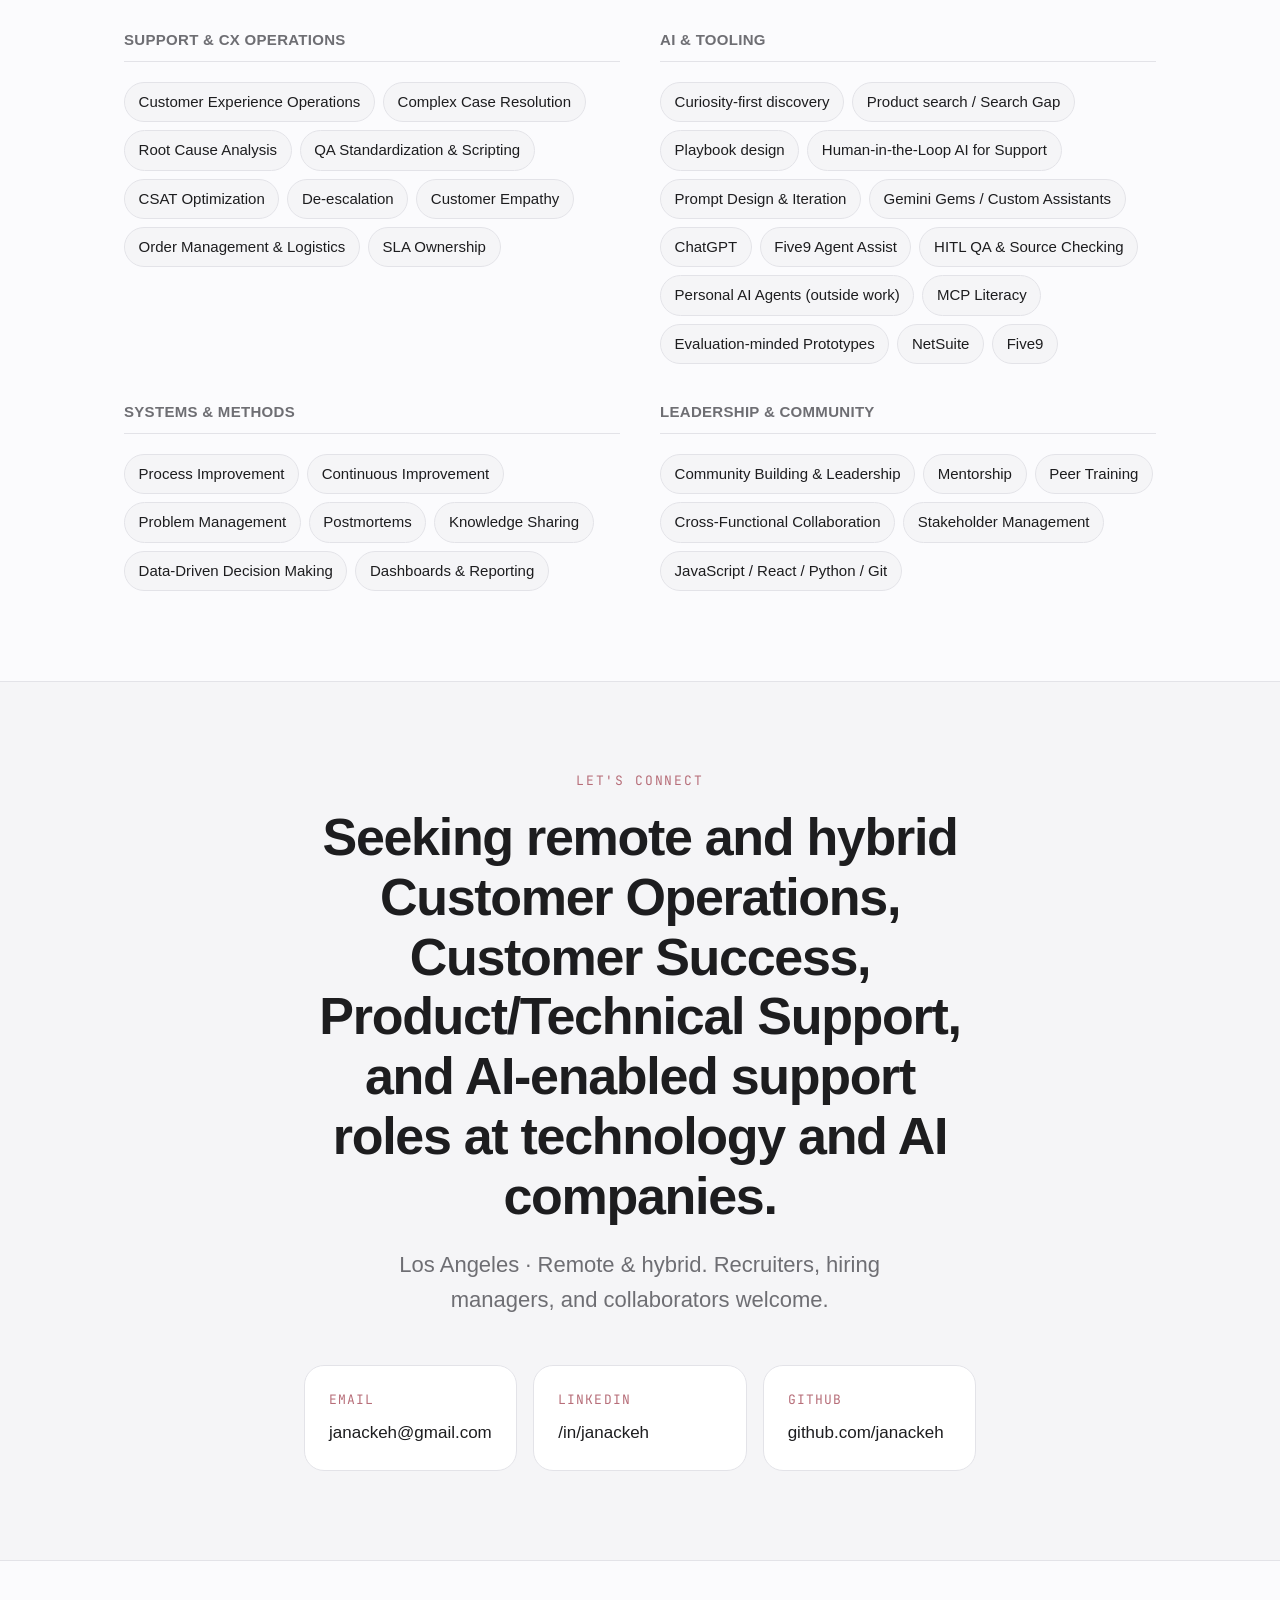
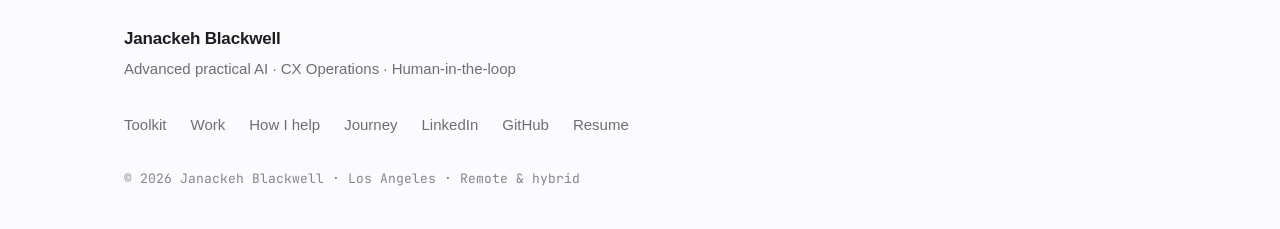
==== commit 3d15ccc3: "Remove next and optional course cards" ====
--- a/index.html
+++ b/index.html
@@ -428,18 +428,6 @@
               <p class="cert-org">Self-paced · four-week project plan · MCP</p>
               <p class="cert-why">Learning how agents run in loops, use tools, and hand work to each other, so a group of bots can carry a job end to end with a person approving the risky steps. I practice on my own personal bots, mapping how they could work together.</p>
             </article>
-            <article class="cert-card reveal" data-status="next">
-              <span class="cert-status">Next</span>
-              <h4 class="cert-name">ITIL 4 Foundation</h4>
-              <p class="cert-org">PeopleCert</p>
-              <p class="cert-why">The baseline service and support operations credential recruiters filter CX and Ops roles on. Prepping through LinkedIn Learning and Udemy Business.</p>
-            </article>
-            <article class="cert-card reveal" data-status="optional">
-              <span class="cert-status">Optional</span>
-              <h4 class="cert-name">KCS v9 · AWS AI Practitioner · Azure AI Fundamentals</h4>
-              <p class="cert-org">Knowledge management &amp; broader AI ops</p>
-              <p class="cert-why">Credentials to pursue depending on which roles I target next, whether that’s knowledge management or deeper AI ops fluency.</p>
-            </article>
           </div>
         </div>
 
--- a/style.css
+++ b/style.css
@@ -671,6 +671,25 @@
   .certs-grid-2 { grid-template-columns: 1fr; }
 }
 
+.cert-takeaway {
+  margin-top: var(--space-4);
+  padding-top: var(--space-3);
+  border-top: 1px dashed var(--color-border);
+  font-size: 0.86rem;
+  line-height: 1.5;
+  color: var(--color-text);
+}
+.cert-takeaway-label {
+  display: block;
+  font-family: var(--font-mono);
+  font-size: var(--text-xs);
+  letter-spacing: 0.1em;
+  text-transform: uppercase;
+  color: var(--color-primary);
+  margin-bottom: var(--space-1);
+}
+.cert-takeaway a { color: var(--color-primary); font-weight: 500; }
+
 /* ---------- Skills ---------- */
 .skills-grid {
   display: grid;
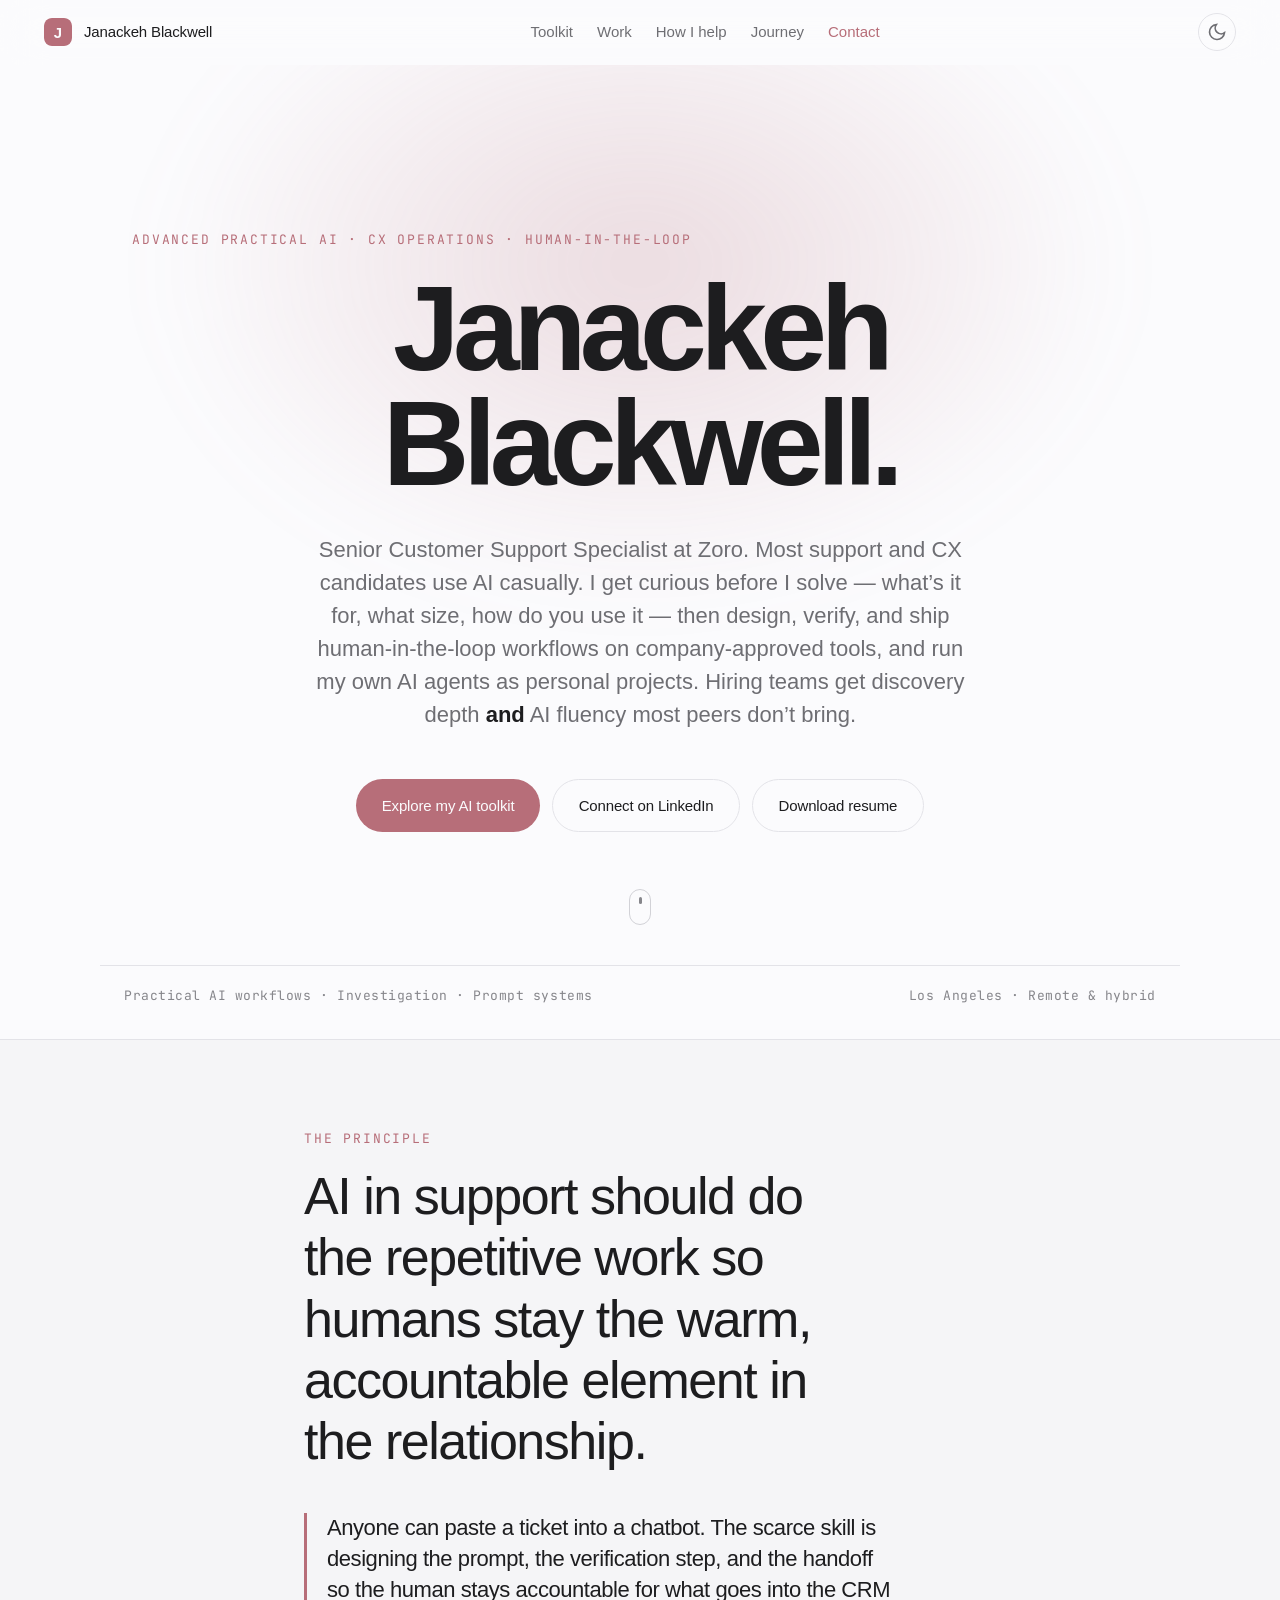
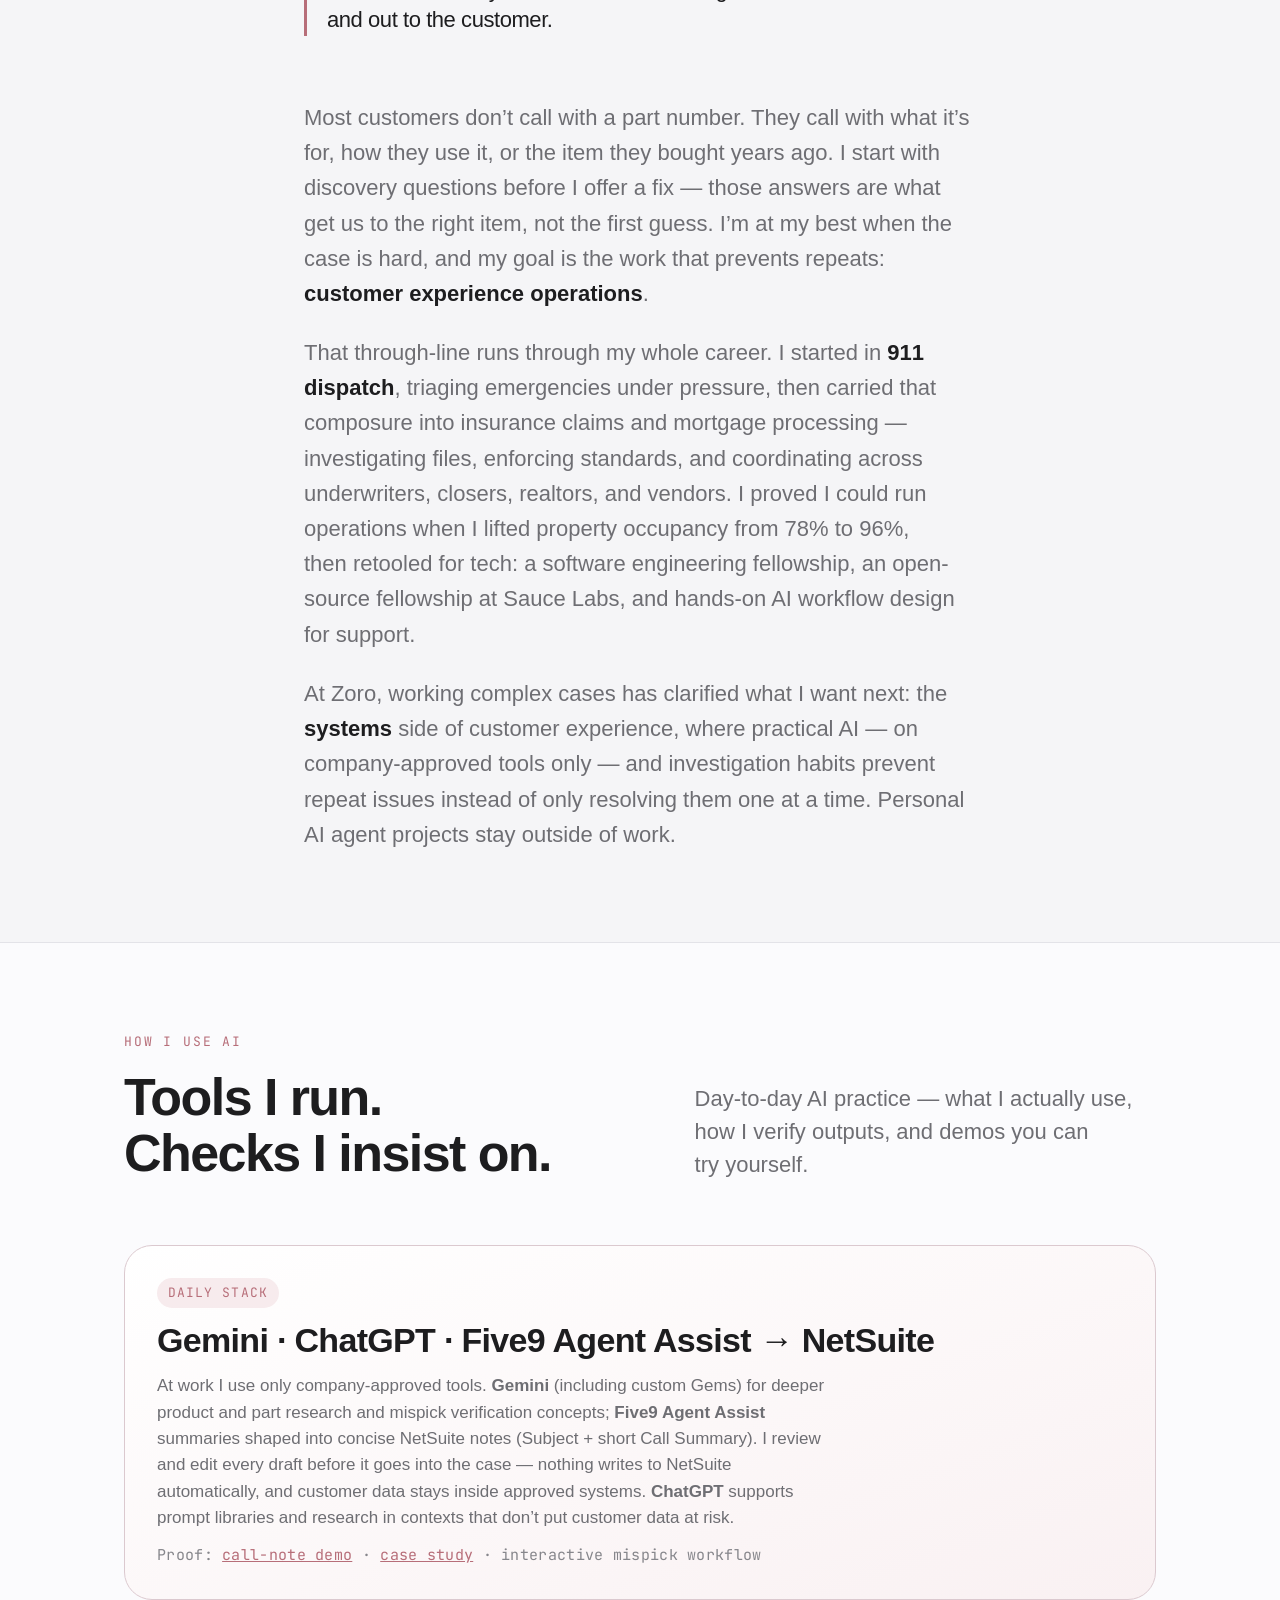
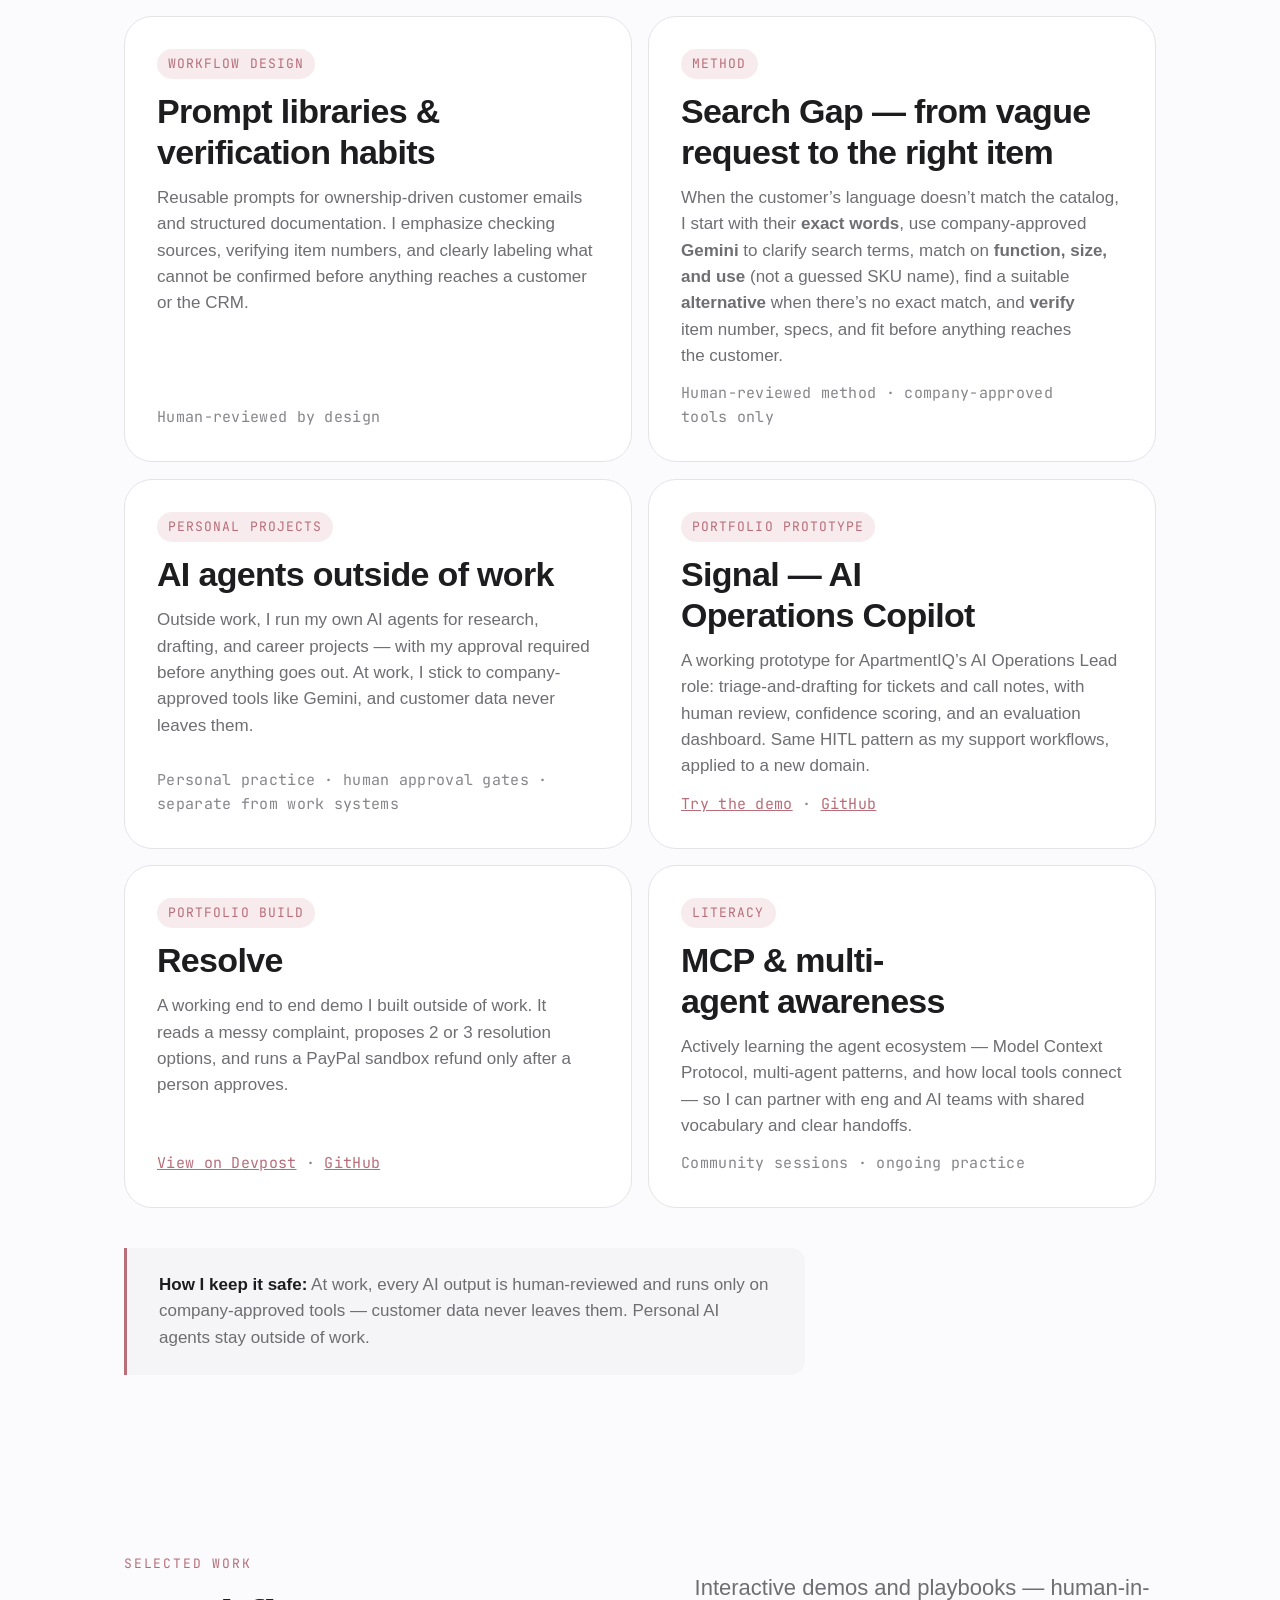
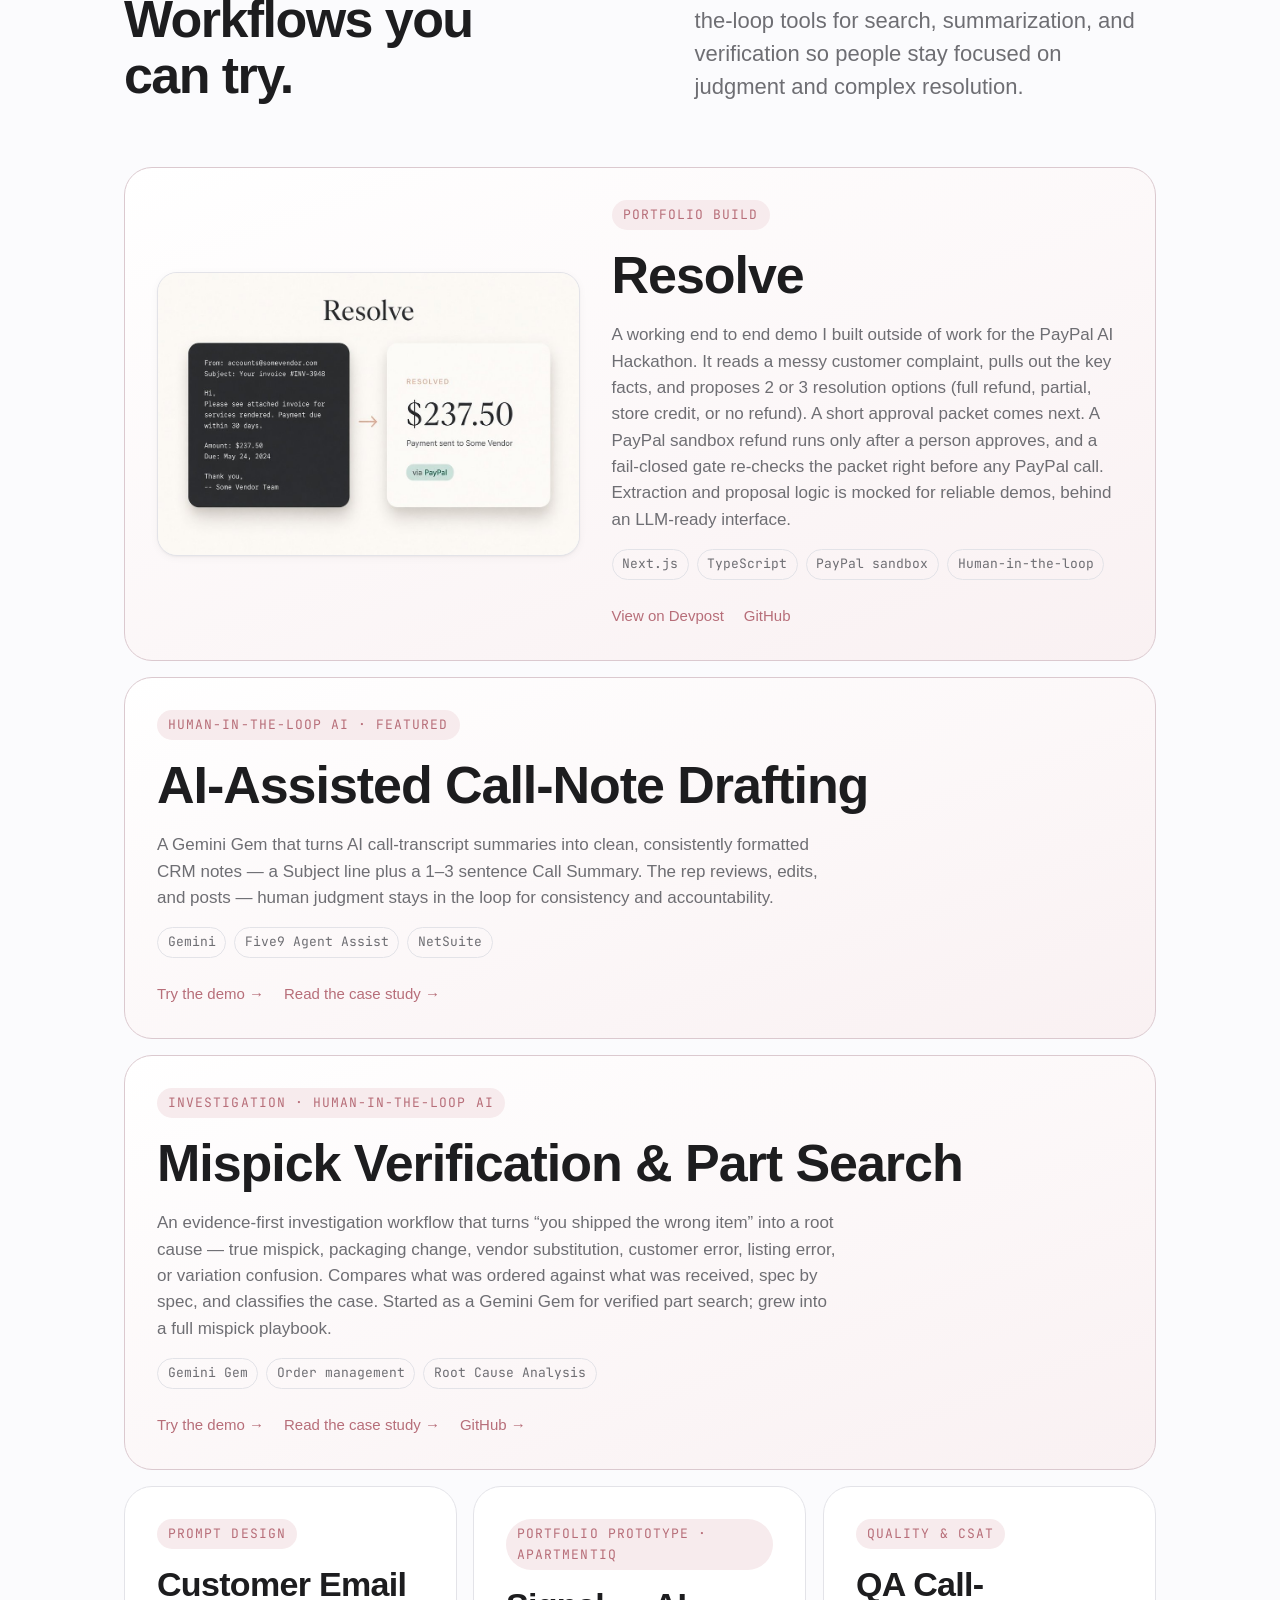
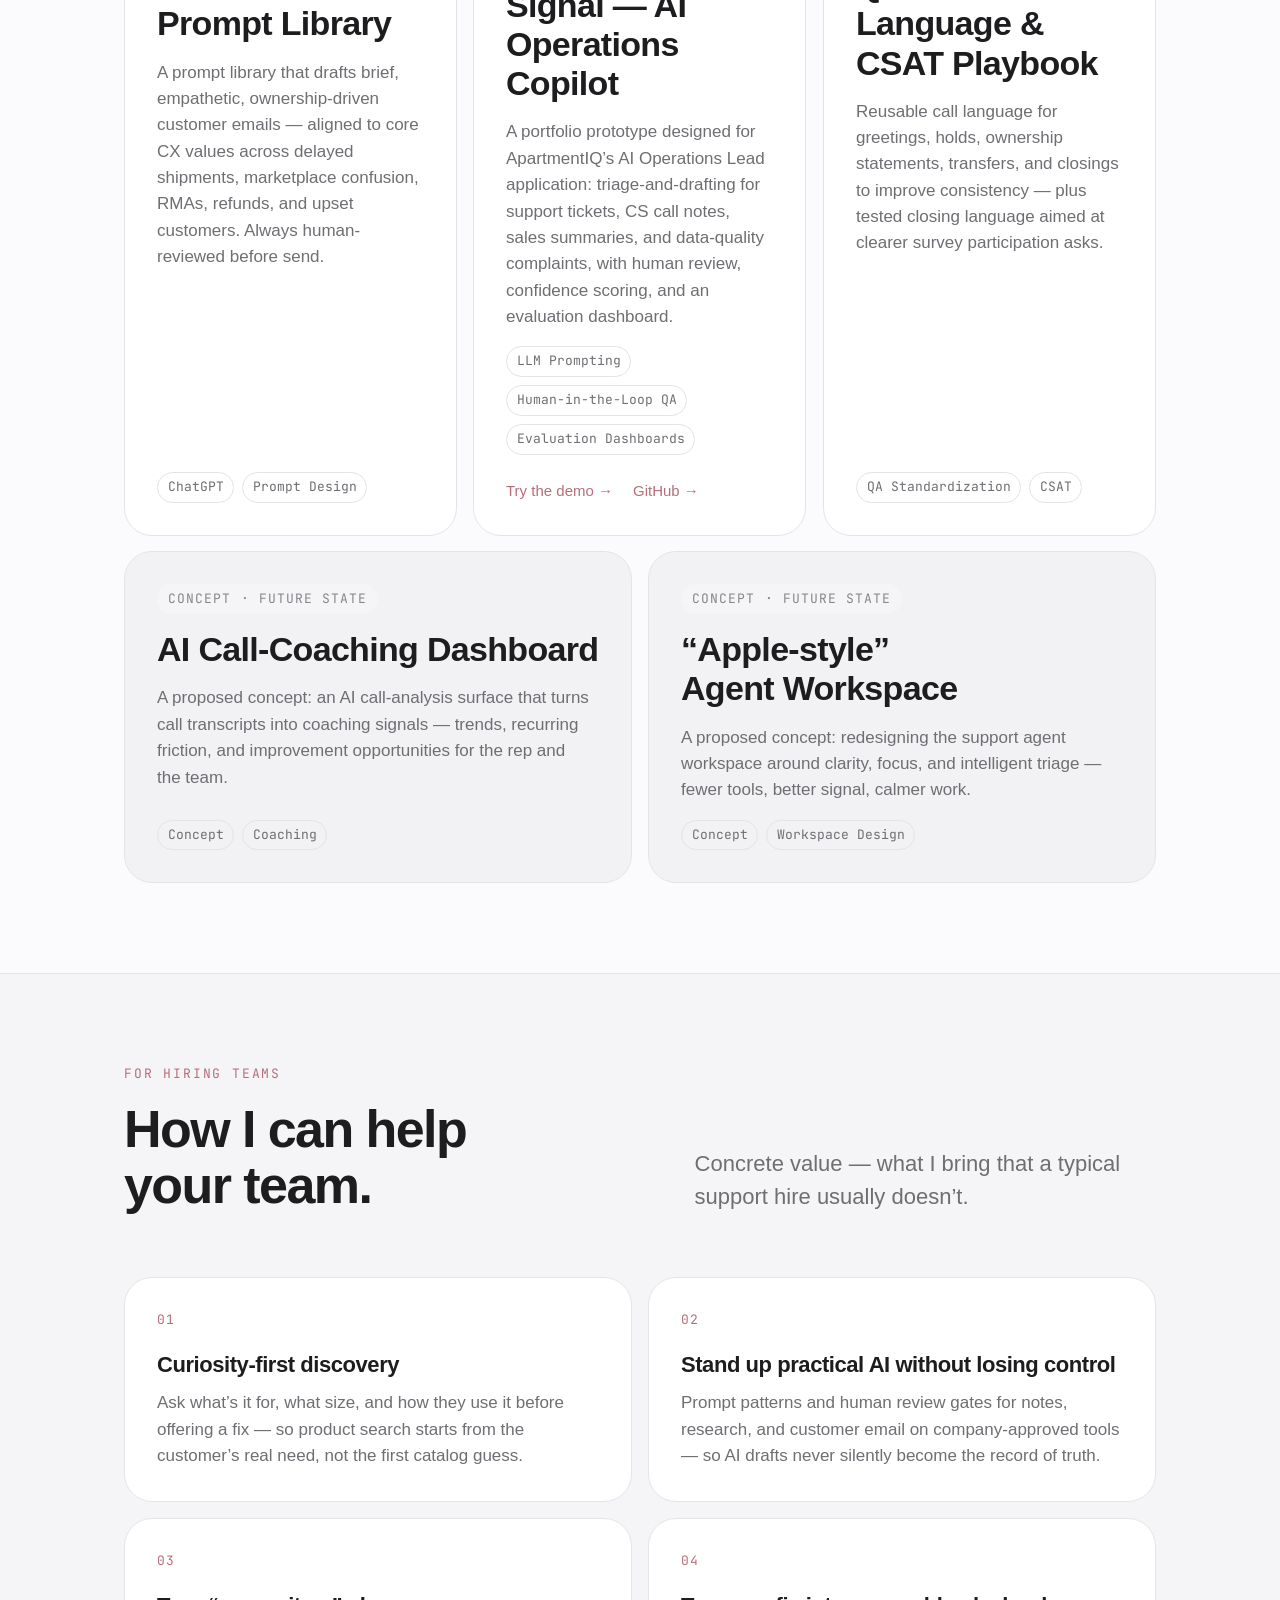
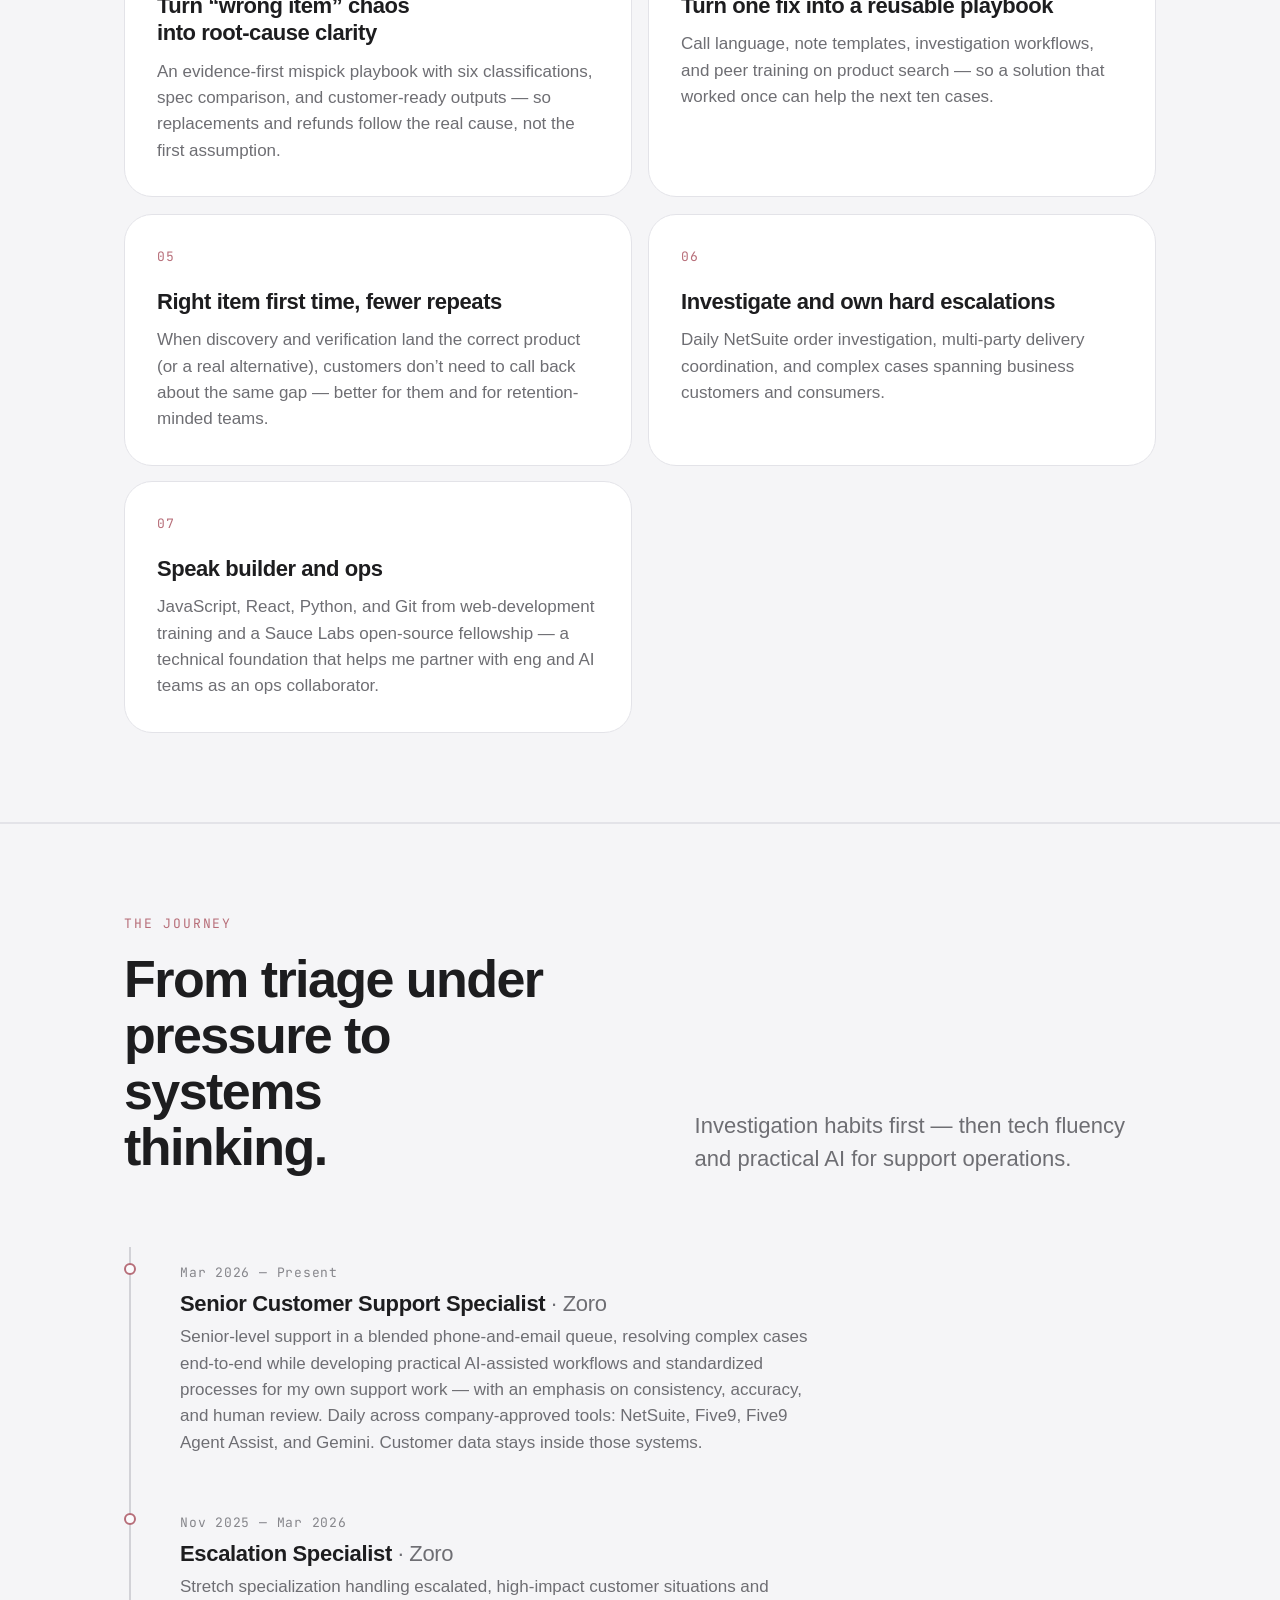
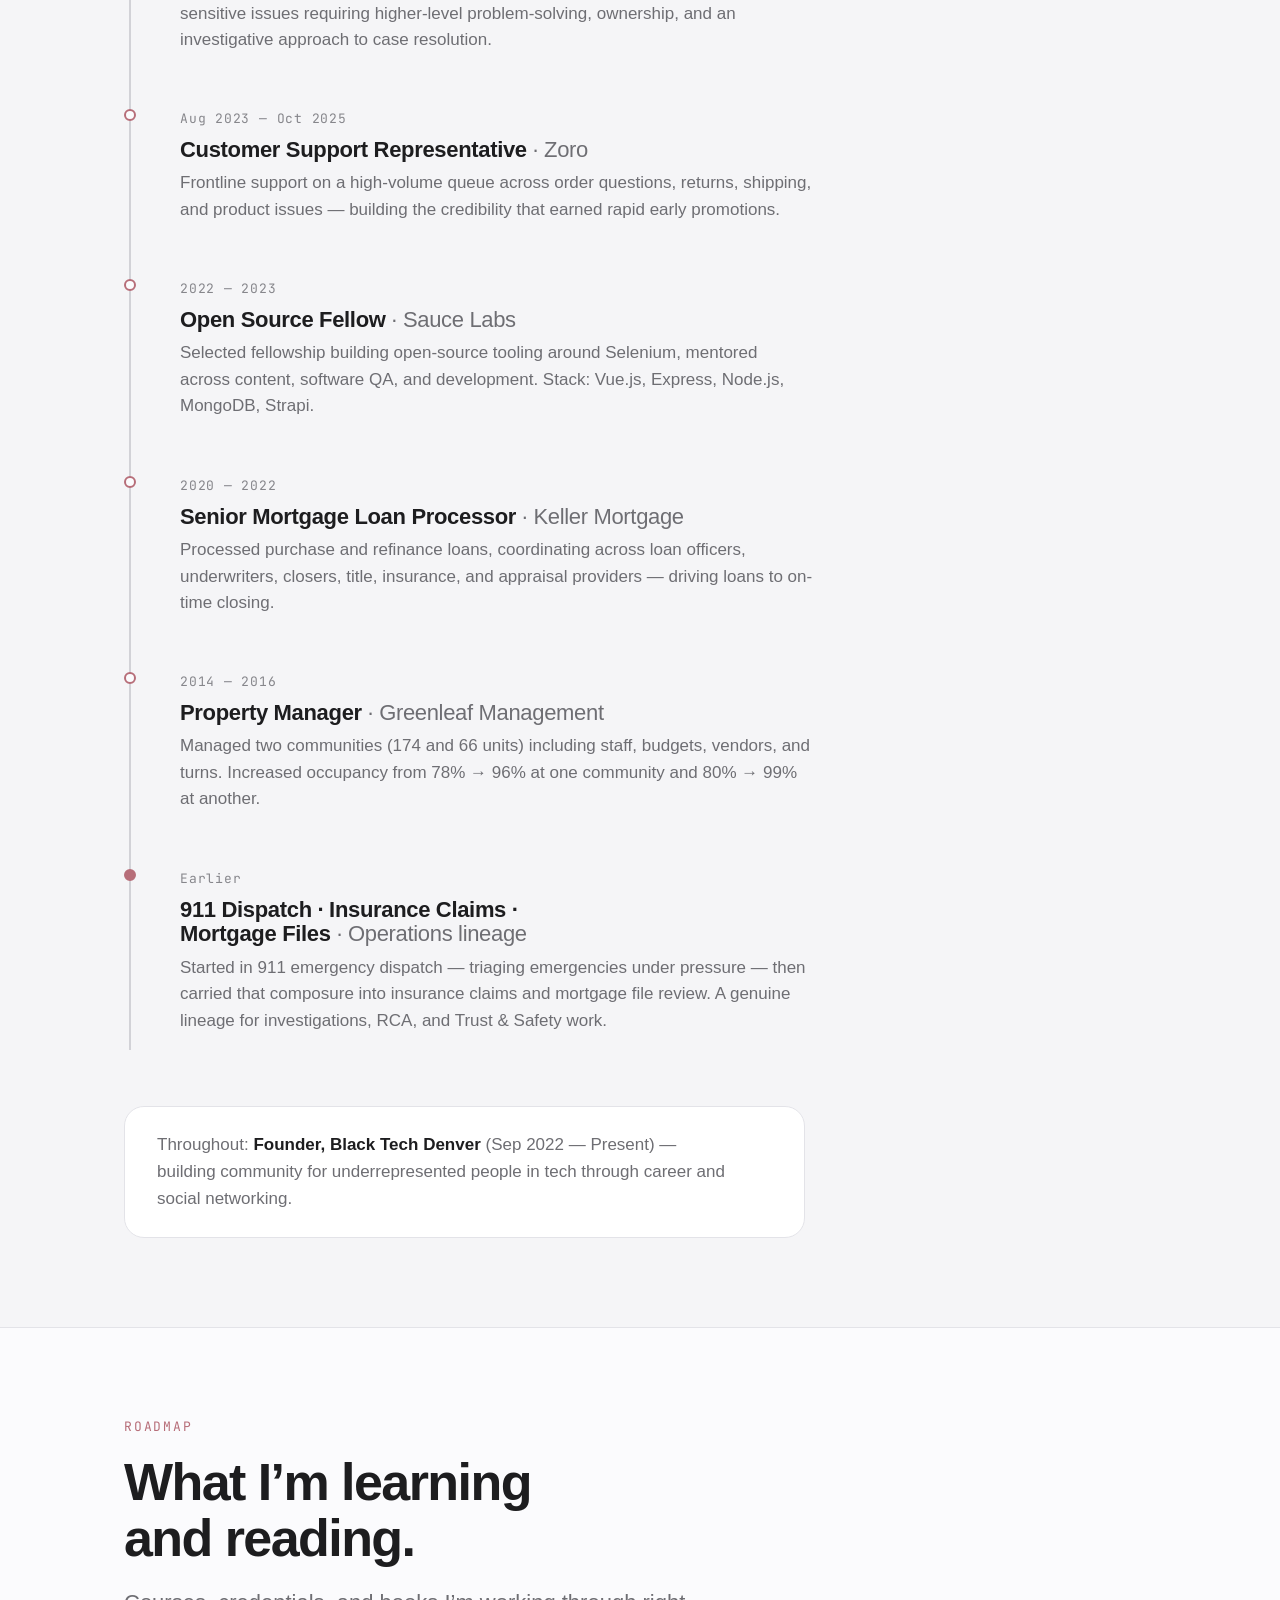
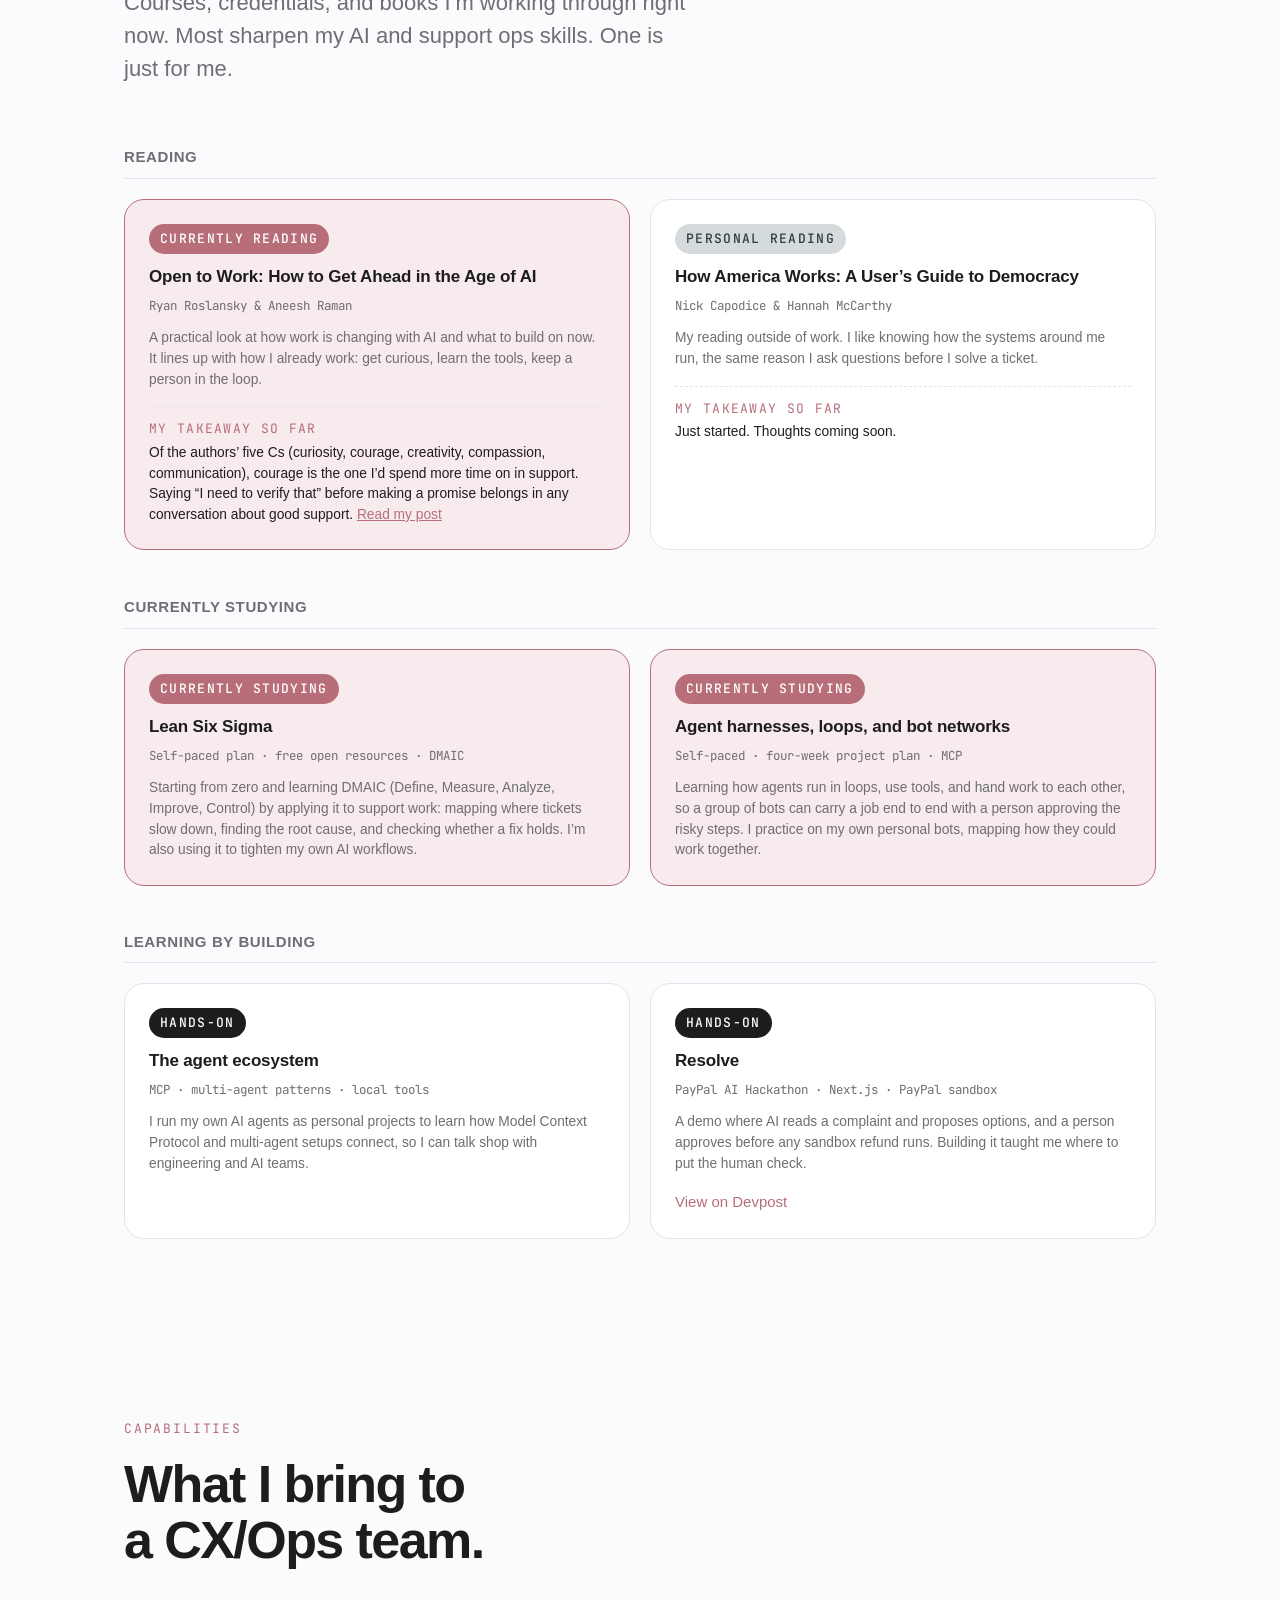
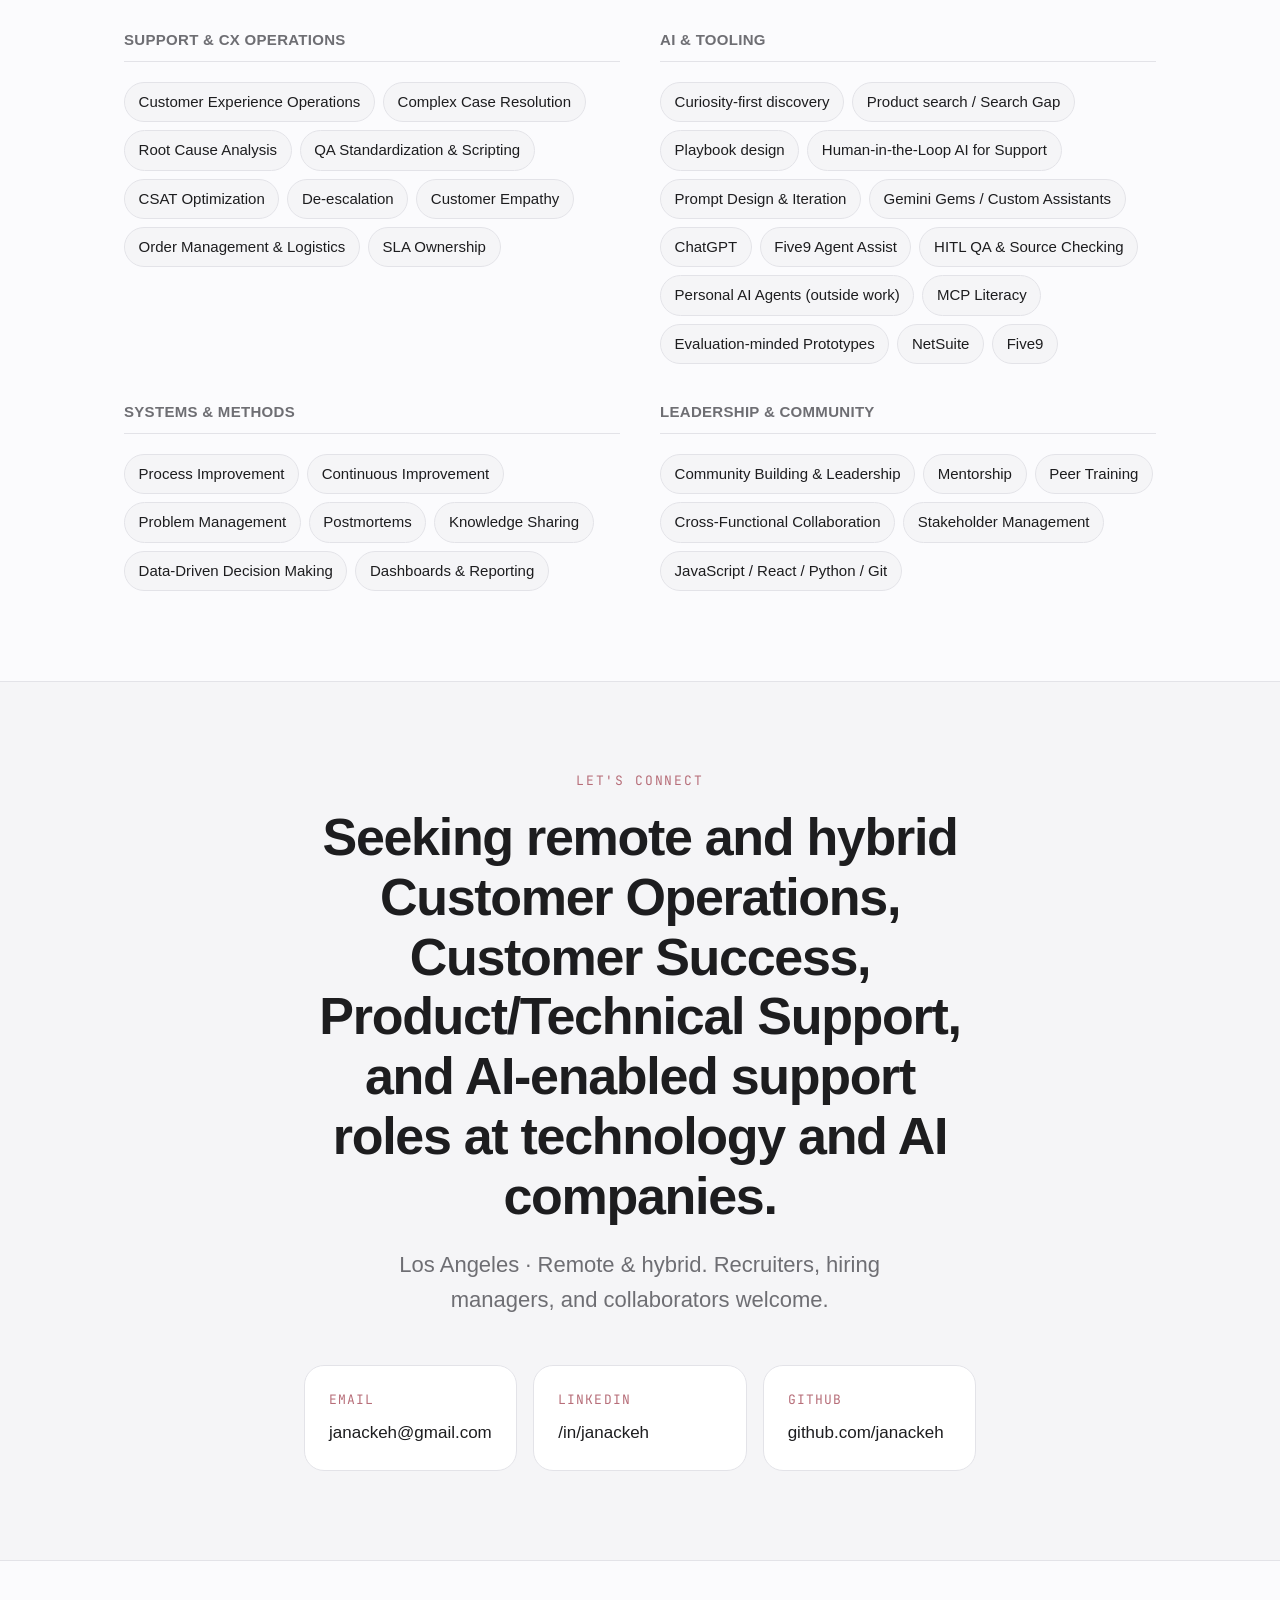
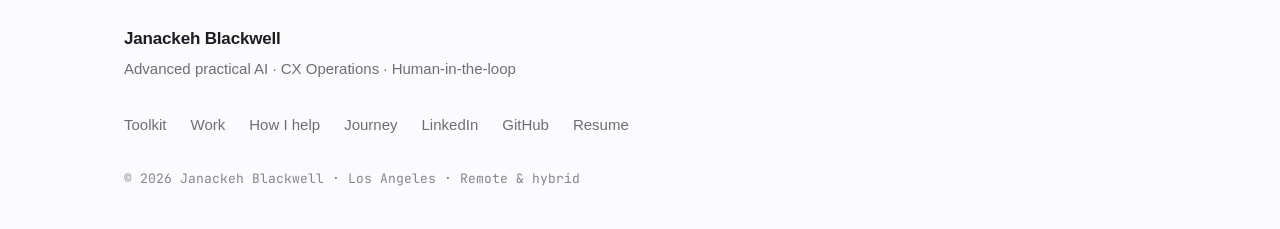
==== commit 47dde210: "Rename courses group to Currently studying" ====
--- a/index.html
+++ b/index.html
@@ -414,7 +414,7 @@
         </div>
 
         <div class="learning-group">
-          <h3 class="learning-group-title">Courses and credentials</h3>
+          <h3 class="learning-group-title">Currently studying</h3>
           <div class="certs-grid">
             <article class="cert-card reveal" data-status="in-progress">
               <span class="cert-status">Currently studying</span>
